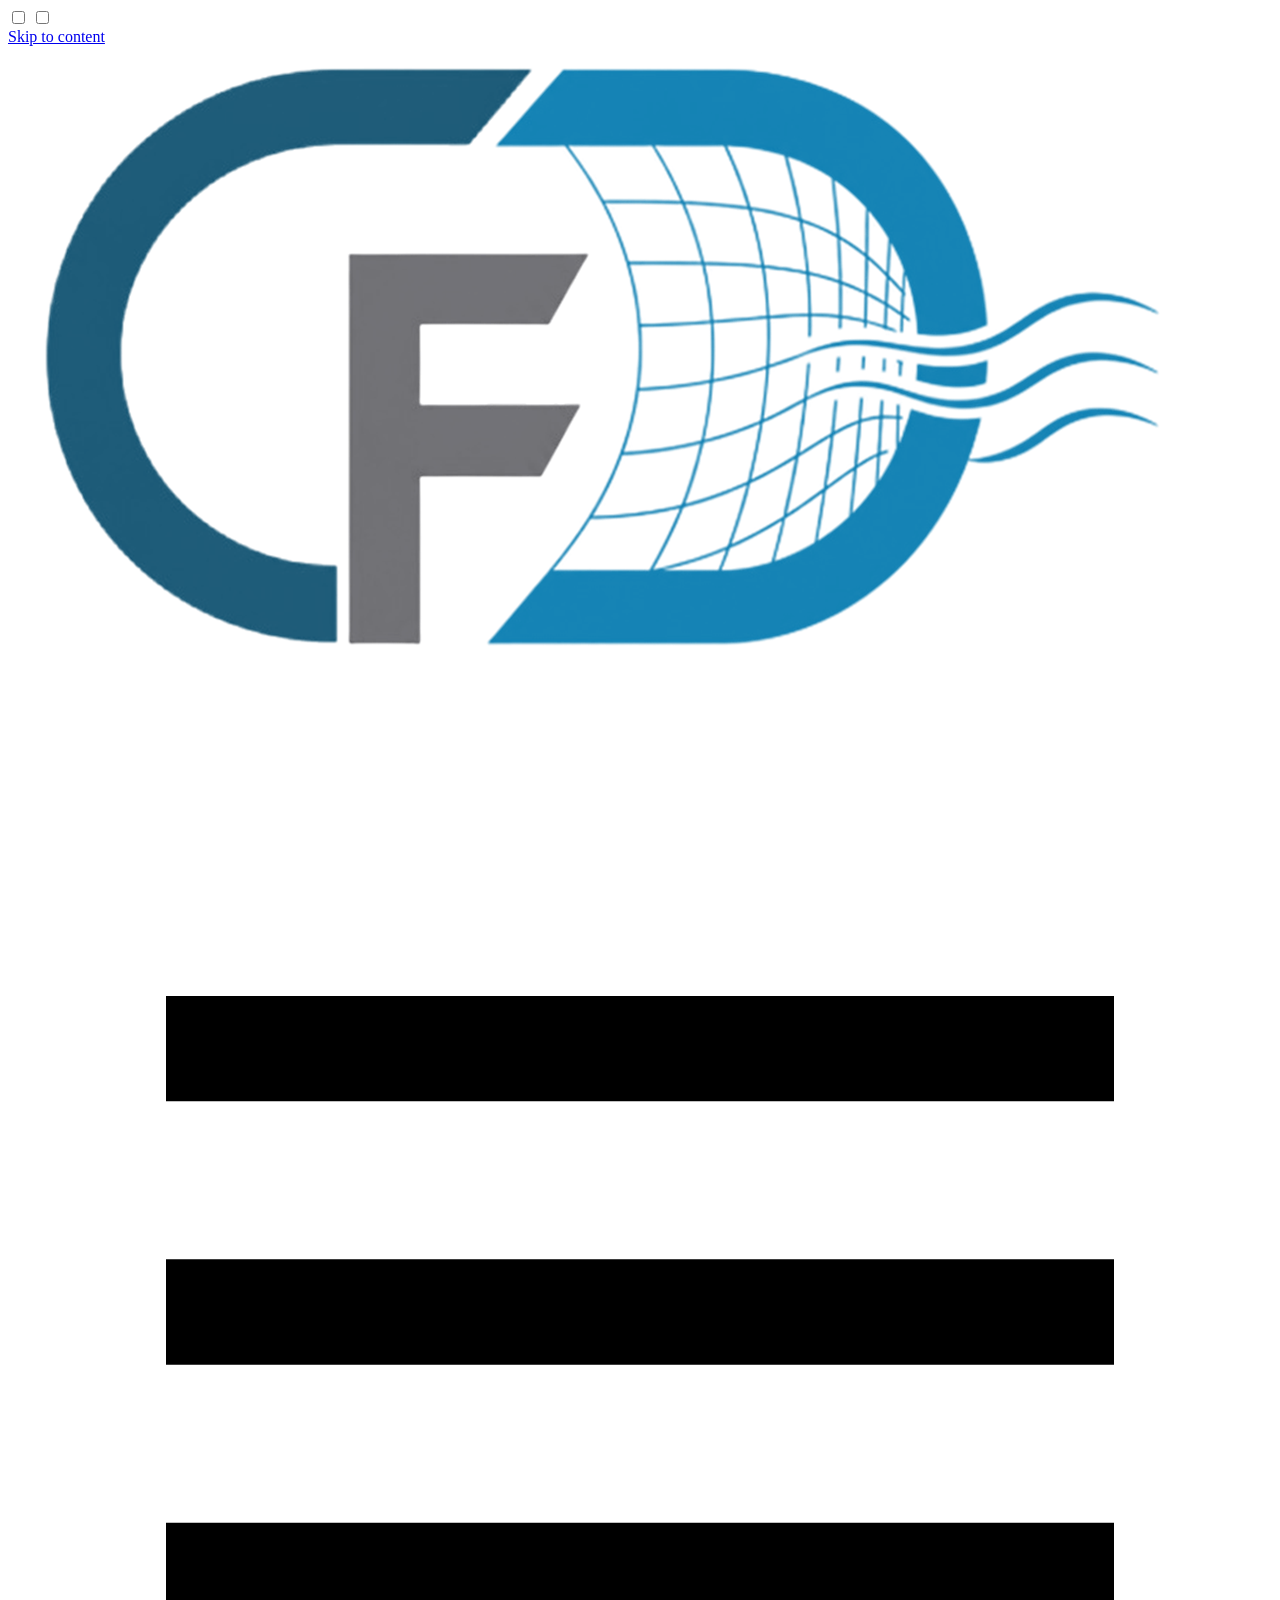
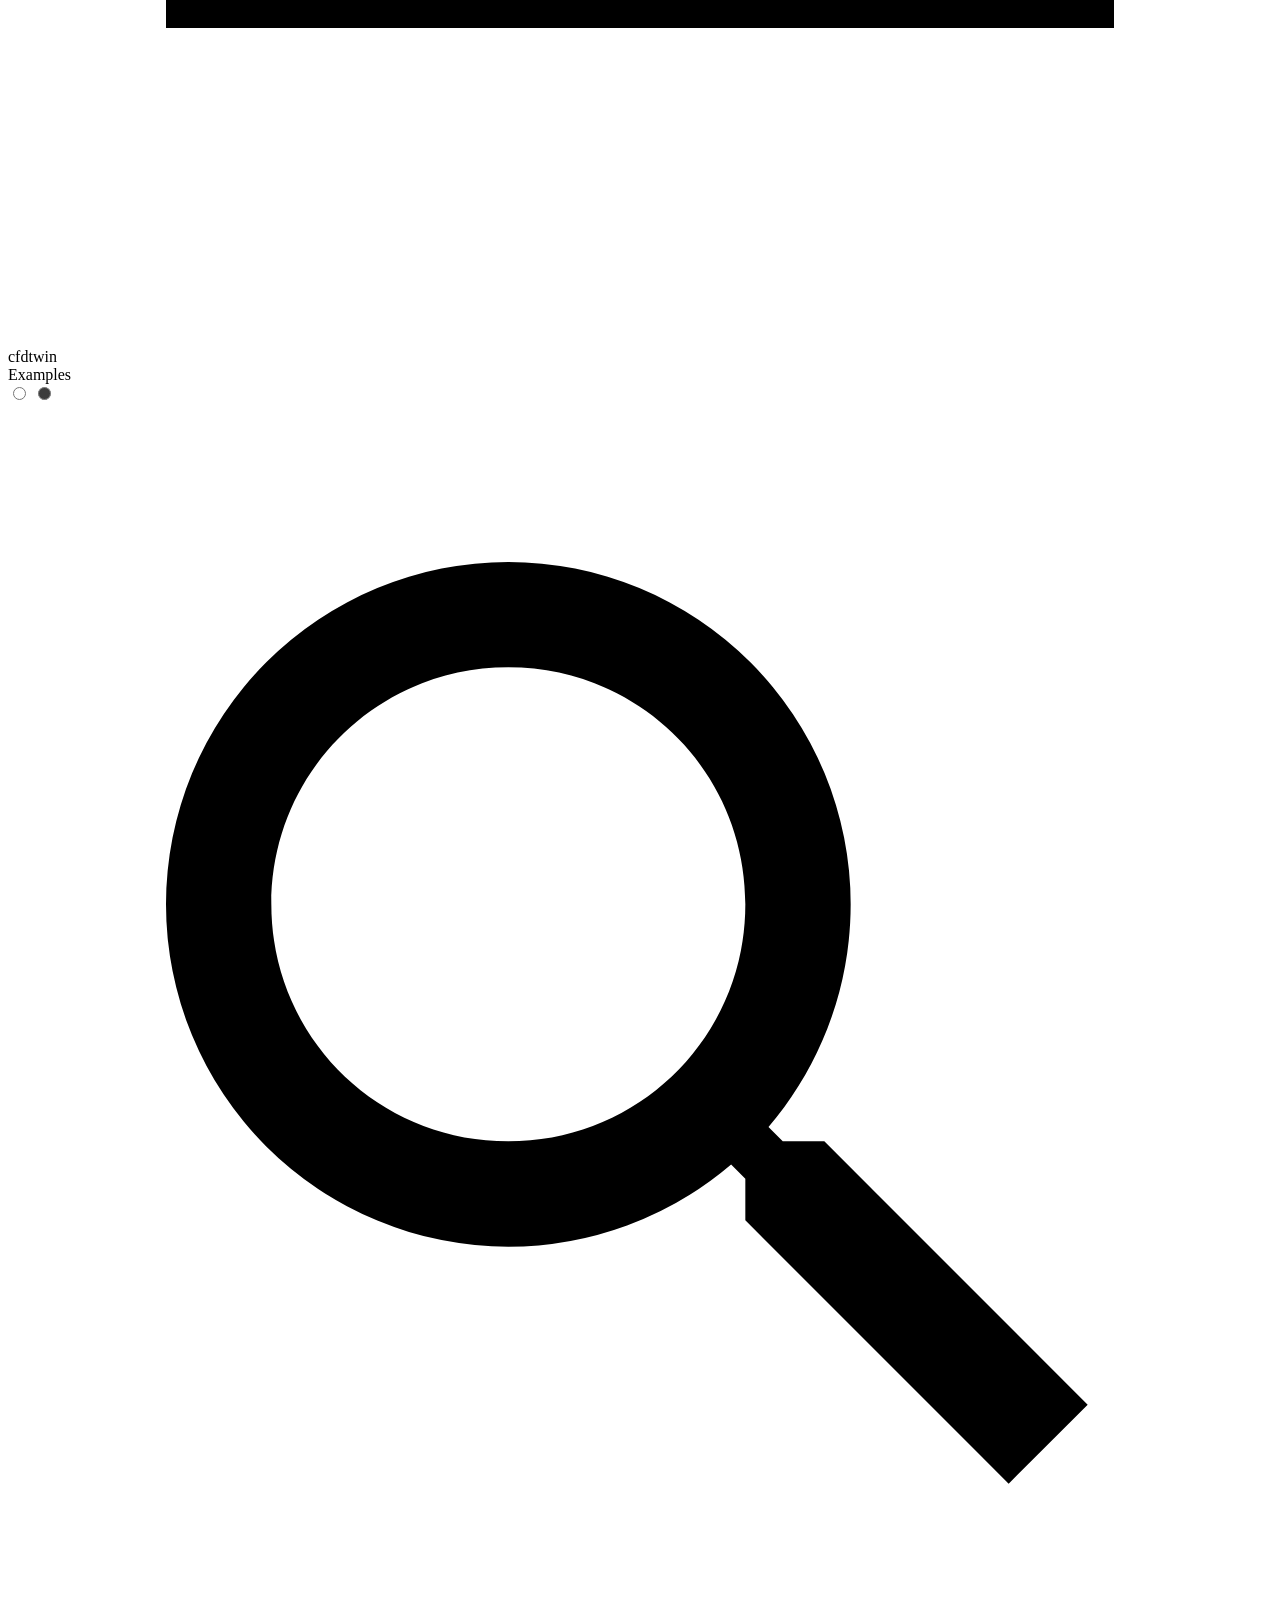
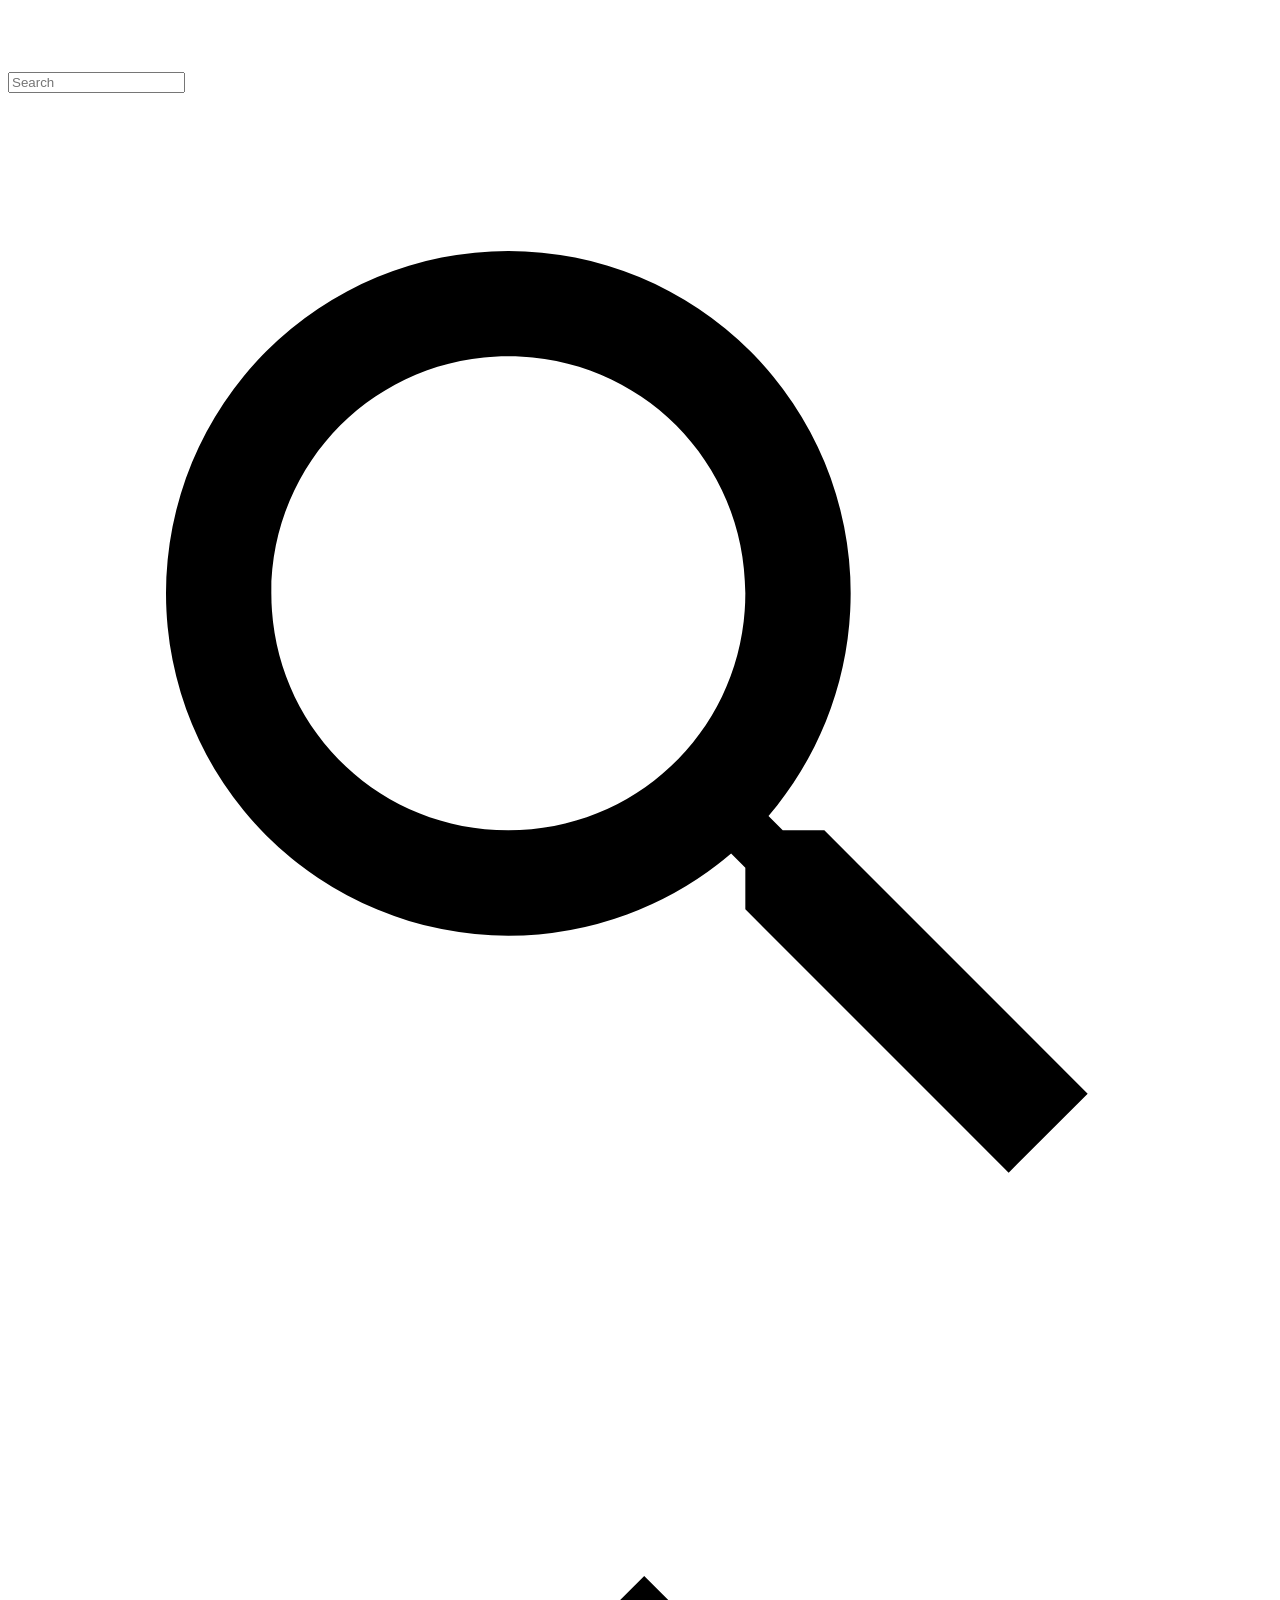
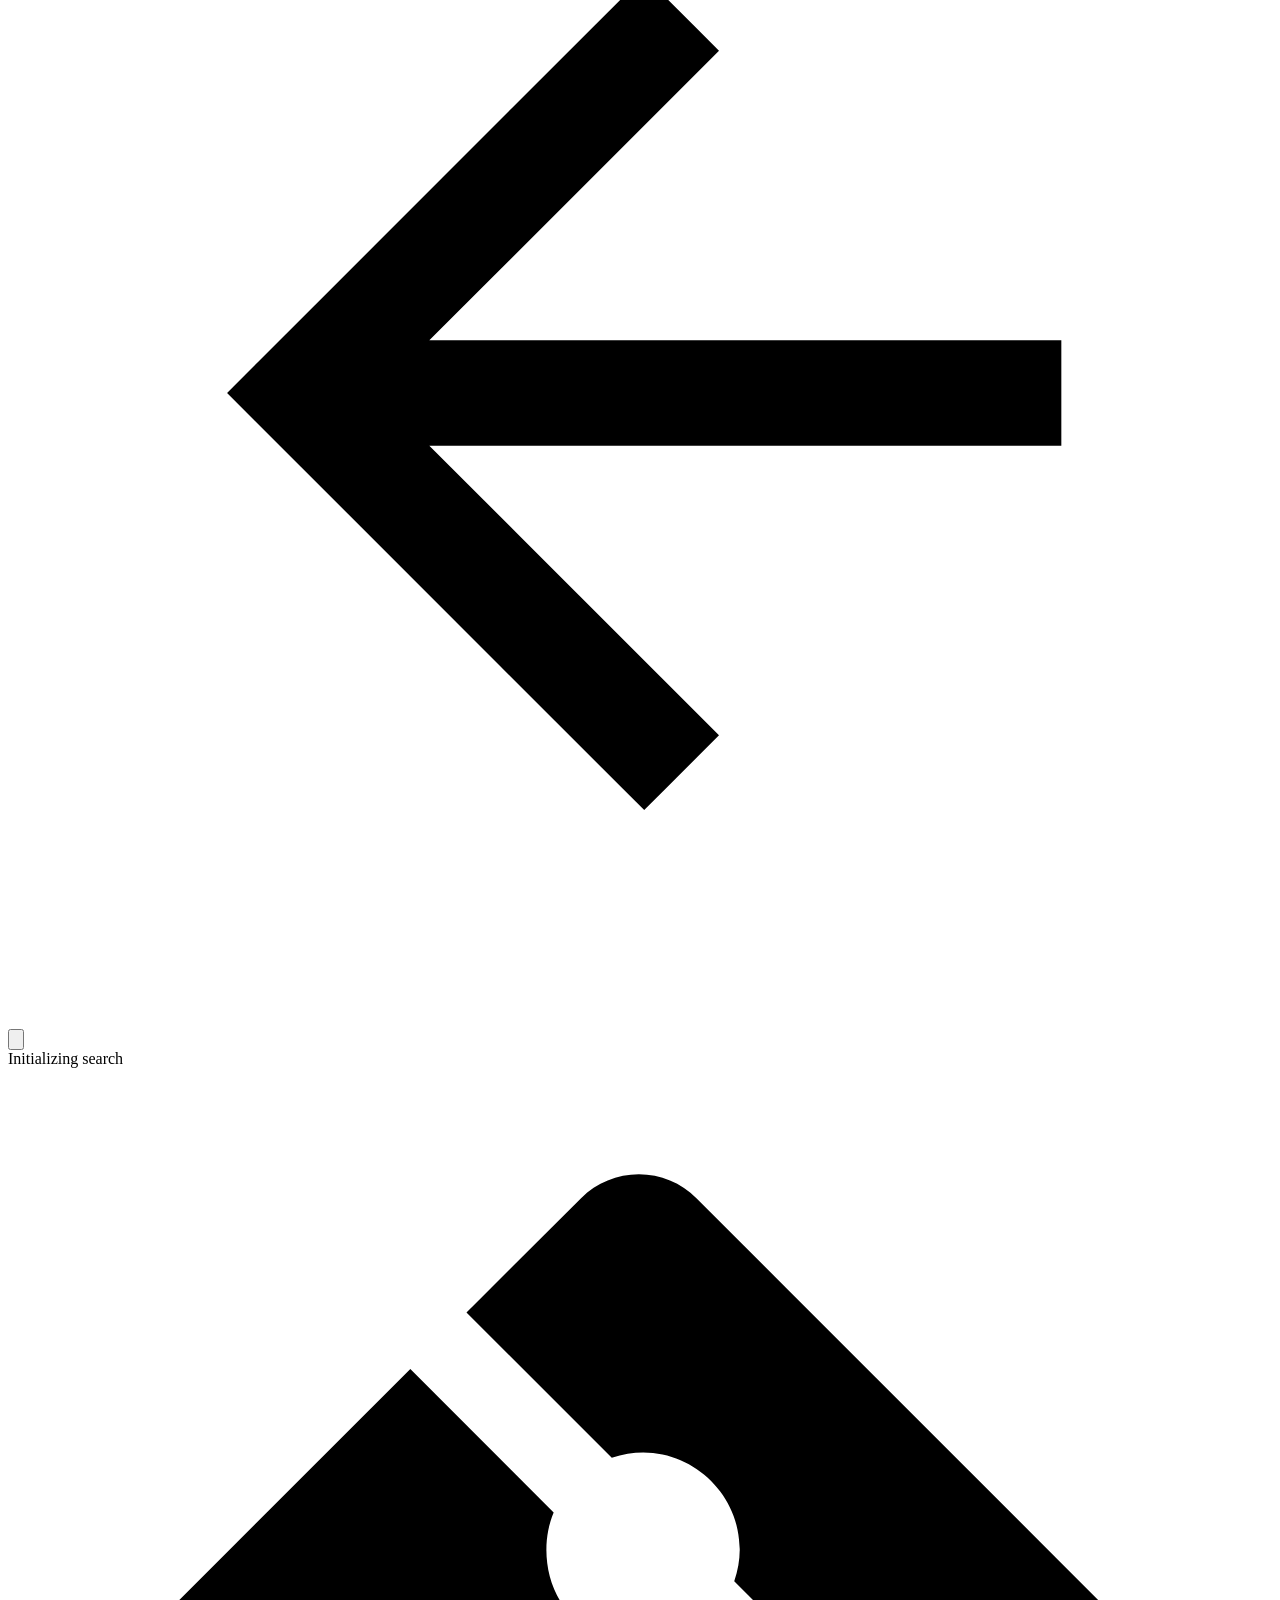
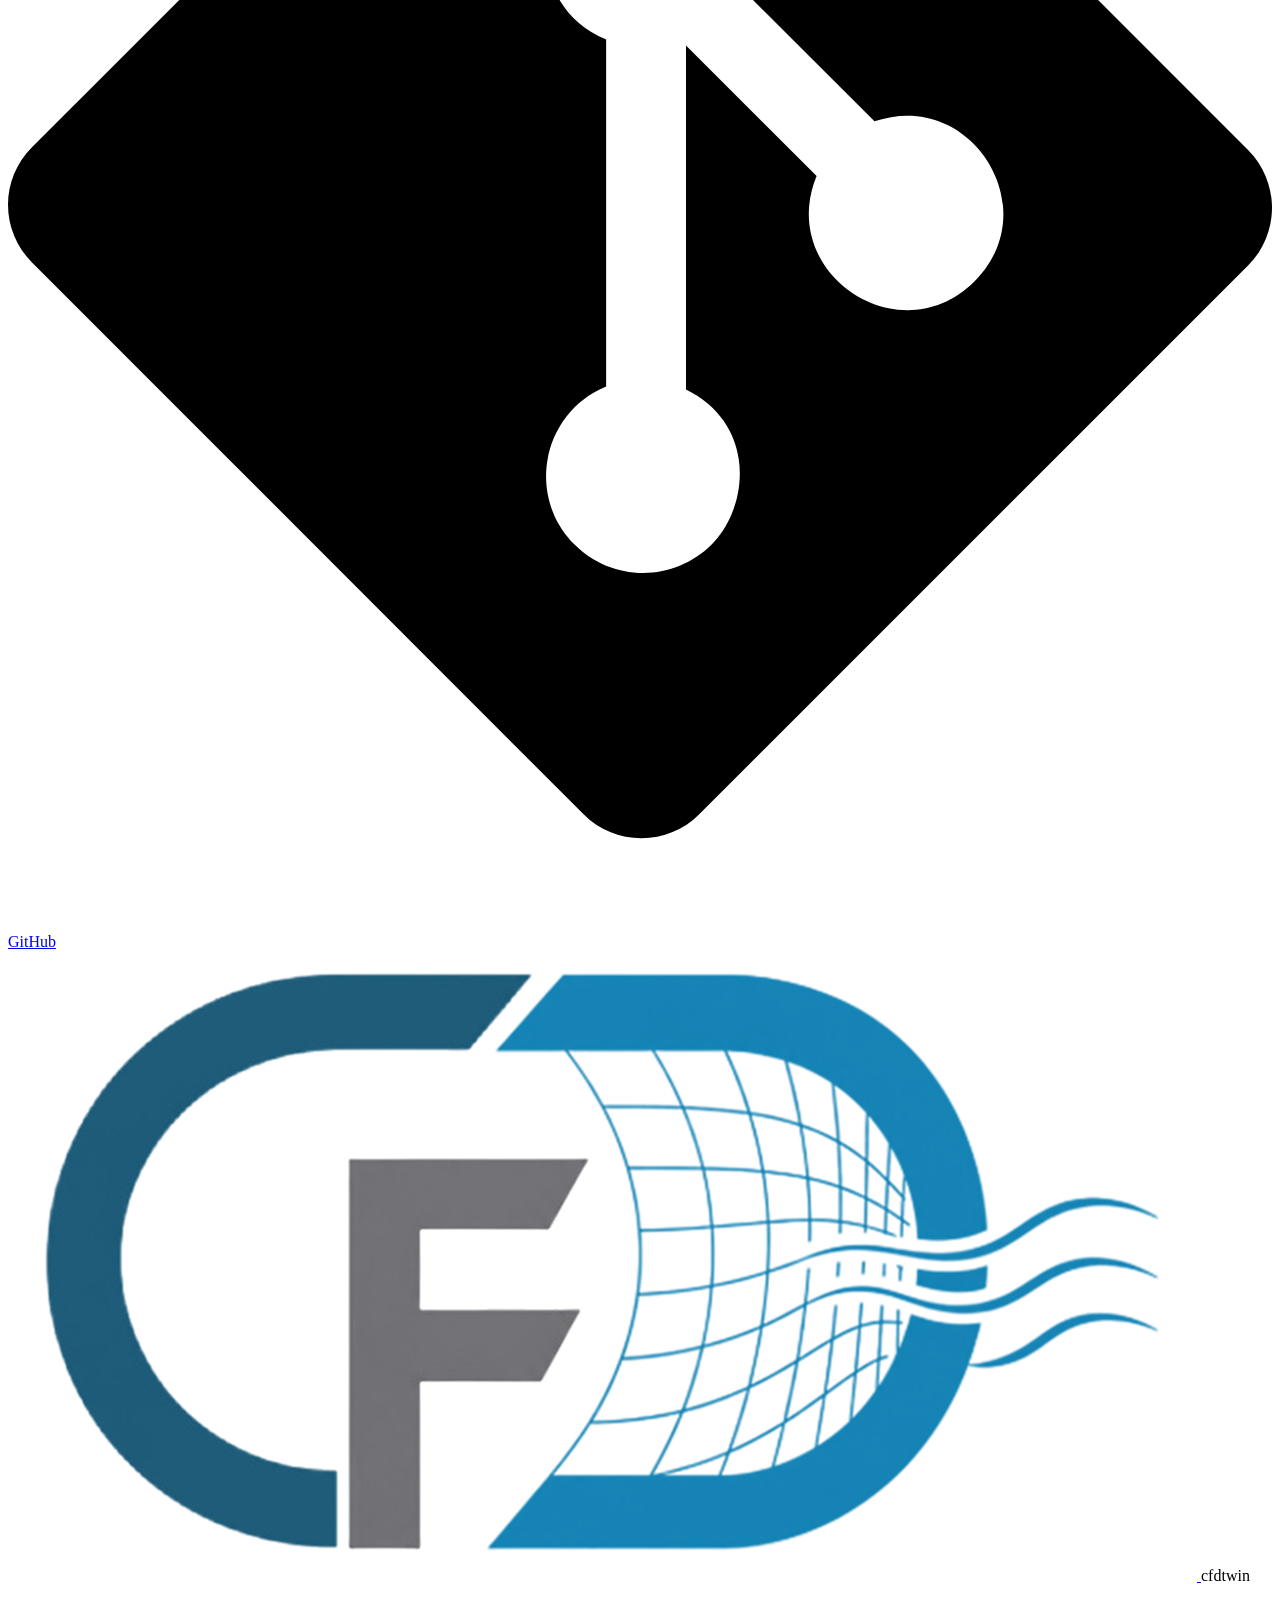
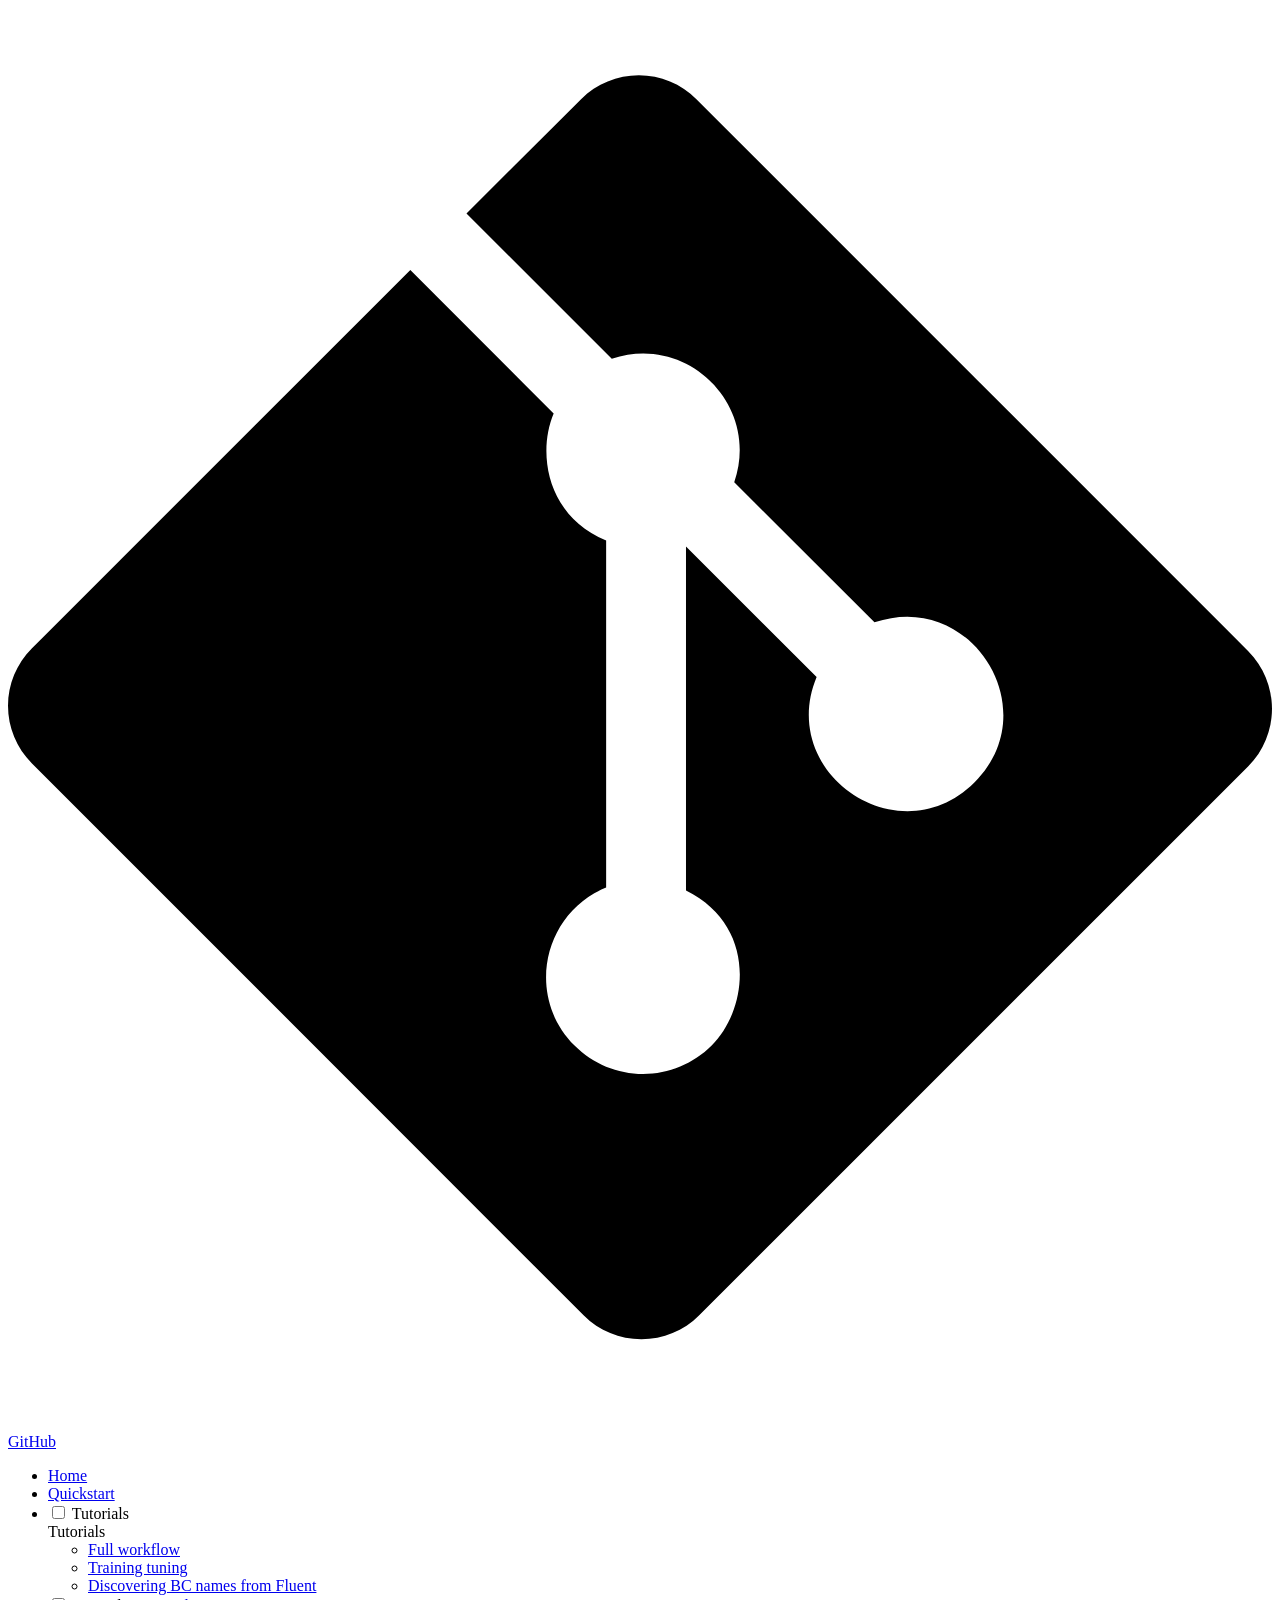
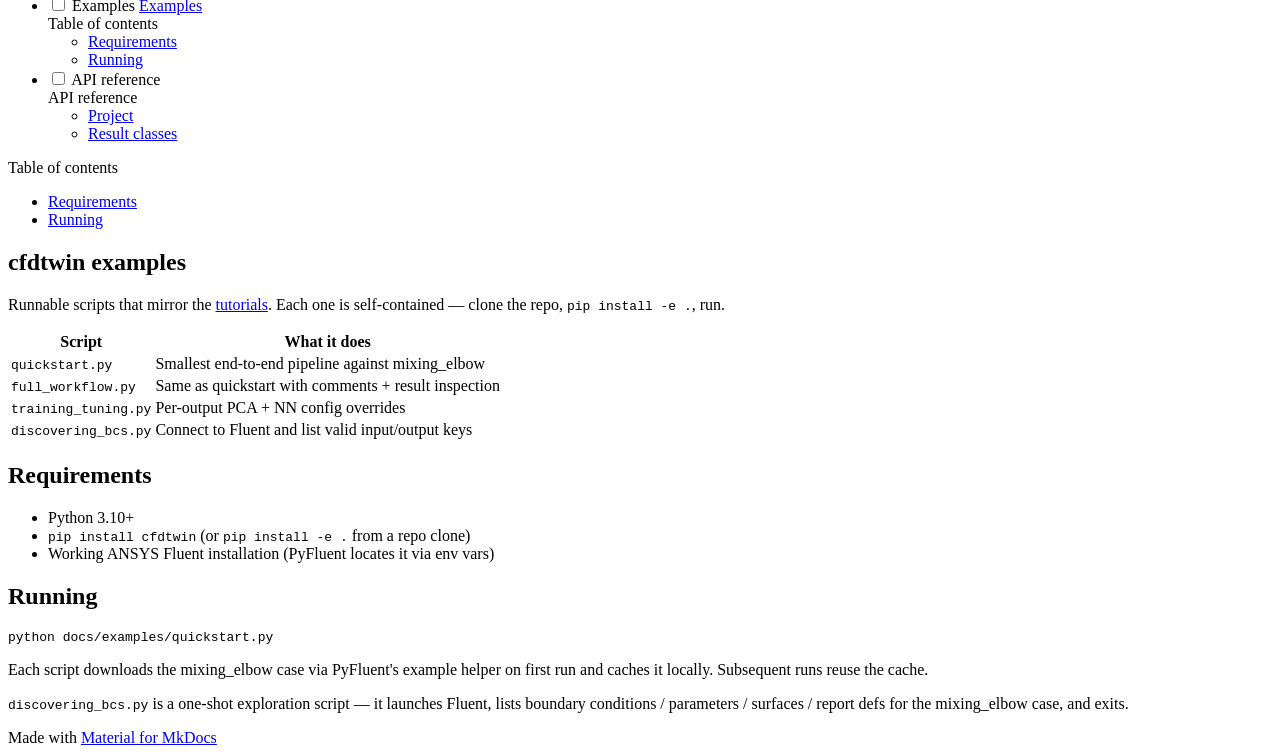
==== examples/index.html @ a72d63b4 "Deployed 85c7817 with MkDocs version: 1.6.1" ====
<!doctype html>
<html lang="en" class="no-js">
  <head>
    
      <meta charset="utf-8">
      <meta name="viewport" content="width=device-width,initial-scale=1">
      
        <meta name="description" content="Neural-network surrogate models for ANSYS Fluent simulations.">
      
      
      
      
        <link rel="prev" href="../tutorials/fluent_session/">
      
      
        <link rel="next" href="../api/project/">
      
      
        
      
      
      <link rel="icon" href="../assets/logo_icon.png">
      <meta name="generator" content="mkdocs-1.6.1, mkdocs-material-9.7.6">
    
    
      
        <title>Examples - cfdtwin</title>
      
    
    
      <link rel="stylesheet" href="../assets/stylesheets/main.484c7ddc.min.css">
      
        
        <link rel="stylesheet" href="../assets/stylesheets/palette.ab4e12ef.min.css">
      
      


    
    
      
    
    
      
        
        
        <link rel="preconnect" href="https://fonts.gstatic.com" crossorigin>
        <link rel="stylesheet" href="https://fonts.googleapis.com/css?family=Roboto:300,300i,400,400i,700,700i%7CRoboto+Mono:400,400i,700,700i&display=fallback">
        <style>:root{--md-text-font:"Roboto";--md-code-font:"Roboto Mono"}</style>
      
    
    
      <link rel="stylesheet" href="../assets/_mkdocstrings.css">
    
    <script>__md_scope=new URL("..",location),__md_hash=e=>[...e].reduce(((e,_)=>(e<<5)-e+_.charCodeAt(0)),0),__md_get=(e,_=localStorage,t=__md_scope)=>JSON.parse(_.getItem(t.pathname+"."+e)),__md_set=(e,_,t=localStorage,a=__md_scope)=>{try{t.setItem(a.pathname+"."+e,JSON.stringify(_))}catch(e){}}</script>
    
      

    
    
  </head>
  
  
    
    
      
    
    
    
    
    <body dir="ltr" data-md-color-scheme="default" data-md-color-primary="blue" data-md-color-accent="light-blue">
  
    
    <input class="md-toggle" data-md-toggle="drawer" type="checkbox" id="__drawer" autocomplete="off">
    <input class="md-toggle" data-md-toggle="search" type="checkbox" id="__search" autocomplete="off">
    <label class="md-overlay" for="__drawer"></label>
    <div data-md-component="skip">
      
        
        <a href="#cfdtwin-examples" class="md-skip">
          Skip to content
        </a>
      
    </div>
    <div data-md-component="announce">
      
    </div>
    
    
      

  

<header class="md-header md-header--shadow" data-md-component="header">
  <nav class="md-header__inner md-grid" aria-label="Header">
    <a href=".." title="cfdtwin" class="md-header__button md-logo" aria-label="cfdtwin" data-md-component="logo">
      
  <img src="../assets/logo_icon.png" alt="logo">

    </a>
    <label class="md-header__button md-icon" for="__drawer">
      
      <svg xmlns="http://www.w3.org/2000/svg" viewBox="0 0 24 24"><path d="M3 6h18v2H3zm0 5h18v2H3zm0 5h18v2H3z"/></svg>
    </label>
    <div class="md-header__title" data-md-component="header-title">
      <div class="md-header__ellipsis">
        <div class="md-header__topic">
          <span class="md-ellipsis">
            cfdtwin
          </span>
        </div>
        <div class="md-header__topic" data-md-component="header-topic">
          <span class="md-ellipsis">
            
              Examples
            
          </span>
        </div>
      </div>
    </div>
    
      
        <form class="md-header__option" data-md-component="palette">
  
    
    
    
    <input class="md-option" data-md-color-media="" data-md-color-scheme="default" data-md-color-primary="blue" data-md-color-accent="light-blue"  aria-hidden="true"  type="radio" name="__palette" id="__palette_0">
    
  
    
    
    
    <input class="md-option" data-md-color-media="" data-md-color-scheme="slate" data-md-color-primary="blue" data-md-color-accent="light-blue"  aria-hidden="true"  type="radio" name="__palette" id="__palette_1">
    
  
</form>
      
    
    
      <script>var palette=__md_get("__palette");if(palette&&palette.color){if("(prefers-color-scheme)"===palette.color.media){var media=matchMedia("(prefers-color-scheme: light)"),input=document.querySelector(media.matches?"[data-md-color-media='(prefers-color-scheme: light)']":"[data-md-color-media='(prefers-color-scheme: dark)']");palette.color.media=input.getAttribute("data-md-color-media"),palette.color.scheme=input.getAttribute("data-md-color-scheme"),palette.color.primary=input.getAttribute("data-md-color-primary"),palette.color.accent=input.getAttribute("data-md-color-accent")}for(var[key,value]of Object.entries(palette.color))document.body.setAttribute("data-md-color-"+key,value)}</script>
    
    
    
      
      
        <label class="md-header__button md-icon" for="__search">
          
          <svg xmlns="http://www.w3.org/2000/svg" viewBox="0 0 24 24"><path d="M9.5 3A6.5 6.5 0 0 1 16 9.5c0 1.61-.59 3.09-1.56 4.23l.27.27h.79l5 5-1.5 1.5-5-5v-.79l-.27-.27A6.52 6.52 0 0 1 9.5 16 6.5 6.5 0 0 1 3 9.5 6.5 6.5 0 0 1 9.5 3m0 2C7 5 5 7 5 9.5S7 14 9.5 14 14 12 14 9.5 12 5 9.5 5"/></svg>
        </label>
        <div class="md-search" data-md-component="search" role="dialog">
  <label class="md-search__overlay" for="__search"></label>
  <div class="md-search__inner" role="search">
    <form class="md-search__form" name="search">
      <input type="text" class="md-search__input" name="query" aria-label="Search" placeholder="Search" autocapitalize="off" autocorrect="off" autocomplete="off" spellcheck="false" data-md-component="search-query" required>
      <label class="md-search__icon md-icon" for="__search">
        
        <svg xmlns="http://www.w3.org/2000/svg" viewBox="0 0 24 24"><path d="M9.5 3A6.5 6.5 0 0 1 16 9.5c0 1.61-.59 3.09-1.56 4.23l.27.27h.79l5 5-1.5 1.5-5-5v-.79l-.27-.27A6.52 6.52 0 0 1 9.5 16 6.5 6.5 0 0 1 3 9.5 6.5 6.5 0 0 1 9.5 3m0 2C7 5 5 7 5 9.5S7 14 9.5 14 14 12 14 9.5 12 5 9.5 5"/></svg>
        
        <svg xmlns="http://www.w3.org/2000/svg" viewBox="0 0 24 24"><path d="M20 11v2H8l5.5 5.5-1.42 1.42L4.16 12l7.92-7.92L13.5 5.5 8 11z"/></svg>
      </label>
      <nav class="md-search__options" aria-label="Search">
        
        <button type="reset" class="md-search__icon md-icon" title="Clear" aria-label="Clear" tabindex="-1">
          
          <svg xmlns="http://www.w3.org/2000/svg" viewBox="0 0 24 24"><path d="M19 6.41 17.59 5 12 10.59 6.41 5 5 6.41 10.59 12 5 17.59 6.41 19 12 13.41 17.59 19 19 17.59 13.41 12z"/></svg>
        </button>
      </nav>
      
    </form>
    <div class="md-search__output">
      <div class="md-search__scrollwrap" tabindex="0" data-md-scrollfix>
        <div class="md-search-result" data-md-component="search-result">
          <div class="md-search-result__meta">
            Initializing search
          </div>
          <ol class="md-search-result__list" role="presentation"></ol>
        </div>
      </div>
    </div>
  </div>
</div>
      
    
    
      <div class="md-header__source">
        <a href="https://github.com/UARK-NED3/CFDTwin" title="Go to repository" class="md-source" data-md-component="source">
  <div class="md-source__icon md-icon">
    
    <svg xmlns="http://www.w3.org/2000/svg" viewBox="0 0 448 512"><!--! Font Awesome Free 7.1.0 by @fontawesome - https://fontawesome.com License - https://fontawesome.com/license/free (Icons: CC BY 4.0, Fonts: SIL OFL 1.1, Code: MIT License) Copyright 2025 Fonticons, Inc.--><path d="M439.6 236.1 244 40.5c-5.4-5.5-12.8-8.5-20.4-8.5s-15 3-20.4 8.4L162.5 81l51.5 51.5c27.1-9.1 52.7 16.8 43.4 43.7l49.7 49.7c34.2-11.8 61.2 31 35.5 56.7-26.5 26.5-70.2-2.9-56-37.3L240.3 199v121.9c25.3 12.5 22.3 41.8 9.1 55-6.4 6.4-15.2 10.1-24.3 10.1s-17.8-3.6-24.3-10.1c-17.6-17.6-11.1-46.9 11.2-56v-123c-20.8-8.5-24.6-30.7-18.6-45L142.6 101 8.5 235.1C3 240.6 0 247.9 0 255.5s3 15 8.5 20.4l195.6 195.7c5.4 5.4 12.7 8.4 20.4 8.4s15-3 20.4-8.4l194.7-194.7c5.4-5.4 8.4-12.8 8.4-20.4s-3-15-8.4-20.4"/></svg>
  </div>
  <div class="md-source__repository">
    GitHub
  </div>
</a>
      </div>
    
  </nav>
  
</header>
    
    <div class="md-container" data-md-component="container">
      
      
        
          
        
      
      <main class="md-main" data-md-component="main">
        <div class="md-main__inner md-grid">
          
            
              
              <div class="md-sidebar md-sidebar--primary" data-md-component="sidebar" data-md-type="navigation" >
                <div class="md-sidebar__scrollwrap">
                  <div class="md-sidebar__inner">
                    



<nav class="md-nav md-nav--primary" aria-label="Navigation" data-md-level="0">
  <label class="md-nav__title" for="__drawer">
    <a href=".." title="cfdtwin" class="md-nav__button md-logo" aria-label="cfdtwin" data-md-component="logo">
      
  <img src="../assets/logo_icon.png" alt="logo">

    </a>
    cfdtwin
  </label>
  
    <div class="md-nav__source">
      <a href="https://github.com/UARK-NED3/CFDTwin" title="Go to repository" class="md-source" data-md-component="source">
  <div class="md-source__icon md-icon">
    
    <svg xmlns="http://www.w3.org/2000/svg" viewBox="0 0 448 512"><!--! Font Awesome Free 7.1.0 by @fontawesome - https://fontawesome.com License - https://fontawesome.com/license/free (Icons: CC BY 4.0, Fonts: SIL OFL 1.1, Code: MIT License) Copyright 2025 Fonticons, Inc.--><path d="M439.6 236.1 244 40.5c-5.4-5.5-12.8-8.5-20.4-8.5s-15 3-20.4 8.4L162.5 81l51.5 51.5c27.1-9.1 52.7 16.8 43.4 43.7l49.7 49.7c34.2-11.8 61.2 31 35.5 56.7-26.5 26.5-70.2-2.9-56-37.3L240.3 199v121.9c25.3 12.5 22.3 41.8 9.1 55-6.4 6.4-15.2 10.1-24.3 10.1s-17.8-3.6-24.3-10.1c-17.6-17.6-11.1-46.9 11.2-56v-123c-20.8-8.5-24.6-30.7-18.6-45L142.6 101 8.5 235.1C3 240.6 0 247.9 0 255.5s3 15 8.5 20.4l195.6 195.7c5.4 5.4 12.7 8.4 20.4 8.4s15-3 20.4-8.4l194.7-194.7c5.4-5.4 8.4-12.8 8.4-20.4s-3-15-8.4-20.4"/></svg>
  </div>
  <div class="md-source__repository">
    GitHub
  </div>
</a>
    </div>
  
  <ul class="md-nav__list" data-md-scrollfix>
    
      
      
  
  
  
  
    <li class="md-nav__item">
      <a href=".." class="md-nav__link">
        
  
  
  <span class="md-ellipsis">
    
  
    Home
  

    
  </span>
  
  

      </a>
    </li>
  

    
      
      
  
  
  
  
    <li class="md-nav__item">
      <a href="../quickstart/" class="md-nav__link">
        
  
  
  <span class="md-ellipsis">
    
  
    Quickstart
  

    
  </span>
  
  

      </a>
    </li>
  

    
      
      
  
  
  
  
    
    
    
    
      
        
        
      
    
    
    <li class="md-nav__item md-nav__item--section md-nav__item--nested">
      
        
        
          
        
        <input class="md-nav__toggle md-toggle md-toggle--indeterminate" type="checkbox" id="__nav_3" >
        
          
          <label class="md-nav__link" for="__nav_3" id="__nav_3_label" tabindex="">
            
  
  
  <span class="md-ellipsis">
    
  
    Tutorials
  

    
  </span>
  
  

            <span class="md-nav__icon md-icon"></span>
          </label>
        
        <nav class="md-nav" data-md-level="1" aria-labelledby="__nav_3_label" aria-expanded="false">
          <label class="md-nav__title" for="__nav_3">
            <span class="md-nav__icon md-icon"></span>
            
  
    Tutorials
  

          </label>
          <ul class="md-nav__list" data-md-scrollfix>
            
              
                
  
  
  
  
    <li class="md-nav__item">
      <a href="../tutorials/full_workflow/" class="md-nav__link">
        
  
  
  <span class="md-ellipsis">
    
  
    Full workflow
  

    
  </span>
  
  

      </a>
    </li>
  

              
            
              
                
  
  
  
  
    <li class="md-nav__item">
      <a href="../tutorials/training_tuning/" class="md-nav__link">
        
  
  
  <span class="md-ellipsis">
    
  
    Training tuning
  

    
  </span>
  
  

      </a>
    </li>
  

              
            
              
                
  
  
  
  
    <li class="md-nav__item">
      <a href="../tutorials/fluent_session/" class="md-nav__link">
        
  
  
  <span class="md-ellipsis">
    
  
    Discovering BC names from Fluent
  

    
  </span>
  
  

      </a>
    </li>
  

              
            
          </ul>
        </nav>
      
    </li>
  

    
      
      
  
  
    
  
  
  
    <li class="md-nav__item md-nav__item--active">
      
      <input class="md-nav__toggle md-toggle" type="checkbox" id="__toc">
      
      
        
      
      
        <label class="md-nav__link md-nav__link--active" for="__toc">
          
  
  
  <span class="md-ellipsis">
    
  
    Examples
  

    
  </span>
  
  

          <span class="md-nav__icon md-icon"></span>
        </label>
      
      <a href="./" class="md-nav__link md-nav__link--active">
        
  
  
  <span class="md-ellipsis">
    
  
    Examples
  

    
  </span>
  
  

      </a>
      
        

<nav class="md-nav md-nav--secondary" aria-label="Table of contents">
  
  
  
    
  
  
    <label class="md-nav__title" for="__toc">
      <span class="md-nav__icon md-icon"></span>
      Table of contents
    </label>
    <ul class="md-nav__list" data-md-component="toc" data-md-scrollfix>
      
        <li class="md-nav__item">
  <a href="#requirements" class="md-nav__link">
    <span class="md-ellipsis">
      
        Requirements
      
    </span>
  </a>
  
</li>
      
        <li class="md-nav__item">
  <a href="#running" class="md-nav__link">
    <span class="md-ellipsis">
      
        Running
      
    </span>
  </a>
  
</li>
      
    </ul>
  
</nav>
      
    </li>
  

    
      
      
  
  
  
  
    
    
    
    
      
        
        
      
    
    
    <li class="md-nav__item md-nav__item--section md-nav__item--nested">
      
        
        
          
        
        <input class="md-nav__toggle md-toggle md-toggle--indeterminate" type="checkbox" id="__nav_5" >
        
          
          <label class="md-nav__link" for="__nav_5" id="__nav_5_label" tabindex="">
            
  
  
  <span class="md-ellipsis">
    
  
    API reference
  

    
  </span>
  
  

            <span class="md-nav__icon md-icon"></span>
          </label>
        
        <nav class="md-nav" data-md-level="1" aria-labelledby="__nav_5_label" aria-expanded="false">
          <label class="md-nav__title" for="__nav_5">
            <span class="md-nav__icon md-icon"></span>
            
  
    API reference
  

          </label>
          <ul class="md-nav__list" data-md-scrollfix>
            
              
                
  
  
  
  
    <li class="md-nav__item">
      <a href="../api/project/" class="md-nav__link">
        
  
  
  <span class="md-ellipsis">
    
  
    Project
  

    
  </span>
  
  

      </a>
    </li>
  

              
            
              
                
  
  
  
  
    <li class="md-nav__item">
      <a href="../api/results/" class="md-nav__link">
        
  
  
  <span class="md-ellipsis">
    
  
    Result classes
  

    
  </span>
  
  

      </a>
    </li>
  

              
            
          </ul>
        </nav>
      
    </li>
  

    
  </ul>
</nav>
                  </div>
                </div>
              </div>
            
            
              
              <div class="md-sidebar md-sidebar--secondary" data-md-component="sidebar" data-md-type="toc" >
                <div class="md-sidebar__scrollwrap">
                  <div class="md-sidebar__inner">
                    

<nav class="md-nav md-nav--secondary" aria-label="Table of contents">
  
  
  
    
  
  
    <label class="md-nav__title" for="__toc">
      <span class="md-nav__icon md-icon"></span>
      Table of contents
    </label>
    <ul class="md-nav__list" data-md-component="toc" data-md-scrollfix>
      
        <li class="md-nav__item">
  <a href="#requirements" class="md-nav__link">
    <span class="md-ellipsis">
      
        Requirements
      
    </span>
  </a>
  
</li>
      
        <li class="md-nav__item">
  <a href="#running" class="md-nav__link">
    <span class="md-ellipsis">
      
        Running
      
    </span>
  </a>
  
</li>
      
    </ul>
  
</nav>
                  </div>
                </div>
              </div>
            
          
          
            <div class="md-content" data-md-component="content">
              
              <article class="md-content__inner md-typeset">
                
                  


  
  


<h1 id="cfdtwin-examples">cfdtwin examples</h1>
<p>Runnable scripts that mirror the <a href="../tutorials/">tutorials</a>. Each one is
self-contained — clone the repo, <code>pip install -e .</code>, run.</p>
<table>
<thead>
<tr>
<th>Script</th>
<th>What it does</th>
</tr>
</thead>
<tbody>
<tr>
<td><code>quickstart.py</code></td>
<td>Smallest end-to-end pipeline against mixing_elbow</td>
</tr>
<tr>
<td><code>full_workflow.py</code></td>
<td>Same as quickstart with comments + result inspection</td>
</tr>
<tr>
<td><code>training_tuning.py</code></td>
<td>Per-output PCA + NN config overrides</td>
</tr>
<tr>
<td><code>discovering_bcs.py</code></td>
<td>Connect to Fluent and list valid input/output keys</td>
</tr>
</tbody>
</table>
<h2 id="requirements">Requirements</h2>
<ul>
<li>Python 3.10+</li>
<li><code>pip install cfdtwin</code> (or <code>pip install -e .</code> from a repo clone)</li>
<li>Working ANSYS Fluent installation (PyFluent locates it via env vars)</li>
</ul>
<h2 id="running">Running</h2>
<div class="highlight"><pre><span></span><code><a id="__codelineno-0-1" name="__codelineno-0-1" href="#__codelineno-0-1"></a>python<span class="w"> </span>docs/examples/quickstart.py
</code></pre></div>
<p>Each script downloads the mixing_elbow case via PyFluent's example helper
on first run and caches it locally. Subsequent runs reuse the cache.</p>
<p><code>discovering_bcs.py</code> is a one-shot exploration script — it launches Fluent,
lists boundary conditions / parameters / surfaces / report defs for the
mixing_elbow case, and exits.</p>












                
              </article>
            </div>
          
          
<script>var target=document.getElementById(location.hash.slice(1));target&&target.name&&(target.checked=target.name.startsWith("__tabbed_"))</script>
        </div>
        
      </main>
      
        <footer class="md-footer">
  
  <div class="md-footer-meta md-typeset">
    <div class="md-footer-meta__inner md-grid">
      <div class="md-copyright">
  
  
    Made with
    <a href="https://squidfunk.github.io/mkdocs-material/" target="_blank" rel="noopener">
      Material for MkDocs
    </a>
  
</div>
      
    </div>
  </div>
</footer>
      
    </div>
    <div class="md-dialog" data-md-component="dialog">
      <div class="md-dialog__inner md-typeset"></div>
    </div>
    
    
    
      
      
      <script id="__config" type="application/json">{"annotate": null, "base": "..", "features": ["navigation.sections", "navigation.expand", "content.code.copy"], "search": "../assets/javascripts/workers/search.2c215733.min.js", "tags": null, "translations": {"clipboard.copied": "Copied to clipboard", "clipboard.copy": "Copy to clipboard", "search.result.more.one": "1 more on this page", "search.result.more.other": "# more on this page", "search.result.none": "No matching documents", "search.result.one": "1 matching document", "search.result.other": "# matching documents", "search.result.placeholder": "Type to start searching", "search.result.term.missing": "Missing", "select.version": "Select version"}, "version": null}</script>
    
    
      <script src="../assets/javascripts/bundle.79ae519e.min.js"></script>
      
    
  </body>
</html>
---- assets/stylesheets/main.484c7ddc.min.css ----
@charset "UTF-8";html{-webkit-text-size-adjust:none;-moz-text-size-adjust:none;text-size-adjust:none;box-sizing:border-box}*,:after,:before{box-sizing:inherit}@media (prefers-reduced-motion){*,:after,:before{transition:none!important}}body{margin:0}a,button,input,label{-webkit-tap-highlight-color:transparent}a{color:inherit;text-decoration:none}hr{border:0;box-sizing:initial;display:block;height:.05rem;overflow:visible;padding:0}small{font-size:80%}sub,sup{line-height:1em}img{border-style:none}table{border-collapse:initial;border-spacing:0}td,th{font-weight:400;vertical-align:top}button{background:#0000;border:0;font-family:inherit;font-size:inherit;margin:0;padding:0}input{border:0;outline:none}:root{--md-primary-fg-color:#4051b5;--md-primary-fg-color--light:#5d6cc0;--md-primary-fg-color--dark:#303fa1;--md-primary-bg-color:#fff;--md-primary-bg-color--light:#ffffffb3;--md-accent-fg-color:#526cfe;--md-accent-fg-color--transparent:#526cfe1a;--md-accent-bg-color:#fff;--md-accent-bg-color--light:#ffffffb3}[data-md-color-scheme=default]{color-scheme:light}[data-md-color-scheme=default] img[src$="#gh-dark-mode-only"],[data-md-color-scheme=default] img[src$="#only-dark"]{display:none}:root,[data-md-color-scheme=default]{--md-hue:225deg;--md-default-fg-color:#000000de;--md-default-fg-color--light:#0000008a;--md-default-fg-color--lighter:#00000052;--md-default-fg-color--lightest:#00000012;--md-default-bg-color:#fff;--md-default-bg-color--light:#ffffffb3;--md-default-bg-color--lighter:#ffffff4d;--md-default-bg-color--lightest:#ffffff1f;--md-code-fg-color:#36464e;--md-code-bg-color:#f5f5f5;--md-code-bg-color--light:#f5f5f5b3;--md-code-bg-color--lighter:#f5f5f54d;--md-code-hl-color:#4287ff;--md-code-hl-color--light:#4287ff1a;--md-code-hl-number-color:#d52a2a;--md-code-hl-special-color:#db1457;--md-code-hl-function-color:#a846b9;--md-code-hl-constant-color:#6e59d9;--md-code-hl-keyword-color:#3f6ec6;--md-code-hl-string-color:#1c7d4d;--md-code-hl-name-color:var(--md-code-fg-color);--md-code-hl-operator-color:var(--md-default-fg-color--light);--md-code-hl-punctuation-color:var(--md-default-fg-color--light);--md-code-hl-comment-color:var(--md-default-fg-color--light);--md-code-hl-generic-color:var(--md-default-fg-color--light);--md-code-hl-variable-color:var(--md-default-fg-color--light);--md-typeset-color:var(--md-default-fg-color);--md-typeset-a-color:var(--md-primary-fg-color);--md-typeset-del-color:#f5503d26;--md-typeset-ins-color:#0bd57026;--md-typeset-kbd-color:#fafafa;--md-typeset-kbd-accent-color:#fff;--md-typeset-kbd-border-color:#b8b8b8;--md-typeset-mark-color:#ffff0080;--md-typeset-table-color:#0000001f;--md-typeset-table-color--light:rgba(0,0,0,.035);--md-admonition-fg-color:var(--md-default-fg-color);--md-admonition-bg-color:var(--md-default-bg-color);--md-warning-fg-color:#000000de;--md-warning-bg-color:#ff9;--md-footer-fg-color:#fff;--md-footer-fg-color--light:#ffffffb3;--md-footer-fg-color--lighter:#ffffff73;--md-footer-bg-color:#000000de;--md-footer-bg-color--dark:#00000052;--md-shadow-z1:0 0.2rem 0.5rem #0000000d,0 0 0.05rem #0000001a;--md-shadow-z2:0 0.2rem 0.5rem #0000001a,0 0 0.05rem #00000040;--md-shadow-z3:0 0.2rem 0.5rem #0003,0 0 0.05rem #00000059}.md-icon svg{fill:currentcolor;display:block;height:1.2rem;width:1.2rem}body{-webkit-font-smoothing:antialiased;-moz-osx-font-smoothing:grayscale;--md-text-font-family:var(--md-text-font,_),-apple-system,BlinkMacSystemFont,Helvetica,Arial,sans-serif;--md-code-font-family:var(--md-code-font,_),SFMono-Regular,Consolas,Menlo,monospace}aside,body,input{font-feature-settings:"kern","liga";color:var(--md-typeset-color);font-family:var(--md-text-font-family)}code,kbd,pre{font-feature-settings:"kern";font-family:var(--md-code-font-family)}:root{--md-typeset-table-sort-icon:url('data:image/svg+xml;charset=utf-8,<svg xmlns="http://www.w3.org/2000/svg" viewBox="0 0 24 24"><path d="m18 21-4-4h3V7h-3l4-4 4 4h-3v10h3M2 19v-2h10v2M2 13v-2h7v2M2 7V5h4v2z"/></svg>');--md-typeset-table-sort-icon--asc:url('data:image/svg+xml;charset=utf-8,<svg xmlns="http://www.w3.org/2000/svg" viewBox="0 0 24 24"><path d="M19 17h3l-4 4-4-4h3V3h2M2 17h10v2H2M6 5v2H2V5m0 6h7v2H2z"/></svg>');--md-typeset-table-sort-icon--desc:url('data:image/svg+xml;charset=utf-8,<svg xmlns="http://www.w3.org/2000/svg" viewBox="0 0 24 24"><path d="M19 7h3l-4-4-4 4h3v14h2M2 17h10v2H2M6 5v2H2V5m0 6h7v2H2z"/></svg>')}.md-typeset{-webkit-print-color-adjust:exact;color-adjust:exact;font-size:.8rem;line-height:1.6;overflow-wrap:break-word}@media print{.md-typeset{font-size:.68rem}}.md-typeset blockquote,.md-typeset dl,.md-typeset figure,.md-typeset ol,.md-typeset pre,.md-typeset ul{margin-bottom:1em;margin-top:1em}.md-typeset h1{color:var(--md-default-fg-color--light);font-size:2em;line-height:1.3;margin:0 0 1.25em}.md-typeset h1,.md-typeset h2{font-weight:300;letter-spacing:-.01em}.md-typeset h2{font-size:1.5625em;line-height:1.4;margin:1.6em 0 .64em}.md-typeset h3{font-size:1.25em;font-weight:400;letter-spacing:-.01em;line-height:1.5;margin:1.6em 0 .8em}.md-typeset h2+h3{margin-top:.8em}.md-typeset h4{font-weight:700;letter-spacing:-.01em;margin:1em 0}.md-typeset h5,.md-typeset h6{color:var(--md-default-fg-color--light);font-size:.8em;font-weight:700;letter-spacing:-.01em;margin:1.25em 0}.md-typeset h5{text-transform:uppercase}.md-typeset h5 code{text-transform:none}.md-typeset hr{border-bottom:.05rem solid var(--md-default-fg-color--lightest);display:flow-root;margin:1.5em 0}.md-typeset a{color:var(--md-typeset-a-color);word-break:break-word}.md-typeset a,.md-typeset a:before{transition:color 125ms}.md-typeset a:focus,.md-typeset a:hover{color:var(--md-accent-fg-color)}.md-typeset a:focus code,.md-typeset a:hover code{background-color:var(--md-accent-fg-color--transparent);color:var(--md-accent-fg-color)}.md-typeset a code{color:var(--md-typeset-a-color)}.md-typeset a.focus-visible{outline-color:var(--md-accent-fg-color);outline-offset:.2rem}.md-typeset code,.md-typeset kbd,.md-typeset pre{color:var(--md-code-fg-color);direction:ltr;font-variant-ligatures:none;transition:background-color 125ms}@media print{.md-typeset code,.md-typeset kbd,.md-typeset pre{white-space:pre-wrap}}.md-typeset code{background-color:var(--md-code-bg-color);border-radius:.1rem;-webkit-box-decoration-break:clone;box-decoration-break:clone;font-size:.85em;padding:0 .2941176471em;transition:color 125ms,background-color 125ms;word-break:break-word}.md-typeset code:not(.focus-visible){-webkit-tap-highlight-color:transparent;outline:none}.md-typeset pre{display:flow-root;line-height:1.4;position:relative}.md-typeset pre>code{-webkit-box-decoration-break:slice;box-decoration-break:slice;box-shadow:none;display:block;margin:0;outline-color:var(--md-accent-fg-color);overflow:auto;padding:.7720588235em 1.1764705882em;scrollbar-color:var(--md-default-fg-color--lighter) #0000;scrollbar-width:thin;touch-action:auto;word-break:normal}.md-typeset pre>code:hover{scrollbar-color:var(--md-accent-fg-color) #0000}.md-typeset pre>code::-webkit-scrollbar{height:.2rem;width:.2rem}.md-typeset pre>code::-webkit-scrollbar-thumb{background-color:var(--md-default-fg-color--lighter)}.md-typeset pre>code::-webkit-scrollbar-thumb:hover{background-color:var(--md-accent-fg-color)}.md-typeset kbd{background-color:var(--md-typeset-kbd-color);border-radius:.1rem;box-shadow:0 .1rem 0 .05rem var(--md-typeset-kbd-border-color),0 .1rem 0 var(--md-typeset-kbd-border-color),0 -.1rem .2rem var(--md-typeset-kbd-accent-color) inset;color:var(--md-default-fg-color);display:inline-block;font-size:.75em;padding:0 .6666666667em;vertical-align:text-top;word-break:break-word}.md-typeset mark{background-color:var(--md-typeset-mark-color);-webkit-box-decoration-break:clone;box-decoration-break:clone;color:inherit;word-break:break-word}.md-typeset abbr{cursor:help;text-decoration:none}.md-typeset [data-preview],.md-typeset abbr{border-bottom:.05rem dotted var(--md-default-fg-color--light)}.md-typeset small{opacity:.75}[dir=ltr] .md-typeset sub,[dir=ltr] .md-typeset sup{margin-left:.078125em}[dir=rtl] .md-typeset sub,[dir=rtl] .md-typeset sup{margin-right:.078125em}[dir=ltr] .md-typeset blockquote{padding-left:.6rem}[dir=rtl] .md-typeset blockquote{padding-right:.6rem}[dir=ltr] .md-typeset blockquote{border-left:.2rem solid var(--md-default-fg-color--lighter)}[dir=rtl] .md-typeset blockquote{border-right:.2rem solid var(--md-default-fg-color--lighter)}.md-typeset blockquote{color:var(--md-default-fg-color--light);margin-left:0;margin-right:0}.md-typeset ul{list-style-type:disc}.md-typeset ul[type]{list-style-type:revert-layer}[dir=ltr] .md-typeset ol,[dir=ltr] .md-typeset ul{margin-left:.625em}[dir=rtl] .md-typeset ol,[dir=rtl] .md-typeset ul{margin-right:.625em}.md-typeset ol,.md-typeset ul{padding:0}.md-typeset ol:not([hidden]),.md-typeset ul:not([hidden]){display:flow-root}.md-typeset ol ol,.md-typeset ul ol{list-style-type:lower-alpha}.md-typeset ol ol ol,.md-typeset ul ol ol{list-style-type:lower-roman}.md-typeset ol ol ol ol,.md-typeset ul ol ol ol{list-style-type:upper-alpha}.md-typeset ol ol ol ol ol,.md-typeset ul ol ol ol ol{list-style-type:upper-roman}.md-typeset ol[type],.md-typeset ul[type]{list-style-type:revert-layer}[dir=ltr] .md-typeset ol li,[dir=ltr] .md-typeset ul li{margin-left:1.25em}[dir=rtl] .md-typeset ol li,[dir=rtl] .md-typeset ul li{margin-right:1.25em}.md-typeset ol li,.md-typeset ul li{margin-bottom:.5em}.md-typeset ol li blockquote,.md-typeset ol li p,.md-typeset ul li blockquote,.md-typeset ul li p{margin:.5em 0}.md-typeset ol li:last-child,.md-typeset ul li:last-child{margin-bottom:0}[dir=ltr] .md-typeset ol li ol,[dir=ltr] .md-typeset ol li ul,[dir=ltr] .md-typeset ul li ol,[dir=ltr] .md-typeset ul li ul{margin-left:.625em}[dir=rtl] .md-typeset ol li ol,[dir=rtl] .md-typeset ol li ul,[dir=rtl] .md-typeset ul li ol,[dir=rtl] .md-typeset ul li ul{margin-right:.625em}.md-typeset ol li ol,.md-typeset ol li ul,.md-typeset ul li ol,.md-typeset ul li ul{margin-bottom:.5em;margin-top:.5em}[dir=ltr] .md-typeset dd{margin-left:1.875em}[dir=rtl] .md-typeset dd{margin-right:1.875em}.md-typeset dd{margin-bottom:1.5em;margin-top:1em}.md-typeset img,.md-typeset svg,.md-typeset video{height:auto;max-width:100%}.md-typeset img[align=left]{margin:1em 1em 1em 0}.md-typeset img[align=right]{margin:1em 0 1em 1em}.md-typeset img[align]:only-child{margin-top:0}.md-typeset figure{display:flow-root;margin:1em auto;max-width:100%;text-align:center;width:fit-content}.md-typeset figure img{display:block;margin:0 auto}.md-typeset figcaption{font-style:italic;margin:1em auto;max-width:24rem}.md-typeset iframe{max-width:100%}.md-typeset table:not([class]){background-color:var(--md-default-bg-color);border:.05rem solid var(--md-typeset-table-color);border-radius:.1rem;display:inline-block;font-size:.64rem;max-width:100%;overflow:auto;touch-action:auto}@media print{.md-typeset table:not([class]){display:table}}.md-typeset table:not([class])+*{margin-top:1.5em}.md-typeset table:not([class]) td>:first-child,.md-typeset table:not([class]) th>:first-child{margin-top:0}.md-typeset table:not([class]) td>:last-child,.md-typeset table:not([class]) th>:last-child{margin-bottom:0}.md-typeset table:not([class]) td:not([align]),.md-typeset table:not([class]) th:not([align]){text-align:left}[dir=rtl] .md-typeset table:not([class]) td:not([align]),[dir=rtl] .md-typeset table:not([class]) th:not([align]){text-align:right}.md-typeset table:not([class]) th{font-weight:700;min-width:5rem;padding:.9375em 1.25em;vertical-align:top}.md-typeset table:not([class]) td{border-top:.05rem solid var(--md-typeset-table-color);padding:.9375em 1.25em;vertical-align:top}.md-typeset table:not([class]) tbody tr{transition:background-color 125ms}.md-typeset table:not([class]) tbody tr:hover{background-color:var(--md-typeset-table-color--light);box-shadow:0 .05rem 0 var(--md-default-bg-color) inset}.md-typeset table:not([class]) a{word-break:normal}.md-typeset table th[role=columnheader]{cursor:pointer}[dir=ltr] .md-typeset table th[role=columnheader]:after{margin-left:.5em}[dir=rtl] .md-typeset table th[role=columnheader]:after{margin-right:.5em}.md-typeset table th[role=columnheader]:after{content:"";display:inline-block;height:1.2em;-webkit-mask-image:var(--md-typeset-table-sort-icon);mask-image:var(--md-typeset-table-sort-icon);-webkit-mask-repeat:no-repeat;mask-repeat:no-repeat;-webkit-mask-size:contain;mask-size:contain;transition:background-color 125ms;vertical-align:text-bottom;width:1.2em}.md-typeset table th[role=columnheader]:hover:after{background-color:var(--md-default-fg-color--lighter)}.md-typeset table th[role=columnheader][aria-sort=ascending]:after{background-color:var(--md-default-fg-color--light);-webkit-mask-image:var(--md-typeset-table-sort-icon--asc);mask-image:var(--md-typeset-table-sort-icon--asc)}.md-typeset table th[role=columnheader][aria-sort=descending]:after{background-color:var(--md-default-fg-color--light);-webkit-mask-image:var(--md-typeset-table-sort-icon--desc);mask-image:var(--md-typeset-table-sort-icon--desc)}.md-typeset__scrollwrap{margin:1em -.8rem;overflow-x:auto;touch-action:auto}.md-typeset__table{display:inline-block;margin-bottom:.5em;padding:0 .8rem}@media print{.md-typeset__table{display:block}}html .md-typeset__table table{display:table;margin:0;overflow:hidden;width:100%}@media screen and (max-width:44.984375em){.md-content__inner>pre{margin:1em -.8rem}.md-content__inner>pre code{border-radius:0}}.md-typeset .md-author{border-radius:100%;display:block;flex-shrink:0;height:1.6rem;overflow:hidden;position:relative;transition:color 125ms,transform 125ms;width:1.6rem}.md-typeset .md-author img{display:block}.md-typeset .md-author--more{background:var(--md-default-fg-color--lightest);color:var(--md-default-fg-color--lighter);font-size:.6rem;font-weight:700;line-height:1.6rem;text-align:center}.md-typeset .md-author--long{height:2.4rem;width:2.4rem}.md-typeset a.md-author{transform:scale(1)}.md-typeset a.md-author img{border-radius:100%;filter:grayscale(100%) opacity(75%);transition:filter 125ms}.md-typeset a.md-author:focus,.md-typeset a.md-author:hover{transform:scale(1.1);z-index:1}.md-typeset a.md-author:focus img,.md-typeset a.md-author:hover img{filter:grayscale(0)}.md-banner{background-color:var(--md-footer-bg-color);color:var(--md-footer-fg-color);overflow:auto}@media print{.md-banner{display:none}}.md-banner--warning{background-color:var(--md-warning-bg-color);color:var(--md-warning-fg-color)}.md-banner__inner{font-size:.7rem;margin:.6rem auto;padding:0 .8rem}[dir=ltr] .md-banner__button{float:right}[dir=rtl] .md-banner__button{float:left}.md-banner__button{color:inherit;cursor:pointer;transition:opacity .25s}.no-js .md-banner__button{display:none}.md-banner__button:hover{opacity:.7}html{font-size:125%;height:100%;overflow-x:hidden}@media screen and (min-width:100em){html{font-size:137.5%}}@media screen and (min-width:125em){html{font-size:150%}}body{background-color:var(--md-default-bg-color);display:flex;flex-direction:column;font-size:.5rem;min-height:100%;position:relative;width:100%}@media print{body{display:block}}@media screen and (max-width:59.984375em){body[data-md-scrolllock]{position:fixed}}.md-grid{margin-left:auto;margin-right:auto;max-width:61rem}.md-container{display:flex;flex-direction:column;flex-grow:1}@media print{.md-container{display:block}}.md-main{flex-grow:1}.md-main__inner{display:flex;height:100%;margin-top:1.5rem}.md-ellipsis{overflow:hidden;text-overflow:ellipsis}.md-toggle{display:none}.md-option{height:0;opacity:0;position:absolute;width:0}.md-option:checked+label:not([hidden]){display:block}.md-option.focus-visible+label{outline-color:var(--md-accent-fg-color);outline-style:auto}.md-skip{background-color:var(--md-default-fg-color);border-radius:.1rem;color:var(--md-default-bg-color);font-size:.64rem;margin:.5rem;opacity:0;outline-color:var(--md-accent-fg-color);padding:.3rem .5rem;position:fixed;transform:translateY(.4rem);z-index:-1}.md-skip:focus{opacity:1;transform:translateY(0);transition:transform .25s cubic-bezier(.4,0,.2,1),opacity 175ms 75ms;z-index:10}@page{margin:25mm}:root{--md-clipboard-icon:url('data:image/svg+xml;charset=utf-8,<svg xmlns="http://www.w3.org/2000/svg" viewBox="0 0 24 24"><path d="M19 21H8V7h11m0-2H8a2 2 0 0 0-2 2v14a2 2 0 0 0 2 2h11a2 2 0 0 0 2-2V7a2 2 0 0 0-2-2m-3-4H4a2 2 0 0 0-2 2v14h2V3h12z"/></svg>')}.md-clipboard{border-radius:.1rem;color:var(--md-default-fg-color--lightest);cursor:pointer;height:1.5em;outline-color:var(--md-accent-fg-color);outline-offset:.1rem;transition:color .25s;width:1.5em;z-index:1}@media print{.md-clipboard{display:none}}.md-clipboard:not(.focus-visible){-webkit-tap-highlight-color:transparent;outline:none}:hover>.md-clipboard{color:var(--md-default-fg-color--light)}.md-clipboard:focus,.md-clipboard:hover{color:var(--md-accent-fg-color)}.md-clipboard:after{background-color:currentcolor;content:"";display:block;height:1.125em;margin:0 auto;-webkit-mask-image:var(--md-clipboard-icon);mask-image:var(--md-clipboard-icon);-webkit-mask-position:center;mask-position:center;-webkit-mask-repeat:no-repeat;mask-repeat:no-repeat;-webkit-mask-size:contain;mask-size:contain;width:1.125em}.md-clipboard--inline{cursor:pointer}.md-clipboard--inline code{transition:color .25s,background-color .25s}.md-clipboard--inline:focus code,.md-clipboard--inline:hover code{background-color:var(--md-accent-fg-color--transparent);color:var(--md-accent-fg-color)}:root{--md-code-select-icon:url('data:image/svg+xml;charset=utf-8,<svg xmlns="http://www.w3.org/2000/svg" viewBox="0 0 24 24"><path d="M19 19h-4v2h4c1.1 0 2-.9 2-2v-4h-2m0-12h-4v2h4v4h2V5c0-1.1-.9-2-2-2M5 5h4V3H5c-1.1 0-2 .9-2 2v4h2m0 6H3v4c0 1.1.9 2 2 2h4v-2H5zm2-4h2v2H7zm4 0h2v2h-2zm4 0h2v2h-2zM7 7h2v2H7zm4 0h2v2h-2zm4 0h2v2h-2zm-8 8h2v2H7zm4 0h2v2h-2zm4 0h2v2h-2z"/></svg>');--md-code-copy-icon:url('data:image/svg+xml;charset=utf-8,<svg xmlns="http://www.w3.org/2000/svg" viewBox="0 0 24 24"><path d="M19 21H8V7h11m0-2H8a2 2 0 0 0-2 2v14a2 2 0 0 0 2 2h11a2 2 0 0 0 2-2V7a2 2 0 0 0-2-2m-3-4H4a2 2 0 0 0-2 2v14h2V3h12z"/></svg>')}.md-typeset .md-code__content{display:grid}.md-code__nav{background-color:var(--md-code-bg-color--lighter);border-radius:.1rem;display:flex;gap:.2rem;padding:.2rem;position:absolute;right:.25em;top:.25em;transition:background-color .25s;z-index:1}:hover>.md-code__nav{background-color:var(--md-code-bg-color--light)}.md-code__button{color:var(--md-default-fg-color--lightest);cursor:pointer;display:block;height:1.5em;outline-color:var(--md-accent-fg-color);outline-offset:.1rem;transition:color .25s;width:1.5em}:hover>*>.md-code__button{color:var(--md-default-fg-color--light)}.md-code__button.focus-visible,.md-code__button:hover{color:var(--md-accent-fg-color)}.md-code__button--active{color:var(--md-default-fg-color)!important}.md-code__button:after{background-color:currentcolor;content:"";display:block;height:1.125em;margin:0 auto;-webkit-mask-position:center;mask-position:center;-webkit-mask-repeat:no-repeat;mask-repeat:no-repeat;-webkit-mask-size:contain;mask-size:contain;width:1.125em}.md-code__button[data-md-type=select]:after{-webkit-mask-image:var(--md-code-select-icon);mask-image:var(--md-code-select-icon)}.md-code__button[data-md-type=copy]:after{-webkit-mask-image:var(--md-code-copy-icon);mask-image:var(--md-code-copy-icon)}@keyframes consent{0%{opacity:0;transform:translateY(100%)}to{opacity:1;transform:translateY(0)}}@keyframes overlay{0%{opacity:0}to{opacity:1}}.md-consent__overlay{animation:overlay .25s both;-webkit-backdrop-filter:blur(.1rem);backdrop-filter:blur(.1rem);background-color:#0000008a;height:100%;opacity:1;position:fixed;top:0;width:100%;z-index:5}.md-consent__inner{animation:consent .5s cubic-bezier(.1,.7,.1,1) both;background-color:var(--md-default-bg-color);border:0;border-radius:.1rem;bottom:0;box-shadow:0 0 .2rem #0000001a,0 .2rem .4rem #0003;max-height:100%;overflow:auto;padding:0;position:fixed;width:100%;z-index:5}.md-consent__form{padding:.8rem}.md-consent__settings{display:none;margin:1em 0}input:checked+.md-consent__settings{display:block}.md-consent__controls{margin-bottom:.8rem}.md-typeset .md-consent__controls .md-button{display:inline}@media screen and (max-width:44.984375em){.md-typeset .md-consent__controls .md-button{display:block;margin-top:.4rem;text-align:center;width:100%}}.md-consent label{cursor:pointer}.md-content{flex-grow:1;min-width:0}.md-content__inner{margin:0 .8rem 1.2rem;padding-top:.6rem}@media screen and (min-width:76.25em){[dir=ltr] .md-sidebar--primary:not([hidden])~.md-content>.md-content__inner{margin-left:1.2rem}[dir=ltr] .md-sidebar--secondary:not([hidden])~.md-content>.md-content__inner,[dir=rtl] .md-sidebar--primary:not([hidden])~.md-content>.md-content__inner{margin-right:1.2rem}[dir=rtl] .md-sidebar--secondary:not([hidden])~.md-content>.md-content__inner{margin-left:1.2rem}}.md-content__inner:before{content:"";display:block;height:.4rem}.md-content__inner>:last-child{margin-bottom:0}[dir=ltr] .md-content__button{float:right}[dir=rtl] .md-content__button{float:left}[dir=ltr] .md-content__button{margin-left:.4rem}[dir=rtl] .md-content__button{margin-right:.4rem}.md-content__button{margin:.4rem 0;padding:0}@media print{.md-content__button{display:none}}.md-typeset .md-content__button{color:var(--md-default-fg-color--lighter)}.md-content__button svg{display:inline;vertical-align:top}[dir=rtl] .md-content__button svg{transform:scaleX(-1)}[dir=ltr] .md-dialog{right:.8rem}[dir=rtl] .md-dialog{left:.8rem}.md-dialog{background-color:var(--md-default-fg-color);border-radius:.1rem;bottom:.8rem;box-shadow:var(--md-shadow-z3);min-width:11.1rem;opacity:0;padding:.4rem .6rem;pointer-events:none;position:fixed;transform:translateY(100%);transition:transform 0ms .4s,opacity .4s;z-index:4}@media print{.md-dialog{display:none}}.md-dialog--active{opacity:1;pointer-events:auto;transform:translateY(0);transition:transform .4s cubic-bezier(.075,.85,.175,1),opacity .4s}.md-dialog__inner{color:var(--md-default-bg-color);font-size:.7rem}.md-feedback{margin:2em 0 1em;text-align:center}.md-feedback fieldset{border:none;margin:0;padding:0}.md-feedback__title{font-weight:700;margin:1em auto}.md-feedback__inner{position:relative}.md-feedback__list{display:flex;flex-wrap:wrap;place-content:baseline center;position:relative}.md-feedback__list:hover .md-icon:not(:disabled){color:var(--md-default-fg-color--lighter)}:disabled .md-feedback__list{min-height:1.8rem}.md-feedback__icon{color:var(--md-default-fg-color--light);cursor:pointer;flex-shrink:0;margin:0 .1rem;transition:color 125ms}.md-feedback__icon:not(:disabled).md-icon:hover{color:var(--md-accent-fg-color)}.md-feedback__icon:disabled{color:var(--md-default-fg-color--lightest);pointer-events:none}.md-feedback__note{opacity:0;position:relative;transform:translateY(.4rem);transition:transform .4s cubic-bezier(.1,.7,.1,1),opacity .15s}.md-feedback__note>*{margin:0 auto;max-width:16rem}:disabled .md-feedback__note{opacity:1;transform:translateY(0)}@media print{.md-feedback{display:none}}.md-footer{background-color:var(--md-footer-bg-color);color:var(--md-footer-fg-color)}@media print{.md-footer{display:none}}.md-footer__inner{justify-content:space-between;overflow:auto;padding:.2rem}.md-footer__inner:not([hidden]){display:flex}.md-footer__link{align-items:end;display:flex;flex-grow:0.01;margin-bottom:.4rem;margin-top:1rem;max-width:100%;outline-color:var(--md-accent-fg-color);overflow:hidden;transition:opacity .25s}.md-footer__link:focus,.md-footer__link:hover{opacity:.7}[dir=rtl] .md-footer__link svg{transform:scaleX(-1)}@media screen and (max-width:44.984375em){.md-footer__link--prev{flex-shrink:0}.md-footer__link--prev .md-footer__title{display:none}}[dir=ltr] .md-footer__link--next{margin-left:auto}[dir=rtl] .md-footer__link--next{margin-right:auto}.md-footer__link--next{text-align:right}[dir=rtl] .md-footer__link--next{text-align:left}.md-footer__title{flex-grow:1;font-size:.9rem;margin-bottom:.7rem;max-width:calc(100% - 2.4rem);padding:0 1rem;white-space:nowrap}.md-footer__button{margin:.2rem;padding:.4rem}.md-footer__direction{font-size:.64rem;opacity:.7}.md-footer-meta{background-color:var(--md-footer-bg-color--dark)}.md-footer-meta__inner{display:flex;flex-wrap:wrap;justify-content:space-between;padding:.2rem}html .md-footer-meta.md-typeset a{color:var(--md-footer-fg-color--light)}html .md-footer-meta.md-typeset a:focus,html .md-footer-meta.md-typeset a:hover{color:var(--md-footer-fg-color)}.md-copyright{color:var(--md-footer-fg-color--lighter);font-size:.64rem;margin:auto .6rem;padding:.4rem 0;width:100%}@media screen and (min-width:45em){.md-copyright{width:auto}}.md-copyright__highlight{color:var(--md-footer-fg-color--light)}.md-social{display:inline-flex;gap:.2rem;margin:0 .4rem;padding:.2rem 0 .6rem}@media screen and (min-width:45em){.md-social{padding:.6rem 0}}.md-social__link{display:inline-block;height:1.6rem;text-align:center;width:1.6rem}.md-social__link:before{line-height:1.9}.md-social__link svg{fill:currentcolor;max-height:.8rem;vertical-align:-25%}.md-typeset .md-button{border:.1rem solid;border-radius:.1rem;color:var(--md-primary-fg-color);cursor:pointer;display:inline-block;font-weight:700;padding:.625em 2em;transition:color 125ms,background-color 125ms,border-color 125ms}.md-typeset .md-button--primary{background-color:var(--md-primary-fg-color);border-color:var(--md-primary-fg-color);color:var(--md-primary-bg-color)}.md-typeset .md-button:focus,.md-typeset .md-button:hover{background-color:var(--md-accent-fg-color);border-color:var(--md-accent-fg-color);color:var(--md-accent-bg-color)}[dir=ltr] .md-typeset .md-input{border-top-left-radius:.1rem}[dir=ltr] .md-typeset .md-input,[dir=rtl] .md-typeset .md-input{border-top-right-radius:.1rem}[dir=rtl] .md-typeset .md-input{border-top-left-radius:.1rem}.md-typeset .md-input{border-bottom:.1rem solid var(--md-default-fg-color--lighter);box-shadow:var(--md-shadow-z1);font-size:.8rem;height:1.8rem;padding:0 .6rem;transition:border .25s,box-shadow .25s}.md-typeset .md-input:focus,.md-typeset .md-input:hover{border-bottom-color:var(--md-accent-fg-color);box-shadow:var(--md-shadow-z2)}.md-typeset .md-input--stretch{width:100%}.md-header{background-color:var(--md-primary-fg-color);box-shadow:0 0 .2rem #0000,0 .2rem .4rem #0000;color:var(--md-primary-bg-color);display:block;left:0;position:sticky;right:0;top:0;z-index:4}@media print{.md-header{display:none}}.md-header[hidden]{transform:translateY(-100%);transition:transform .25s cubic-bezier(.8,0,.6,1),box-shadow .25s}.md-header--shadow{box-shadow:0 0 .2rem #0000001a,0 .2rem .4rem #0003;transition:transform .25s cubic-bezier(.1,.7,.1,1),box-shadow .25s}.md-header__inner{align-items:center;display:flex;padding:0 .2rem}.md-header__button{color:currentcolor;cursor:pointer;margin:.2rem;outline-color:var(--md-accent-fg-color);padding:.4rem;position:relative;transition:opacity .25s;vertical-align:middle;z-index:1}.md-header__button:hover{opacity:.7}.md-header__button:not([hidden]){display:inline-block}.md-header__button:not(.focus-visible){-webkit-tap-highlight-color:transparent;outline:none}.md-header__button.md-logo{margin:.2rem;padding:.4rem}@media screen and (max-width:76.234375em){.md-header__button.md-logo{display:none}}.md-header__button.md-logo img,.md-header__button.md-logo svg{fill:currentcolor;display:block;height:1.2rem;width:auto}@media screen and (min-width:60em){.md-header__button[for=__search]{display:none}}.no-js .md-header__button[for=__search]{display:none}[dir=rtl] .md-header__button[for=__search] svg{transform:scaleX(-1)}@media screen and (min-width:76.25em){.md-header__button[for=__drawer]{display:none}}.md-header__topic{display:flex;max-width:100%;position:absolute;transition:transform .4s cubic-bezier(.1,.7,.1,1),opacity .15s;white-space:nowrap}.md-header__topic+.md-header__topic{opacity:0;pointer-events:none;transform:translateX(1.25rem);transition:transform .4s cubic-bezier(1,.7,.1,.1),opacity .15s;z-index:-1}[dir=rtl] .md-header__topic+.md-header__topic{transform:translateX(-1.25rem)}.md-header__topic:first-child{font-weight:700}[dir=ltr] .md-header__title{margin-left:1rem;margin-right:.4rem}[dir=rtl] .md-header__title{margin-left:.4rem;margin-right:1rem}.md-header__title{flex-grow:1;font-size:.9rem;height:2.4rem;line-height:2.4rem}.md-header__title--active .md-header__topic{opacity:0;pointer-events:none;transform:translateX(-1.25rem);transition:transform .4s cubic-bezier(1,.7,.1,.1),opacity .15s;z-index:-1}[dir=rtl] .md-header__title--active .md-header__topic{transform:translateX(1.25rem)}.md-header__title--active .md-header__topic+.md-header__topic{opacity:1;pointer-events:auto;transform:translateX(0);transition:transform .4s cubic-bezier(.1,.7,.1,1),opacity .15s;z-index:0}.md-header__title>.md-header__ellipsis{height:100%;position:relative;width:100%}.md-header__option{display:flex;flex-shrink:0;max-width:100%;transition:max-width 0ms .25s,opacity .25s .25s;white-space:nowrap}[data-md-toggle=search]:checked~.md-header .md-header__option{max-width:0;opacity:0;transition:max-width 0ms,opacity 0ms}.md-header__option>input{bottom:0}.md-header__source{display:none}@media screen and (min-width:60em){[dir=ltr] .md-header__source{margin-left:1rem}[dir=rtl] .md-header__source{margin-right:1rem}.md-header__source{display:block;max-width:11.7rem;width:11.7rem}}@media screen and (min-width:76.25em){[dir=ltr] .md-header__source{margin-left:1.4rem}[dir=rtl] .md-header__source{margin-right:1.4rem}}.md-meta{color:var(--md-default-fg-color--light);font-size:.7rem;line-height:1.3}.md-meta__list{display:inline-flex;flex-wrap:wrap;list-style:none;margin:0;padding:0}.md-meta__item:not(:last-child):after{content:"·";margin-left:.2rem;margin-right:.2rem}.md-meta__link{color:var(--md-typeset-a-color)}.md-meta__link:focus,.md-meta__link:hover{color:var(--md-accent-fg-color)}.md-draft{background-color:#ff1744;border-radius:.125em;color:#fff;display:inline-block;font-weight:700;padding-left:.5714285714em;padding-right:.5714285714em}:root{--md-nav-icon--prev:url('data:image/svg+xml;charset=utf-8,<svg xmlns="http://www.w3.org/2000/svg" viewBox="0 0 24 24"><path d="M20 11v2H8l5.5 5.5-1.42 1.42L4.16 12l7.92-7.92L13.5 5.5 8 11z"/></svg>');--md-nav-icon--next:url('data:image/svg+xml;charset=utf-8,<svg xmlns="http://www.w3.org/2000/svg" viewBox="0 0 24 24"><path d="M8.59 16.58 13.17 12 8.59 7.41 10 6l6 6-6 6z"/></svg>');--md-toc-icon:url('data:image/svg+xml;charset=utf-8,<svg xmlns="http://www.w3.org/2000/svg" viewBox="0 0 24 24"><path d="M3 9h14V7H3zm0 4h14v-2H3zm0 4h14v-2H3zm16 0h2v-2h-2zm0-10v2h2V7zm0 6h2v-2h-2z"/></svg>')}.md-nav{font-size:.7rem;line-height:1.3}.md-nav__title{color:var(--md-default-fg-color--light);display:block;font-weight:700;overflow:hidden;padding:0 .6rem;text-overflow:ellipsis}.md-nav__title .md-nav__button{display:none}.md-nav__title .md-nav__button img{height:100%;width:auto}.md-nav__title .md-nav__button.md-logo img,.md-nav__title .md-nav__button.md-logo svg{fill:currentcolor;display:block;height:2.4rem;max-width:100%;object-fit:contain;width:auto}.md-nav__list{list-style:none;margin:0;padding:0}.md-nav__link{align-items:flex-start;display:flex;gap:.4rem;margin-top:.625em;scroll-snap-align:start;transition:color 125ms}.md-nav__link--passed,.md-nav__link--passed code{color:var(--md-default-fg-color--light)}.md-nav__item .md-nav__link--active,.md-nav__item .md-nav__link--active code{color:var(--md-typeset-a-color)}.md-nav__link .md-ellipsis{position:relative}.md-nav__link .md-ellipsis code{word-break:normal}[dir=ltr] .md-nav__link .md-icon:last-child{margin-left:auto}[dir=rtl] .md-nav__link .md-icon:last-child{margin-right:auto}.md-nav__link .md-typeset{font-size:.7rem;line-height:1.3}.md-nav__link svg{fill:currentcolor;flex-shrink:0;height:1.3em;position:relative}.md-nav__link[for]:focus,.md-nav__link[for]:hover,.md-nav__link[href]:focus,.md-nav__link[href]:hover{color:var(--md-accent-fg-color);cursor:pointer}.md-nav__link[for]:focus code,.md-nav__link[for]:hover code,.md-nav__link[href]:focus code,.md-nav__link[href]:hover code{background-color:var(--md-accent-fg-color--transparent);color:var(--md-accent-fg-color)}.md-nav__link.focus-visible{outline-color:var(--md-accent-fg-color);outline-offset:.2rem}.md-nav--primary .md-nav__link[for=__toc]{display:none}.md-nav--primary .md-nav__link[for=__toc] .md-icon:after{background-color:currentcolor;display:block;height:100%;-webkit-mask-image:var(--md-toc-icon);mask-image:var(--md-toc-icon);width:100%}.md-nav--primary .md-nav__link[for=__toc]~.md-nav{display:none}.md-nav__container>.md-nav__link{margin-top:0}.md-nav__container>.md-nav__link:first-child{flex-grow:1;min-width:0}.md-nav__icon{flex-shrink:0}.md-nav__source{display:none}@media screen and (max-width:76.234375em){.md-nav--primary,.md-nav--primary .md-nav{background-color:var(--md-default-bg-color);display:flex;flex-direction:column;height:100%;left:0;position:absolute;right:0;top:0;z-index:1}.md-nav--primary .md-nav__item,.md-nav--primary .md-nav__title{font-size:.8rem;line-height:1.5}.md-nav--primary .md-nav__title{background-color:var(--md-default-fg-color--lightest);color:var(--md-default-fg-color--light);cursor:pointer;height:5.6rem;line-height:2.4rem;padding:3rem .8rem .2rem;position:relative;white-space:nowrap}[dir=ltr] .md-nav--primary .md-nav__title .md-nav__icon{left:.4rem}[dir=rtl] .md-nav--primary .md-nav__title .md-nav__icon{right:.4rem}.md-nav--primary .md-nav__title .md-nav__icon{display:block;height:1.2rem;margin:.2rem;position:absolute;top:.4rem;width:1.2rem}.md-nav--primary .md-nav__title .md-nav__icon:after{background-color:currentcolor;content:"";display:block;height:100%;-webkit-mask-image:var(--md-nav-icon--prev);mask-image:var(--md-nav-icon--prev);-webkit-mask-position:center;mask-position:center;-webkit-mask-repeat:no-repeat;mask-repeat:no-repeat;-webkit-mask-size:contain;mask-size:contain;width:100%}.md-nav--primary .md-nav__title~.md-nav__list{background-color:var(--md-default-bg-color);box-shadow:0 .05rem 0 var(--md-default-fg-color--lightest) inset;overflow-y:auto;scroll-snap-type:y mandatory;touch-action:pan-y}.md-nav--primary .md-nav__title~.md-nav__list>:first-child{border-top:0}.md-nav--primary .md-nav__title[for=__drawer]{background-color:var(--md-primary-fg-color);color:var(--md-primary-bg-color);font-weight:700}.md-nav--primary .md-nav__title .md-logo{display:block;left:.2rem;margin:.2rem;padding:.4rem;position:absolute;right:.2rem;top:.2rem}.md-nav--primary .md-nav__list{flex:1}.md-nav--primary .md-nav__item{border-top:.05rem solid var(--md-default-fg-color--lightest)}.md-nav--primary .md-nav__item--active>.md-nav__link{color:var(--md-typeset-a-color)}.md-nav--primary .md-nav__item--active>.md-nav__link:focus,.md-nav--primary .md-nav__item--active>.md-nav__link:hover{color:var(--md-accent-fg-color)}.md-nav--primary .md-nav__link{margin-top:0;padding:.6rem .8rem}.md-nav--primary .md-nav__link svg{margin-top:.1em}.md-nav--primary .md-nav__link>.md-nav__link{padding:0}[dir=ltr] .md-nav--primary .md-nav__link .md-nav__icon{margin-right:-.2rem}[dir=rtl] .md-nav--primary .md-nav__link .md-nav__icon{margin-left:-.2rem}.md-nav--primary .md-nav__link .md-nav__icon{font-size:1.2rem;height:1.2rem;width:1.2rem}.md-nav--primary .md-nav__link .md-nav__icon:after{background-color:currentcolor;content:"";display:block;height:100%;-webkit-mask-image:var(--md-nav-icon--next);mask-image:var(--md-nav-icon--next);-webkit-mask-position:center;mask-position:center;-webkit-mask-repeat:no-repeat;mask-repeat:no-repeat;-webkit-mask-size:contain;mask-size:contain;width:100%}[dir=rtl] .md-nav--primary .md-nav__icon:after{transform:scale(-1)}.md-nav--primary .md-nav--secondary .md-nav{background-color:initial;position:static}[dir=ltr] .md-nav--primary .md-nav--secondary .md-nav .md-nav__link{padding-left:1.4rem}[dir=rtl] .md-nav--primary .md-nav--secondary .md-nav .md-nav__link{padding-right:1.4rem}[dir=ltr] .md-nav--primary .md-nav--secondary .md-nav .md-nav .md-nav__link{padding-left:2rem}[dir=rtl] .md-nav--primary .md-nav--secondary .md-nav .md-nav .md-nav__link{padding-right:2rem}[dir=ltr] .md-nav--primary .md-nav--secondary .md-nav .md-nav .md-nav .md-nav__link{padding-left:2.6rem}[dir=rtl] .md-nav--primary .md-nav--secondary .md-nav .md-nav .md-nav .md-nav__link{padding-right:2.6rem}[dir=ltr] .md-nav--primary .md-nav--secondary .md-nav .md-nav .md-nav .md-nav .md-nav__link{padding-left:3.2rem}[dir=rtl] .md-nav--primary .md-nav--secondary .md-nav .md-nav .md-nav .md-nav .md-nav__link{padding-right:3.2rem}.md-nav--secondary{background-color:initial}.md-nav__toggle~.md-nav{display:flex;opacity:0;transform:translateX(100%);transition:transform .25s cubic-bezier(.8,0,.6,1),opacity 125ms 50ms}[dir=rtl] .md-nav__toggle~.md-nav{transform:translateX(-100%)}.md-nav__toggle:checked~.md-nav{opacity:1;transform:translateX(0);transition:transform .25s cubic-bezier(.4,0,.2,1),opacity 125ms 125ms}.md-nav__toggle:checked~.md-nav>.md-nav__list{backface-visibility:hidden}}@media screen and (max-width:59.984375em){.md-nav--primary .md-nav__link[for=__toc]{display:flex}.md-nav--primary .md-nav__link[for=__toc] .md-icon:after{content:""}.md-nav--primary .md-nav__link[for=__toc]+.md-nav__link{display:none}.md-nav--primary .md-nav__link[for=__toc]~.md-nav{display:flex}.md-nav__source{background-color:var(--md-primary-fg-color--dark);color:var(--md-primary-bg-color);display:block;padding:0 .2rem}}@media screen and (min-width:60em) and (max-width:76.234375em){.md-nav--integrated .md-nav__link[for=__toc]{display:flex}.md-nav--integrated .md-nav__link[for=__toc] .md-icon:after{content:""}.md-nav--integrated .md-nav__link[for=__toc]+.md-nav__link{display:none}.md-nav--integrated .md-nav__link[for=__toc]~.md-nav{display:flex}}@media screen and (min-width:60em){.md-nav{margin-bottom:-.4rem}.md-nav--secondary .md-nav__title{background:var(--md-default-bg-color);box-shadow:0 0 .4rem .4rem var(--md-default-bg-color);position:sticky;top:0;z-index:1}.md-nav--secondary .md-nav__title[for=__toc]{scroll-snap-align:start}.md-nav--secondary .md-nav__title .md-nav__icon{display:none}[dir=ltr] .md-nav--secondary .md-nav__list{padding-left:.6rem}[dir=rtl] .md-nav--secondary .md-nav__list{padding-right:.6rem}.md-nav--secondary .md-nav__list{padding-bottom:.4rem}[dir=ltr] .md-nav--secondary .md-nav__item>.md-nav__link{margin-right:.4rem}[dir=rtl] .md-nav--secondary .md-nav__item>.md-nav__link{margin-left:.4rem}}@media screen and (min-width:76.25em){.md-nav{margin-bottom:-.4rem;transition:max-height .25s cubic-bezier(.86,0,.07,1)}.md-nav--primary .md-nav__title{background:var(--md-default-bg-color);box-shadow:0 0 .4rem .4rem var(--md-default-bg-color);position:sticky;top:0;z-index:1}.md-nav--primary .md-nav__title[for=__drawer]{scroll-snap-align:start}.md-nav--primary .md-nav__title .md-nav__icon{display:none}[dir=ltr] .md-nav--primary .md-nav__list{padding-left:.6rem}[dir=rtl] .md-nav--primary .md-nav__list{padding-right:.6rem}.md-nav--primary .md-nav__list{padding-bottom:.4rem}[dir=ltr] .md-nav--primary .md-nav__item>.md-nav__link{margin-right:.4rem}[dir=rtl] .md-nav--primary .md-nav__item>.md-nav__link{margin-left:.4rem}.md-nav__toggle~.md-nav{display:grid;grid-template-rows:minmax(.4rem,0fr);opacity:0;transition:grid-template-rows .25s cubic-bezier(.86,0,.07,1),opacity .25s,visibility 0ms .25s;visibility:collapse}.md-nav__toggle~.md-nav>.md-nav__list{overflow:hidden}.md-nav__toggle.md-toggle--indeterminate~.md-nav,.md-nav__toggle:checked~.md-nav{grid-template-rows:minmax(.4rem,1fr);opacity:1;transition:grid-template-rows .25s cubic-bezier(.86,0,.07,1),opacity .15s .1s,visibility 0ms;visibility:visible}.md-nav__toggle.md-toggle--indeterminate~.md-nav{transition:none}.md-nav__item--nested>.md-nav>.md-nav__title{display:none}.md-nav__item--section{display:block;margin:1.25em 0}.md-nav__item--section:last-child{margin-bottom:0}.md-nav__item--section>.md-nav__link{font-weight:700}.md-nav__item--section>.md-nav__link[for]{color:var(--md-default-fg-color--light)}.md-nav__item--section>.md-nav__link:not(.md-nav__container){pointer-events:none}.md-nav__item--section>.md-nav__link .md-icon,.md-nav__item--section>.md-nav__link>[for]{display:none}[dir=ltr] .md-nav__item--section>.md-nav{margin-left:-.6rem}[dir=rtl] .md-nav__item--section>.md-nav{margin-right:-.6rem}.md-nav__item--section>.md-nav{display:block;opacity:1;visibility:visible}.md-nav__item--section>.md-nav>.md-nav__list>.md-nav__item{padding:0}.md-nav__icon{border-radius:100%;height:.9rem;transition:background-color .25s;width:.9rem}.md-nav__icon:hover{background-color:var(--md-accent-fg-color--transparent)}.md-nav__icon:after{background-color:currentcolor;border-radius:100%;content:"";display:inline-block;height:100%;-webkit-mask-image:var(--md-nav-icon--next);mask-image:var(--md-nav-icon--next);-webkit-mask-position:center;mask-position:center;-webkit-mask-repeat:no-repeat;mask-repeat:no-repeat;-webkit-mask-size:contain;mask-size:contain;transition:transform .25s;vertical-align:-.1rem;width:100%}[dir=rtl] .md-nav__icon:after{transform:rotate(180deg)}.md-nav__item--nested .md-nav__toggle:checked~.md-nav__link .md-nav__icon:after,.md-nav__item--nested .md-toggle--indeterminate~.md-nav__link .md-nav__icon:after{transform:rotate(90deg)}.md-nav--lifted>.md-nav__list>.md-nav__item,.md-nav--lifted>.md-nav__title{display:none}.md-nav--lifted>.md-nav__list>.md-nav__item--active{display:block}.md-nav--lifted>.md-nav__list>.md-nav__item--active>.md-nav__link{background:var(--md-default-bg-color);box-shadow:0 0 .4rem .4rem var(--md-default-bg-color);margin-top:0;position:sticky;top:0;z-index:1}.md-nav--lifted>.md-nav__list>.md-nav__item--active>.md-nav__link:not(.md-nav__container){pointer-events:none}.md-nav--lifted>.md-nav__list>.md-nav__item--active.md-nav__item--section{margin:0}[dir=ltr] .md-nav--lifted>.md-nav__list>.md-nav__item>.md-nav:not(.md-nav--secondary){margin-left:-.6rem}[dir=rtl] .md-nav--lifted>.md-nav__list>.md-nav__item>.md-nav:not(.md-nav--secondary){margin-right:-.6rem}.md-nav--lifted>.md-nav__list>.md-nav__item>[for]{color:var(--md-default-fg-color--light)}.md-nav--lifted .md-nav[data-md-level="1"]{grid-template-rows:minmax(.4rem,1fr);opacity:1;visibility:visible}[dir=ltr] .md-nav--integrated>.md-nav__list>.md-nav__item--active .md-nav--secondary{border-left:.05rem solid var(--md-primary-fg-color)}[dir=rtl] .md-nav--integrated>.md-nav__list>.md-nav__item--active .md-nav--secondary{border-right:.05rem solid var(--md-primary-fg-color)}.md-nav--integrated>.md-nav__list>.md-nav__item--active .md-nav--secondary{display:block;margin-bottom:1.25em;opacity:1;visibility:visible}.md-nav--integrated>.md-nav__list>.md-nav__item--active .md-nav--secondary>.md-nav__list{overflow:visible;padding-bottom:0}.md-nav--integrated>.md-nav__list>.md-nav__item--active .md-nav--secondary>.md-nav__title{display:none}}.md-pagination{font-size:.8rem;font-weight:700;gap:.4rem}.md-pagination,.md-pagination>*{align-items:center;display:flex;justify-content:center}.md-pagination>*{border-radius:.2rem;height:1.8rem;min-width:1.8rem;text-align:center}.md-pagination__current{background-color:var(--md-default-fg-color--lightest);color:var(--md-default-fg-color--light)}.md-pagination__link{transition:color 125ms,background-color 125ms}.md-pagination__link:focus,.md-pagination__link:hover{background-color:var(--md-accent-fg-color--transparent);color:var(--md-accent-fg-color)}.md-pagination__link:focus svg,.md-pagination__link:hover svg{color:var(--md-accent-fg-color)}.md-pagination__link.focus-visible{outline-color:var(--md-accent-fg-color);outline-offset:.2rem}.md-pagination__link svg{fill:currentcolor;color:var(--md-default-fg-color--lighter);display:block;max-height:100%;width:1.2rem}:root{--md-path-icon:url('data:image/svg+xml;charset=utf-8,<svg xmlns="http://www.w3.org/2000/svg" viewBox="0 0 24 24"><path d="M8.59 16.58 13.17 12 8.59 7.41 10 6l6 6-6 6z"/></svg>')}.md-path{font-size:.7rem;margin:0 .8rem;overflow:auto;padding-top:1.2rem}.md-path:not([hidden]){display:block}@media screen and (min-width:76.25em){.md-path{margin:0 1.2rem}}.md-path__list{align-items:center;display:flex;gap:.2rem;list-style:none;margin:0;padding:0}.md-path__item:not(:first-child){display:inline-flex;gap:.2rem;white-space:nowrap}.md-path__item:not(:first-child):before{background-color:var(--md-default-fg-color--lighter);content:"";display:inline;height:.8rem;-webkit-mask-image:var(--md-path-icon);mask-image:var(--md-path-icon);width:.8rem}.md-path__link{align-items:center;color:var(--md-default-fg-color--light);display:flex}.md-path__link:focus,.md-path__link:hover{color:var(--md-accent-fg-color)}:root{--md-post-pin-icon:url('data:image/svg+xml;charset=utf-8,<svg xmlns="http://www.w3.org/2000/svg" viewBox="0 0 24 24"><path d="M16 12V4h1V2H7v2h1v8l-2 2v2h5.2v6h1.6v-6H18v-2z"/></svg>')}.md-post__back{border-bottom:.05rem solid var(--md-default-fg-color--lightest);margin-bottom:1.2rem;padding-bottom:1.2rem}@media screen and (max-width:76.234375em){.md-post__back{display:none}}[dir=rtl] .md-post__back svg{transform:scaleX(-1)}.md-post__authors{display:flex;flex-direction:column;gap:.6rem;margin:0 .6rem 1.2rem}.md-post .md-post__meta a{transition:color 125ms}.md-post .md-post__meta a:focus,.md-post .md-post__meta a:hover{color:var(--md-accent-fg-color)}.md-post__title{color:var(--md-default-fg-color--light);font-weight:700}.md-post--excerpt{margin-bottom:3.2rem}.md-post--excerpt .md-post__header{align-items:center;display:flex;gap:.6rem;min-height:1.6rem}.md-post--excerpt .md-post__authors{align-items:center;display:inline-flex;flex-direction:row;gap:.2rem;margin:0;min-height:2.4rem}[dir=ltr] .md-post--excerpt .md-post__meta .md-meta__list{margin-right:.4rem}[dir=rtl] .md-post--excerpt .md-post__meta .md-meta__list{margin-left:.4rem}.md-post--excerpt .md-post__content>:first-child{--md-scroll-margin:6rem;margin-top:0}.md-post>.md-nav--secondary{margin:1em 0}.md-pin{background:var(--md-default-fg-color--lightest);border-radius:1rem;margin-top:-.05rem;padding:.2rem}.md-pin:after{background-color:currentcolor;content:"";display:block;height:.6rem;margin:0 auto;-webkit-mask-image:var(--md-post-pin-icon);mask-image:var(--md-post-pin-icon);-webkit-mask-position:center;mask-position:center;-webkit-mask-repeat:no-repeat;mask-repeat:no-repeat;-webkit-mask-size:contain;mask-size:contain;width:.6rem}.md-profile{align-items:center;display:flex;font-size:.7rem;gap:.6rem;line-height:1.4;width:100%}.md-profile__description{flex-grow:1}.md-content--post{display:flex}@media screen and (max-width:76.234375em){.md-content--post{flex-flow:column-reverse}}.md-content--post>.md-content__inner{flex-grow:1;min-width:0}@media screen and (min-width:76.25em){[dir=ltr] .md-content--post>.md-content__inner{margin-left:1.2rem}[dir=rtl] .md-content--post>.md-content__inner{margin-right:1.2rem}}@media screen and (max-width:76.234375em){.md-sidebar.md-sidebar--post{padding:0;position:static;width:100%}.md-sidebar.md-sidebar--post .md-sidebar__scrollwrap{overflow:visible}.md-sidebar.md-sidebar--post .md-sidebar__inner{padding:0}.md-sidebar.md-sidebar--post .md-post__meta{margin-left:.6rem;margin-right:.6rem}.md-sidebar.md-sidebar--post .md-nav__item{border:none;display:inline}.md-sidebar.md-sidebar--post .md-nav__list{display:inline-flex;flex-wrap:wrap;gap:.6rem;padding-bottom:.6rem;padding-top:.6rem}.md-sidebar.md-sidebar--post .md-nav__link{padding:0}.md-sidebar.md-sidebar--post .md-nav{height:auto;margin-bottom:0;position:static}}:root{--md-progress-value:0;--md-progress-delay:400ms}.md-progress{background:var(--md-primary-bg-color);height:.075rem;opacity:min(clamp(0,var(--md-progress-value),1),clamp(0,100 - var(--md-progress-value),1));position:fixed;top:0;transform:scaleX(calc(var(--md-progress-value)*1%));transform-origin:left;transition:transform .5s cubic-bezier(.19,1,.22,1),opacity .25s var(--md-progress-delay);width:100%;z-index:4}:root{--md-search-result-icon:url('data:image/svg+xml;charset=utf-8,<svg xmlns="http://www.w3.org/2000/svg" viewBox="0 0 24 24"><path d="M14 2H6a2 2 0 0 0-2 2v16a2 2 0 0 0 2 2h7c-.41-.25-.8-.56-1.14-.9-.33-.33-.61-.7-.86-1.1H6V4h7v5h5v1.18c.71.16 1.39.43 2 .82V8zm6.31 16.9c1.33-2.11.69-4.9-1.4-6.22-2.11-1.33-4.91-.68-6.22 1.4-1.34 2.11-.69 4.89 1.4 6.22 1.46.93 3.32.93 4.79.02L22 23.39 23.39 22zm-3.81.1a2.5 2.5 0 0 1-2.5-2.5 2.5 2.5 0 0 1 2.5-2.5 2.5 2.5 0 0 1 2.5 2.5 2.5 2.5 0 0 1-2.5 2.5"/></svg>')}.md-search{position:relative}@media screen and (min-width:60em){.md-search{padding:.2rem 0}}.no-js .md-search{display:none}.md-search__overlay{opacity:0;z-index:1}@media screen and (max-width:59.984375em){[dir=ltr] .md-search__overlay{left:-2.2rem}[dir=rtl] .md-search__overlay{right:-2.2rem}.md-search__overlay{background-color:var(--md-default-bg-color);border-radius:1rem;height:2rem;overflow:hidden;pointer-events:none;position:absolute;top:-1rem;transform-origin:center;transition:transform .3s .1s,opacity .2s .2s;width:2rem}[data-md-toggle=search]:checked~.md-header .md-search__overlay{opacity:1;transition:transform .4s,opacity .1s}}@media screen and (min-width:60em){[dir=ltr] .md-search__overlay{left:0}[dir=rtl] .md-search__overlay{right:0}.md-search__overlay{background-color:#0000008a;cursor:pointer;height:0;position:fixed;top:0;transition:width 0ms .25s,height 0ms .25s,opacity .25s;width:0}[data-md-toggle=search]:checked~.md-header .md-search__overlay{height:200vh;opacity:1;transition:width 0ms,height 0ms,opacity .25s;width:100%}}@media screen and (max-width:29.984375em){[data-md-toggle=search]:checked~.md-header .md-search__overlay{transform:scale(45)}}@media screen and (min-width:30em) and (max-width:44.984375em){[data-md-toggle=search]:checked~.md-header .md-search__overlay{transform:scale(60)}}@media screen and (min-width:45em) and (max-width:59.984375em){[data-md-toggle=search]:checked~.md-header .md-search__overlay{transform:scale(75)}}.md-search__inner{backface-visibility:hidden}@media screen and (max-width:59.984375em){[dir=ltr] .md-search__inner{left:0}[dir=rtl] .md-search__inner{right:0}.md-search__inner{height:0;opacity:0;overflow:hidden;position:fixed;top:0;transform:translateX(5%);transition:width 0ms .3s,height 0ms .3s,transform .15s cubic-bezier(.4,0,.2,1) .15s,opacity .15s .15s;width:0;z-index:2}[dir=rtl] .md-search__inner{transform:translateX(-5%)}[data-md-toggle=search]:checked~.md-header .md-search__inner{height:100%;opacity:1;transform:translateX(0);transition:width 0ms 0ms,height 0ms 0ms,transform .15s cubic-bezier(.1,.7,.1,1) .15s,opacity .15s .15s;width:100%}}@media screen and (min-width:60em){[dir=ltr] .md-search__inner{float:right}[dir=rtl] .md-search__inner{float:left}.md-search__inner{padding:.1rem 0;position:relative;transition:width .25s cubic-bezier(.1,.7,.1,1);width:11.7rem}}@media screen and (min-width:60em) and (max-width:76.234375em){[data-md-toggle=search]:checked~.md-header .md-search__inner{width:23.4rem}}@media screen and (min-width:76.25em){[data-md-toggle=search]:checked~.md-header .md-search__inner{width:34.4rem}}.md-search__form{background-color:var(--md-default-bg-color);box-shadow:0 0 .6rem #0000;height:2.4rem;position:relative;transition:color .25s,background-color .25s;z-index:2}@media screen and (min-width:60em){.md-search__form{background-color:#00000042;border-radius:.1rem;height:1.8rem}.md-search__form:hover{background-color:#ffffff1f}}[data-md-toggle=search]:checked~.md-header .md-search__form{background-color:var(--md-default-bg-color);border-radius:.1rem .1rem 0 0;box-shadow:0 0 .6rem #00000012;color:var(--md-default-fg-color)}[dir=ltr] .md-search__input{padding-left:3.6rem;padding-right:2.2rem}[dir=rtl] .md-search__input{padding-left:2.2rem;padding-right:3.6rem}.md-search__input{background:#0000;font-size:.9rem;height:100%;position:relative;text-overflow:ellipsis;width:100%;z-index:2}.md-search__input::placeholder{transition:color .25s}.md-search__input::placeholder,.md-search__input~.md-search__icon{color:var(--md-default-fg-color--light)}.md-search__input::-ms-clear{display:none}@media screen and (max-width:59.984375em){.md-search__input{font-size:.9rem;height:2.4rem;width:100%}}@media screen and (min-width:60em){[dir=ltr] .md-search__input{padding-left:2.2rem}[dir=rtl] .md-search__input{padding-right:2.2rem}.md-search__input{color:inherit;font-size:.8rem}.md-search__input::placeholder{color:var(--md-primary-bg-color--light)}.md-search__input+.md-search__icon{color:var(--md-primary-bg-color)}[data-md-toggle=search]:checked~.md-header .md-search__input{text-overflow:clip}[data-md-toggle=search]:checked~.md-header .md-search__input+.md-search__icon{color:var(--md-default-fg-color--light)}[data-md-toggle=search]:checked~.md-header .md-search__input::placeholder{color:#0000}}.md-search__icon{cursor:pointer;display:inline-block;height:1.2rem;transition:color .25s,opacity .25s;width:1.2rem}.md-search__icon:hover{opacity:.7}[dir=ltr] .md-search__icon[for=__search]{left:.5rem}[dir=rtl] .md-search__icon[for=__search]{right:.5rem}.md-search__icon[for=__search]{position:absolute;top:.3rem;z-index:2}[dir=rtl] .md-search__icon[for=__search] svg{transform:scaleX(-1)}@media screen and (max-width:59.984375em){[dir=ltr] .md-search__icon[for=__search]{left:.8rem}[dir=rtl] .md-search__icon[for=__search]{right:.8rem}.md-search__icon[for=__search]{top:.6rem}.md-search__icon[for=__search] svg:first-child{display:none}}@media screen and (min-width:60em){.md-search__icon[for=__search]{pointer-events:none}.md-search__icon[for=__search] svg:last-child{display:none}}[dir=ltr] .md-search__options{right:.5rem}[dir=rtl] .md-search__options{left:.5rem}.md-search__options{pointer-events:none;position:absolute;top:.3rem;z-index:2}@media screen and (max-width:59.984375em){[dir=ltr] .md-search__options{right:.8rem}[dir=rtl] .md-search__options{left:.8rem}.md-search__options{top:.6rem}}[dir=ltr] .md-search__options>.md-icon{margin-left:.2rem}[dir=rtl] .md-search__options>.md-icon{margin-right:.2rem}.md-search__options>.md-icon{color:var(--md-default-fg-color--light);opacity:0;transform:scale(.75);transition:transform .15s cubic-bezier(.1,.7,.1,1),opacity .15s}.md-search__options>.md-icon:not(.focus-visible){-webkit-tap-highlight-color:transparent;outline:none}[data-md-toggle=search]:checked~.md-header .md-search__input:valid~.md-search__options>.md-icon{opacity:1;pointer-events:auto;transform:scale(1)}[data-md-toggle=search]:checked~.md-header .md-search__input:valid~.md-search__options>.md-icon:hover{opacity:.7}[dir=ltr] .md-search__suggest{padding-left:3.6rem;padding-right:2.2rem}[dir=rtl] .md-search__suggest{padding-left:2.2rem;padding-right:3.6rem}.md-search__suggest{align-items:center;color:var(--md-default-fg-color--lighter);display:flex;font-size:.9rem;height:100%;opacity:0;position:absolute;top:0;transition:opacity 50ms;white-space:nowrap;width:100%}@media screen and (min-width:60em){[dir=ltr] .md-search__suggest{padding-left:2.2rem}[dir=rtl] .md-search__suggest{padding-right:2.2rem}.md-search__suggest{font-size:.8rem}}[data-md-toggle=search]:checked~.md-header .md-search__suggest{opacity:1;transition:opacity .3s .1s}[dir=ltr] .md-search__output{border-bottom-left-radius:.1rem}[dir=ltr] .md-search__output,[dir=rtl] .md-search__output{border-bottom-right-radius:.1rem}[dir=rtl] .md-search__output{border-bottom-left-radius:.1rem}.md-search__output{overflow:hidden;position:absolute;width:100%;z-index:1}@media screen and (max-width:59.984375em){.md-search__output{bottom:0;top:2.4rem}}@media screen and (min-width:60em){.md-search__output{opacity:0;top:1.9rem;transition:opacity .4s}[data-md-toggle=search]:checked~.md-header .md-search__output{box-shadow:var(--md-shadow-z3);opacity:1}}.md-search__scrollwrap{backface-visibility:hidden;background-color:var(--md-default-bg-color);height:100%;overflow-y:auto;touch-action:pan-y}@media (-webkit-max-device-pixel-ratio:1),(max-resolution:1dppx){.md-search__scrollwrap{transform:translateZ(0)}}@media screen and (min-width:60em) and (max-width:76.234375em){.md-search__scrollwrap{width:23.4rem}}@media screen and (min-width:76.25em){.md-search__scrollwrap{width:34.4rem}}@media screen and (min-width:60em){.md-search__scrollwrap{max-height:0;scrollbar-color:var(--md-default-fg-color--lighter) #0000;scrollbar-width:thin}[data-md-toggle=search]:checked~.md-header .md-search__scrollwrap{max-height:75vh}.md-search__scrollwrap:hover{scrollbar-color:var(--md-accent-fg-color) #0000}.md-search__scrollwrap::-webkit-scrollbar{height:.2rem;width:.2rem}.md-search__scrollwrap::-webkit-scrollbar-thumb{background-color:var(--md-default-fg-color--lighter)}.md-search__scrollwrap::-webkit-scrollbar-thumb:hover{background-color:var(--md-accent-fg-color)}}.md-search-result{color:var(--md-default-fg-color);word-break:break-word}.md-search-result__meta{background-color:var(--md-default-fg-color--lightest);color:var(--md-default-fg-color--light);font-size:.64rem;line-height:1.8rem;padding:0 .8rem;scroll-snap-align:start}@media screen and (min-width:60em){[dir=ltr] .md-search-result__meta{padding-left:2.2rem}[dir=rtl] .md-search-result__meta{padding-right:2.2rem}}.md-search-result__list{list-style:none;margin:0;padding:0;-webkit-user-select:none;user-select:none}.md-search-result__item{box-shadow:0 -.05rem var(--md-default-fg-color--lightest)}.md-search-result__item:first-child{box-shadow:none}.md-search-result__link{display:block;outline:none;scroll-snap-align:start;transition:background-color .25s}.md-search-result__link:focus,.md-search-result__link:hover{background-color:var(--md-accent-fg-color--transparent)}.md-search-result__link:last-child p:last-child{margin-bottom:.6rem}.md-search-result__more>summary{cursor:pointer;display:block;outline:none;position:sticky;scroll-snap-align:start;top:0;z-index:1}.md-search-result__more>summary::marker{display:none}.md-search-result__more>summary::-webkit-details-marker{display:none}.md-search-result__more>summary>div{color:var(--md-typeset-a-color);font-size:.64rem;padding:.75em .8rem;transition:color .25s,background-color .25s}@media screen and (min-width:60em){[dir=ltr] .md-search-result__more>summary>div{padding-left:2.2rem}[dir=rtl] .md-search-result__more>summary>div{padding-right:2.2rem}}.md-search-result__more>summary:focus>div,.md-search-result__more>summary:hover>div{background-color:var(--md-accent-fg-color--transparent);color:var(--md-accent-fg-color)}.md-search-result__more[open]>summary{background-color:var(--md-default-bg-color)}.md-search-result__article{overflow:hidden;padding:0 .8rem;position:relative}@media screen and (min-width:60em){[dir=ltr] .md-search-result__article{padding-left:2.2rem}[dir=rtl] .md-search-result__article{padding-right:2.2rem}}[dir=ltr] .md-search-result__icon{left:0}[dir=rtl] .md-search-result__icon{right:0}.md-search-result__icon{color:var(--md-default-fg-color--light);height:1.2rem;margin:.5rem;position:absolute;width:1.2rem}@media screen and (max-width:59.984375em){.md-search-result__icon{display:none}}.md-search-result__icon:after{background-color:currentcolor;content:"";display:inline-block;height:100%;-webkit-mask-image:var(--md-search-result-icon);mask-image:var(--md-search-result-icon);-webkit-mask-position:center;mask-position:center;-webkit-mask-repeat:no-repeat;mask-repeat:no-repeat;-webkit-mask-size:contain;mask-size:contain;width:100%}[dir=rtl] .md-search-result__icon:after{transform:scaleX(-1)}.md-search-result .md-typeset{color:var(--md-default-fg-color--light);font-size:.64rem;line-height:1.6}.md-search-result .md-typeset h1{color:var(--md-default-fg-color);font-size:.8rem;font-weight:400;line-height:1.4;margin:.55rem 0}.md-search-result .md-typeset h1 mark{text-decoration:none}.md-search-result .md-typeset h2{color:var(--md-default-fg-color);font-size:.64rem;font-weight:700;line-height:1.6;margin:.5em 0}.md-search-result .md-typeset h2 mark{text-decoration:none}.md-search-result__terms{color:var(--md-default-fg-color);display:block;font-size:.64rem;font-style:italic;margin:.5em 0}.md-search-result mark{background-color:initial;color:var(--md-accent-fg-color);text-decoration:underline}.md-select{position:relative;z-index:1}.md-select__inner{background-color:var(--md-default-bg-color);border-radius:.1rem;box-shadow:var(--md-shadow-z2);color:var(--md-default-fg-color);left:50%;margin-top:.2rem;max-height:0;opacity:0;position:absolute;top:calc(100% - .2rem);transform:translate3d(-50%,.3rem,0);transition:transform .25s 375ms,opacity .25s .25s,max-height 0ms .5s}.md-select:focus-within .md-select__inner,.md-select:hover .md-select__inner{max-height:10rem;opacity:1;transform:translate3d(-50%,0,0);transition:transform .25s cubic-bezier(.1,.7,.1,1),opacity .25s,max-height 0ms}.md-select__inner:after{border-bottom:.2rem solid #0000;border-bottom-color:var(--md-default-bg-color);border-left:.2rem solid #0000;border-right:.2rem solid #0000;border-top:0;content:"";height:0;left:50%;margin-left:-.2rem;margin-top:-.2rem;position:absolute;top:0;width:0}.md-select__list{border-radius:.1rem;font-size:.8rem;list-style-type:none;margin:0;max-height:inherit;overflow:auto;padding:0}.md-select__item{line-height:1.8rem}[dir=ltr] .md-select__link{padding-left:.6rem;padding-right:1.2rem}[dir=rtl] .md-select__link{padding-left:1.2rem;padding-right:.6rem}.md-select__link{cursor:pointer;display:block;outline:none;scroll-snap-align:start;transition:background-color .25s,color .25s;width:100%}.md-select__link:focus,.md-select__link:hover{color:var(--md-accent-fg-color)}.md-select__link:focus{background-color:var(--md-default-fg-color--lightest)}.md-sidebar{align-self:flex-start;flex-shrink:0;padding:1.2rem 0;position:sticky;top:2.4rem;width:12.1rem}@media print{.md-sidebar{display:none}}@media screen and (max-width:76.234375em){[dir=ltr] .md-sidebar--primary{left:-12.1rem}[dir=rtl] .md-sidebar--primary{right:-12.1rem}.md-sidebar--primary{background-color:var(--md-default-bg-color);display:block;height:100%;position:fixed;top:0;transform:translateX(0);transition:transform .25s cubic-bezier(.4,0,.2,1),box-shadow .25s;width:12.1rem;z-index:5}[data-md-toggle=drawer]:checked~.md-container .md-sidebar--primary{box-shadow:var(--md-shadow-z3);transform:translateX(12.1rem)}[dir=rtl] [data-md-toggle=drawer]:checked~.md-container .md-sidebar--primary{transform:translateX(-12.1rem)}.md-sidebar--primary .md-sidebar__scrollwrap{bottom:0;left:0;margin:0;overflow:hidden;position:absolute;right:0;scroll-snap-type:none;top:0}}@media screen and (min-width:76.25em){.md-sidebar{height:0}.no-js .md-sidebar{height:auto}.md-header--lifted~.md-container .md-sidebar{top:4.8rem}}.md-sidebar--secondary{display:none;order:2}@media screen and (min-width:60em){.md-sidebar--secondary{height:0}.no-js .md-sidebar--secondary{height:auto}.md-sidebar--secondary:not([hidden]){display:block}.md-sidebar--secondary .md-sidebar__scrollwrap{touch-action:pan-y}}.md-sidebar__scrollwrap{backface-visibility:hidden;margin:0 .2rem;overflow-y:auto;scrollbar-color:var(--md-default-fg-color--lighter) #0000}@media screen and (min-width:60em){.md-sidebar__scrollwrap{scrollbar-gutter:stable;scrollbar-width:thin}}.md-sidebar__scrollwrap::-webkit-scrollbar{height:.2rem;width:.2rem}.md-sidebar__scrollwrap:focus-within,.md-sidebar__scrollwrap:hover{scrollbar-color:var(--md-accent-fg-color) #0000}.md-sidebar__scrollwrap:focus-within::-webkit-scrollbar-thumb,.md-sidebar__scrollwrap:hover::-webkit-scrollbar-thumb{background-color:var(--md-default-fg-color--lighter)}.md-sidebar__scrollwrap:focus-within::-webkit-scrollbar-thumb:hover,.md-sidebar__scrollwrap:hover::-webkit-scrollbar-thumb:hover{background-color:var(--md-accent-fg-color)}@supports selector(::-webkit-scrollbar){.md-sidebar__scrollwrap{scrollbar-gutter:auto}[dir=ltr] .md-sidebar__inner{padding-right:calc(100% - 11.5rem)}[dir=rtl] .md-sidebar__inner{padding-left:calc(100% - 11.5rem)}}@media screen and (max-width:76.234375em){.md-overlay{background-color:#0000008a;height:0;opacity:0;position:fixed;top:0;transition:width 0ms .25s,height 0ms .25s,opacity .25s;width:0;z-index:5}[data-md-toggle=drawer]:checked~.md-overlay{height:100%;opacity:1;transition:width 0ms,height 0ms,opacity .25s;width:100%}}@keyframes facts{0%{height:0}to{height:.65rem}}@keyframes fact{0%{opacity:0;transform:translateY(100%)}50%{opacity:0}to{opacity:1;transform:translateY(0)}}:root{--md-source-forks-icon:url('data:image/svg+xml;charset=utf-8,<svg xmlns="http://www.w3.org/2000/svg" viewBox="0 0 16 16"><path d="M5 5.372v.878c0 .414.336.75.75.75h4.5a.75.75 0 0 0 .75-.75v-.878a2.25 2.25 0 1 1 1.5 0v.878a2.25 2.25 0 0 1-2.25 2.25h-1.5v2.128a2.251 2.251 0 1 1-1.5 0V8.5h-1.5A2.25 2.25 0 0 1 3.5 6.25v-.878a2.25 2.25 0 1 1 1.5 0M5 3.25a.75.75 0 1 0-1.5 0 .75.75 0 0 0 1.5 0m6.75.75a.75.75 0 1 0 0-1.5.75.75 0 0 0 0 1.5m-3 8.75a.75.75 0 1 0-1.5 0 .75.75 0 0 0 1.5 0"/></svg>');--md-source-repositories-icon:url('data:image/svg+xml;charset=utf-8,<svg xmlns="http://www.w3.org/2000/svg" viewBox="0 0 16 16"><path d="M2 2.5A2.5 2.5 0 0 1 4.5 0h8.75a.75.75 0 0 1 .75.75v12.5a.75.75 0 0 1-.75.75h-2.5a.75.75 0 0 1 0-1.5h1.75v-2h-8a1 1 0 0 0-.714 1.7.75.75 0 1 1-1.072 1.05A2.5 2.5 0 0 1 2 11.5Zm10.5-1h-8a1 1 0 0 0-1 1v6.708A2.5 2.5 0 0 1 4.5 9h8ZM5 12.25a.25.25 0 0 1 .25-.25h3.5a.25.25 0 0 1 .25.25v3.25a.25.25 0 0 1-.4.2l-1.45-1.087a.25.25 0 0 0-.3 0L5.4 15.7a.25.25 0 0 1-.4-.2Z"/></svg>');--md-source-stars-icon:url('data:image/svg+xml;charset=utf-8,<svg xmlns="http://www.w3.org/2000/svg" viewBox="0 0 16 16"><path d="M8 .25a.75.75 0 0 1 .673.418l1.882 3.815 4.21.612a.75.75 0 0 1 .416 1.279l-3.046 2.97.719 4.192a.751.751 0 0 1-1.088.791L8 12.347l-3.766 1.98a.75.75 0 0 1-1.088-.79l.72-4.194L.818 6.374a.75.75 0 0 1 .416-1.28l4.21-.611L7.327.668A.75.75 0 0 1 8 .25m0 2.445L6.615 5.5a.75.75 0 0 1-.564.41l-3.097.45 2.24 2.184a.75.75 0 0 1 .216.664l-.528 3.084 2.769-1.456a.75.75 0 0 1 .698 0l2.77 1.456-.53-3.084a.75.75 0 0 1 .216-.664l2.24-2.183-3.096-.45a.75.75 0 0 1-.564-.41z"/></svg>');--md-source-version-icon:url('data:image/svg+xml;charset=utf-8,<svg xmlns="http://www.w3.org/2000/svg" viewBox="0 0 16 16"><path d="M1 7.775V2.75C1 1.784 1.784 1 2.75 1h5.025c.464 0 .91.184 1.238.513l6.25 6.25a1.75 1.75 0 0 1 0 2.474l-5.026 5.026a1.75 1.75 0 0 1-2.474 0l-6.25-6.25A1.75 1.75 0 0 1 1 7.775m1.5 0c0 .066.026.13.073.177l6.25 6.25a.25.25 0 0 0 .354 0l5.025-5.025a.25.25 0 0 0 0-.354l-6.25-6.25a.25.25 0 0 0-.177-.073H2.75a.25.25 0 0 0-.25.25ZM6 5a1 1 0 1 1 0 2 1 1 0 0 1 0-2"/></svg>')}.md-source{backface-visibility:hidden;display:block;font-size:.65rem;line-height:1.2;outline-color:var(--md-accent-fg-color);transition:opacity .25s;white-space:nowrap}.md-source:hover{opacity:.7}.md-source__icon{display:inline-block;height:2.4rem;vertical-align:middle;width:2rem}[dir=ltr] .md-source__icon svg{margin-left:.6rem}[dir=rtl] .md-source__icon svg{margin-right:.6rem}.md-source__icon svg{margin-top:.6rem}[dir=ltr] .md-source__icon+.md-source__repository{padding-left:2rem}[dir=rtl] .md-source__icon+.md-source__repository{padding-right:2rem}[dir=ltr] .md-source__icon+.md-source__repository{margin-left:-2rem}[dir=rtl] .md-source__icon+.md-source__repository{margin-right:-2rem}[dir=ltr] .md-source__repository{margin-left:.6rem}[dir=rtl] .md-source__repository{margin-right:.6rem}.md-source__repository{display:inline-block;max-width:calc(100% - 1.2rem);overflow:hidden;text-overflow:ellipsis;vertical-align:middle}.md-source__facts{display:flex;font-size:.55rem;gap:.4rem;list-style-type:none;margin:.1rem 0 0;opacity:.75;overflow:hidden;padding:0;width:100%}.md-source__repository--active .md-source__facts{animation:facts .25s ease-in}.md-source__fact{overflow:hidden;text-overflow:ellipsis}.md-source__repository--active .md-source__fact{animation:fact .4s ease-out}[dir=ltr] .md-source__fact:before{margin-right:.1rem}[dir=rtl] .md-source__fact:before{margin-left:.1rem}.md-source__fact:before{background-color:currentcolor;content:"";display:inline-block;height:.6rem;-webkit-mask-position:center;mask-position:center;-webkit-mask-repeat:no-repeat;mask-repeat:no-repeat;-webkit-mask-size:contain;mask-size:contain;vertical-align:text-top;width:.6rem}.md-source__fact:nth-child(1n+2){flex-shrink:0}.md-source__fact--version:before{-webkit-mask-image:var(--md-source-version-icon);mask-image:var(--md-source-version-icon)}.md-source__fact--stars:before{-webkit-mask-image:var(--md-source-stars-icon);mask-image:var(--md-source-stars-icon)}.md-source__fact--forks:before{-webkit-mask-image:var(--md-source-forks-icon);mask-image:var(--md-source-forks-icon)}.md-source__fact--repositories:before{-webkit-mask-image:var(--md-source-repositories-icon);mask-image:var(--md-source-repositories-icon)}.md-source-file{margin:1em 0}[dir=ltr] .md-source-file__fact{margin-right:.6rem}[dir=rtl] .md-source-file__fact{margin-left:.6rem}.md-source-file__fact{align-items:center;color:var(--md-default-fg-color--light);display:inline-flex;font-size:.68rem;gap:.3rem}.md-source-file__fact .md-icon{flex-shrink:0;margin-bottom:.05rem}[dir=ltr] .md-source-file__fact .md-author{float:left}[dir=rtl] .md-source-file__fact .md-author{float:right}.md-source-file__fact .md-author{margin-right:.2rem}.md-source-file__fact svg{width:.9rem}:root{--md-status:url('data:image/svg+xml;charset=utf-8,<svg xmlns="http://www.w3.org/2000/svg" viewBox="0 0 24 24"><path d="M11 9h2V7h-2m1 13c-4.41 0-8-3.59-8-8s3.59-8 8-8 8 3.59 8 8-3.59 8-8 8m0-18A10 10 0 0 0 2 12a10 10 0 0 0 10 10 10 10 0 0 0 10-10A10 10 0 0 0 12 2m-1 15h2v-6h-2z"/></svg>');--md-status--new:url('data:image/svg+xml;charset=utf-8,<svg xmlns="http://www.w3.org/2000/svg" viewBox="0 0 24 24"><path d="m23 12-2.44-2.78.34-3.68-3.61-.82-1.89-3.18L12 3 8.6 1.54 6.71 4.72l-3.61.81.34 3.68L1 12l2.44 2.78-.34 3.69 3.61.82 1.89 3.18L12 21l3.4 1.46 1.89-3.18 3.61-.82-.34-3.68zm-10 5h-2v-2h2zm0-4h-2V7h2z"/></svg>');--md-status--deprecated:url('data:image/svg+xml;charset=utf-8,<svg xmlns="http://www.w3.org/2000/svg" viewBox="0 0 24 24"><path d="M9 3v1H4v2h1v13a2 2 0 0 0 2 2h10a2 2 0 0 0 2-2V6h1V4h-5V3zm0 5h2v9H9zm4 0h2v9h-2z"/></svg>');--md-status--encrypted:url('data:image/svg+xml;charset=utf-8,<svg xmlns="http://www.w3.org/2000/svg" viewBox="0 0 24 24"><path d="M12 1 3 5v6c0 5.55 3.84 10.74 9 12 5.16-1.26 9-6.45 9-12V5zm0 6c1.4 0 2.8 1.1 2.8 2.5V11c.6 0 1.2.6 1.2 1.3v3.5c0 .6-.6 1.2-1.3 1.2H9.2c-.6 0-1.2-.6-1.2-1.3v-3.5c0-.6.6-1.2 1.2-1.2V9.5C9.2 8.1 10.6 7 12 7m0 1.2c-.8 0-1.5.5-1.5 1.3V11h3V9.5c0-.8-.7-1.3-1.5-1.3"/></svg>')}.md-status:after{background-color:var(--md-default-fg-color--light);content:"";display:inline-block;height:1.125em;-webkit-mask-image:var(--md-status);mask-image:var(--md-status);-webkit-mask-position:center;mask-position:center;-webkit-mask-repeat:no-repeat;mask-repeat:no-repeat;-webkit-mask-size:contain;mask-size:contain;vertical-align:text-bottom;width:1.125em}.md-status:hover:after{background-color:currentcolor}.md-status--new:after{-webkit-mask-image:var(--md-status--new);mask-image:var(--md-status--new)}.md-status--deprecated:after{-webkit-mask-image:var(--md-status--deprecated);mask-image:var(--md-status--deprecated)}.md-status--encrypted:after{-webkit-mask-image:var(--md-status--encrypted);mask-image:var(--md-status--encrypted)}.md-tabs{background-color:var(--md-primary-fg-color);color:var(--md-primary-bg-color);display:block;line-height:1.3;overflow:auto;width:100%;z-index:3}@media print{.md-tabs{display:none}}@media screen and (max-width:76.234375em){.md-tabs{display:none}}.md-tabs[hidden]{pointer-events:none}[dir=ltr] .md-tabs__list{margin-left:.2rem}[dir=rtl] .md-tabs__list{margin-right:.2rem}.md-tabs__list{contain:content;display:flex;list-style:none;margin:0;overflow:auto;padding:0;scrollbar-width:none;white-space:nowrap}.md-tabs__list::-webkit-scrollbar{display:none}.md-tabs__item{height:2.4rem;padding-left:.6rem;padding-right:.6rem}.md-tabs__item--active .md-tabs__link{color:inherit;opacity:1}.md-tabs__link{backface-visibility:hidden;display:flex;font-size:.7rem;margin-top:.8rem;opacity:.7;outline-color:var(--md-accent-fg-color);outline-offset:.2rem;transition:transform .4s cubic-bezier(.1,.7,.1,1),opacity .25s}.md-tabs__link:focus,.md-tabs__link:hover{color:inherit;opacity:1}[dir=ltr] .md-tabs__link svg{margin-right:.4rem}[dir=rtl] .md-tabs__link svg{margin-left:.4rem}.md-tabs__link svg{fill:currentcolor;height:1.3em}.md-tabs__item:nth-child(2) .md-tabs__link{transition-delay:20ms}.md-tabs__item:nth-child(3) .md-tabs__link{transition-delay:40ms}.md-tabs__item:nth-child(4) .md-tabs__link{transition-delay:60ms}.md-tabs__item:nth-child(5) .md-tabs__link{transition-delay:80ms}.md-tabs__item:nth-child(6) .md-tabs__link{transition-delay:.1s}.md-tabs__item:nth-child(7) .md-tabs__link{transition-delay:.12s}.md-tabs__item:nth-child(8) .md-tabs__link{transition-delay:.14s}.md-tabs__item:nth-child(9) .md-tabs__link{transition-delay:.16s}.md-tabs__item:nth-child(10) .md-tabs__link{transition-delay:.18s}.md-tabs__item:nth-child(11) .md-tabs__link{transition-delay:.2s}.md-tabs__item:nth-child(12) .md-tabs__link{transition-delay:.22s}.md-tabs__item:nth-child(13) .md-tabs__link{transition-delay:.24s}.md-tabs__item:nth-child(14) .md-tabs__link{transition-delay:.26s}.md-tabs__item:nth-child(15) .md-tabs__link{transition-delay:.28s}.md-tabs__item:nth-child(16) .md-tabs__link{transition-delay:.3s}.md-tabs[hidden] .md-tabs__link{opacity:0;transform:translateY(50%);transition:transform 0ms .1s,opacity .1s}:root{--md-tag-icon:url('data:image/svg+xml;charset=utf-8,<svg xmlns="http://www.w3.org/2000/svg" viewBox="0 0 24 24"><path d="m5.41 21 .71-4h-4l.35-2h4l1.06-6h-4l.35-2h4l.71-4h2l-.71 4h6l.71-4h2l-.71 4h4l-.35 2h-4l-1.06 6h4l-.35 2h-4l-.71 4h-2l.71-4h-6l-.71 4zM9.53 9l-1.06 6h6l1.06-6z"/></svg>')}.md-typeset .md-tags:not([hidden]){display:inline-flex;flex-wrap:wrap;gap:.5em;margin-bottom:.75em;margin-top:-.125em}.md-typeset .md-tag{align-items:center;background:var(--md-default-fg-color--lightest);border-radius:2.4rem;display:inline-flex;font-size:.64rem;font-size:min(.8em,.64rem);font-weight:700;gap:.5em;letter-spacing:normal;line-height:1.6;padding:.3125em .78125em}.md-typeset .md-tag[href]{-webkit-tap-highlight-color:transparent;color:inherit;outline:none;transition:color 125ms,background-color 125ms}.md-typeset .md-tag[href]:focus,.md-typeset .md-tag[href]:hover{background-color:var(--md-accent-fg-color);color:var(--md-accent-bg-color)}[id]>.md-typeset .md-tag{vertical-align:text-top}.md-typeset .md-tag-shadow{opacity:.5}.md-typeset .md-tag-icon:before{background-color:var(--md-default-fg-color--lighter);content:"";display:inline-block;height:1.2em;-webkit-mask-image:var(--md-tag-icon);mask-image:var(--md-tag-icon);-webkit-mask-position:center;mask-position:center;-webkit-mask-repeat:no-repeat;mask-repeat:no-repeat;-webkit-mask-size:contain;mask-size:contain;transition:background-color 125ms;vertical-align:text-bottom;width:1.2em}.md-typeset .md-tag-icon[href]:focus:before,.md-typeset .md-tag-icon[href]:hover:before{background-color:var(--md-accent-bg-color)}@keyframes pulse{0%{transform:scale(.95)}75%{transform:scale(1)}to{transform:scale(.95)}}:root{--md-annotation-bg-icon:url('data:image/svg+xml;charset=utf-8,<svg xmlns="http://www.w3.org/2000/svg" viewBox="0 0 24 24"><path d="M12 2A10 10 0 0 0 2 12a10 10 0 0 0 10 10 10 10 0 0 0 10-10A10 10 0 0 0 12 2"/></svg>');--md-annotation-icon:url('data:image/svg+xml;charset=utf-8,<svg xmlns="http://www.w3.org/2000/svg" viewBox="0 0 24 24"><path d="M17 13h-4v4h-2v-4H7v-2h4V7h2v4h4m-5-9A10 10 0 0 0 2 12a10 10 0 0 0 10 10 10 10 0 0 0 10-10A10 10 0 0 0 12 2"/></svg>')}.md-tooltip{backface-visibility:hidden;background-color:var(--md-default-bg-color);border-radius:.1rem;box-shadow:var(--md-shadow-z2);color:var(--md-default-fg-color);font-family:var(--md-text-font-family);left:clamp(var(--md-tooltip-0,0rem) + .8rem,var(--md-tooltip-x),100vw + var(--md-tooltip-0,0rem) + .8rem - var(--md-tooltip-width) - 2 * .8rem);max-width:calc(100vw - 1.6rem);opacity:0;position:absolute;top:var(--md-tooltip-y);transform:translateY(-.4rem);transition:transform 0ms .25s,opacity .25s,z-index .25s;width:var(--md-tooltip-width);z-index:0}.md-tooltip--active{opacity:1;transform:translateY(0);transition:transform .25s cubic-bezier(.1,.7,.1,1),opacity .25s,z-index 0ms;z-index:2}.md-tooltip--inline{font-weight:700;-webkit-user-select:none;user-select:none;width:auto}.md-tooltip--inline:not(.md-tooltip--active){transform:translateY(.2rem) scale(.9)}.md-tooltip--inline .md-tooltip__inner{font-size:.5rem;padding:.2rem .4rem}[hidden]+.md-tooltip--inline{display:none}.focus-visible>.md-tooltip,.md-tooltip:target{outline:var(--md-accent-fg-color) auto}.md-tooltip__inner{font-size:.64rem;padding:.8rem}.md-tooltip__inner.md-typeset>:first-child{margin-top:0}.md-tooltip__inner.md-typeset>:last-child{margin-bottom:0}.md-annotation{font-style:normal;font-weight:400;outline:none;text-align:initial;vertical-align:text-bottom;white-space:normal}[dir=rtl] .md-annotation{direction:rtl}code .md-annotation{font-family:var(--md-code-font-family);font-size:inherit}.md-annotation:not([hidden]){display:inline-block;line-height:1.25}.md-annotation__index{border-radius:.01px;cursor:pointer;display:inline-block;margin-left:.4ch;margin-right:.4ch;outline:none;overflow:hidden;position:relative;-webkit-user-select:none;user-select:none;vertical-align:text-top;z-index:0}.md-annotation .md-annotation__index{transition:z-index .25s}@media screen{.md-annotation__index{width:2.2ch}[data-md-visible]>.md-annotation__index{animation:pulse 2s infinite}.md-annotation__index:before{background:var(--md-default-bg-color);-webkit-mask-image:var(--md-annotation-bg-icon);mask-image:var(--md-annotation-bg-icon)}.md-annotation__index:after,.md-annotation__index:before{content:"";height:2.2ch;-webkit-mask-position:center;mask-position:center;-webkit-mask-repeat:no-repeat;mask-repeat:no-repeat;-webkit-mask-size:contain;mask-size:contain;position:absolute;top:-.1ch;width:2.2ch;z-index:-1}.md-annotation__index:after{background-color:var(--md-default-fg-color--lighter);-webkit-mask-image:var(--md-annotation-icon);mask-image:var(--md-annotation-icon);transform:scale(1.0001);transition:background-color .25s,transform .25s}.md-tooltip--active+.md-annotation__index:after{transform:rotate(45deg)}.md-tooltip--active+.md-annotation__index:after,:hover>.md-annotation__index:after{background-color:var(--md-accent-fg-color)}}.md-tooltip--active+.md-annotation__index{animation-play-state:paused;transition-duration:0ms;z-index:2}.md-annotation__index [data-md-annotation-id]{display:inline-block}@media print{.md-annotation__index [data-md-annotation-id]{background:var(--md-default-fg-color--lighter);border-radius:2ch;color:var(--md-default-bg-color);font-weight:700;padding:0 .6ch;white-space:nowrap}.md-annotation__index [data-md-annotation-id]:after{content:attr(data-md-annotation-id)}}.md-typeset .md-annotation-list{counter-reset:annotation;list-style:none!important}.md-typeset .md-annotation-list li{position:relative}[dir=ltr] .md-typeset .md-annotation-list li:before{left:-2.125em}[dir=rtl] .md-typeset .md-annotation-list li:before{right:-2.125em}.md-typeset .md-annotation-list li:before{background:var(--md-default-fg-color--lighter);border-radius:2ch;color:var(--md-default-bg-color);content:counter(annotation);counter-increment:annotation;font-size:.8875em;font-weight:700;height:2ch;line-height:1.25;min-width:2ch;padding:0 .6ch;position:absolute;text-align:center;top:.25em}:root{--md-tooltip-width:20rem;--md-tooltip-tail:0.3rem}.md-tooltip2{backface-visibility:hidden;color:var(--md-default-fg-color);font-family:var(--md-text-font-family);opacity:0;pointer-events:none;position:absolute;top:calc(var(--md-tooltip-host-y) + var(--md-tooltip-y));transform:translateY(-.4rem);transform-origin:calc(var(--md-tooltip-host-x) + var(--md-tooltip-x)) 0;transition:transform 0ms .25s,opacity .25s,z-index .25s;width:100%;z-index:0}.md-tooltip2:before{border-left:var(--md-tooltip-tail) solid #0000;border-right:var(--md-tooltip-tail) solid #0000;content:"";display:block;left:clamp(1.5 * .8rem,var(--md-tooltip-host-x) + var(--md-tooltip-x) - var(--md-tooltip-tail),100vw - 2 * var(--md-tooltip-tail) - 1.5 * .8rem);position:absolute;z-index:1}.md-tooltip2--top:before{border-top:var(--md-tooltip-tail) solid var(--md-default-bg-color);bottom:calc(var(--md-tooltip-tail)*-1 + .025rem);filter:drop-shadow(0 1px 0 hsla(0,0%,0%,.05))}.md-tooltip2--bottom:before{border-bottom:var(--md-tooltip-tail) solid var(--md-default-bg-color);filter:drop-shadow(0 -1px 0 hsla(0,0%,0%,.05));top:calc(var(--md-tooltip-tail)*-1 + .025rem)}.md-tooltip2--active{opacity:1;transform:translateY(0);transition:transform .4s cubic-bezier(0,1,.5,1),opacity .25s,z-index 0ms;z-index:2}.md-tooltip2__inner{scrollbar-gutter:stable;background-color:var(--md-default-bg-color);border-radius:.1rem;box-shadow:var(--md-shadow-z2);left:clamp(.8rem,var(--md-tooltip-host-x) - .8rem,100vw - var(--md-tooltip-width) - .8rem);max-height:40vh;max-width:calc(100vw - 1.6rem);position:relative;scrollbar-width:thin}.md-tooltip2__inner::-webkit-scrollbar{height:.2rem;width:.2rem}.md-tooltip2__inner::-webkit-scrollbar-thumb{background-color:var(--md-default-fg-color--lighter)}.md-tooltip2__inner::-webkit-scrollbar-thumb:hover{background-color:var(--md-accent-fg-color)}[role=dialog]>.md-tooltip2__inner{font-size:.64rem;overflow:auto;padding:0 .8rem;pointer-events:auto;width:var(--md-tooltip-width)}[role=dialog]>.md-tooltip2__inner:after,[role=dialog]>.md-tooltip2__inner:before{content:"";display:block;height:.8rem;position:sticky;width:100%;z-index:10}[role=dialog]>.md-tooltip2__inner:before{background:linear-gradient(var(--md-default-bg-color),#0000 75%);top:0}[role=dialog]>.md-tooltip2__inner:after{background:linear-gradient(#0000,var(--md-default-bg-color) 75%);bottom:0}[role=tooltip]>.md-tooltip2__inner{font-size:.5rem;font-weight:700;left:clamp(.8rem,var(--md-tooltip-host-x) + var(--md-tooltip-x) - var(--md-tooltip-width)/2,100vw - var(--md-tooltip-width) - .8rem);max-width:min(100vw - 2 * .8rem,400px);padding:.2rem .4rem;-webkit-user-select:none;user-select:none;width:fit-content}.md-tooltip2__inner.md-typeset>:first-child{margin-top:0}.md-tooltip2__inner.md-typeset>:last-child{margin-bottom:0}[dir=ltr] .md-top{margin-left:50%}[dir=rtl] .md-top{margin-right:50%}.md-top{background-color:var(--md-default-bg-color);border-radius:1.6rem;box-shadow:var(--md-shadow-z2);color:var(--md-default-fg-color--light);cursor:pointer;display:block;font-size:.7rem;outline:none;padding:.4rem .8rem;position:fixed;top:3.2rem;transform:translate(-50%);transition:color 125ms,background-color 125ms,transform 125ms cubic-bezier(.4,0,.2,1),opacity 125ms;z-index:2}@media print{.md-top{display:none}}[dir=rtl] .md-top{transform:translate(50%)}.md-top[hidden]{opacity:0;pointer-events:none;transform:translate(-50%,.2rem);transition-duration:0ms}[dir=rtl] .md-top[hidden]{transform:translate(50%,.2rem)}.md-top:focus,.md-top:hover{background-color:var(--md-accent-fg-color);color:var(--md-accent-bg-color)}.md-top svg{display:inline-block;vertical-align:-.5em}@keyframes hoverfix{0%{pointer-events:none}}:root{--md-version-icon:url('data:image/svg+xml;charset=utf-8,<svg xmlns="http://www.w3.org/2000/svg" viewBox="0 0 320 512"><!--! Font Awesome Free 7.1.0 by @fontawesome - https://fontawesome.com License - https://fontawesome.com/license/free (Icons: CC BY 4.0, Fonts: SIL OFL 1.1, Code: MIT License) Copyright 2025 Fonticons, Inc.--><path d="M140.3 376.8c12.6 10.2 31.1 9.5 42.8-2.2l128-128c9.2-9.2 11.9-22.9 6.9-34.9S301.4 192 288.5 192h-256c-12.9 0-24.6 7.8-29.6 19.8s-2.2 25.7 7 34.8l128 128z"/></svg>')}.md-version{flex-shrink:0;font-size:.8rem;height:2.4rem}[dir=ltr] .md-version__current{margin-left:1.4rem;margin-right:.4rem}[dir=rtl] .md-version__current{margin-left:.4rem;margin-right:1.4rem}.md-version__current{color:inherit;cursor:pointer;outline:none;position:relative;top:.05rem}[dir=ltr] .md-version__current:after{margin-left:.4rem}[dir=rtl] .md-version__current:after{margin-right:.4rem}.md-version__current:after{background-color:currentcolor;content:"";display:inline-block;height:.6rem;-webkit-mask-image:var(--md-version-icon);mask-image:var(--md-version-icon);-webkit-mask-position:center;mask-position:center;-webkit-mask-repeat:no-repeat;mask-repeat:no-repeat;-webkit-mask-size:contain;mask-size:contain;width:.4rem}.md-version__alias{margin-left:.3rem;opacity:.7}.md-version__list{background-color:var(--md-default-bg-color);border-radius:.1rem;box-shadow:var(--md-shadow-z2);color:var(--md-default-fg-color);list-style-type:none;margin:.2rem .8rem;max-height:0;opacity:0;overflow:auto;padding:0;position:absolute;scroll-snap-type:y mandatory;top:.15rem;transition:max-height 0ms .5s,opacity .25s .25s;z-index:3}.md-version:focus-within .md-version__list,.md-version:hover .md-version__list{max-height:10rem;opacity:1;transition:max-height 0ms,opacity .25s}@media (hover:none),(pointer:coarse){.md-version:hover .md-version__list{animation:hoverfix .25s forwards}.md-version:focus-within .md-version__list{animation:none}}.md-version__item{line-height:1.8rem}[dir=ltr] .md-version__link{padding-left:.6rem;padding-right:1.2rem}[dir=rtl] .md-version__link{padding-left:1.2rem;padding-right:.6rem}.md-version__link{cursor:pointer;display:block;outline:none;scroll-snap-align:start;transition:color .25s,background-color .25s;white-space:nowrap;width:100%}.md-version__link:focus,.md-version__link:hover{color:var(--md-accent-fg-color)}.md-version__link:focus{background-color:var(--md-default-fg-color--lightest)}:root{--md-admonition-icon--note:url('data:image/svg+xml;charset=utf-8,<svg xmlns="http://www.w3.org/2000/svg" viewBox="0 0 24 24"><path d="M12 2C6.47 2 2 6.47 2 12s4.47 10 10 10 10-4.47 10-10S17.53 2 12 2m3.1 5.07c.14 0 .28.05.4.16l1.27 1.27c.23.22.23.57 0 .78l-1 1-2.05-2.05 1-1c.1-.11.24-.16.38-.16m-1.97 1.74 2.06 2.06-6.06 6.06H7.07v-2.06z"/></svg>');--md-admonition-icon--abstract:url('data:image/svg+xml;charset=utf-8,<svg xmlns="http://www.w3.org/2000/svg" viewBox="0 0 24 24"><path d="M17 9H7V7h10m0 6H7v-2h10m-3 6H7v-2h7M12 3a1 1 0 0 1 1 1 1 1 0 0 1-1 1 1 1 0 0 1-1-1 1 1 0 0 1 1-1m7 0h-4.18C14.4 1.84 13.3 1 12 1s-2.4.84-2.82 2H5a2 2 0 0 0-2 2v14a2 2 0 0 0 2 2h14a2 2 0 0 0 2-2V5a2 2 0 0 0-2-2"/></svg>');--md-admonition-icon--info:url('data:image/svg+xml;charset=utf-8,<svg xmlns="http://www.w3.org/2000/svg" viewBox="0 0 24 24"><path d="M13 9h-2V7h2m0 10h-2v-6h2m-1-9A10 10 0 0 0 2 12a10 10 0 0 0 10 10 10 10 0 0 0 10-10A10 10 0 0 0 12 2"/></svg>');--md-admonition-icon--tip:url('data:image/svg+xml;charset=utf-8,<svg xmlns="http://www.w3.org/2000/svg" viewBox="0 0 24 24"><path d="M17.66 11.2c-.23-.3-.51-.56-.77-.82-.67-.6-1.43-1.03-2.07-1.66C13.33 7.26 13 4.85 13.95 3c-.95.23-1.78.75-2.49 1.32-2.59 2.08-3.61 5.75-2.39 8.9.04.1.08.2.08.33 0 .22-.15.42-.35.5-.23.1-.47.04-.66-.12a.6.6 0 0 1-.14-.17c-1.13-1.43-1.31-3.48-.55-5.12C5.78 10 4.87 12.3 5 14.47c.06.5.12 1 .29 1.5.14.6.41 1.2.71 1.73 1.08 1.73 2.95 2.97 4.96 3.22 2.14.27 4.43-.12 6.07-1.6 1.83-1.66 2.47-4.32 1.53-6.6l-.13-.26c-.21-.46-.77-1.26-.77-1.26m-3.16 6.3c-.28.24-.74.5-1.1.6-1.12.4-2.24-.16-2.9-.82 1.19-.28 1.9-1.16 2.11-2.05.17-.8-.15-1.46-.28-2.23-.12-.74-.1-1.37.17-2.06.19.38.39.76.63 1.06.77 1 1.98 1.44 2.24 2.8.04.14.06.28.06.43.03.82-.33 1.72-.93 2.27"/></svg>');--md-admonition-icon--success:url('data:image/svg+xml;charset=utf-8,<svg xmlns="http://www.w3.org/2000/svg" viewBox="0 0 24 24"><path d="M21 7 9 19l-5.5-5.5 1.41-1.41L9 16.17 19.59 5.59z"/></svg>');--md-admonition-icon--question:url('data:image/svg+xml;charset=utf-8,<svg xmlns="http://www.w3.org/2000/svg" viewBox="0 0 24 24"><path d="m15.07 11.25-.9.92C13.45 12.89 13 13.5 13 15h-2v-.5c0-1.11.45-2.11 1.17-2.83l1.24-1.26c.37-.36.59-.86.59-1.41a2 2 0 0 0-2-2 2 2 0 0 0-2 2H8a4 4 0 0 1 4-4 4 4 0 0 1 4 4 3.2 3.2 0 0 1-.93 2.25M13 19h-2v-2h2M12 2A10 10 0 0 0 2 12a10 10 0 0 0 10 10 10 10 0 0 0 10-10c0-5.53-4.5-10-10-10"/></svg>');--md-admonition-icon--warning:url('data:image/svg+xml;charset=utf-8,<svg xmlns="http://www.w3.org/2000/svg" viewBox="0 0 24 24"><path d="M13 14h-2V9h2m0 9h-2v-2h2M1 21h22L12 2z"/></svg>');--md-admonition-icon--failure:url('data:image/svg+xml;charset=utf-8,<svg xmlns="http://www.w3.org/2000/svg" viewBox="0 0 24 24"><path d="M19 6.41 17.59 5 12 10.59 6.41 5 5 6.41 10.59 12 5 17.59 6.41 19 12 13.41 17.59 19 19 17.59 13.41 12z"/></svg>');--md-admonition-icon--danger:url('data:image/svg+xml;charset=utf-8,<svg xmlns="http://www.w3.org/2000/svg" viewBox="0 0 24 24"><path d="m11.5 20 4.86-9.73H13V4l-5 9.73h3.5zM12 2c2.75 0 5.1 1 7.05 2.95S22 9.25 22 12s-1 5.1-2.95 7.05S14.75 22 12 22s-5.1-1-7.05-2.95S2 14.75 2 12s1-5.1 2.95-7.05S9.25 2 12 2"/></svg>');--md-admonition-icon--bug:url('data:image/svg+xml;charset=utf-8,<svg xmlns="http://www.w3.org/2000/svg" viewBox="0 0 24 24"><path d="M11 13h2v1h-2zm10-8v6c0 5.5-3.8 10.7-9 12-5.2-1.3-9-6.5-9-12V5l9-4zm-4 5h-2.2c-.2-.6-.6-1.1-1.1-1.5l1.2-1.2-.7-.7L12.8 8H12c-.2 0-.5 0-.7.1L9.9 6.6l-.8.8 1.2 1.2c-.5.3-.9.8-1.1 1.4H7v1h2v1H7v1h2v1H7v1h2.2c.4 1.2 1.5 2 2.8 2s2.4-.8 2.8-2H17v-1h-2v-1h2v-1h-2v-1h2zm-6 2h2v-1h-2z"/></svg>');--md-admonition-icon--example:url('data:image/svg+xml;charset=utf-8,<svg xmlns="http://www.w3.org/2000/svg" viewBox="0 0 24 24"><path d="M7 2v2h1v14a4 4 0 0 0 4 4 4 4 0 0 0 4-4V4h1V2zm4 14c-.6 0-1-.4-1-1s.4-1 1-1 1 .4 1 1-.4 1-1 1m2-4c-.6 0-1-.4-1-1s.4-1 1-1 1 .4 1 1-.4 1-1 1m1-5h-4V4h4z"/></svg>');--md-admonition-icon--quote:url('data:image/svg+xml;charset=utf-8,<svg xmlns="http://www.w3.org/2000/svg" viewBox="0 0 24 24"><path d="M14 17h3l2-4V7h-6v6h3M6 17h3l2-4V7H5v6h3z"/></svg>')}.md-typeset .admonition,.md-typeset details{background-color:var(--md-admonition-bg-color);border:.075rem solid #448aff;border-radius:.2rem;box-shadow:var(--md-shadow-z1);color:var(--md-admonition-fg-color);display:flow-root;font-size:.64rem;margin:1.5625em 0;padding:0 .6rem;page-break-inside:avoid;transition:box-shadow 125ms}@media print{.md-typeset .admonition,.md-typeset details{box-shadow:none}}.md-typeset .admonition:focus-within,.md-typeset details:focus-within{box-shadow:0 0 0 .2rem #448aff1a}.md-typeset .admonition>*,.md-typeset details>*{box-sizing:border-box}.md-typeset .admonition .admonition,.md-typeset .admonition details,.md-typeset details .admonition,.md-typeset details details{margin-bottom:1em;margin-top:1em}.md-typeset .admonition .md-typeset__scrollwrap,.md-typeset details .md-typeset__scrollwrap{margin:1em -.6rem}.md-typeset .admonition .md-typeset__table,.md-typeset details .md-typeset__table{padding:0 .6rem}.md-typeset .admonition>.tabbed-set:only-child,.md-typeset details>.tabbed-set:only-child{margin-top:0}html .md-typeset .admonition>:last-child,html .md-typeset details>:last-child{margin-bottom:.6rem}[dir=ltr] .md-typeset .admonition-title,[dir=ltr] .md-typeset summary{padding-left:2rem;padding-right:.6rem}[dir=rtl] .md-typeset .admonition-title,[dir=rtl] .md-typeset summary{padding-left:.6rem;padding-right:2rem}[dir=ltr] .md-typeset .admonition-title,[dir=ltr] .md-typeset summary{border-left-width:.2rem}[dir=rtl] .md-typeset .admonition-title,[dir=rtl] .md-typeset summary{border-right-width:.2rem}[dir=ltr] .md-typeset .admonition-title,[dir=ltr] .md-typeset summary{border-top-left-radius:.1rem}[dir=ltr] .md-typeset .admonition-title,[dir=ltr] .md-typeset summary,[dir=rtl] .md-typeset .admonition-title,[dir=rtl] .md-typeset summary{border-top-right-radius:.1rem}[dir=rtl] .md-typeset .admonition-title,[dir=rtl] .md-typeset summary{border-top-left-radius:.1rem}.md-typeset .admonition-title,.md-typeset summary{background-color:#448aff1a;border:none;font-weight:700;margin:0 -.6rem;padding-bottom:.4rem;padding-top:.4rem;position:relative}html .md-typeset .admonition-title:last-child,html .md-typeset summary:last-child{margin-bottom:0}[dir=ltr] .md-typeset .admonition-title:before,[dir=ltr] .md-typeset summary:before{left:.6rem}[dir=rtl] .md-typeset .admonition-title:before,[dir=rtl] .md-typeset summary:before{right:.6rem}.md-typeset .admonition-title:before,.md-typeset summary:before{background-color:#448aff;content:"";height:1rem;-webkit-mask-image:var(--md-admonition-icon--note);mask-image:var(--md-admonition-icon--note);-webkit-mask-position:center;mask-position:center;-webkit-mask-repeat:no-repeat;mask-repeat:no-repeat;-webkit-mask-size:contain;mask-size:contain;position:absolute;top:.625em;width:1rem}.md-typeset .admonition-title code,.md-typeset summary code{box-shadow:0 0 0 .05rem var(--md-default-fg-color--lightest)}.md-typeset .admonition.note,.md-typeset details.note{border-color:#448aff}.md-typeset .admonition.note:focus-within,.md-typeset details.note:focus-within{box-shadow:0 0 0 .2rem #448aff1a}.md-typeset .note>.admonition-title,.md-typeset .note>summary{background-color:#448aff1a}.md-typeset .note>.admonition-title:before,.md-typeset .note>summary:before{background-color:#448aff;-webkit-mask-image:var(--md-admonition-icon--note);mask-image:var(--md-admonition-icon--note)}.md-typeset .note>.admonition-title:after,.md-typeset .note>summary:after{color:#448aff}.md-typeset .admonition.abstract,.md-typeset details.abstract{border-color:#00b0ff}.md-typeset .admonition.abstract:focus-within,.md-typeset details.abstract:focus-within{box-shadow:0 0 0 .2rem #00b0ff1a}.md-typeset .abstract>.admonition-title,.md-typeset .abstract>summary{background-color:#00b0ff1a}.md-typeset .abstract>.admonition-title:before,.md-typeset .abstract>summary:before{background-color:#00b0ff;-webkit-mask-image:var(--md-admonition-icon--abstract);mask-image:var(--md-admonition-icon--abstract)}.md-typeset .abstract>.admonition-title:after,.md-typeset .abstract>summary:after{color:#00b0ff}.md-typeset .admonition.info,.md-typeset details.info{border-color:#00b8d4}.md-typeset .admonition.info:focus-within,.md-typeset details.info:focus-within{box-shadow:0 0 0 .2rem #00b8d41a}.md-typeset .info>.admonition-title,.md-typeset .info>summary{background-color:#00b8d41a}.md-typeset .info>.admonition-title:before,.md-typeset .info>summary:before{background-color:#00b8d4;-webkit-mask-image:var(--md-admonition-icon--info);mask-image:var(--md-admonition-icon--info)}.md-typeset .info>.admonition-title:after,.md-typeset .info>summary:after{color:#00b8d4}.md-typeset .admonition.tip,.md-typeset details.tip{border-color:#00bfa5}.md-typeset .admonition.tip:focus-within,.md-typeset details.tip:focus-within{box-shadow:0 0 0 .2rem #00bfa51a}.md-typeset .tip>.admonition-title,.md-typeset .tip>summary{background-color:#00bfa51a}.md-typeset .tip>.admonition-title:before,.md-typeset .tip>summary:before{background-color:#00bfa5;-webkit-mask-image:var(--md-admonition-icon--tip);mask-image:var(--md-admonition-icon--tip)}.md-typeset .tip>.admonition-title:after,.md-typeset .tip>summary:after{color:#00bfa5}.md-typeset .admonition.success,.md-typeset details.success{border-color:#00c853}.md-typeset .admonition.success:focus-within,.md-typeset details.success:focus-within{box-shadow:0 0 0 .2rem #00c8531a}.md-typeset .success>.admonition-title,.md-typeset .success>summary{background-color:#00c8531a}.md-typeset .success>.admonition-title:before,.md-typeset .success>summary:before{background-color:#00c853;-webkit-mask-image:var(--md-admonition-icon--success);mask-image:var(--md-admonition-icon--success)}.md-typeset .success>.admonition-title:after,.md-typeset .success>summary:after{color:#00c853}.md-typeset .admonition.question,.md-typeset details.question{border-color:#64dd17}.md-typeset .admonition.question:focus-within,.md-typeset details.question:focus-within{box-shadow:0 0 0 .2rem #64dd171a}.md-typeset .question>.admonition-title,.md-typeset .question>summary{background-color:#64dd171a}.md-typeset .question>.admonition-title:before,.md-typeset .question>summary:before{background-color:#64dd17;-webkit-mask-image:var(--md-admonition-icon--question);mask-image:var(--md-admonition-icon--question)}.md-typeset .question>.admonition-title:after,.md-typeset .question>summary:after{color:#64dd17}.md-typeset .admonition.warning,.md-typeset details.warning{border-color:#ff9100}.md-typeset .admonition.warning:focus-within,.md-typeset details.warning:focus-within{box-shadow:0 0 0 .2rem #ff91001a}.md-typeset .warning>.admonition-title,.md-typeset .warning>summary{background-color:#ff91001a}.md-typeset .warning>.admonition-title:before,.md-typeset .warning>summary:before{background-color:#ff9100;-webkit-mask-image:var(--md-admonition-icon--warning);mask-image:var(--md-admonition-icon--warning)}.md-typeset .warning>.admonition-title:after,.md-typeset .warning>summary:after{color:#ff9100}.md-typeset .admonition.failure,.md-typeset details.failure{border-color:#ff5252}.md-typeset .admonition.failure:focus-within,.md-typeset details.failure:focus-within{box-shadow:0 0 0 .2rem #ff52521a}.md-typeset .failure>.admonition-title,.md-typeset .failure>summary{background-color:#ff52521a}.md-typeset .failure>.admonition-title:before,.md-typeset .failure>summary:before{background-color:#ff5252;-webkit-mask-image:var(--md-admonition-icon--failure);mask-image:var(--md-admonition-icon--failure)}.md-typeset .failure>.admonition-title:after,.md-typeset .failure>summary:after{color:#ff5252}.md-typeset .admonition.danger,.md-typeset details.danger{border-color:#ff1744}.md-typeset .admonition.danger:focus-within,.md-typeset details.danger:focus-within{box-shadow:0 0 0 .2rem #ff17441a}.md-typeset .danger>.admonition-title,.md-typeset .danger>summary{background-color:#ff17441a}.md-typeset .danger>.admonition-title:before,.md-typeset .danger>summary:before{background-color:#ff1744;-webkit-mask-image:var(--md-admonition-icon--danger);mask-image:var(--md-admonition-icon--danger)}.md-typeset .danger>.admonition-title:after,.md-typeset .danger>summary:after{color:#ff1744}.md-typeset .admonition.bug,.md-typeset details.bug{border-color:#f50057}.md-typeset .admonition.bug:focus-within,.md-typeset details.bug:focus-within{box-shadow:0 0 0 .2rem #f500571a}.md-typeset .bug>.admonition-title,.md-typeset .bug>summary{background-color:#f500571a}.md-typeset .bug>.admonition-title:before,.md-typeset .bug>summary:before{background-color:#f50057;-webkit-mask-image:var(--md-admonition-icon--bug);mask-image:var(--md-admonition-icon--bug)}.md-typeset .bug>.admonition-title:after,.md-typeset .bug>summary:after{color:#f50057}.md-typeset .admonition.example,.md-typeset details.example{border-color:#7c4dff}.md-typeset .admonition.example:focus-within,.md-typeset details.example:focus-within{box-shadow:0 0 0 .2rem #7c4dff1a}.md-typeset .example>.admonition-title,.md-typeset .example>summary{background-color:#7c4dff1a}.md-typeset .example>.admonition-title:before,.md-typeset .example>summary:before{background-color:#7c4dff;-webkit-mask-image:var(--md-admonition-icon--example);mask-image:var(--md-admonition-icon--example)}.md-typeset .example>.admonition-title:after,.md-typeset .example>summary:after{color:#7c4dff}.md-typeset .admonition.quote,.md-typeset details.quote{border-color:#9e9e9e}.md-typeset .admonition.quote:focus-within,.md-typeset details.quote:focus-within{box-shadow:0 0 0 .2rem #9e9e9e1a}.md-typeset .quote>.admonition-title,.md-typeset .quote>summary{background-color:#9e9e9e1a}.md-typeset .quote>.admonition-title:before,.md-typeset .quote>summary:before{background-color:#9e9e9e;-webkit-mask-image:var(--md-admonition-icon--quote);mask-image:var(--md-admonition-icon--quote)}.md-typeset .quote>.admonition-title:after,.md-typeset .quote>summary:after{color:#9e9e9e}:root{--md-footnotes-icon:url('data:image/svg+xml;charset=utf-8,<svg xmlns="http://www.w3.org/2000/svg" viewBox="0 0 24 24"><path d="M19 7v4H5.83l3.58-3.59L8 6l-6 6 6 6 1.41-1.42L5.83 13H21V7z"/></svg>')}.md-typeset .footnote{color:var(--md-default-fg-color--light);font-size:.64rem}[dir=ltr] .md-typeset .footnote>ol{margin-left:0}[dir=rtl] .md-typeset .footnote>ol{margin-right:0}.md-typeset .footnote>ol>li{transition:color 125ms}.md-typeset .footnote>ol>li:target{color:var(--md-default-fg-color)}.md-typeset .footnote>ol>li:focus-within .footnote-backref{opacity:1;transform:translateX(0);transition:none}.md-typeset .footnote>ol>li:hover .footnote-backref,.md-typeset .footnote>ol>li:target .footnote-backref{opacity:1;transform:translateX(0)}.md-typeset .footnote>ol>li>:first-child{margin-top:0}.md-typeset .footnote-ref{font-size:.75em;font-weight:700}html .md-typeset .footnote-ref{outline-offset:.1rem}.md-typeset [id^="fnref:"]:target>.footnote-ref{outline:auto}.md-typeset .footnote-backref{color:var(--md-typeset-a-color);display:inline-block;font-size:0;opacity:0;transform:translateX(.25rem);transition:color .25s,transform .25s .25s,opacity 125ms .25s;vertical-align:text-bottom}@media print{.md-typeset .footnote-backref{color:var(--md-typeset-a-color);opacity:1;transform:translateX(0)}}[dir=rtl] .md-typeset .footnote-backref{transform:translateX(-.25rem)}.md-typeset .footnote-backref:hover{color:var(--md-accent-fg-color)}.md-typeset .footnote-backref:before{background-color:currentcolor;content:"";display:inline-block;height:.8rem;-webkit-mask-image:var(--md-footnotes-icon);mask-image:var(--md-footnotes-icon);-webkit-mask-position:center;mask-position:center;-webkit-mask-repeat:no-repeat;mask-repeat:no-repeat;-webkit-mask-size:contain;mask-size:contain;width:.8rem}[dir=rtl] .md-typeset .footnote-backref:before{transform:scaleX(-1)}[dir=ltr] .md-typeset .headerlink{margin-left:.5rem}[dir=rtl] .md-typeset .headerlink{margin-right:.5rem}.md-typeset .headerlink{color:var(--md-default-fg-color--lighter);display:inline-block;opacity:0;transition:color .25s,opacity 125ms}@media print{.md-typeset .headerlink{display:none}}.md-typeset .headerlink:focus,.md-typeset :hover>.headerlink,.md-typeset :target>.headerlink{opacity:1;transition:color .25s,opacity 125ms}.md-typeset .headerlink:focus,.md-typeset .headerlink:hover,.md-typeset :target>.headerlink{color:var(--md-accent-fg-color)}.md-typeset :target{--md-scroll-margin:3.6rem;--md-scroll-offset:0rem;scroll-margin-top:calc(var(--md-scroll-margin) - var(--md-scroll-offset))}@media screen and (min-width:76.25em){.md-header--lifted~.md-container .md-typeset :target{--md-scroll-margin:6rem}}.md-typeset h1:target,.md-typeset h2:target,.md-typeset h3:target{--md-scroll-offset:0.2rem}.md-typeset h4:target{--md-scroll-offset:0.15rem}.md-typeset div.arithmatex{overflow:auto}@media screen and (max-width:44.984375em){.md-typeset div.arithmatex{margin:0 -.8rem}.md-typeset div.arithmatex>*{width:min-content}}.md-typeset div.arithmatex>*{margin-left:auto!important;margin-right:auto!important;padding:0 .8rem;touch-action:auto}.md-typeset div.arithmatex>* mjx-container{margin:0!important}.md-typeset div.arithmatex mjx-assistive-mml{height:0}.md-typeset .katex-html svg{max-width:revert}.md-typeset del.critic{background-color:var(--md-typeset-del-color)}.md-typeset del.critic,.md-typeset ins.critic{-webkit-box-decoration-break:clone;box-decoration-break:clone}.md-typeset ins.critic{background-color:var(--md-typeset-ins-color)}.md-typeset .critic.comment{-webkit-box-decoration-break:clone;box-decoration-break:clone;color:var(--md-code-hl-comment-color)}.md-typeset .critic.comment:before{content:"/* "}.md-typeset .critic.comment:after{content:" */"}.md-typeset .critic.block{box-shadow:none;display:block;margin:1em 0;overflow:auto;padding-left:.8rem;padding-right:.8rem}.md-typeset .critic.block>:first-child{margin-top:.5em}.md-typeset .critic.block>:last-child{margin-bottom:.5em}:root{--md-details-icon:url('data:image/svg+xml;charset=utf-8,<svg xmlns="http://www.w3.org/2000/svg" viewBox="0 0 24 24"><path d="M8.59 16.58 13.17 12 8.59 7.41 10 6l6 6-6 6z"/></svg>')}.md-typeset details{display:flow-root;overflow:visible;padding-top:0}.md-typeset details[open]>summary:after{transform:rotate(90deg)}.md-typeset details:not([open]){box-shadow:none;padding-bottom:0}.md-typeset details:not([open])>summary{border-radius:.1rem}[dir=ltr] .md-typeset summary{padding-right:1.8rem}[dir=rtl] .md-typeset summary{padding-left:1.8rem}[dir=ltr] .md-typeset summary{border-top-left-radius:.1rem}[dir=ltr] .md-typeset summary,[dir=rtl] .md-typeset summary{border-top-right-radius:.1rem}[dir=rtl] .md-typeset summary{border-top-left-radius:.1rem}.md-typeset summary{cursor:pointer;display:block;min-height:1rem;overflow:hidden}.md-typeset summary.focus-visible{outline-color:var(--md-accent-fg-color);outline-offset:.2rem}.md-typeset summary:not(.focus-visible){-webkit-tap-highlight-color:transparent;outline:none}[dir=ltr] .md-typeset summary:after{right:.4rem}[dir=rtl] .md-typeset summary:after{left:.4rem}.md-typeset summary:after{background-color:currentcolor;content:"";height:1rem;-webkit-mask-image:var(--md-details-icon);mask-image:var(--md-details-icon);-webkit-mask-position:center;mask-position:center;-webkit-mask-repeat:no-repeat;mask-repeat:no-repeat;-webkit-mask-size:contain;mask-size:contain;position:absolute;top:.625em;transform:rotate(0deg);transition:transform .25s;width:1rem}[dir=rtl] .md-typeset summary:after{transform:rotate(180deg)}.md-typeset summary::marker{display:none}.md-typeset summary::-webkit-details-marker{display:none}.md-typeset .emojione,.md-typeset .gemoji,.md-typeset .twemoji{--md-icon-size:1.125em;display:inline-flex;height:var(--md-icon-size);vertical-align:text-top}.md-typeset .emojione svg,.md-typeset .gemoji svg,.md-typeset .twemoji svg{fill:currentcolor;max-height:100%;width:var(--md-icon-size)}.md-typeset .lg,.md-typeset .xl,.md-typeset .xxl,.md-typeset .xxxl{vertical-align:text-bottom}.md-typeset .middle{vertical-align:middle}.md-typeset .lg{--md-icon-size:1.5em}.md-typeset .xl{--md-icon-size:2.25em}.md-typeset .xxl{--md-icon-size:3em}.md-typeset .xxxl{--md-icon-size:4em}.highlight .o,.highlight .ow{color:var(--md-code-hl-operator-color)}.highlight .p{color:var(--md-code-hl-punctuation-color)}.highlight .cpf,.highlight .l,.highlight .s,.highlight .s1,.highlight .s2,.highlight .sb,.highlight .sc,.highlight .si,.highlight .ss{color:var(--md-code-hl-string-color)}.highlight .cp,.highlight .se,.highlight .sh,.highlight .sr,.highlight .sx{color:var(--md-code-hl-special-color)}.highlight .il,.highlight .m,.highlight .mb,.highlight .mf,.highlight .mh,.highlight .mi,.highlight .mo{color:var(--md-code-hl-number-color)}.highlight .k,.highlight .kd,.highlight .kn,.highlight .kp,.highlight .kr,.highlight .kt{color:var(--md-code-hl-keyword-color)}.highlight .kc,.highlight .n{color:var(--md-code-hl-name-color)}.highlight .bp,.highlight .nb,.highlight .no{color:var(--md-code-hl-constant-color)}.highlight .nc,.highlight .ne,.highlight .nf,.highlight .nn{color:var(--md-code-hl-function-color)}.highlight .nd,.highlight .ni,.highlight .nl,.highlight .nt{color:var(--md-code-hl-keyword-color)}.highlight .c,.highlight .c1,.highlight .ch,.highlight .cm,.highlight .cs,.highlight .sd{color:var(--md-code-hl-comment-color)}.highlight .na,.highlight .nv,.highlight .vc,.highlight .vg,.highlight .vi{color:var(--md-code-hl-variable-color)}.highlight .ge,.highlight .gh,.highlight .go,.highlight .gp,.highlight .gr,.highlight .gs,.highlight .gt,.highlight .gu{color:var(--md-code-hl-generic-color)}.highlight .gd,.highlight .gi{border-radius:.1rem;margin:0 -.125em;padding:0 .125em}.highlight .gd{background-color:var(--md-typeset-del-color)}.highlight .gi{background-color:var(--md-typeset-ins-color)}.highlight .hll{background-color:var(--md-code-hl-color--light);box-shadow:2px 0 0 0 var(--md-code-hl-color) inset;display:block;margin:0 -1.1764705882em;padding:0 1.1764705882em}.highlight span.filename{background-color:var(--md-code-bg-color);border-bottom:.05rem solid var(--md-default-fg-color--lightest);border-top-left-radius:.1rem;border-top-right-radius:.1rem;display:flow-root;font-size:.85em;font-weight:700;margin-top:1em;padding:.6617647059em 1.1764705882em;position:relative}.highlight span.filename+pre{margin-top:0}.highlight span.filename+pre>code{border-top-left-radius:0;border-top-right-radius:0}.highlight [data-linenos]:before{background-color:var(--md-code-bg-color);box-shadow:-.05rem 0 var(--md-default-fg-color--lightest) inset;color:var(--md-default-fg-color--light);content:attr(data-linenos);float:left;left:-1.1764705882em;margin-left:-1.1764705882em;margin-right:1.1764705882em;padding-left:1.1764705882em;position:sticky;-webkit-user-select:none;user-select:none;z-index:3}.highlight code a[id]{position:absolute;visibility:hidden}.highlight code[data-md-copying]{display:initial}.highlight code[data-md-copying] .hll{display:contents}.highlight code[data-md-copying] .md-annotation{display:none}.highlighttable{display:flow-root}.highlighttable tbody,.highlighttable td{display:block;padding:0}.highlighttable tr{display:flex}.highlighttable pre{margin:0}.highlighttable th.filename{flex-grow:1;padding:0;text-align:left}.highlighttable th.filename span.filename{margin-top:0}.highlighttable .linenos{background-color:var(--md-code-bg-color);border-bottom-left-radius:.1rem;border-top-left-radius:.1rem;font-size:.85em;padding:.7720588235em 0 .7720588235em 1.1764705882em;-webkit-user-select:none;user-select:none}.highlighttable .linenodiv{box-shadow:-.05rem 0 var(--md-default-fg-color--lightest) inset}.highlighttable .linenodiv pre{color:var(--md-default-fg-color--light);text-align:right}.highlighttable .linenodiv span[class]{padding-right:.5882352941em}.highlighttable .code{flex:1;min-width:0}.linenodiv a{color:inherit}.md-typeset .highlighttable{direction:ltr;margin:1em 0}.md-typeset .highlighttable>tbody>tr>.code>div>pre>code{border-bottom-left-radius:0;border-top-left-radius:0}.md-typeset .highlight+.result{border:.05rem solid var(--md-code-bg-color);border-bottom-left-radius:.1rem;border-bottom-right-radius:.1rem;border-top-width:.1rem;margin-top:-1.125em;overflow:visible;padding:0 1em}.md-typeset .highlight+.result:after{clear:both;content:"";display:block}@media screen and (max-width:44.984375em){.md-content__inner>.highlight{margin:1em -.8rem}.md-content__inner>.highlight>.filename,.md-content__inner>.highlight>.highlighttable>tbody>tr>.code>div>pre>code,.md-content__inner>.highlight>.highlighttable>tbody>tr>.filename span.filename,.md-content__inner>.highlight>.highlighttable>tbody>tr>.linenos,.md-content__inner>.highlight>pre>code{border-radius:0}.md-content__inner>.highlight+.result{border-left-width:0;border-radius:0;border-right-width:0;margin-left:-.8rem;margin-right:-.8rem}}.md-typeset .keys kbd:after,.md-typeset .keys kbd:before{-moz-osx-font-smoothing:initial;-webkit-font-smoothing:initial;color:inherit;margin:0;position:relative}.md-typeset .keys span{color:var(--md-default-fg-color--light);padding:0 .2em}.md-typeset .keys .key-alt:before,.md-typeset .keys .key-left-alt:before,.md-typeset .keys .key-right-alt:before{content:"⎇";padding-right:.4em}.md-typeset .keys .key-command:before,.md-typeset .keys .key-left-command:before,.md-typeset .keys .key-right-command:before{content:"⌘";padding-right:.4em}.md-typeset .keys .key-control:before,.md-typeset .keys .key-left-control:before,.md-typeset .keys .key-right-control:before{content:"⌃";padding-right:.4em}.md-typeset .keys .key-left-meta:before,.md-typeset .keys .key-meta:before,.md-typeset .keys .key-right-meta:before{content:"◆";padding-right:.4em}.md-typeset .keys .key-left-option:before,.md-typeset .keys .key-option:before,.md-typeset .keys .key-right-option:before{content:"⌥";padding-right:.4em}.md-typeset .keys .key-left-shift:before,.md-typeset .keys .key-right-shift:before,.md-typeset .keys .key-shift:before{content:"⇧";padding-right:.4em}.md-typeset .keys .key-left-super:before,.md-typeset .keys .key-right-super:before,.md-typeset .keys .key-super:before{content:"❖";padding-right:.4em}.md-typeset .keys .key-left-windows:before,.md-typeset .keys .key-right-windows:before,.md-typeset .keys .key-windows:before{content:"⊞";padding-right:.4em}.md-typeset .keys .key-arrow-down:before{content:"↓";padding-right:.4em}.md-typeset .keys .key-arrow-left:before{content:"←";padding-right:.4em}.md-typeset .keys .key-arrow-right:before{content:"→";padding-right:.4em}.md-typeset .keys .key-arrow-up:before{content:"↑";padding-right:.4em}.md-typeset .keys .key-backspace:before{content:"⌫";padding-right:.4em}.md-typeset .keys .key-backtab:before{content:"⇤";padding-right:.4em}.md-typeset .keys .key-caps-lock:before{content:"⇪";padding-right:.4em}.md-typeset .keys .key-clear:before{content:"⌧";padding-right:.4em}.md-typeset .keys .key-context-menu:before{content:"☰";padding-right:.4em}.md-typeset .keys .key-delete:before{content:"⌦";padding-right:.4em}.md-typeset .keys .key-eject:before{content:"⏏";padding-right:.4em}.md-typeset .keys .key-end:before{content:"⤓";padding-right:.4em}.md-typeset .keys .key-escape:before{content:"⎋";padding-right:.4em}.md-typeset .keys .key-home:before{content:"⤒";padding-right:.4em}.md-typeset .keys .key-insert:before{content:"⎀";padding-right:.4em}.md-typeset .keys .key-page-down:before{content:"⇟";padding-right:.4em}.md-typeset .keys .key-page-up:before{content:"⇞";padding-right:.4em}.md-typeset .keys .key-print-screen:before{content:"⎙";padding-right:.4em}.md-typeset .keys .key-tab:after{content:"⇥";padding-left:.4em}.md-typeset .keys .key-num-enter:after{content:"⌤";padding-left:.4em}.md-typeset .keys .key-enter:after{content:"⏎";padding-left:.4em}:root{--md-tabbed-icon--prev:url('data:image/svg+xml;charset=utf-8,<svg xmlns="http://www.w3.org/2000/svg" viewBox="0 0 24 24"><path d="M15.41 16.58 10.83 12l4.58-4.59L14 6l-6 6 6 6z"/></svg>');--md-tabbed-icon--next:url('data:image/svg+xml;charset=utf-8,<svg xmlns="http://www.w3.org/2000/svg" viewBox="0 0 24 24"><path d="M8.59 16.58 13.17 12 8.59 7.41 10 6l6 6-6 6z"/></svg>')}.md-typeset .tabbed-set{border-radius:.1rem;display:flex;flex-flow:column wrap;margin:1em 0;position:relative}.md-typeset .tabbed-set>input{height:0;opacity:0;position:absolute;width:0}.md-typeset .tabbed-set>input:target{--md-scroll-offset:0.625em}.md-typeset .tabbed-set>input.focus-visible~.tabbed-labels:before{background-color:var(--md-accent-fg-color)}.md-typeset .tabbed-labels{-ms-overflow-style:none;box-shadow:0 -.05rem var(--md-default-fg-color--lightest) inset;display:flex;max-width:100%;overflow:auto;scrollbar-width:none}@media print{.md-typeset .tabbed-labels{display:contents}}@media screen{.js .md-typeset .tabbed-labels{position:relative}.js .md-typeset .tabbed-labels:before{background:var(--md-default-fg-color);bottom:0;content:"";display:block;height:2px;left:0;position:absolute;transform:translateX(var(--md-indicator-x));transition:width 225ms,background-color .25s,transform .25s;transition-timing-function:cubic-bezier(.4,0,.2,1);width:var(--md-indicator-width)}}.md-typeset .tabbed-labels::-webkit-scrollbar{display:none}.md-typeset .tabbed-labels>label{border-bottom:.1rem solid #0000;border-radius:.1rem .1rem 0 0;color:var(--md-default-fg-color--light);cursor:pointer;flex-shrink:0;font-size:.64rem;font-weight:700;padding:.78125em 1.25em .625em;scroll-margin-inline-start:1rem;transition:background-color .25s,color .25s;white-space:nowrap;width:auto}@media print{.md-typeset .tabbed-labels>label:first-child{order:1}.md-typeset .tabbed-labels>label:nth-child(2){order:2}.md-typeset .tabbed-labels>label:nth-child(3){order:3}.md-typeset .tabbed-labels>label:nth-child(4){order:4}.md-typeset .tabbed-labels>label:nth-child(5){order:5}.md-typeset .tabbed-labels>label:nth-child(6){order:6}.md-typeset .tabbed-labels>label:nth-child(7){order:7}.md-typeset .tabbed-labels>label:nth-child(8){order:8}.md-typeset .tabbed-labels>label:nth-child(9){order:9}.md-typeset .tabbed-labels>label:nth-child(10){order:10}.md-typeset .tabbed-labels>label:nth-child(11){order:11}.md-typeset .tabbed-labels>label:nth-child(12){order:12}.md-typeset .tabbed-labels>label:nth-child(13){order:13}.md-typeset .tabbed-labels>label:nth-child(14){order:14}.md-typeset .tabbed-labels>label:nth-child(15){order:15}.md-typeset .tabbed-labels>label:nth-child(16){order:16}.md-typeset .tabbed-labels>label:nth-child(17){order:17}.md-typeset .tabbed-labels>label:nth-child(18){order:18}.md-typeset .tabbed-labels>label:nth-child(19){order:19}.md-typeset .tabbed-labels>label:nth-child(20){order:20}}.md-typeset .tabbed-labels>label:hover{color:var(--md-default-fg-color)}.md-typeset .tabbed-labels>label>[href]:first-child{color:inherit}.md-typeset .tabbed-labels--linked>label{padding:0}.md-typeset .tabbed-labels--linked>label>a{display:block;padding:.78125em 1.25em .625em}.md-typeset .tabbed-content{width:100%}@media print{.md-typeset .tabbed-content{display:contents}}.md-typeset .tabbed-block{display:none}@media print{.md-typeset .tabbed-block{display:block}.md-typeset .tabbed-block:first-child{order:1}.md-typeset .tabbed-block:nth-child(2){order:2}.md-typeset .tabbed-block:nth-child(3){order:3}.md-typeset .tabbed-block:nth-child(4){order:4}.md-typeset .tabbed-block:nth-child(5){order:5}.md-typeset .tabbed-block:nth-child(6){order:6}.md-typeset .tabbed-block:nth-child(7){order:7}.md-typeset .tabbed-block:nth-child(8){order:8}.md-typeset .tabbed-block:nth-child(9){order:9}.md-typeset .tabbed-block:nth-child(10){order:10}.md-typeset .tabbed-block:nth-child(11){order:11}.md-typeset .tabbed-block:nth-child(12){order:12}.md-typeset .tabbed-block:nth-child(13){order:13}.md-typeset .tabbed-block:nth-child(14){order:14}.md-typeset .tabbed-block:nth-child(15){order:15}.md-typeset .tabbed-block:nth-child(16){order:16}.md-typeset .tabbed-block:nth-child(17){order:17}.md-typeset .tabbed-block:nth-child(18){order:18}.md-typeset .tabbed-block:nth-child(19){order:19}.md-typeset .tabbed-block:nth-child(20){order:20}}.md-typeset .tabbed-block>.highlight:first-child>pre,.md-typeset .tabbed-block>pre:first-child{margin:0}.md-typeset .tabbed-block>.highlight:first-child>pre>code,.md-typeset .tabbed-block>pre:first-child>code{border-top-left-radius:0;border-top-right-radius:0}.md-typeset .tabbed-block>.highlight:first-child>.filename{border-top-left-radius:0;border-top-right-radius:0;margin:0}.md-typeset .tabbed-block>.highlight:first-child>.highlighttable{margin:0}.md-typeset .tabbed-block>.highlight:first-child>.highlighttable>tbody>tr>.filename span.filename,.md-typeset .tabbed-block>.highlight:first-child>.highlighttable>tbody>tr>.linenos{border-top-left-radius:0;border-top-right-radius:0;margin:0}.md-typeset .tabbed-block>.highlight:first-child>.highlighttable>tbody>tr>.code>div>pre>code{border-top-left-radius:0;border-top-right-radius:0}.md-typeset .tabbed-block>.highlight:first-child+.result{margin-top:-.125em}.md-typeset .tabbed-block>.tabbed-set{margin:0}.md-typeset .tabbed-button{align-self:center;border-radius:100%;color:var(--md-default-fg-color--light);cursor:pointer;display:block;height:.9rem;margin-top:.1rem;pointer-events:auto;transition:background-color .25s;width:.9rem}.md-typeset .tabbed-button:hover{background-color:var(--md-accent-fg-color--transparent);color:var(--md-accent-fg-color)}.md-typeset .tabbed-button:after{background-color:currentcolor;content:"";display:block;height:100%;-webkit-mask-image:var(--md-tabbed-icon--prev);mask-image:var(--md-tabbed-icon--prev);-webkit-mask-position:center;mask-position:center;-webkit-mask-repeat:no-repeat;mask-repeat:no-repeat;-webkit-mask-size:contain;mask-size:contain;transition:background-color .25s,transform .25s;width:100%}.md-typeset .tabbed-control{background:linear-gradient(to right,var(--md-default-bg-color) 60%,#0000);display:flex;height:1.9rem;justify-content:start;pointer-events:none;position:absolute;transition:opacity 125ms;width:1.2rem}[dir=rtl] .md-typeset .tabbed-control{transform:rotate(180deg)}.md-typeset .tabbed-control[hidden]{opacity:0}.md-typeset .tabbed-control--next{background:linear-gradient(to left,var(--md-default-bg-color) 60%,#0000);justify-content:end;right:0}.md-typeset .tabbed-control--next .tabbed-button:after{-webkit-mask-image:var(--md-tabbed-icon--next);mask-image:var(--md-tabbed-icon--next)}@media screen and (max-width:44.984375em){[dir=ltr] .md-content__inner>.tabbed-set .tabbed-labels{padding-left:.8rem}[dir=rtl] .md-content__inner>.tabbed-set .tabbed-labels{padding-right:.8rem}.md-content__inner>.tabbed-set .tabbed-labels{margin:0 -.8rem;max-width:100vw;scroll-padding-inline-start:.8rem}[dir=ltr] .md-content__inner>.tabbed-set .tabbed-labels:after{padding-right:.8rem}[dir=rtl] .md-content__inner>.tabbed-set .tabbed-labels:after{padding-left:.8rem}.md-content__inner>.tabbed-set .tabbed-labels:after{content:""}[dir=ltr] .md-content__inner>.tabbed-set .tabbed-labels~.tabbed-control--prev{padding-left:.8rem}[dir=rtl] .md-content__inner>.tabbed-set .tabbed-labels~.tabbed-control--prev{padding-right:.8rem}[dir=ltr] .md-content__inner>.tabbed-set .tabbed-labels~.tabbed-control--prev{margin-left:-.8rem}[dir=rtl] .md-content__inner>.tabbed-set .tabbed-labels~.tabbed-control--prev{margin-right:-.8rem}.md-content__inner>.tabbed-set .tabbed-labels~.tabbed-control--prev{width:2rem}[dir=ltr] .md-content__inner>.tabbed-set .tabbed-labels~.tabbed-control--next{padding-right:.8rem}[dir=rtl] .md-content__inner>.tabbed-set .tabbed-labels~.tabbed-control--next{padding-left:.8rem}[dir=ltr] .md-content__inner>.tabbed-set .tabbed-labels~.tabbed-control--next{margin-right:-.8rem}[dir=rtl] .md-content__inner>.tabbed-set .tabbed-labels~.tabbed-control--next{margin-left:-.8rem}.md-content__inner>.tabbed-set .tabbed-labels~.tabbed-control--next{width:2rem}}@media screen{.md-typeset .tabbed-set>input:first-child:checked~.tabbed-labels>:first-child,.md-typeset .tabbed-set>input:nth-child(10):checked~.tabbed-labels>:nth-child(10),.md-typeset .tabbed-set>input:nth-child(11):checked~.tabbed-labels>:nth-child(11),.md-typeset .tabbed-set>input:nth-child(12):checked~.tabbed-labels>:nth-child(12),.md-typeset .tabbed-set>input:nth-child(13):checked~.tabbed-labels>:nth-child(13),.md-typeset .tabbed-set>input:nth-child(14):checked~.tabbed-labels>:nth-child(14),.md-typeset .tabbed-set>input:nth-child(15):checked~.tabbed-labels>:nth-child(15),.md-typeset .tabbed-set>input:nth-child(16):checked~.tabbed-labels>:nth-child(16),.md-typeset .tabbed-set>input:nth-child(17):checked~.tabbed-labels>:nth-child(17),.md-typeset .tabbed-set>input:nth-child(18):checked~.tabbed-labels>:nth-child(18),.md-typeset .tabbed-set>input:nth-child(19):checked~.tabbed-labels>:nth-child(19),.md-typeset .tabbed-set>input:nth-child(2):checked~.tabbed-labels>:nth-child(2),.md-typeset .tabbed-set>input:nth-child(20):checked~.tabbed-labels>:nth-child(20),.md-typeset .tabbed-set>input:nth-child(3):checked~.tabbed-labels>:nth-child(3),.md-typeset .tabbed-set>input:nth-child(4):checked~.tabbed-labels>:nth-child(4),.md-typeset .tabbed-set>input:nth-child(5):checked~.tabbed-labels>:nth-child(5),.md-typeset .tabbed-set>input:nth-child(6):checked~.tabbed-labels>:nth-child(6),.md-typeset .tabbed-set>input:nth-child(7):checked~.tabbed-labels>:nth-child(7),.md-typeset .tabbed-set>input:nth-child(8):checked~.tabbed-labels>:nth-child(8),.md-typeset .tabbed-set>input:nth-child(9):checked~.tabbed-labels>:nth-child(9){color:var(--md-default-fg-color)}.md-typeset .no-js .tabbed-set>input:first-child:checked~.tabbed-labels>:first-child,.md-typeset .no-js .tabbed-set>input:nth-child(10):checked~.tabbed-labels>:nth-child(10),.md-typeset .no-js .tabbed-set>input:nth-child(11):checked~.tabbed-labels>:nth-child(11),.md-typeset .no-js .tabbed-set>input:nth-child(12):checked~.tabbed-labels>:nth-child(12),.md-typeset .no-js .tabbed-set>input:nth-child(13):checked~.tabbed-labels>:nth-child(13),.md-typeset .no-js .tabbed-set>input:nth-child(14):checked~.tabbed-labels>:nth-child(14),.md-typeset .no-js .tabbed-set>input:nth-child(15):checked~.tabbed-labels>:nth-child(15),.md-typeset .no-js .tabbed-set>input:nth-child(16):checked~.tabbed-labels>:nth-child(16),.md-typeset .no-js .tabbed-set>input:nth-child(17):checked~.tabbed-labels>:nth-child(17),.md-typeset .no-js .tabbed-set>input:nth-child(18):checked~.tabbed-labels>:nth-child(18),.md-typeset .no-js .tabbed-set>input:nth-child(19):checked~.tabbed-labels>:nth-child(19),.md-typeset .no-js .tabbed-set>input:nth-child(2):checked~.tabbed-labels>:nth-child(2),.md-typeset .no-js .tabbed-set>input:nth-child(20):checked~.tabbed-labels>:nth-child(20),.md-typeset .no-js .tabbed-set>input:nth-child(3):checked~.tabbed-labels>:nth-child(3),.md-typeset .no-js .tabbed-set>input:nth-child(4):checked~.tabbed-labels>:nth-child(4),.md-typeset .no-js .tabbed-set>input:nth-child(5):checked~.tabbed-labels>:nth-child(5),.md-typeset .no-js .tabbed-set>input:nth-child(6):checked~.tabbed-labels>:nth-child(6),.md-typeset .no-js .tabbed-set>input:nth-child(7):checked~.tabbed-labels>:nth-child(7),.md-typeset .no-js .tabbed-set>input:nth-child(8):checked~.tabbed-labels>:nth-child(8),.md-typeset .no-js .tabbed-set>input:nth-child(9):checked~.tabbed-labels>:nth-child(9),.md-typeset [role=dialog] .tabbed-set>input:first-child:checked~.tabbed-labels>:first-child,.md-typeset [role=dialog] .tabbed-set>input:nth-child(10):checked~.tabbed-labels>:nth-child(10),.md-typeset [role=dialog] .tabbed-set>input:nth-child(11):checked~.tabbed-labels>:nth-child(11),.md-typeset [role=dialog] .tabbed-set>input:nth-child(12):checked~.tabbed-labels>:nth-child(12),.md-typeset [role=dialog] .tabbed-set>input:nth-child(13):checked~.tabbed-labels>:nth-child(13),.md-typeset [role=dialog] .tabbed-set>input:nth-child(14):checked~.tabbed-labels>:nth-child(14),.md-typeset [role=dialog] .tabbed-set>input:nth-child(15):checked~.tabbed-labels>:nth-child(15),.md-typeset [role=dialog] .tabbed-set>input:nth-child(16):checked~.tabbed-labels>:nth-child(16),.md-typeset [role=dialog] .tabbed-set>input:nth-child(17):checked~.tabbed-labels>:nth-child(17),.md-typeset [role=dialog] .tabbed-set>input:nth-child(18):checked~.tabbed-labels>:nth-child(18),.md-typeset [role=dialog] .tabbed-set>input:nth-child(19):checked~.tabbed-labels>:nth-child(19),.md-typeset [role=dialog] .tabbed-set>input:nth-child(2):checked~.tabbed-labels>:nth-child(2),.md-typeset [role=dialog] .tabbed-set>input:nth-child(20):checked~.tabbed-labels>:nth-child(20),.md-typeset [role=dialog] .tabbed-set>input:nth-child(3):checked~.tabbed-labels>:nth-child(3),.md-typeset [role=dialog] .tabbed-set>input:nth-child(4):checked~.tabbed-labels>:nth-child(4),.md-typeset [role=dialog] .tabbed-set>input:nth-child(5):checked~.tabbed-labels>:nth-child(5),.md-typeset [role=dialog] .tabbed-set>input:nth-child(6):checked~.tabbed-labels>:nth-child(6),.md-typeset [role=dialog] .tabbed-set>input:nth-child(7):checked~.tabbed-labels>:nth-child(7),.md-typeset [role=dialog] .tabbed-set>input:nth-child(8):checked~.tabbed-labels>:nth-child(8),.md-typeset [role=dialog] .tabbed-set>input:nth-child(9):checked~.tabbed-labels>:nth-child(9),.no-js .md-typeset .tabbed-set>input:first-child:checked~.tabbed-labels>:first-child,.no-js .md-typeset .tabbed-set>input:nth-child(10):checked~.tabbed-labels>:nth-child(10),.no-js .md-typeset .tabbed-set>input:nth-child(11):checked~.tabbed-labels>:nth-child(11),.no-js .md-typeset .tabbed-set>input:nth-child(12):checked~.tabbed-labels>:nth-child(12),.no-js .md-typeset .tabbed-set>input:nth-child(13):checked~.tabbed-labels>:nth-child(13),.no-js .md-typeset .tabbed-set>input:nth-child(14):checked~.tabbed-labels>:nth-child(14),.no-js .md-typeset .tabbed-set>input:nth-child(15):checked~.tabbed-labels>:nth-child(15),.no-js .md-typeset .tabbed-set>input:nth-child(16):checked~.tabbed-labels>:nth-child(16),.no-js .md-typeset .tabbed-set>input:nth-child(17):checked~.tabbed-labels>:nth-child(17),.no-js .md-typeset .tabbed-set>input:nth-child(18):checked~.tabbed-labels>:nth-child(18),.no-js .md-typeset .tabbed-set>input:nth-child(19):checked~.tabbed-labels>:nth-child(19),.no-js .md-typeset .tabbed-set>input:nth-child(2):checked~.tabbed-labels>:nth-child(2),.no-js .md-typeset .tabbed-set>input:nth-child(20):checked~.tabbed-labels>:nth-child(20),.no-js .md-typeset .tabbed-set>input:nth-child(3):checked~.tabbed-labels>:nth-child(3),.no-js .md-typeset .tabbed-set>input:nth-child(4):checked~.tabbed-labels>:nth-child(4),.no-js .md-typeset .tabbed-set>input:nth-child(5):checked~.tabbed-labels>:nth-child(5),.no-js .md-typeset .tabbed-set>input:nth-child(6):checked~.tabbed-labels>:nth-child(6),.no-js .md-typeset .tabbed-set>input:nth-child(7):checked~.tabbed-labels>:nth-child(7),.no-js .md-typeset .tabbed-set>input:nth-child(8):checked~.tabbed-labels>:nth-child(8),.no-js .md-typeset .tabbed-set>input:nth-child(9):checked~.tabbed-labels>:nth-child(9),[role=dialog] .md-typeset .tabbed-set>input:first-child:checked~.tabbed-labels>:first-child,[role=dialog] .md-typeset .tabbed-set>input:nth-child(10):checked~.tabbed-labels>:nth-child(10),[role=dialog] .md-typeset .tabbed-set>input:nth-child(11):checked~.tabbed-labels>:nth-child(11),[role=dialog] .md-typeset .tabbed-set>input:nth-child(12):checked~.tabbed-labels>:nth-child(12),[role=dialog] .md-typeset .tabbed-set>input:nth-child(13):checked~.tabbed-labels>:nth-child(13),[role=dialog] .md-typeset .tabbed-set>input:nth-child(14):checked~.tabbed-labels>:nth-child(14),[role=dialog] .md-typeset .tabbed-set>input:nth-child(15):checked~.tabbed-labels>:nth-child(15),[role=dialog] .md-typeset .tabbed-set>input:nth-child(16):checked~.tabbed-labels>:nth-child(16),[role=dialog] .md-typeset .tabbed-set>input:nth-child(17):checked~.tabbed-labels>:nth-child(17),[role=dialog] .md-typeset .tabbed-set>input:nth-child(18):checked~.tabbed-labels>:nth-child(18),[role=dialog] .md-typeset .tabbed-set>input:nth-child(19):checked~.tabbed-labels>:nth-child(19),[role=dialog] .md-typeset .tabbed-set>input:nth-child(2):checked~.tabbed-labels>:nth-child(2),[role=dialog] .md-typeset .tabbed-set>input:nth-child(20):checked~.tabbed-labels>:nth-child(20),[role=dialog] .md-typeset .tabbed-set>input:nth-child(3):checked~.tabbed-labels>:nth-child(3),[role=dialog] .md-typeset .tabbed-set>input:nth-child(4):checked~.tabbed-labels>:nth-child(4),[role=dialog] .md-typeset .tabbed-set>input:nth-child(5):checked~.tabbed-labels>:nth-child(5),[role=dialog] .md-typeset .tabbed-set>input:nth-child(6):checked~.tabbed-labels>:nth-child(6),[role=dialog] .md-typeset .tabbed-set>input:nth-child(7):checked~.tabbed-labels>:nth-child(7),[role=dialog] .md-typeset .tabbed-set>input:nth-child(8):checked~.tabbed-labels>:nth-child(8),[role=dialog] .md-typeset .tabbed-set>input:nth-child(9):checked~.tabbed-labels>:nth-child(9){border-color:var(--md-default-fg-color)}}.md-typeset .tabbed-set>input:first-child.focus-visible~.tabbed-labels>:first-child,.md-typeset .tabbed-set>input:nth-child(10).focus-visible~.tabbed-labels>:nth-child(10),.md-typeset .tabbed-set>input:nth-child(11).focus-visible~.tabbed-labels>:nth-child(11),.md-typeset .tabbed-set>input:nth-child(12).focus-visible~.tabbed-labels>:nth-child(12),.md-typeset .tabbed-set>input:nth-child(13).focus-visible~.tabbed-labels>:nth-child(13),.md-typeset .tabbed-set>input:nth-child(14).focus-visible~.tabbed-labels>:nth-child(14),.md-typeset .tabbed-set>input:nth-child(15).focus-visible~.tabbed-labels>:nth-child(15),.md-typeset .tabbed-set>input:nth-child(16).focus-visible~.tabbed-labels>:nth-child(16),.md-typeset .tabbed-set>input:nth-child(17).focus-visible~.tabbed-labels>:nth-child(17),.md-typeset .tabbed-set>input:nth-child(18).focus-visible~.tabbed-labels>:nth-child(18),.md-typeset .tabbed-set>input:nth-child(19).focus-visible~.tabbed-labels>:nth-child(19),.md-typeset .tabbed-set>input:nth-child(2).focus-visible~.tabbed-labels>:nth-child(2),.md-typeset .tabbed-set>input:nth-child(20).focus-visible~.tabbed-labels>:nth-child(20),.md-typeset .tabbed-set>input:nth-child(3).focus-visible~.tabbed-labels>:nth-child(3),.md-typeset .tabbed-set>input:nth-child(4).focus-visible~.tabbed-labels>:nth-child(4),.md-typeset .tabbed-set>input:nth-child(5).focus-visible~.tabbed-labels>:nth-child(5),.md-typeset .tabbed-set>input:nth-child(6).focus-visible~.tabbed-labels>:nth-child(6),.md-typeset .tabbed-set>input:nth-child(7).focus-visible~.tabbed-labels>:nth-child(7),.md-typeset .tabbed-set>input:nth-child(8).focus-visible~.tabbed-labels>:nth-child(8),.md-typeset .tabbed-set>input:nth-child(9).focus-visible~.tabbed-labels>:nth-child(9){color:var(--md-accent-fg-color)}.md-typeset .tabbed-set>input:first-child:checked~.tabbed-content>:first-child,.md-typeset .tabbed-set>input:nth-child(10):checked~.tabbed-content>:nth-child(10),.md-typeset .tabbed-set>input:nth-child(11):checked~.tabbed-content>:nth-child(11),.md-typeset .tabbed-set>input:nth-child(12):checked~.tabbed-content>:nth-child(12),.md-typeset .tabbed-set>input:nth-child(13):checked~.tabbed-content>:nth-child(13),.md-typeset .tabbed-set>input:nth-child(14):checked~.tabbed-content>:nth-child(14),.md-typeset .tabbed-set>input:nth-child(15):checked~.tabbed-content>:nth-child(15),.md-typeset .tabbed-set>input:nth-child(16):checked~.tabbed-content>:nth-child(16),.md-typeset .tabbed-set>input:nth-child(17):checked~.tabbed-content>:nth-child(17),.md-typeset .tabbed-set>input:nth-child(18):checked~.tabbed-content>:nth-child(18),.md-typeset .tabbed-set>input:nth-child(19):checked~.tabbed-content>:nth-child(19),.md-typeset .tabbed-set>input:nth-child(2):checked~.tabbed-content>:nth-child(2),.md-typeset .tabbed-set>input:nth-child(20):checked~.tabbed-content>:nth-child(20),.md-typeset .tabbed-set>input:nth-child(3):checked~.tabbed-content>:nth-child(3),.md-typeset .tabbed-set>input:nth-child(4):checked~.tabbed-content>:nth-child(4),.md-typeset .tabbed-set>input:nth-child(5):checked~.tabbed-content>:nth-child(5),.md-typeset .tabbed-set>input:nth-child(6):checked~.tabbed-content>:nth-child(6),.md-typeset .tabbed-set>input:nth-child(7):checked~.tabbed-content>:nth-child(7),.md-typeset .tabbed-set>input:nth-child(8):checked~.tabbed-content>:nth-child(8),.md-typeset .tabbed-set>input:nth-child(9):checked~.tabbed-content>:nth-child(9){display:block}:root{--md-tasklist-icon:url('data:image/svg+xml;charset=utf-8,<svg xmlns="http://www.w3.org/2000/svg" viewBox="0 0 24 24"><path d="M1 12C1 5.925 5.925 1 12 1s11 4.925 11 11-4.925 11-11 11S1 18.075 1 12m16.28-2.72a.75.75 0 0 0-.018-1.042.75.75 0 0 0-1.042-.018l-5.97 5.97-2.47-2.47a.75.75 0 0 0-1.042.018.75.75 0 0 0-.018 1.042l3 3a.75.75 0 0 0 1.06 0Z"/></svg>');--md-tasklist-icon--checked:url('data:image/svg+xml;charset=utf-8,<svg xmlns="http://www.w3.org/2000/svg" viewBox="0 0 24 24"><path d="M1 12C1 5.925 5.925 1 12 1s11 4.925 11 11-4.925 11-11 11S1 18.075 1 12m16.28-2.72a.75.75 0 0 0-.018-1.042.75.75 0 0 0-1.042-.018l-5.97 5.97-2.47-2.47a.75.75 0 0 0-1.042.018.75.75 0 0 0-.018 1.042l3 3a.75.75 0 0 0 1.06 0Z"/></svg>')}.md-typeset .task-list-item{list-style-type:none;position:relative}[dir=ltr] .md-typeset .task-list-item [type=checkbox]{left:-2em}[dir=rtl] .md-typeset .task-list-item [type=checkbox]{right:-2em}.md-typeset .task-list-item [type=checkbox]{position:absolute;top:.45em}.md-typeset .task-list-control [type=checkbox]{opacity:0;z-index:-1}[dir=ltr] .md-typeset .task-list-indicator:before{left:-1.5em}[dir=rtl] .md-typeset .task-list-indicator:before{right:-1.5em}.md-typeset .task-list-indicator:before{background-color:var(--md-default-fg-color--lightest);content:"";height:1.25em;-webkit-mask-image:var(--md-tasklist-icon);mask-image:var(--md-tasklist-icon);-webkit-mask-position:center;mask-position:center;-webkit-mask-repeat:no-repeat;mask-repeat:no-repeat;-webkit-mask-size:contain;mask-size:contain;position:absolute;top:.15em;width:1.25em}.md-typeset [type=checkbox]:checked+.task-list-indicator:before{background-color:#00e676;-webkit-mask-image:var(--md-tasklist-icon--checked);mask-image:var(--md-tasklist-icon--checked)}@media print{.giscus,[id=__comments]{display:none}}:root>*{--md-mermaid-font-family:var(--md-text-font-family),sans-serif;--md-mermaid-edge-color:var(--md-code-fg-color);--md-mermaid-node-bg-color:var(--md-accent-fg-color--transparent);--md-mermaid-node-fg-color:var(--md-accent-fg-color);--md-mermaid-label-bg-color:var(--md-default-bg-color);--md-mermaid-label-fg-color:var(--md-code-fg-color);--md-mermaid-sequence-actor-bg-color:var(--md-mermaid-label-bg-color);--md-mermaid-sequence-actor-fg-color:var(--md-mermaid-label-fg-color);--md-mermaid-sequence-actor-border-color:var(--md-mermaid-node-fg-color);--md-mermaid-sequence-actor-line-color:var(--md-default-fg-color--lighter);--md-mermaid-sequence-actorman-bg-color:var(--md-mermaid-label-bg-color);--md-mermaid-sequence-actorman-line-color:var(--md-mermaid-node-fg-color);--md-mermaid-sequence-box-bg-color:var(--md-mermaid-node-bg-color);--md-mermaid-sequence-box-fg-color:var(--md-mermaid-edge-color);--md-mermaid-sequence-label-bg-color:var(--md-mermaid-node-bg-color);--md-mermaid-sequence-label-fg-color:var(--md-mermaid-node-fg-color);--md-mermaid-sequence-loop-bg-color:var(--md-mermaid-node-bg-color);--md-mermaid-sequence-loop-fg-color:var(--md-mermaid-edge-color);--md-mermaid-sequence-loop-border-color:var(--md-mermaid-node-fg-color);--md-mermaid-sequence-message-fg-color:var(--md-mermaid-edge-color);--md-mermaid-sequence-message-line-color:var(--md-mermaid-edge-color);--md-mermaid-sequence-note-bg-color:var(--md-mermaid-label-bg-color);--md-mermaid-sequence-note-fg-color:var(--md-mermaid-edge-color);--md-mermaid-sequence-note-border-color:var(--md-mermaid-label-fg-color);--md-mermaid-sequence-number-bg-color:var(--md-mermaid-node-fg-color);--md-mermaid-sequence-number-fg-color:var(--md-accent-bg-color)}.mermaid{line-height:normal;margin:1em 0}.md-typeset .grid{grid-gap:.4rem;display:grid;grid-template-columns:repeat(auto-fit,minmax(min(100%,16rem),1fr));margin:1em 0}.md-typeset .grid.cards>ol,.md-typeset .grid.cards>ul{display:contents}.md-typeset .grid.cards>ol>li,.md-typeset .grid.cards>ul>li,.md-typeset .grid>.card{border:.05rem solid var(--md-default-fg-color--lightest);border-radius:.1rem;display:block;margin:0;padding:.8rem;transition:border .25s,box-shadow .25s}.md-typeset .grid.cards>ol>li:focus-within,.md-typeset .grid.cards>ol>li:hover,.md-typeset .grid.cards>ul>li:focus-within,.md-typeset .grid.cards>ul>li:hover,.md-typeset .grid>.card:focus-within,.md-typeset .grid>.card:hover{border-color:#0000;box-shadow:var(--md-shadow-z2)}.md-typeset .grid.cards>ol>li>hr,.md-typeset .grid.cards>ul>li>hr,.md-typeset .grid>.card>hr{margin-bottom:1em;margin-top:1em}.md-typeset .grid.cards>ol>li>:first-child,.md-typeset .grid.cards>ul>li>:first-child,.md-typeset .grid>.card>:first-child{margin-top:0}.md-typeset .grid.cards>ol>li>:last-child,.md-typeset .grid.cards>ul>li>:last-child,.md-typeset .grid>.card>:last-child{margin-bottom:0}.md-typeset .grid>*,.md-typeset .grid>.admonition,.md-typeset .grid>.highlight>*,.md-typeset .grid>.highlighttable,.md-typeset .grid>.md-typeset details,.md-typeset .grid>details,.md-typeset .grid>pre{margin-bottom:0;margin-top:0}.md-typeset .grid>.highlight>pre:only-child,.md-typeset .grid>.highlight>pre>code,.md-typeset .grid>.highlighttable,.md-typeset .grid>.highlighttable>tbody,.md-typeset .grid>.highlighttable>tbody>tr,.md-typeset .grid>.highlighttable>tbody>tr>.code,.md-typeset .grid>.highlighttable>tbody>tr>.code>.highlight,.md-typeset .grid>.highlighttable>tbody>tr>.code>.highlight>pre,.md-typeset .grid>.highlighttable>tbody>tr>.code>.highlight>pre>code{height:100%}.md-typeset .grid>.tabbed-set{margin-bottom:0;margin-top:0}@media screen and (min-width:45em){[dir=ltr] .md-typeset .inline{float:left}[dir=rtl] .md-typeset .inline{float:right}[dir=ltr] .md-typeset .inline{margin-right:.8rem}[dir=rtl] .md-typeset .inline{margin-left:.8rem}.md-typeset .inline{margin-bottom:.8rem;margin-top:0;width:11.7rem}[dir=ltr] .md-typeset .inline.end{float:right}[dir=rtl] .md-typeset .inline.end{float:left}[dir=ltr] .md-typeset .inline.end{margin-left:.8rem;margin-right:0}[dir=rtl] .md-typeset .inline.end{margin-left:0;margin-right:.8rem}}
---- assets/stylesheets/palette.ab4e12ef.min.css ----
@media screen{[data-md-color-scheme=slate]{--md-default-fg-color:hsla(var(--md-hue),15%,90%,0.82);--md-default-fg-color--light:hsla(var(--md-hue),15%,90%,0.56);--md-default-fg-color--lighter:hsla(var(--md-hue),15%,90%,0.32);--md-default-fg-color--lightest:hsla(var(--md-hue),15%,90%,0.12);--md-default-bg-color:hsla(var(--md-hue),15%,14%,1);--md-default-bg-color--light:hsla(var(--md-hue),15%,14%,0.54);--md-default-bg-color--lighter:hsla(var(--md-hue),15%,14%,0.26);--md-default-bg-color--lightest:hsla(var(--md-hue),15%,14%,0.07);--md-code-fg-color:hsla(var(--md-hue),18%,86%,0.82);--md-code-bg-color:hsla(var(--md-hue),15%,18%,1);--md-code-bg-color--light:hsla(var(--md-hue),15%,18%,0.9);--md-code-bg-color--lighter:hsla(var(--md-hue),15%,18%,0.54);--md-code-hl-color:#2977ff;--md-code-hl-color--light:#2977ff1a;--md-code-hl-number-color:#e6695b;--md-code-hl-special-color:#f06090;--md-code-hl-function-color:#c973d9;--md-code-hl-constant-color:#9383e2;--md-code-hl-keyword-color:#6791e0;--md-code-hl-string-color:#2fb170;--md-code-hl-name-color:var(--md-code-fg-color);--md-code-hl-operator-color:var(--md-default-fg-color--light);--md-code-hl-punctuation-color:var(--md-default-fg-color--light);--md-code-hl-comment-color:var(--md-default-fg-color--light);--md-code-hl-generic-color:var(--md-default-fg-color--light);--md-code-hl-variable-color:var(--md-default-fg-color--light);--md-typeset-color:var(--md-default-fg-color);--md-typeset-a-color:var(--md-primary-fg-color);--md-typeset-kbd-color:hsla(var(--md-hue),15%,90%,0.12);--md-typeset-kbd-accent-color:hsla(var(--md-hue),15%,90%,0.2);--md-typeset-kbd-border-color:hsla(var(--md-hue),15%,14%,1);--md-typeset-mark-color:#4287ff4d;--md-typeset-table-color:hsla(var(--md-hue),15%,95%,0.12);--md-typeset-table-color--light:hsla(var(--md-hue),15%,95%,0.035);--md-admonition-fg-color:var(--md-default-fg-color);--md-admonition-bg-color:var(--md-default-bg-color);--md-footer-bg-color:hsla(var(--md-hue),15%,10%,0.87);--md-footer-bg-color--dark:hsla(var(--md-hue),15%,8%,1);--md-shadow-z1:0 0.2rem 0.5rem #0000000d,0 0 0.05rem #0000001a;--md-shadow-z2:0 0.2rem 0.5rem #00000040,0 0 0.05rem #00000040;--md-shadow-z3:0 0.2rem 0.5rem #0006,0 0 0.05rem #00000059;color-scheme:dark}[data-md-color-scheme=slate] img[src$="#gh-light-mode-only"],[data-md-color-scheme=slate] img[src$="#only-light"]{display:none}[data-md-color-scheme=slate][data-md-color-primary=pink]{--md-typeset-a-color:#ed5487}[data-md-color-scheme=slate][data-md-color-primary=purple]{--md-typeset-a-color:#c46fd3}[data-md-color-scheme=slate][data-md-color-primary=deep-purple]{--md-typeset-a-color:#a47bea}[data-md-color-scheme=slate][data-md-color-primary=indigo]{--md-typeset-a-color:#5488e8}[data-md-color-scheme=slate][data-md-color-primary=teal]{--md-typeset-a-color:#00ccb8}[data-md-color-scheme=slate][data-md-color-primary=green]{--md-typeset-a-color:#71c174}[data-md-color-scheme=slate][data-md-color-primary=deep-orange]{--md-typeset-a-color:#ff764d}[data-md-color-scheme=slate][data-md-color-primary=brown]{--md-typeset-a-color:#c1775c}[data-md-color-scheme=slate][data-md-color-primary=black],[data-md-color-scheme=slate][data-md-color-primary=blue-grey],[data-md-color-scheme=slate][data-md-color-primary=grey],[data-md-color-scheme=slate][data-md-color-primary=white]{--md-typeset-a-color:#5e8bde}[data-md-color-switching] *,[data-md-color-switching] :after,[data-md-color-switching] :before{transition-duration:0ms!important}}[data-md-color-accent=red]{--md-accent-fg-color:#ff1947;--md-accent-fg-color--transparent:#ff19471a;--md-accent-bg-color:#fff;--md-accent-bg-color--light:#ffffffb3}[data-md-color-accent=pink]{--md-accent-fg-color:#f50056;--md-accent-fg-color--transparent:#f500561a;--md-accent-bg-color:#fff;--md-accent-bg-color--light:#ffffffb3}[data-md-color-accent=purple]{--md-accent-fg-color:#df41fb;--md-accent-fg-color--transparent:#df41fb1a;--md-accent-bg-color:#fff;--md-accent-bg-color--light:#ffffffb3}[data-md-color-accent=deep-purple]{--md-accent-fg-color:#7c4dff;--md-accent-fg-color--transparent:#7c4dff1a;--md-accent-bg-color:#fff;--md-accent-bg-color--light:#ffffffb3}[data-md-color-accent=indigo]{--md-accent-fg-color:#526cfe;--md-accent-fg-color--transparent:#526cfe1a;--md-accent-bg-color:#fff;--md-accent-bg-color--light:#ffffffb3}[data-md-color-accent=blue]{--md-accent-fg-color:#4287ff;--md-accent-fg-color--transparent:#4287ff1a;--md-accent-bg-color:#fff;--md-accent-bg-color--light:#ffffffb3}[data-md-color-accent=light-blue]{--md-accent-fg-color:#0091eb;--md-accent-fg-color--transparent:#0091eb1a;--md-accent-bg-color:#fff;--md-accent-bg-color--light:#ffffffb3}[data-md-color-accent=cyan]{--md-accent-fg-color:#00bad6;--md-accent-fg-color--transparent:#00bad61a;--md-accent-bg-color:#fff;--md-accent-bg-color--light:#ffffffb3}[data-md-color-accent=teal]{--md-accent-fg-color:#00bda4;--md-accent-fg-color--transparent:#00bda41a;--md-accent-bg-color:#fff;--md-accent-bg-color--light:#ffffffb3}[data-md-color-accent=green]{--md-accent-fg-color:#00c753;--md-accent-fg-color--transparent:#00c7531a;--md-accent-bg-color:#fff;--md-accent-bg-color--light:#ffffffb3}[data-md-color-accent=light-green]{--md-accent-fg-color:#63de17;--md-accent-fg-color--transparent:#63de171a;--md-accent-bg-color:#fff;--md-accent-bg-color--light:#ffffffb3}[data-md-color-accent=lime]{--md-accent-fg-color:#b0eb00;--md-accent-fg-color--transparent:#b0eb001a;--md-accent-bg-color:#000000de;--md-accent-bg-color--light:#0000008a}[data-md-color-accent=yellow]{--md-accent-fg-color:#ffd500;--md-accent-fg-color--transparent:#ffd5001a;--md-accent-bg-color:#000000de;--md-accent-bg-color--light:#0000008a}[data-md-color-accent=amber]{--md-accent-fg-color:#fa0;--md-accent-fg-color--transparent:#ffaa001a;--md-accent-bg-color:#000000de;--md-accent-bg-color--light:#0000008a}[data-md-color-accent=orange]{--md-accent-fg-color:#ff9100;--md-accent-fg-color--transparent:#ff91001a;--md-accent-bg-color:#000000de;--md-accent-bg-color--light:#0000008a}[data-md-color-accent=deep-orange]{--md-accent-fg-color:#ff6e42;--md-accent-fg-color--transparent:#ff6e421a;--md-accent-bg-color:#fff;--md-accent-bg-color--light:#ffffffb3}[data-md-color-primary=red]{--md-primary-fg-color:#ef5552;--md-primary-fg-color--light:#e57171;--md-primary-fg-color--dark:#e53734;--md-primary-bg-color:#fff;--md-primary-bg-color--light:#ffffffb3}[data-md-color-primary=pink]{--md-primary-fg-color:#e92063;--md-primary-fg-color--light:#ec417a;--md-primary-fg-color--dark:#c3185d;--md-primary-bg-color:#fff;--md-primary-bg-color--light:#ffffffb3}[data-md-color-primary=purple]{--md-primary-fg-color:#ab47bd;--md-primary-fg-color--light:#bb69c9;--md-primary-fg-color--dark:#8c24a8;--md-primary-bg-color:#fff;--md-primary-bg-color--light:#ffffffb3}[data-md-color-primary=deep-purple]{--md-primary-fg-color:#7e56c2;--md-primary-fg-color--light:#9574cd;--md-primary-fg-color--dark:#673ab6;--md-primary-bg-color:#fff;--md-primary-bg-color--light:#ffffffb3}[data-md-color-primary=indigo]{--md-primary-fg-color:#4051b5;--md-primary-fg-color--light:#5d6cc0;--md-primary-fg-color--dark:#303fa1;--md-primary-bg-color:#fff;--md-primary-bg-color--light:#ffffffb3}[data-md-color-primary=blue]{--md-primary-fg-color:#2094f3;--md-primary-fg-color--light:#42a5f5;--md-primary-fg-color--dark:#1975d2;--md-primary-bg-color:#fff;--md-primary-bg-color--light:#ffffffb3}[data-md-color-primary=light-blue]{--md-primary-fg-color:#02a6f2;--md-primary-fg-color--light:#28b5f6;--md-primary-fg-color--dark:#0287cf;--md-primary-bg-color:#fff;--md-primary-bg-color--light:#ffffffb3}[data-md-color-primary=cyan]{--md-primary-fg-color:#00bdd6;--md-primary-fg-color--light:#25c5da;--md-primary-fg-color--dark:#0097a8;--md-primary-bg-color:#fff;--md-primary-bg-color--light:#ffffffb3}[data-md-color-primary=teal]{--md-primary-fg-color:#009485;--md-primary-fg-color--light:#26a699;--md-primary-fg-color--dark:#007a6c;--md-primary-bg-color:#fff;--md-primary-bg-color--light:#ffffffb3}[data-md-color-primary=green]{--md-primary-fg-color:#4cae4f;--md-primary-fg-color--light:#68bb6c;--md-primary-fg-color--dark:#398e3d;--md-primary-bg-color:#fff;--md-primary-bg-color--light:#ffffffb3}[data-md-color-primary=light-green]{--md-primary-fg-color:#8bc34b;--md-primary-fg-color--light:#9ccc66;--md-primary-fg-color--dark:#689f38;--md-primary-bg-color:#fff;--md-primary-bg-color--light:#ffffffb3}[data-md-color-primary=lime]{--md-primary-fg-color:#cbdc38;--md-primary-fg-color--light:#d3e156;--md-primary-fg-color--dark:#b0b52c;--md-primary-bg-color:#000000de;--md-primary-bg-color--light:#0000008a}[data-md-color-primary=yellow]{--md-primary-fg-color:#ffec3d;--md-primary-fg-color--light:#ffee57;--md-primary-fg-color--dark:#fbc02d;--md-primary-bg-color:#000000de;--md-primary-bg-color--light:#0000008a}[data-md-color-primary=amber]{--md-primary-fg-color:#ffc105;--md-primary-fg-color--light:#ffc929;--md-primary-fg-color--dark:#ffa200;--md-primary-bg-color:#000000de;--md-primary-bg-color--light:#0000008a}[data-md-color-primary=orange]{--md-primary-fg-color:#ffa724;--md-primary-fg-color--light:#ffa724;--md-primary-fg-color--dark:#fa8900;--md-primary-bg-color:#000000de;--md-primary-bg-color--light:#0000008a}[data-md-color-primary=deep-orange]{--md-primary-fg-color:#ff6e42;--md-primary-fg-color--light:#ff8a66;--md-primary-fg-color--dark:#f4511f;--md-primary-bg-color:#fff;--md-primary-bg-color--light:#ffffffb3}[data-md-color-primary=brown]{--md-primary-fg-color:#795649;--md-primary-fg-color--light:#8d6e62;--md-primary-fg-color--dark:#5d4037;--md-primary-bg-color:#fff;--md-primary-bg-color--light:#ffffffb3}[data-md-color-primary=grey]{--md-primary-fg-color:#757575;--md-primary-fg-color--light:#9e9e9e;--md-primary-fg-color--dark:#616161;--md-primary-bg-color:#fff;--md-primary-bg-color--light:#ffffffb3;--md-typeset-a-color:#4051b5}[data-md-color-primary=blue-grey]{--md-primary-fg-color:#546d78;--md-primary-fg-color--light:#607c8a;--md-primary-fg-color--dark:#455a63;--md-primary-bg-color:#fff;--md-primary-bg-color--light:#ffffffb3;--md-typeset-a-color:#4051b5}[data-md-color-primary=light-green]:not([data-md-color-scheme=slate]){--md-typeset-a-color:#72ad2e}[data-md-color-primary=lime]:not([data-md-color-scheme=slate]){--md-typeset-a-color:#8b990a}[data-md-color-primary=yellow]:not([data-md-color-scheme=slate]){--md-typeset-a-color:#b8a500}[data-md-color-primary=amber]:not([data-md-color-scheme=slate]){--md-typeset-a-color:#d19d00}[data-md-color-primary=orange]:not([data-md-color-scheme=slate]){--md-typeset-a-color:#e68a00}[data-md-color-primary=white]{--md-primary-fg-color:hsla(var(--md-hue),0%,100%,1);--md-primary-fg-color--light:hsla(var(--md-hue),0%,100%,0.7);--md-primary-fg-color--dark:hsla(var(--md-hue),0%,0%,0.07);--md-primary-bg-color:hsla(var(--md-hue),0%,0%,0.87);--md-primary-bg-color--light:hsla(var(--md-hue),0%,0%,0.54);--md-typeset-a-color:#4051b5}[data-md-color-primary=white] .md-button{color:var(--md-typeset-a-color)}[data-md-color-primary=white] .md-button--primary{background-color:var(--md-typeset-a-color);border-color:var(--md-typeset-a-color);color:hsla(var(--md-hue),0%,100%,1)}@media screen and (min-width:60em){[data-md-color-primary=white] .md-search__form{background-color:hsla(var(--md-hue),0%,0%,.07)}[data-md-color-primary=white] .md-search__form:hover{background-color:hsla(var(--md-hue),0%,0%,.32)}[data-md-color-primary=white] .md-search__input+.md-search__icon{color:hsla(var(--md-hue),0%,0%,.87)}}@media screen and (min-width:76.25em){[data-md-color-primary=white] .md-tabs{border-bottom:.05rem solid #00000012}}[data-md-color-primary=black]{--md-primary-fg-color:hsla(var(--md-hue),15%,9%,1);--md-primary-fg-color--light:hsla(var(--md-hue),15%,9%,0.54);--md-primary-fg-color--dark:hsla(var(--md-hue),15%,9%,1);--md-primary-bg-color:hsla(var(--md-hue),15%,100%,1);--md-primary-bg-color--light:hsla(var(--md-hue),15%,100%,0.7);--md-typeset-a-color:#4051b5}[data-md-color-primary=black] .md-button{color:var(--md-typeset-a-color)}[data-md-color-primary=black] .md-button--primary{background-color:var(--md-typeset-a-color);border-color:var(--md-typeset-a-color);color:hsla(var(--md-hue),0%,100%,1)}[data-md-color-primary=black] .md-header{background-color:hsla(var(--md-hue),15%,9%,1)}@media screen and (max-width:59.984375em){[data-md-color-primary=black] .md-nav__source{background-color:hsla(var(--md-hue),15%,11%,.87)}}@media screen and (max-width:76.234375em){html [data-md-color-primary=black] .md-nav--primary .md-nav__title[for=__drawer]{background-color:hsla(var(--md-hue),15%,9%,1)}}@media screen and (min-width:76.25em){[data-md-color-primary=black] .md-tabs{background-color:hsla(var(--md-hue),15%,9%,1)}}
---- assets/_mkdocstrings.css ----
/* Avoid breaking parameter names, etc. in table cells. */
.doc-contents td code {
  word-break: normal !important;
}

/* No line break before first paragraph of descriptions. */
.doc-md-description,
.doc-md-description>p:first-child {
  display: inline;
}

/* No text transformation from Material for MkDocs for H5 headings. */
.md-typeset h5 .doc-object-name {
  text-transform: none;
}

/* Max width for docstring sections tables. */
.doc .md-typeset__table,
.doc .md-typeset__table table {
  display: table !important;
  width: 100%;
}

.doc .md-typeset__table tr {
  display: table-row;
}

/* Defaults in Spacy table style. */
.doc-param-default,
.doc-type_param-default {
  float: right;
}

/* Parameter headings must be inline, not blocks. */
.doc-heading-parameter,
.doc-heading-type_parameter {
  display: inline;
}

/* Default font size for parameter headings. */
.md-typeset .doc-heading-parameter {
  font-size: inherit;
}

/* Prefer space on the right, not the left of parameter permalinks. */
.doc-heading-parameter .headerlink,
.doc-heading-type_parameter .headerlink {
  margin-left: 0 !important;
  margin-right: 0.2rem;
}

/* Backward-compatibility: docstring section titles in bold. */
.doc-section-title {
  font-weight: bold;
}

/* Backlinks crumb separator. */
.doc-backlink-crumb {
  display: inline-flex;
  gap: .2rem;
  white-space: nowrap;
  align-items: center;
  vertical-align: middle;
}
.doc-backlink-crumb:not(:first-child)::before {
  background-color: var(--md-default-fg-color--lighter);
  content: "";
  display: inline;
  height: 1rem;
  --md-path-icon: url('data:image/svg+xml;charset=utf-8,<svg xmlns="http://www.w3.org/2000/svg" viewBox="0 0 24 24"><path d="M8.59 16.58 13.17 12 8.59 7.41 10 6l6 6-6 6z"/></svg>');
  -webkit-mask-image: var(--md-path-icon);
  mask-image: var(--md-path-icon);
  width: 1rem;
}
.doc-backlink-crumb.last {
  font-weight: bold;
}

/* Symbols in Navigation and ToC. */
:root, :host,
[data-md-color-scheme="default"] {
  --doc-symbol-parameter-fg-color: #df50af;
  --doc-symbol-type_parameter-fg-color: #df50af;
  --doc-symbol-attribute-fg-color: #953800;
  --doc-symbol-function-fg-color: #8250df;
  --doc-symbol-method-fg-color: #8250df;
  --doc-symbol-class-fg-color: #0550ae;
  --doc-symbol-type_alias-fg-color: #0550ae;
  --doc-symbol-module-fg-color: #5cad0f;

  --doc-symbol-parameter-bg-color: #df50af1a;
  --doc-symbol-type_parameter-bg-color: #df50af1a;
  --doc-symbol-attribute-bg-color: #9538001a;
  --doc-symbol-function-bg-color: #8250df1a;
  --doc-symbol-method-bg-color: #8250df1a;
  --doc-symbol-class-bg-color: #0550ae1a;
  --doc-symbol-type_alias-bg-color: #0550ae1a;
  --doc-symbol-module-bg-color: #5cad0f1a;
}

[data-md-color-scheme="slate"] {
  --doc-symbol-parameter-fg-color: #ffa8cc;
  --doc-symbol-type_parameter-fg-color: #ffa8cc;
  --doc-symbol-attribute-fg-color: #ffa657;
  --doc-symbol-function-fg-color: #d2a8ff;
  --doc-symbol-method-fg-color: #d2a8ff;
  --doc-symbol-class-fg-color: #79c0ff;
  --doc-symbol-type_alias-fg-color: #79c0ff;
  --doc-symbol-module-fg-color: #baff79;

  --doc-symbol-parameter-bg-color: #ffa8cc1a;
  --doc-symbol-type_parameter-bg-color: #ffa8cc1a;
  --doc-symbol-attribute-bg-color: #ffa6571a;
  --doc-symbol-function-bg-color: #d2a8ff1a;
  --doc-symbol-method-bg-color: #d2a8ff1a;
  --doc-symbol-class-bg-color: #79c0ff1a;
  --doc-symbol-type_alias-bg-color: #79c0ff1a;
  --doc-symbol-module-bg-color: #baff791a;
}

code.doc-symbol {
  border-radius: .1rem;
  font-size: .85em;
  padding: 0 .3em;
  font-weight: bold;
}

code.doc-symbol-parameter,
a code.doc-symbol-parameter {
  color: var(--doc-symbol-parameter-fg-color);
  background-color: var(--doc-symbol-parameter-bg-color);
}

code.doc-symbol-parameter::after {
  content: "param";
}

code.doc-symbol-type_parameter,
a code.doc-symbol-type_parameter {
  color: var(--doc-symbol-type_parameter-fg-color);
  background-color: var(--doc-symbol-type_parameter-bg-color);
}

code.doc-symbol-type_parameter::after {
  content: "type-param";
}

code.doc-symbol-attribute,
a code.doc-symbol-attribute {
  color: var(--doc-symbol-attribute-fg-color);
  background-color: var(--doc-symbol-attribute-bg-color);
}

code.doc-symbol-attribute::after {
  content: "attr";
}

code.doc-symbol-function,
a code.doc-symbol-function {
  color: var(--doc-symbol-function-fg-color);
  background-color: var(--doc-symbol-function-bg-color);
}

code.doc-symbol-function::after {
  content: "func";
}

code.doc-symbol-method,
a code.doc-symbol-method {
  color: var(--doc-symbol-method-fg-color);
  background-color: var(--doc-symbol-method-bg-color);
}

code.doc-symbol-method::after {
  content: "meth";
}

code.doc-symbol-class,
a code.doc-symbol-class {
  color: var(--doc-symbol-class-fg-color);
  background-color: var(--doc-symbol-class-bg-color);
}

code.doc-symbol-class::after {
  content: "class";
}


code.doc-symbol-type_alias,
a code.doc-symbol-type_alias {
  color: var(--doc-symbol-type_alias-fg-color);
  background-color: var(--doc-symbol-type_alias-bg-color);
}

code.doc-symbol-type_alias::after {
  content: "type";
}

code.doc-symbol-module,
a code.doc-symbol-module {
  color: var(--doc-symbol-module-fg-color);
  background-color: var(--doc-symbol-module-bg-color);
}

code.doc-symbol-module::after {
  content: "mod";
}

.doc-signature .autorefs {
  color: inherit;
  border-bottom: 1px dotted currentcolor;
}

/* Source code blocks (admonitions). */
:root {
  --md-admonition-icon--mkdocstrings-source: url('data:image/svg+xml;charset=utf-8,<svg xmlns="http://www.w3.org/2000/svg" viewBox="0 0 24 24"><path d="M15.22 4.97a.75.75 0 0 1 1.06 0l6.5 6.5a.75.75 0 0 1 0 1.06l-6.5 6.5a.749.749 0 0 1-1.275-.326.75.75 0 0 1 .215-.734L21.19 12l-5.97-5.97a.75.75 0 0 1 0-1.06m-6.44 0a.75.75 0 0 1 0 1.06L2.81 12l5.97 5.97a.749.749 0 0 1-.326 1.275.75.75 0 0 1-.734-.215l-6.5-6.5a.75.75 0 0 1 0-1.06l6.5-6.5a.75.75 0 0 1 1.06 0"/></svg>')
}
.md-typeset .admonition.mkdocstrings-source,
.md-typeset details.mkdocstrings-source {
  border: none;
  padding: 0;
}
.md-typeset .admonition.mkdocstrings-source:focus-within,
.md-typeset details.mkdocstrings-source:focus-within {
  box-shadow: none;
}
.md-typeset .mkdocstrings-source > .admonition-title,
.md-typeset .mkdocstrings-source > summary {
  background-color: inherit;
}
.md-typeset .mkdocstrings-source > .admonition-title::before,
.md-typeset .mkdocstrings-source > summary::before {
  background-color: var(--md-default-fg-color);
  -webkit-mask-image: var(--md-admonition-icon--mkdocstrings-source);
          mask-image: var(--md-admonition-icon--mkdocstrings-source);
}
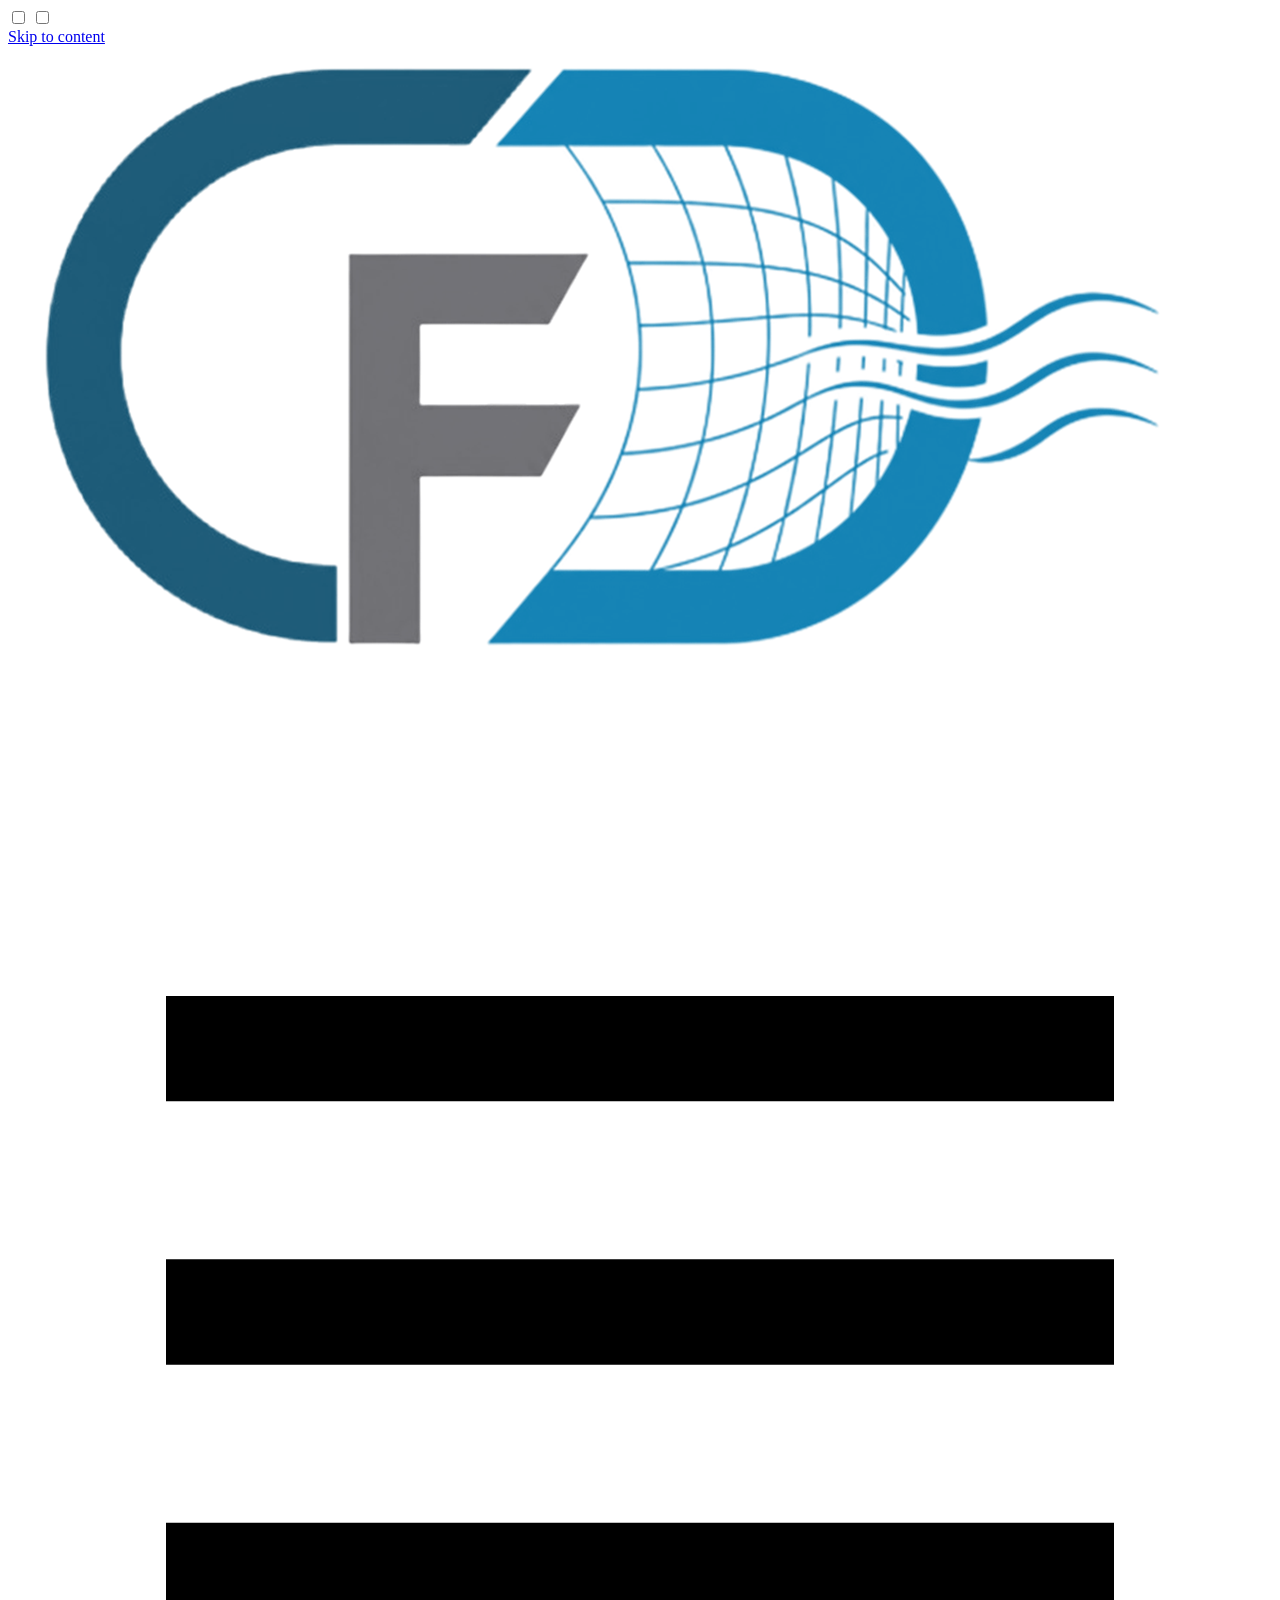
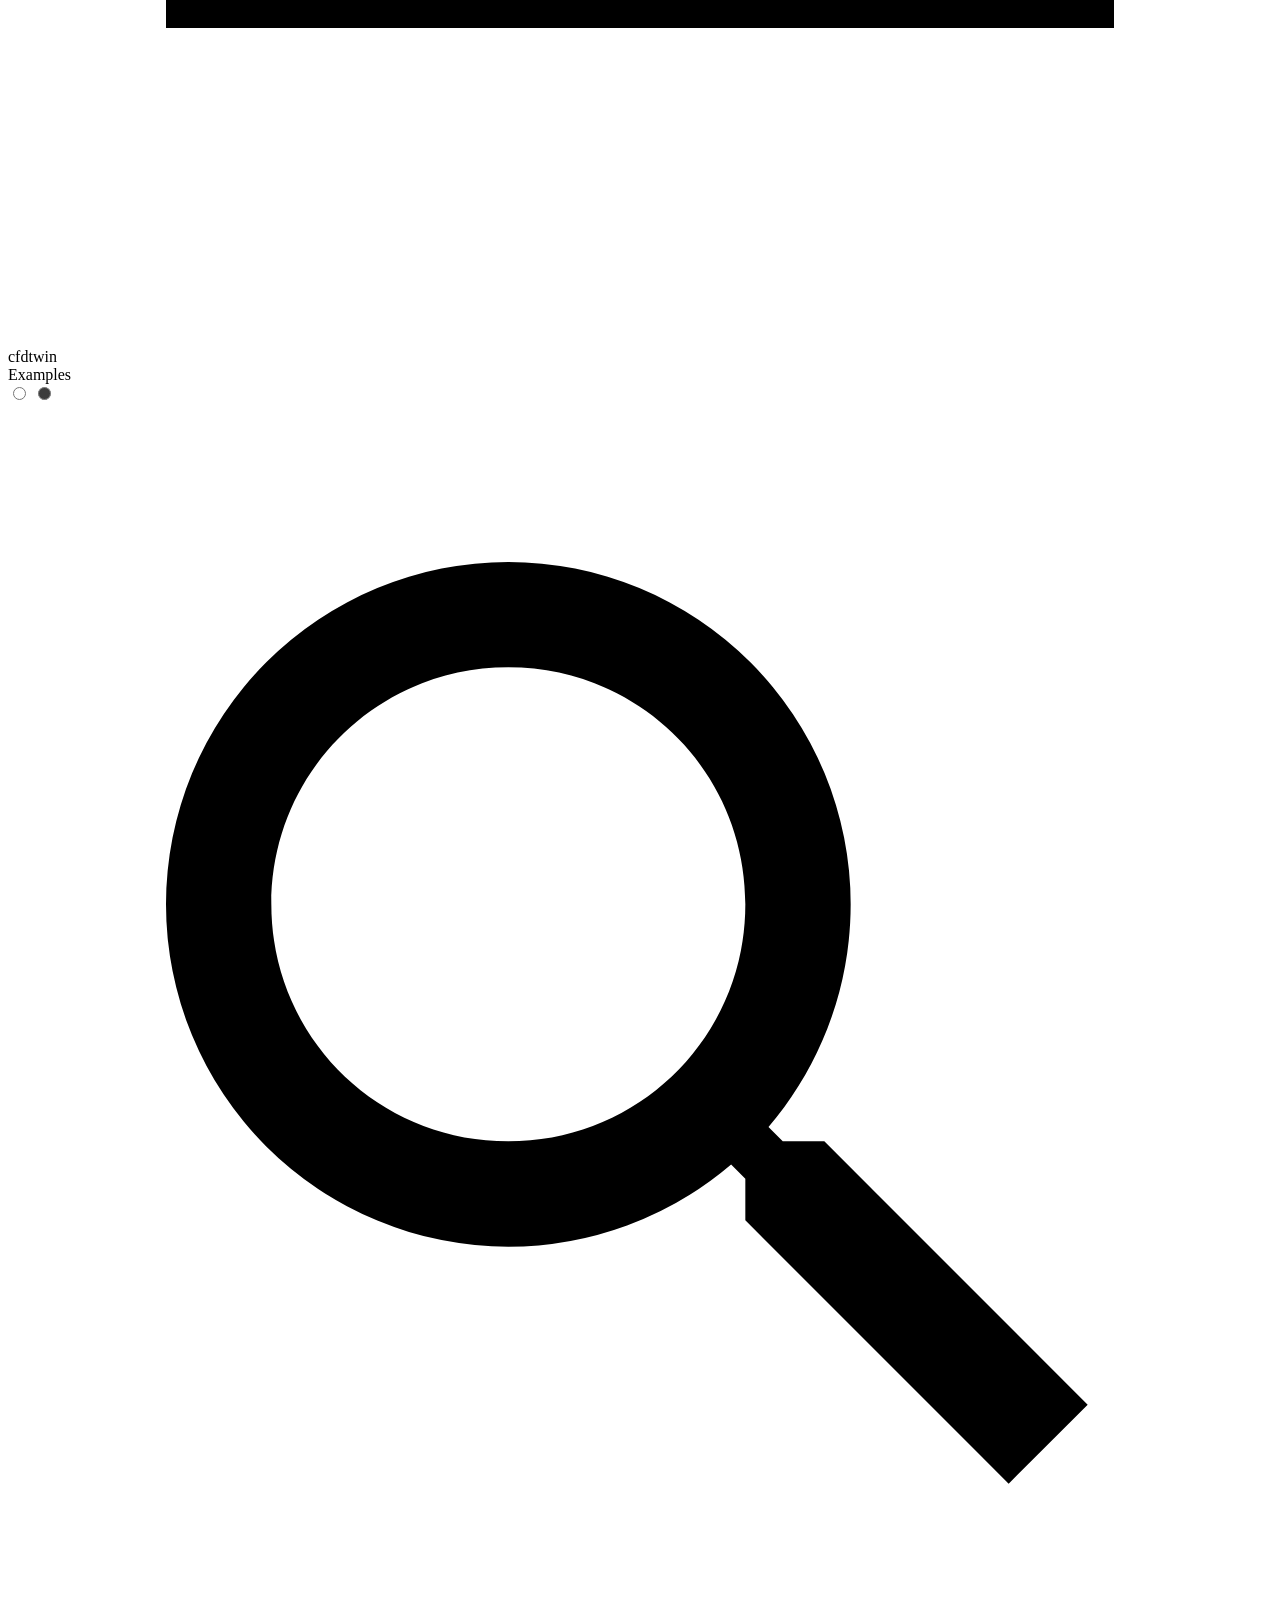
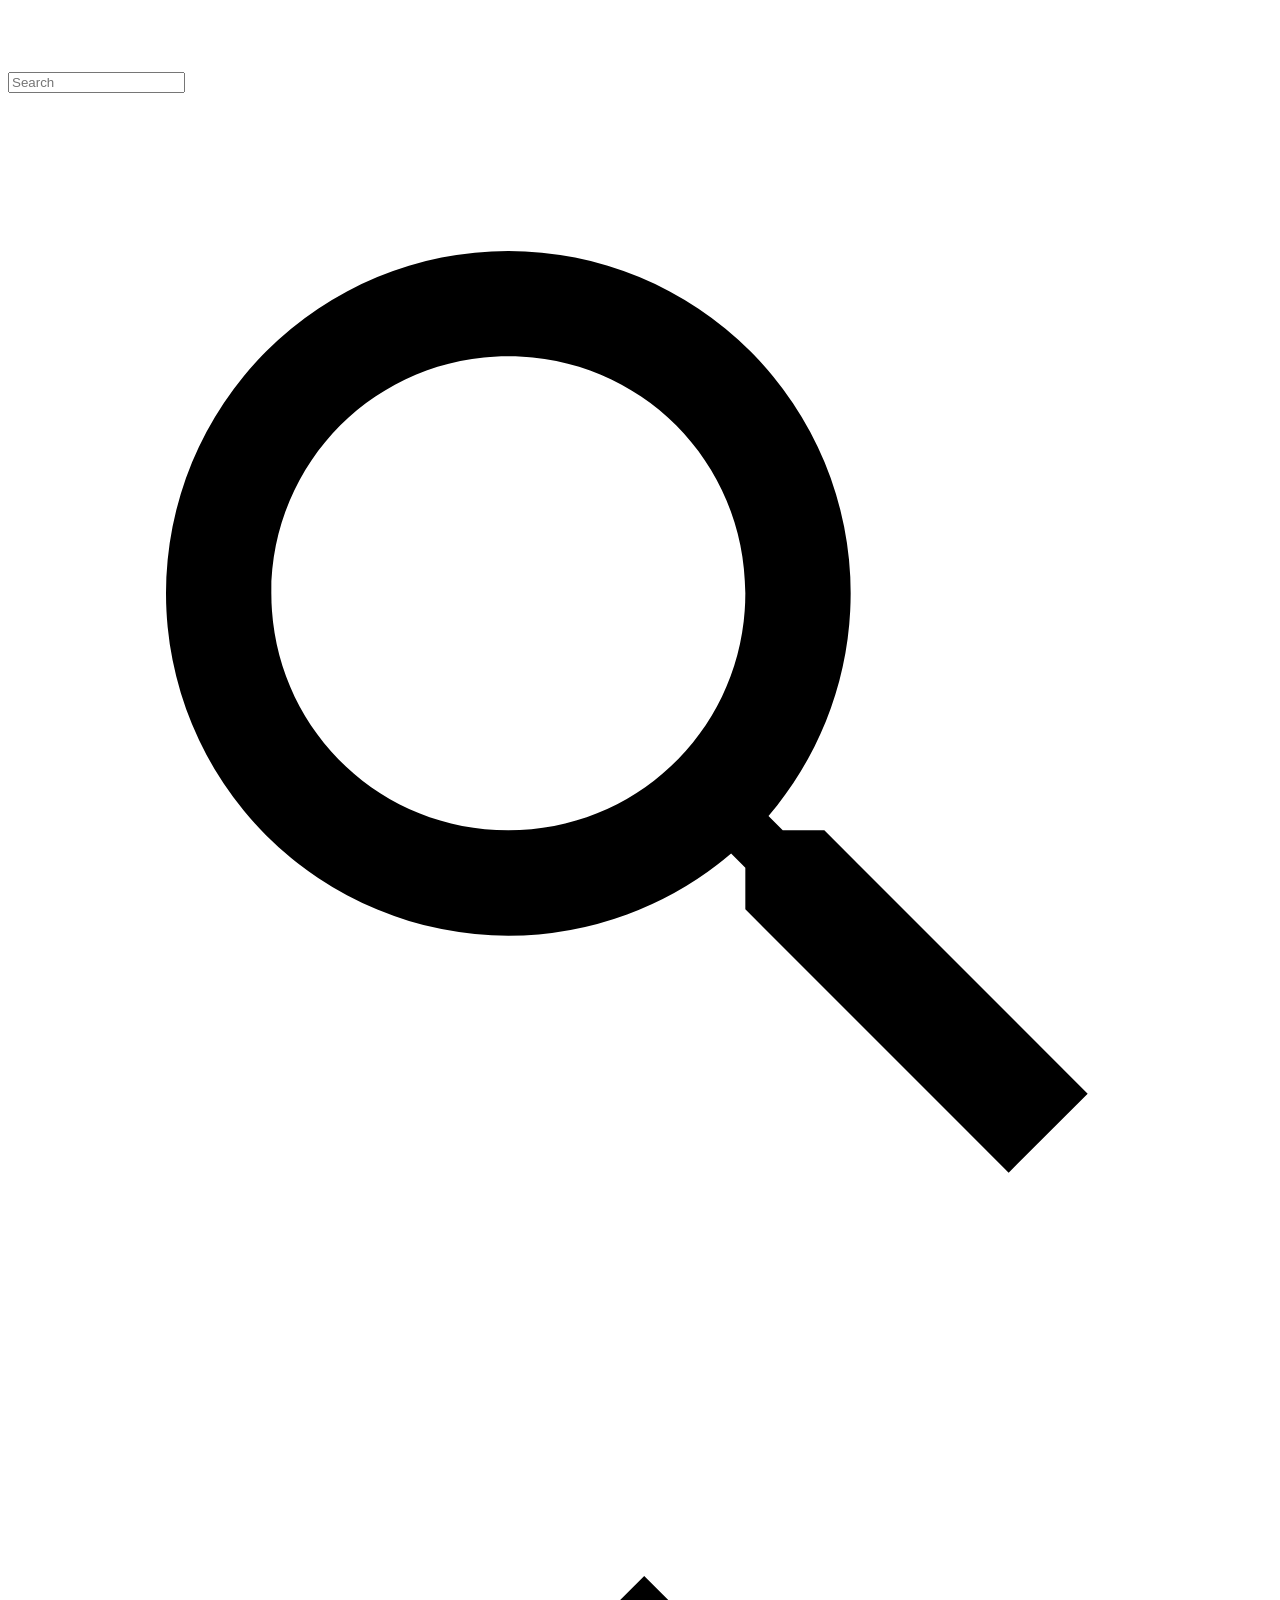
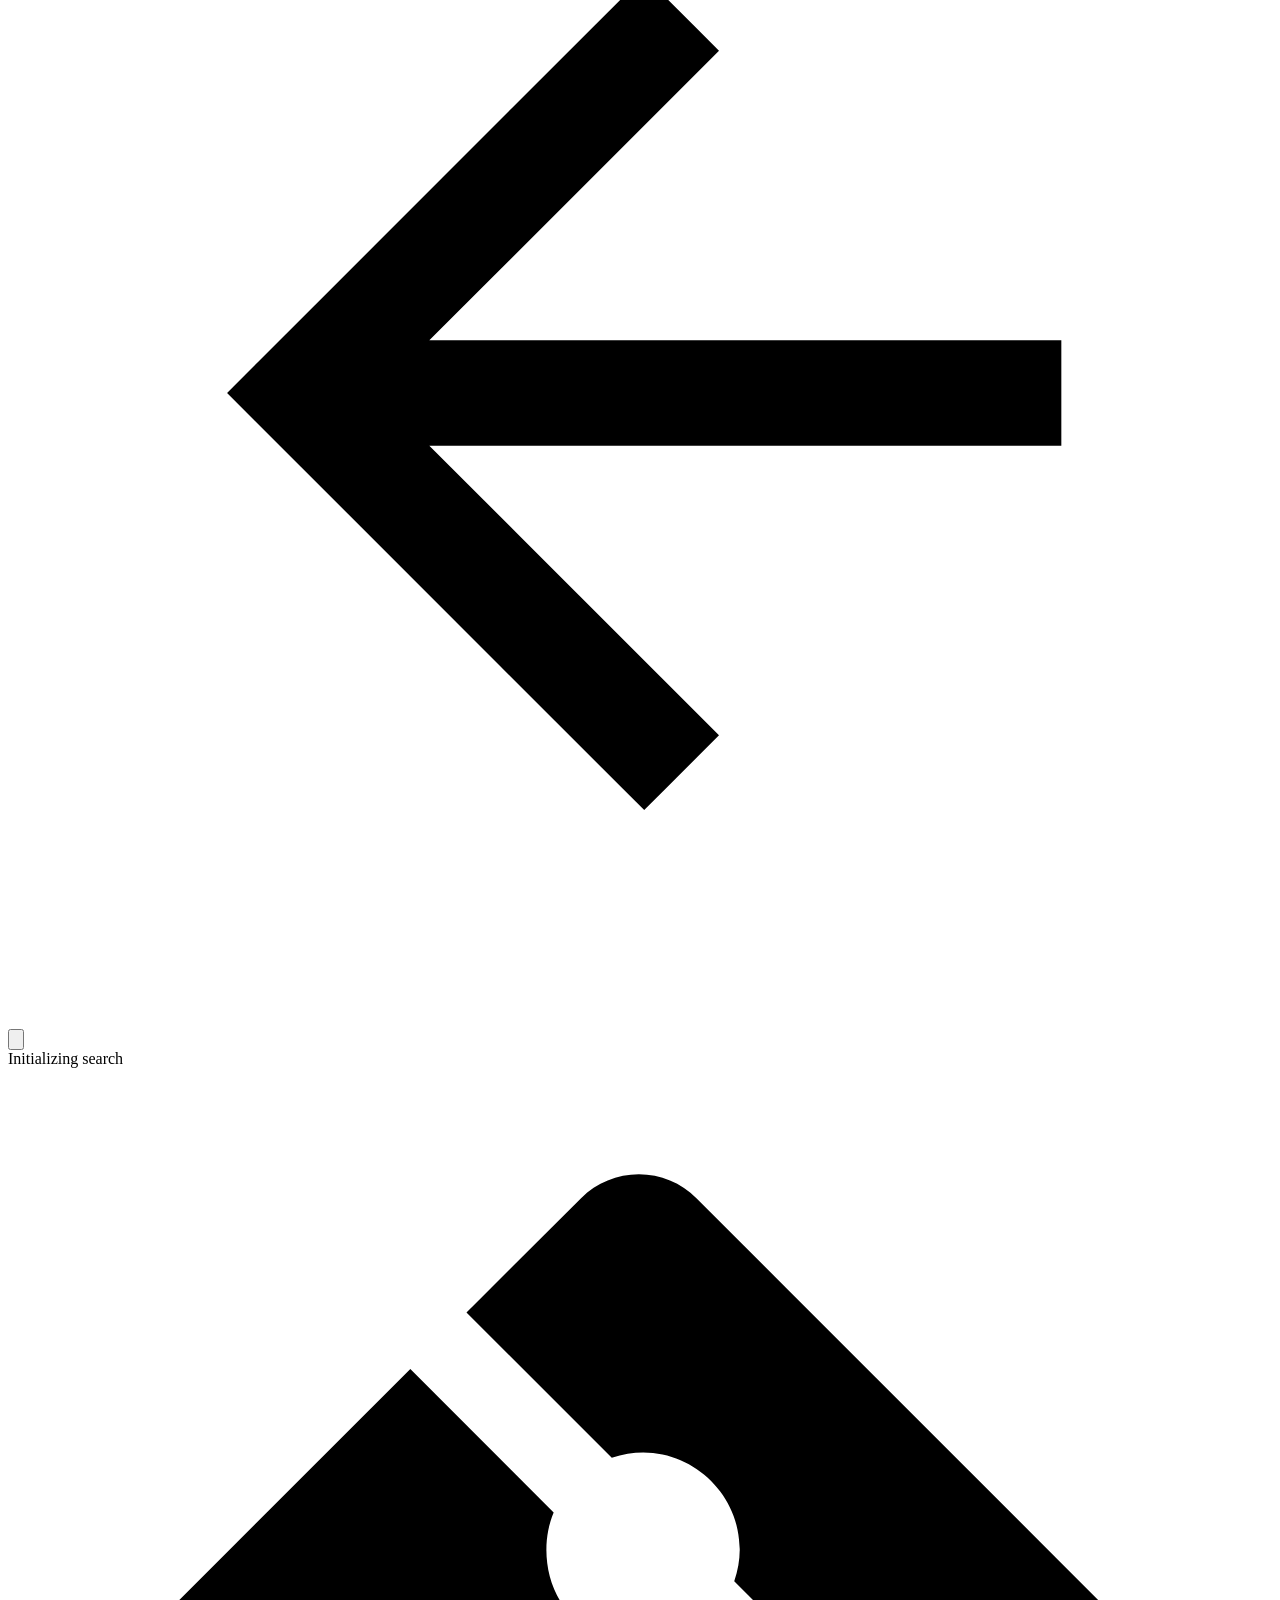
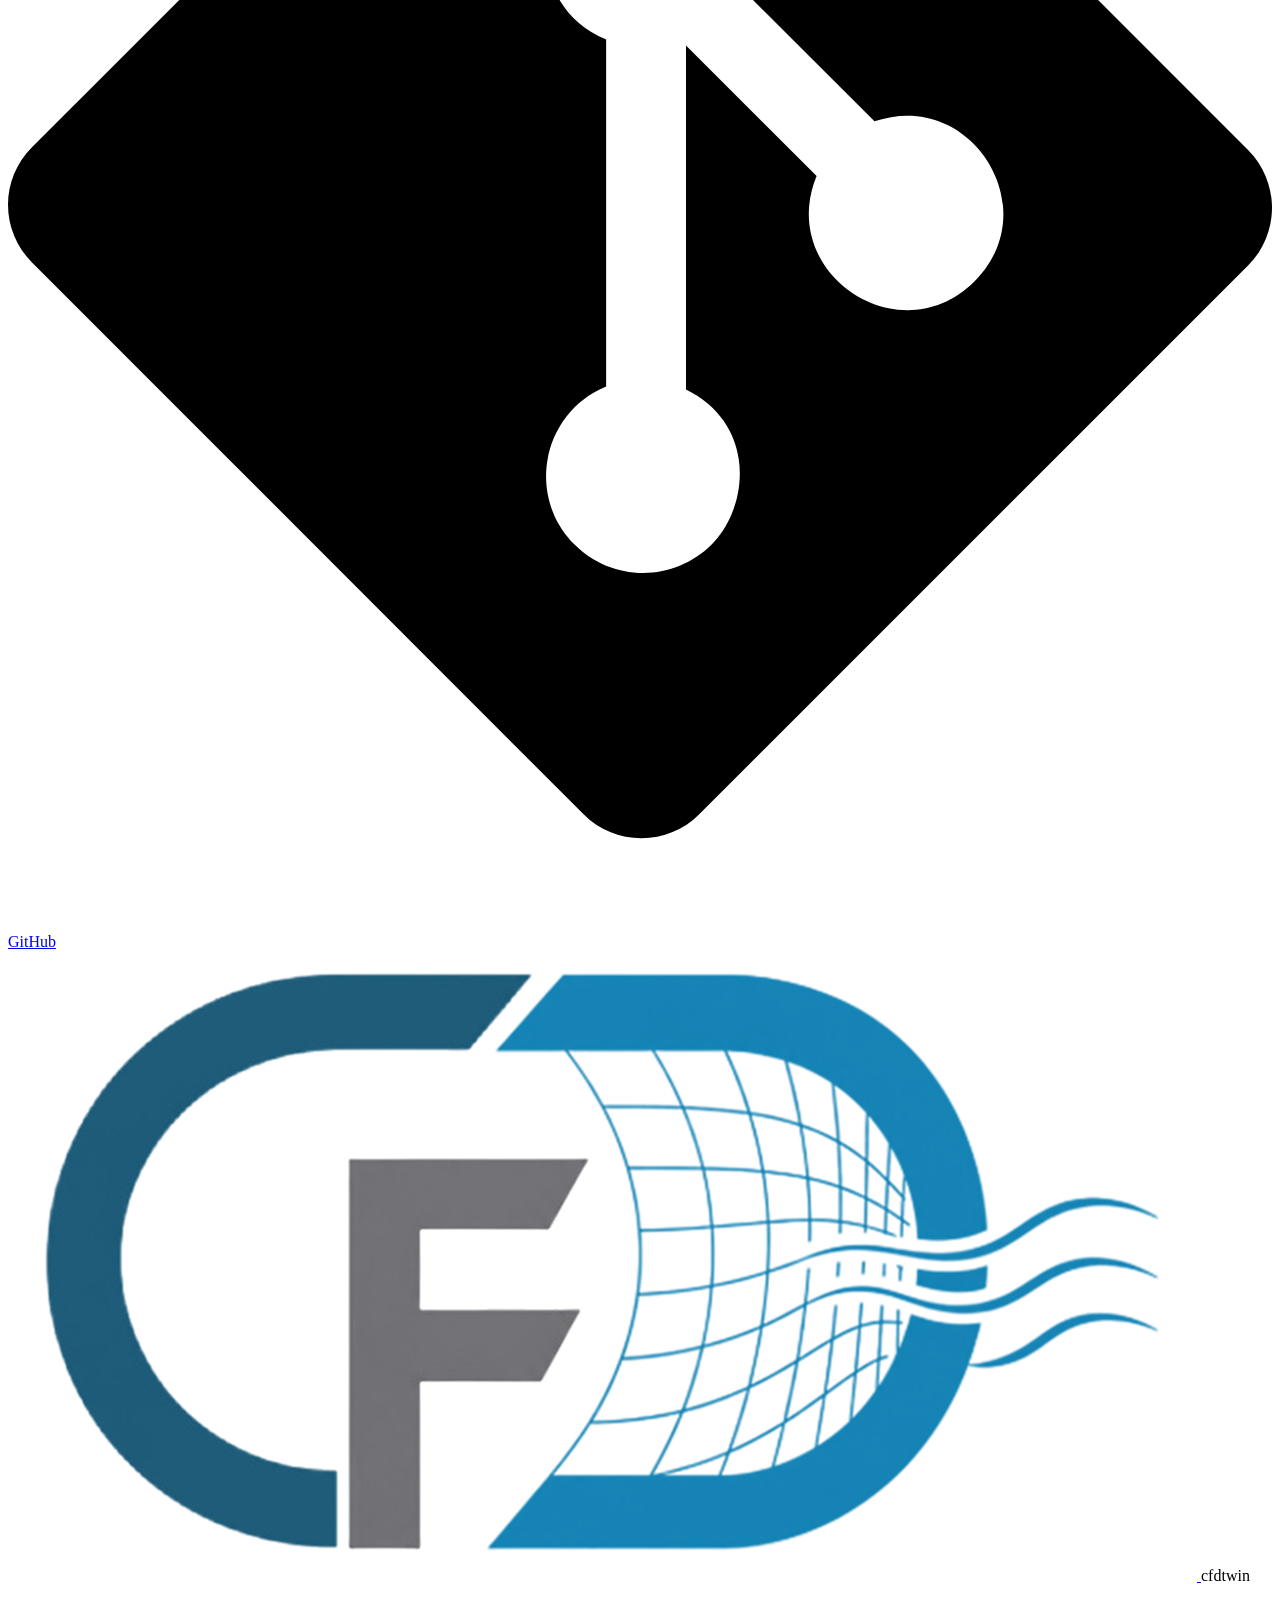
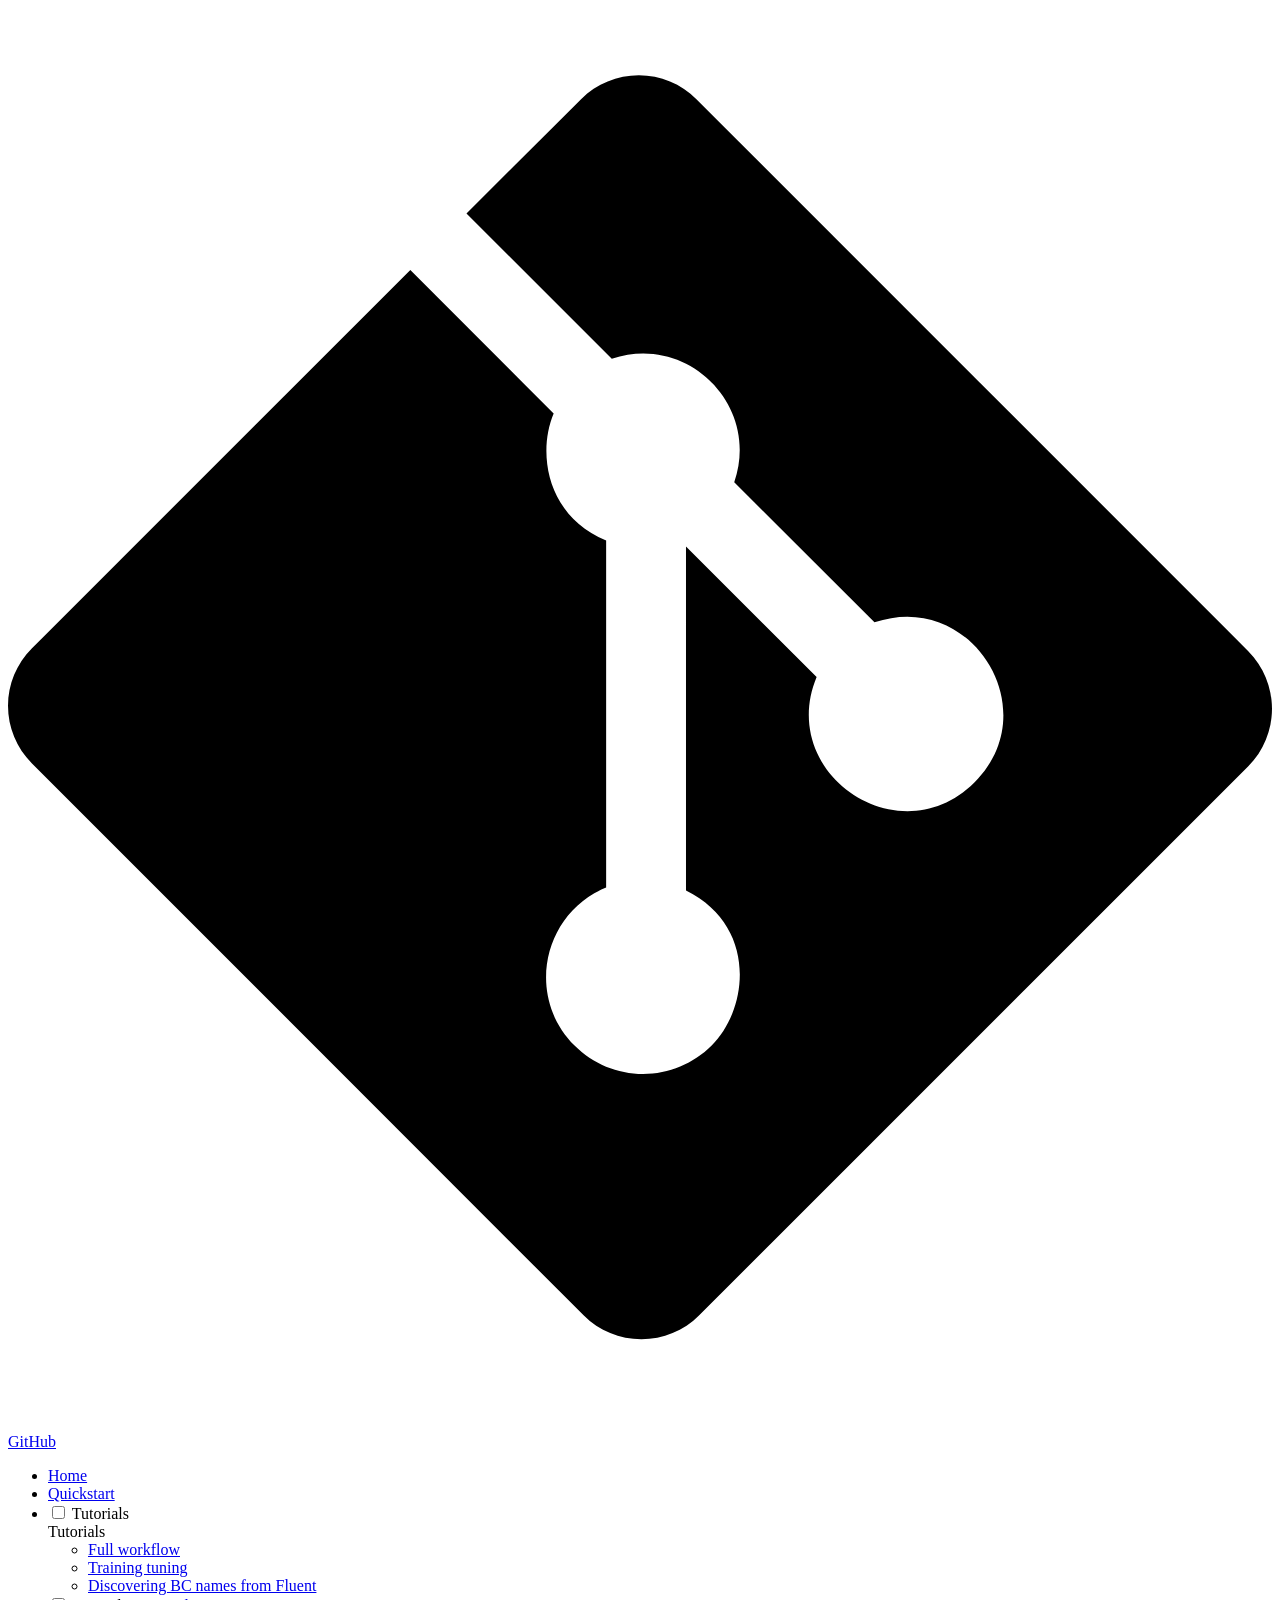
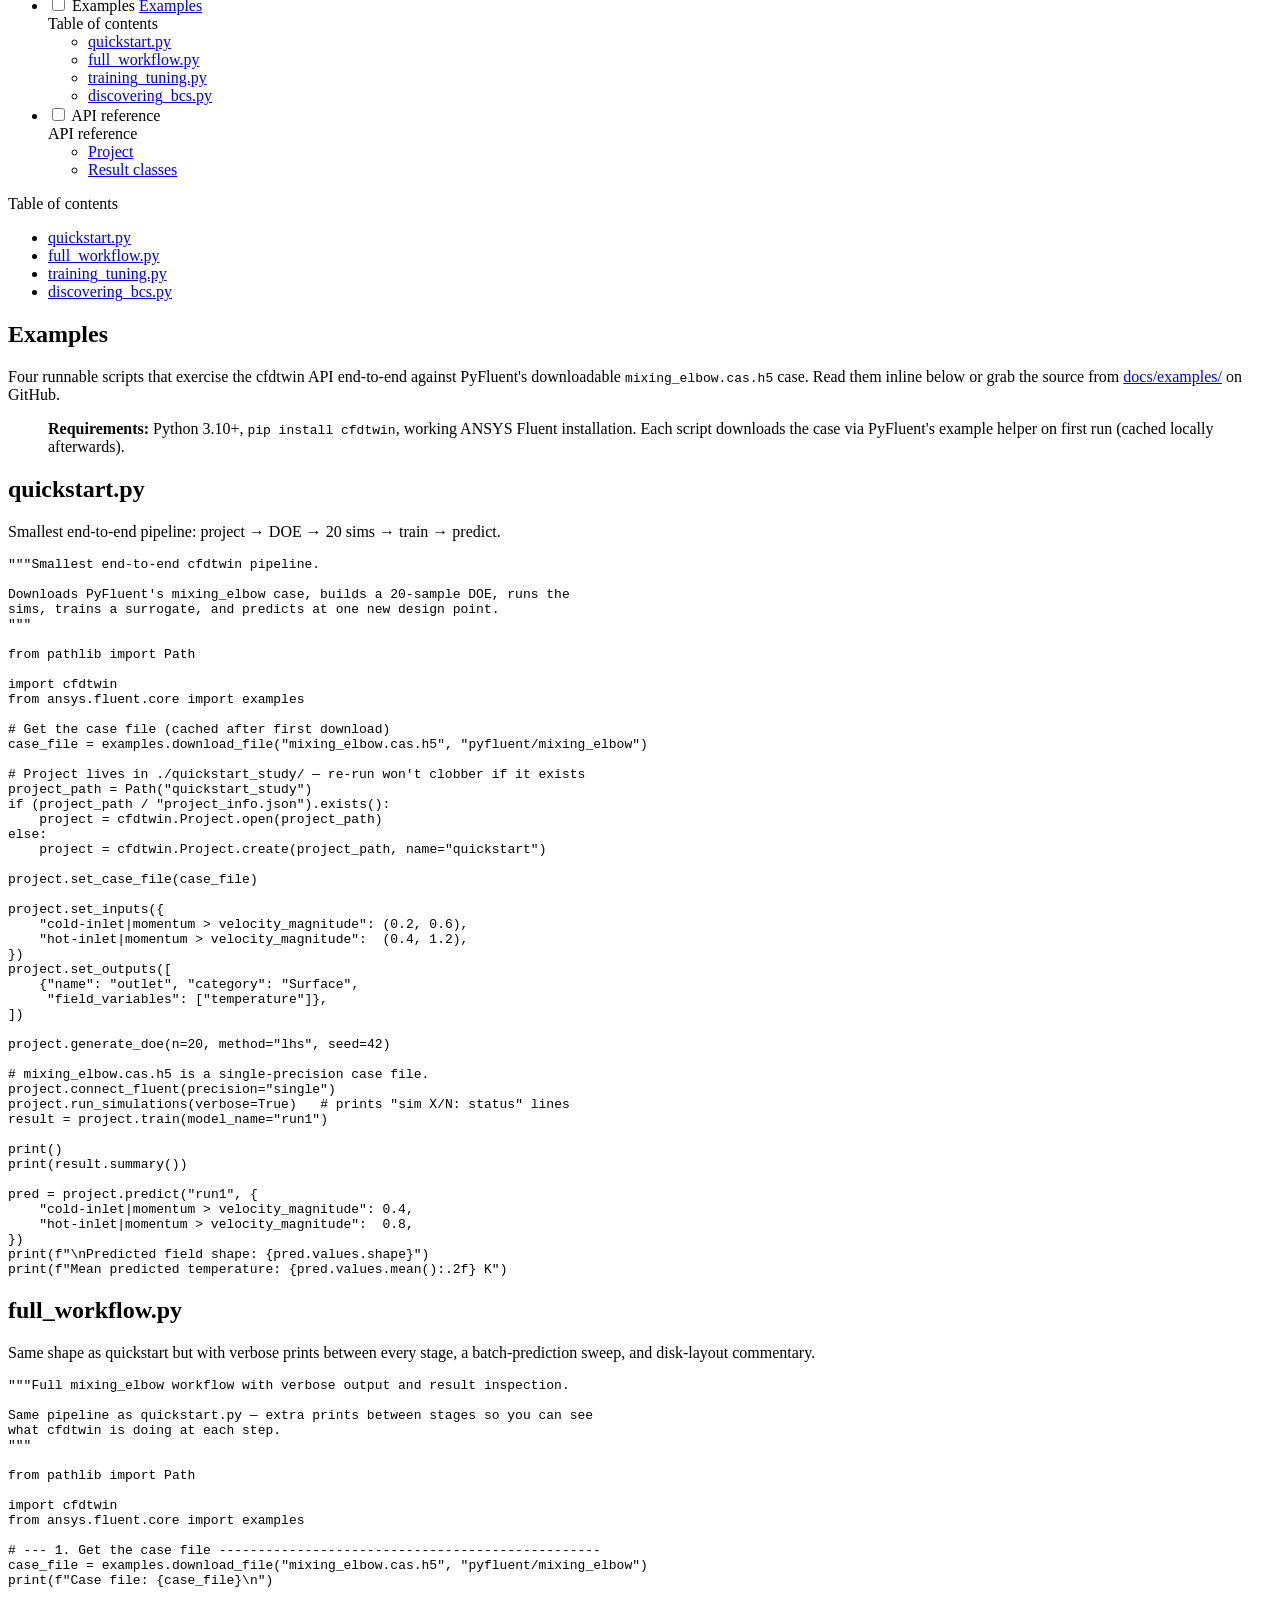
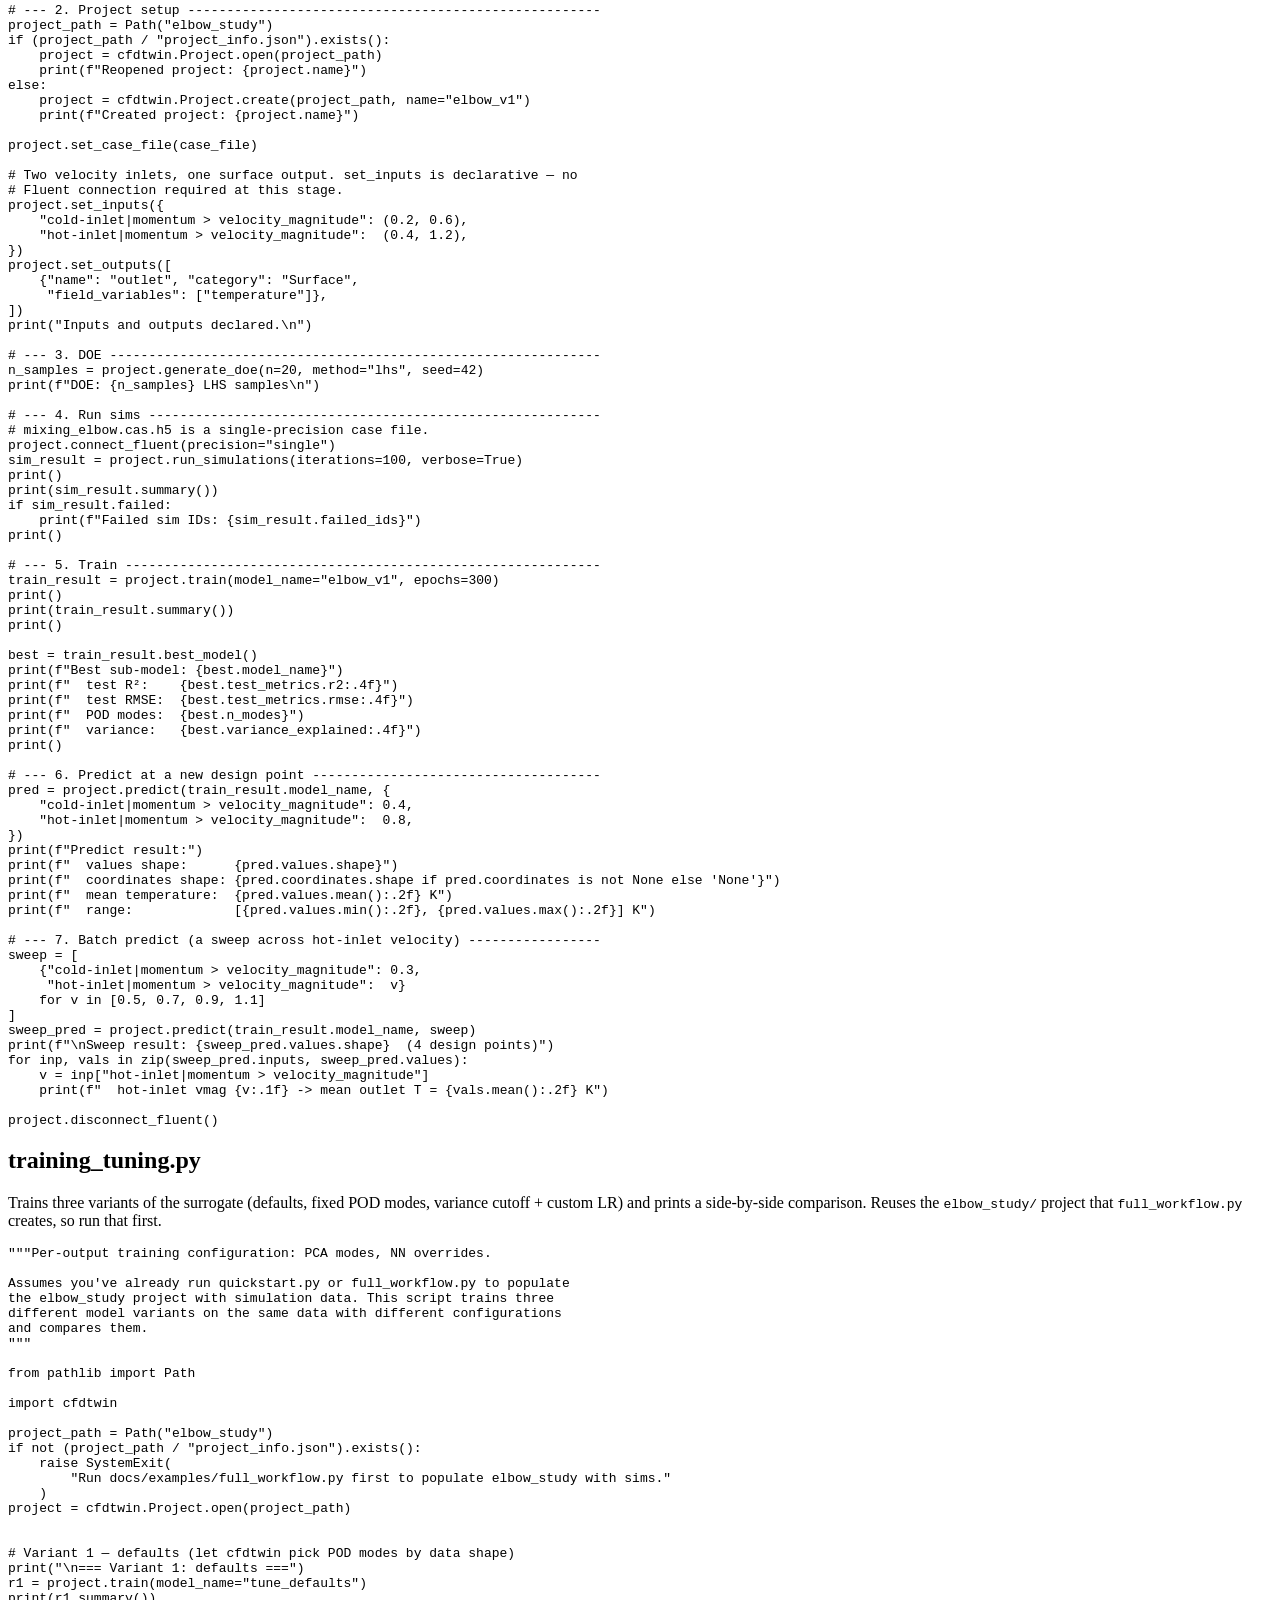
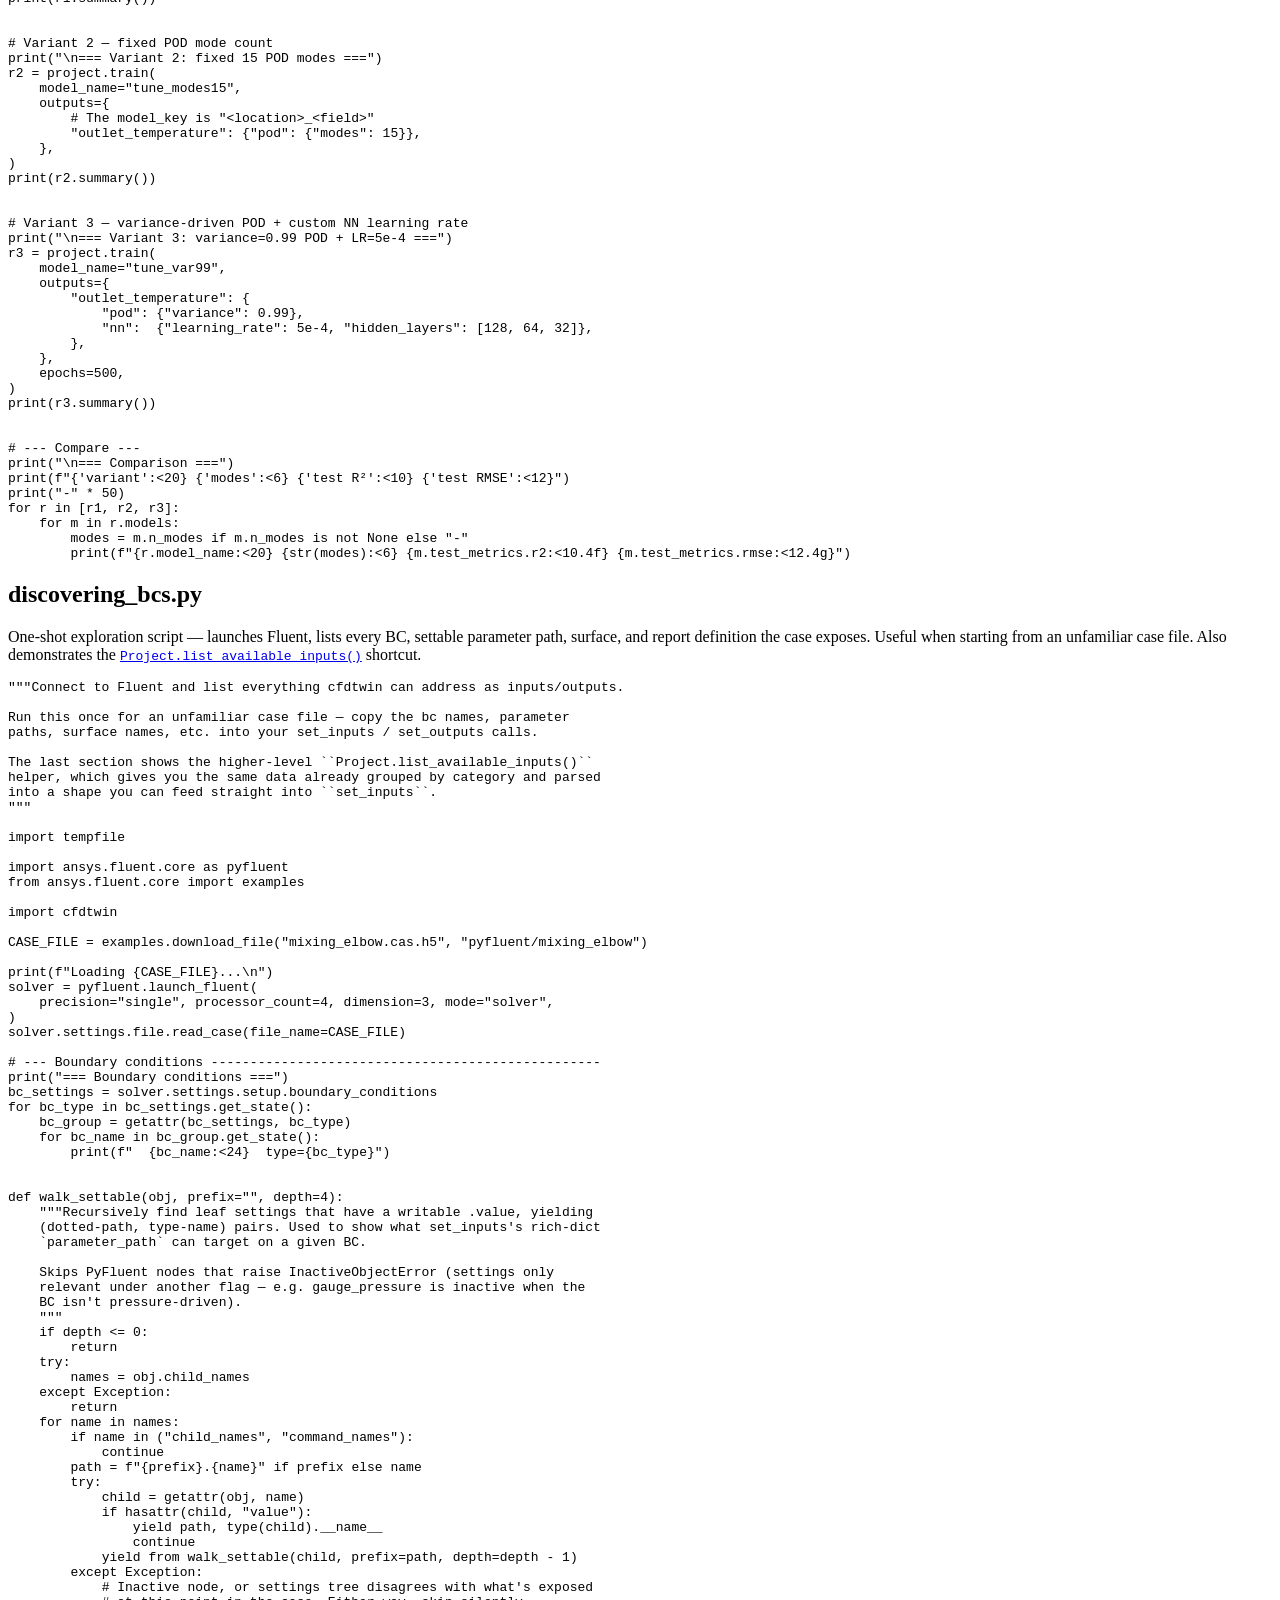
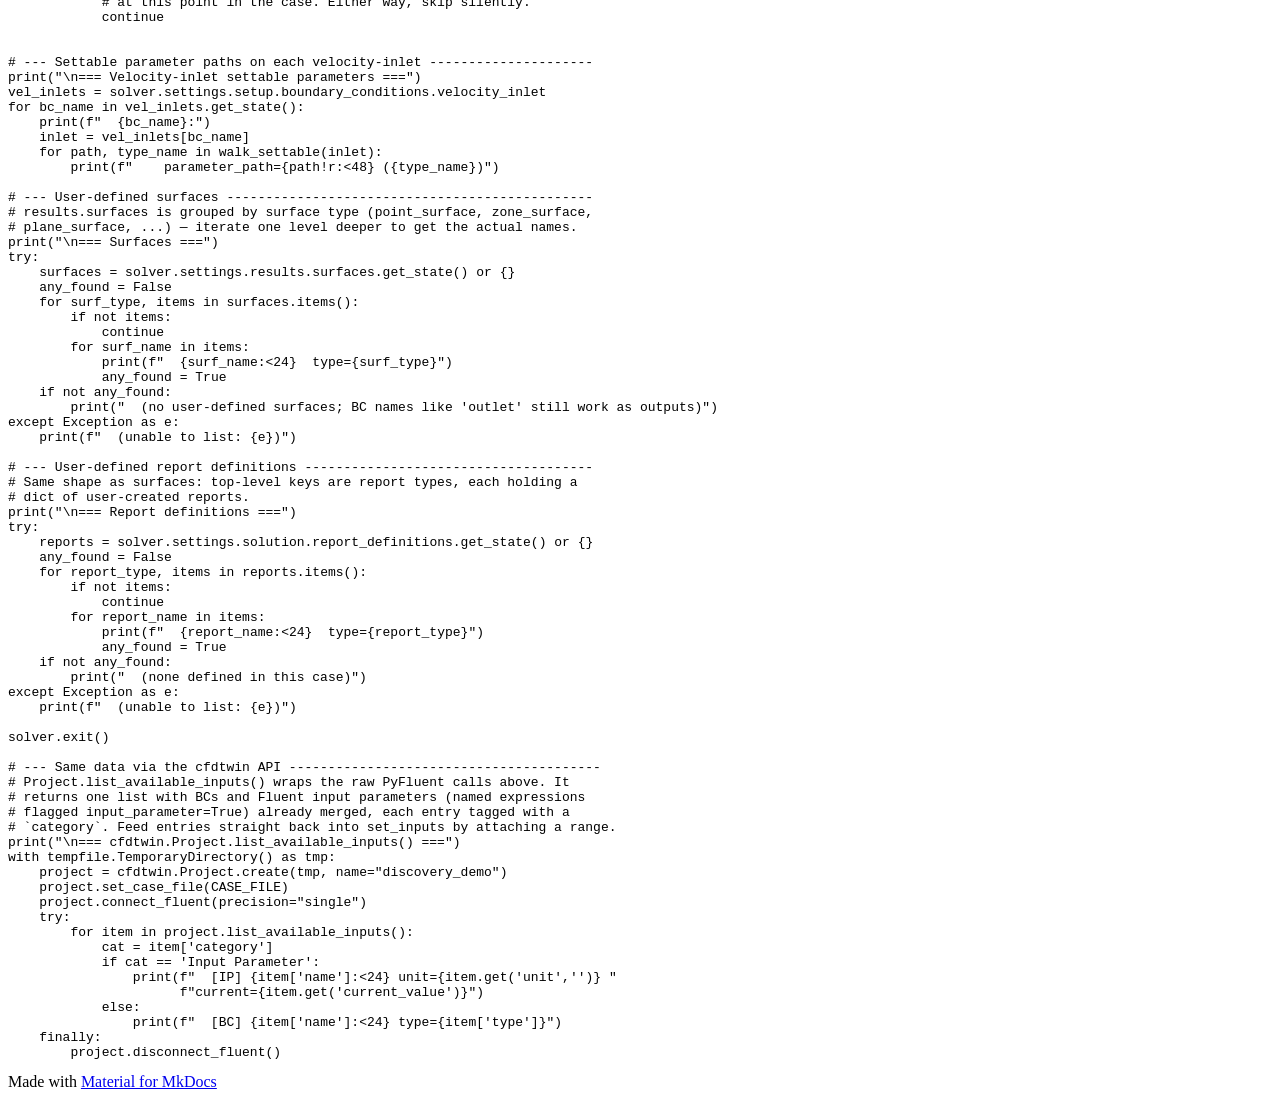
==== commit b05518f0: "Deployed 1f21532 with MkDocs version: 1.6.1" ====
--- a/examples/index.html
+++ b/examples/index.html
@@ -52,6 +52,8 @@
     
     
       <link rel="stylesheet" href="../assets/_mkdocstrings.css">
+    
+      <link rel="stylesheet" href="../stylesheets/extra.css">
     
     <script>__md_scope=new URL("..",location),__md_hash=e=>[...e].reduce(((e,_)=>(e<<5)-e+_.charCodeAt(0)),0),__md_get=(e,_=localStorage,t=__md_scope)=>JSON.parse(_.getItem(t.pathname+"."+e)),__md_set=(e,_,t=localStorage,a=__md_scope)=>{try{t.setItem(a.pathname+"."+e,JSON.stringify(_))}catch(e){}}</script>
     
@@ -78,7 +80,7 @@
     <div data-md-component="skip">
       
         
-        <a href="#cfdtwin-examples" class="md-skip">
+        <a href="#examples" class="md-skip">
           Skip to content
         </a>
       
@@ -126,13 +128,21 @@
     
     
     
-    <input class="md-option" data-md-color-media="" data-md-color-scheme="default" data-md-color-primary="blue" data-md-color-accent="light-blue"  aria-hidden="true"  type="radio" name="__palette" id="__palette_0">
-    
-  
-    
-    
-    
-    <input class="md-option" data-md-color-media="" data-md-color-scheme="slate" data-md-color-primary="blue" data-md-color-accent="light-blue"  aria-hidden="true"  type="radio" name="__palette" id="__palette_1">
+    <input class="md-option" data-md-color-media="" data-md-color-scheme="default" data-md-color-primary="blue" data-md-color-accent="light-blue"  aria-label="Switch to dark mode"  type="radio" name="__palette" id="__palette_0">
+    
+      <label class="md-header__button md-icon" title="Switch to dark mode" for="__palette_1" hidden>
+        <svg xmlns="http://www.w3.org/2000/svg" viewBox="0 0 24 24"><path d="M12 8a4 4 0 0 0-4 4 4 4 0 0 0 4 4 4 4 0 0 0 4-4 4 4 0 0 0-4-4m0 10a6 6 0 0 1-6-6 6 6 0 0 1 6-6 6 6 0 0 1 6 6 6 6 0 0 1-6 6m8-9.31V4h-4.69L12 .69 8.69 4H4v4.69L.69 12 4 15.31V20h4.69L12 23.31 15.31 20H20v-4.69L23.31 12z"/></svg>
+      </label>
+    
+  
+    
+    
+    
+    <input class="md-option" data-md-color-media="" data-md-color-scheme="slate" data-md-color-primary="blue" data-md-color-accent="light-blue"  aria-label="Switch to light mode"  type="radio" name="__palette" id="__palette_1">
+    
+      <label class="md-header__button md-icon" title="Switch to light mode" for="__palette_0" hidden>
+        <svg xmlns="http://www.w3.org/2000/svg" viewBox="0 0 24 24"><path d="M12 18c-.89 0-1.74-.2-2.5-.55C11.56 16.5 13 14.42 13 12s-1.44-4.5-3.5-5.45C10.26 6.2 11.11 6 12 6a6 6 0 0 1 6 6 6 6 0 0 1-6 6m8-9.31V4h-4.69L12 .69 8.69 4H4v4.69L.69 12 4 15.31V20h4.69L12 23.31 15.31 20H20v-4.69L23.31 12z"/></svg>
+      </label>
     
   
 </form>
@@ -509,10 +519,10 @@
     <ul class="md-nav__list" data-md-component="toc" data-md-scrollfix>
       
         <li class="md-nav__item">
-  <a href="#requirements" class="md-nav__link">
+  <a href="#quickstartpy" class="md-nav__link">
     <span class="md-ellipsis">
       
-        Requirements
+        quickstart.py
       
     </span>
   </a>
@@ -520,10 +530,32 @@
 </li>
       
         <li class="md-nav__item">
-  <a href="#running" class="md-nav__link">
+  <a href="#full_workflowpy" class="md-nav__link">
     <span class="md-ellipsis">
       
-        Running
+        full_workflow.py
+      
+    </span>
+  </a>
+  
+</li>
+      
+        <li class="md-nav__item">
+  <a href="#training_tuningpy" class="md-nav__link">
+    <span class="md-ellipsis">
+      
+        training_tuning.py
+      
+    </span>
+  </a>
+  
+</li>
+      
+        <li class="md-nav__item">
+  <a href="#discovering_bcspy" class="md-nav__link">
+    <span class="md-ellipsis">
+      
+        discovering_bcs.py
       
     </span>
   </a>
@@ -682,10 +714,10 @@
     <ul class="md-nav__list" data-md-component="toc" data-md-scrollfix>
       
         <li class="md-nav__item">
-  <a href="#requirements" class="md-nav__link">
+  <a href="#quickstartpy" class="md-nav__link">
     <span class="md-ellipsis">
       
-        Requirements
+        quickstart.py
       
     </span>
   </a>
@@ -693,10 +725,32 @@
 </li>
       
         <li class="md-nav__item">
-  <a href="#running" class="md-nav__link">
+  <a href="#full_workflowpy" class="md-nav__link">
     <span class="md-ellipsis">
       
-        Running
+        full_workflow.py
+      
+    </span>
+  </a>
+  
+</li>
+      
+        <li class="md-nav__item">
+  <a href="#training_tuningpy" class="md-nav__link">
+    <span class="md-ellipsis">
+      
+        training_tuning.py
+      
+    </span>
+  </a>
+  
+</li>
+      
+        <li class="md-nav__item">
+  <a href="#discovering_bcspy" class="md-nav__link">
+    <span class="md-ellipsis">
+      
+        discovering_bcs.py
       
     </span>
   </a>
@@ -723,49 +777,367 @@
   
 
 
-<h1 id="cfdtwin-examples">cfdtwin examples</h1>
-<p>Runnable scripts that mirror the <a href="../tutorials/">tutorials</a>. Each one is
-self-contained — clone the repo, <code>pip install -e .</code>, run.</p>
-<table>
-<thead>
-<tr>
-<th>Script</th>
-<th>What it does</th>
-</tr>
-</thead>
-<tbody>
-<tr>
-<td><code>quickstart.py</code></td>
-<td>Smallest end-to-end pipeline against mixing_elbow</td>
-</tr>
-<tr>
-<td><code>full_workflow.py</code></td>
-<td>Same as quickstart with comments + result inspection</td>
-</tr>
-<tr>
-<td><code>training_tuning.py</code></td>
-<td>Per-output PCA + NN config overrides</td>
-</tr>
-<tr>
-<td><code>discovering_bcs.py</code></td>
-<td>Connect to Fluent and list valid input/output keys</td>
-</tr>
-</tbody>
-</table>
-<h2 id="requirements">Requirements</h2>
-<ul>
-<li>Python 3.10+</li>
-<li><code>pip install cfdtwin</code> (or <code>pip install -e .</code> from a repo clone)</li>
-<li>Working ANSYS Fluent installation (PyFluent locates it via env vars)</li>
-</ul>
-<h2 id="running">Running</h2>
-<div class="highlight"><pre><span></span><code><a id="__codelineno-0-1" name="__codelineno-0-1" href="#__codelineno-0-1"></a>python<span class="w"> </span>docs/examples/quickstart.py
+<h1 id="examples">Examples</h1>
+<p>Four runnable scripts that exercise the cfdtwin API end-to-end against
+PyFluent's downloadable <code>mixing_elbow.cas.h5</code> case. Read them inline below or
+grab the source from
+<a href="https://github.com/UARK-NED3/CFDTwin/tree/master/docs/examples">docs/examples/</a>
+on GitHub.</p>
+<blockquote>
+<p><strong>Requirements:</strong> Python 3.10+, <code>pip install cfdtwin</code>, working ANSYS Fluent
+installation. Each script downloads the case via PyFluent's example helper
+on first run (cached locally afterwards).</p>
+</blockquote>
+<h2 id="quickstartpy">quickstart.py</h2>
+<p>Smallest end-to-end pipeline: project → DOE → 20 sims → train → predict.</p>
+<div class="highlight"><pre><span></span><code><a id="__codelineno-0-1" name="__codelineno-0-1" href="#__codelineno-0-1"></a><span class="sd">&quot;&quot;&quot;Smallest end-to-end cfdtwin pipeline.</span>
+<a id="__codelineno-0-2" name="__codelineno-0-2" href="#__codelineno-0-2"></a>
+<a id="__codelineno-0-3" name="__codelineno-0-3" href="#__codelineno-0-3"></a><span class="sd">Downloads PyFluent&#39;s mixing_elbow case, builds a 20-sample DOE, runs the</span>
+<a id="__codelineno-0-4" name="__codelineno-0-4" href="#__codelineno-0-4"></a><span class="sd">sims, trains a surrogate, and predicts at one new design point.</span>
+<a id="__codelineno-0-5" name="__codelineno-0-5" href="#__codelineno-0-5"></a><span class="sd">&quot;&quot;&quot;</span>
+<a id="__codelineno-0-6" name="__codelineno-0-6" href="#__codelineno-0-6"></a>
+<a id="__codelineno-0-7" name="__codelineno-0-7" href="#__codelineno-0-7"></a><span class="kn">from</span><span class="w"> </span><span class="nn">pathlib</span><span class="w"> </span><span class="kn">import</span> <span class="n">Path</span>
+<a id="__codelineno-0-8" name="__codelineno-0-8" href="#__codelineno-0-8"></a>
+<a id="__codelineno-0-9" name="__codelineno-0-9" href="#__codelineno-0-9"></a><span class="kn">import</span><span class="w"> </span><span class="nn">cfdtwin</span>
+<a id="__codelineno-0-10" name="__codelineno-0-10" href="#__codelineno-0-10"></a><span class="kn">from</span><span class="w"> </span><span class="nn">ansys.fluent.core</span><span class="w"> </span><span class="kn">import</span> <span class="n">examples</span>
+<a id="__codelineno-0-11" name="__codelineno-0-11" href="#__codelineno-0-11"></a>
+<a id="__codelineno-0-12" name="__codelineno-0-12" href="#__codelineno-0-12"></a><span class="c1"># Get the case file (cached after first download)</span>
+<a id="__codelineno-0-13" name="__codelineno-0-13" href="#__codelineno-0-13"></a><span class="n">case_file</span> <span class="o">=</span> <span class="n">examples</span><span class="o">.</span><span class="n">download_file</span><span class="p">(</span><span class="s2">&quot;mixing_elbow.cas.h5&quot;</span><span class="p">,</span> <span class="s2">&quot;pyfluent/mixing_elbow&quot;</span><span class="p">)</span>
+<a id="__codelineno-0-14" name="__codelineno-0-14" href="#__codelineno-0-14"></a>
+<a id="__codelineno-0-15" name="__codelineno-0-15" href="#__codelineno-0-15"></a><span class="c1"># Project lives in ./quickstart_study/ — re-run won&#39;t clobber if it exists</span>
+<a id="__codelineno-0-16" name="__codelineno-0-16" href="#__codelineno-0-16"></a><span class="n">project_path</span> <span class="o">=</span> <span class="n">Path</span><span class="p">(</span><span class="s2">&quot;quickstart_study&quot;</span><span class="p">)</span>
+<a id="__codelineno-0-17" name="__codelineno-0-17" href="#__codelineno-0-17"></a><span class="k">if</span> <span class="p">(</span><span class="n">project_path</span> <span class="o">/</span> <span class="s2">&quot;project_info.json&quot;</span><span class="p">)</span><span class="o">.</span><span class="n">exists</span><span class="p">():</span>
+<a id="__codelineno-0-18" name="__codelineno-0-18" href="#__codelineno-0-18"></a>    <span class="n">project</span> <span class="o">=</span> <span class="n">cfdtwin</span><span class="o">.</span><span class="n">Project</span><span class="o">.</span><span class="n">open</span><span class="p">(</span><span class="n">project_path</span><span class="p">)</span>
+<a id="__codelineno-0-19" name="__codelineno-0-19" href="#__codelineno-0-19"></a><span class="k">else</span><span class="p">:</span>
+<a id="__codelineno-0-20" name="__codelineno-0-20" href="#__codelineno-0-20"></a>    <span class="n">project</span> <span class="o">=</span> <span class="n">cfdtwin</span><span class="o">.</span><span class="n">Project</span><span class="o">.</span><span class="n">create</span><span class="p">(</span><span class="n">project_path</span><span class="p">,</span> <span class="n">name</span><span class="o">=</span><span class="s2">&quot;quickstart&quot;</span><span class="p">)</span>
+<a id="__codelineno-0-21" name="__codelineno-0-21" href="#__codelineno-0-21"></a>
+<a id="__codelineno-0-22" name="__codelineno-0-22" href="#__codelineno-0-22"></a><span class="n">project</span><span class="o">.</span><span class="n">set_case_file</span><span class="p">(</span><span class="n">case_file</span><span class="p">)</span>
+<a id="__codelineno-0-23" name="__codelineno-0-23" href="#__codelineno-0-23"></a>
+<a id="__codelineno-0-24" name="__codelineno-0-24" href="#__codelineno-0-24"></a><span class="n">project</span><span class="o">.</span><span class="n">set_inputs</span><span class="p">({</span>
+<a id="__codelineno-0-25" name="__codelineno-0-25" href="#__codelineno-0-25"></a>    <span class="s2">&quot;cold-inlet|momentum &gt; velocity_magnitude&quot;</span><span class="p">:</span> <span class="p">(</span><span class="mf">0.2</span><span class="p">,</span> <span class="mf">0.6</span><span class="p">),</span>
+<a id="__codelineno-0-26" name="__codelineno-0-26" href="#__codelineno-0-26"></a>    <span class="s2">&quot;hot-inlet|momentum &gt; velocity_magnitude&quot;</span><span class="p">:</span>  <span class="p">(</span><span class="mf">0.4</span><span class="p">,</span> <span class="mf">1.2</span><span class="p">),</span>
+<a id="__codelineno-0-27" name="__codelineno-0-27" href="#__codelineno-0-27"></a><span class="p">})</span>
+<a id="__codelineno-0-28" name="__codelineno-0-28" href="#__codelineno-0-28"></a><span class="n">project</span><span class="o">.</span><span class="n">set_outputs</span><span class="p">([</span>
+<a id="__codelineno-0-29" name="__codelineno-0-29" href="#__codelineno-0-29"></a>    <span class="p">{</span><span class="s2">&quot;name&quot;</span><span class="p">:</span> <span class="s2">&quot;outlet&quot;</span><span class="p">,</span> <span class="s2">&quot;category&quot;</span><span class="p">:</span> <span class="s2">&quot;Surface&quot;</span><span class="p">,</span>
+<a id="__codelineno-0-30" name="__codelineno-0-30" href="#__codelineno-0-30"></a>     <span class="s2">&quot;field_variables&quot;</span><span class="p">:</span> <span class="p">[</span><span class="s2">&quot;temperature&quot;</span><span class="p">]},</span>
+<a id="__codelineno-0-31" name="__codelineno-0-31" href="#__codelineno-0-31"></a><span class="p">])</span>
+<a id="__codelineno-0-32" name="__codelineno-0-32" href="#__codelineno-0-32"></a>
+<a id="__codelineno-0-33" name="__codelineno-0-33" href="#__codelineno-0-33"></a><span class="n">project</span><span class="o">.</span><span class="n">generate_doe</span><span class="p">(</span><span class="n">n</span><span class="o">=</span><span class="mi">20</span><span class="p">,</span> <span class="n">method</span><span class="o">=</span><span class="s2">&quot;lhs&quot;</span><span class="p">,</span> <span class="n">seed</span><span class="o">=</span><span class="mi">42</span><span class="p">)</span>
+<a id="__codelineno-0-34" name="__codelineno-0-34" href="#__codelineno-0-34"></a>
+<a id="__codelineno-0-35" name="__codelineno-0-35" href="#__codelineno-0-35"></a><span class="c1"># mixing_elbow.cas.h5 is a single-precision case file.</span>
+<a id="__codelineno-0-36" name="__codelineno-0-36" href="#__codelineno-0-36"></a><span class="n">project</span><span class="o">.</span><span class="n">connect_fluent</span><span class="p">(</span><span class="n">precision</span><span class="o">=</span><span class="s2">&quot;single&quot;</span><span class="p">)</span>
+<a id="__codelineno-0-37" name="__codelineno-0-37" href="#__codelineno-0-37"></a><span class="n">project</span><span class="o">.</span><span class="n">run_simulations</span><span class="p">(</span><span class="n">verbose</span><span class="o">=</span><span class="kc">True</span><span class="p">)</span>   <span class="c1"># prints &quot;sim X/N: status&quot; lines</span>
+<a id="__codelineno-0-38" name="__codelineno-0-38" href="#__codelineno-0-38"></a><span class="n">result</span> <span class="o">=</span> <span class="n">project</span><span class="o">.</span><span class="n">train</span><span class="p">(</span><span class="n">model_name</span><span class="o">=</span><span class="s2">&quot;run1&quot;</span><span class="p">)</span>
+<a id="__codelineno-0-39" name="__codelineno-0-39" href="#__codelineno-0-39"></a>
+<a id="__codelineno-0-40" name="__codelineno-0-40" href="#__codelineno-0-40"></a><span class="nb">print</span><span class="p">()</span>
+<a id="__codelineno-0-41" name="__codelineno-0-41" href="#__codelineno-0-41"></a><span class="nb">print</span><span class="p">(</span><span class="n">result</span><span class="o">.</span><span class="n">summary</span><span class="p">())</span>
+<a id="__codelineno-0-42" name="__codelineno-0-42" href="#__codelineno-0-42"></a>
+<a id="__codelineno-0-43" name="__codelineno-0-43" href="#__codelineno-0-43"></a><span class="n">pred</span> <span class="o">=</span> <span class="n">project</span><span class="o">.</span><span class="n">predict</span><span class="p">(</span><span class="s2">&quot;run1&quot;</span><span class="p">,</span> <span class="p">{</span>
+<a id="__codelineno-0-44" name="__codelineno-0-44" href="#__codelineno-0-44"></a>    <span class="s2">&quot;cold-inlet|momentum &gt; velocity_magnitude&quot;</span><span class="p">:</span> <span class="mf">0.4</span><span class="p">,</span>
+<a id="__codelineno-0-45" name="__codelineno-0-45" href="#__codelineno-0-45"></a>    <span class="s2">&quot;hot-inlet|momentum &gt; velocity_magnitude&quot;</span><span class="p">:</span>  <span class="mf">0.8</span><span class="p">,</span>
+<a id="__codelineno-0-46" name="__codelineno-0-46" href="#__codelineno-0-46"></a><span class="p">})</span>
+<a id="__codelineno-0-47" name="__codelineno-0-47" href="#__codelineno-0-47"></a><span class="nb">print</span><span class="p">(</span><span class="sa">f</span><span class="s2">&quot;</span><span class="se">\n</span><span class="s2">Predicted field shape: </span><span class="si">{</span><span class="n">pred</span><span class="o">.</span><span class="n">values</span><span class="o">.</span><span class="n">shape</span><span class="si">}</span><span class="s2">&quot;</span><span class="p">)</span>
+<a id="__codelineno-0-48" name="__codelineno-0-48" href="#__codelineno-0-48"></a><span class="nb">print</span><span class="p">(</span><span class="sa">f</span><span class="s2">&quot;Mean predicted temperature: </span><span class="si">{</span><span class="n">pred</span><span class="o">.</span><span class="n">values</span><span class="o">.</span><span class="n">mean</span><span class="p">()</span><span class="si">:</span><span class="s2">.2f</span><span class="si">}</span><span class="s2"> K&quot;</span><span class="p">)</span>
 </code></pre></div>
-<p>Each script downloads the mixing_elbow case via PyFluent's example helper
-on first run and caches it locally. Subsequent runs reuse the cache.</p>
-<p><code>discovering_bcs.py</code> is a one-shot exploration script — it launches Fluent,
-lists boundary conditions / parameters / surfaces / report defs for the
-mixing_elbow case, and exits.</p>
+<h2 id="full_workflowpy">full_workflow.py</h2>
+<p>Same shape as quickstart but with verbose prints between every stage, a
+batch-prediction sweep, and disk-layout commentary.</p>
+<div class="highlight"><pre><span></span><code><a id="__codelineno-1-1" name="__codelineno-1-1" href="#__codelineno-1-1"></a><span class="sd">&quot;&quot;&quot;Full mixing_elbow workflow with verbose output and result inspection.</span>
+<a id="__codelineno-1-2" name="__codelineno-1-2" href="#__codelineno-1-2"></a>
+<a id="__codelineno-1-3" name="__codelineno-1-3" href="#__codelineno-1-3"></a><span class="sd">Same pipeline as quickstart.py — extra prints between stages so you can see</span>
+<a id="__codelineno-1-4" name="__codelineno-1-4" href="#__codelineno-1-4"></a><span class="sd">what cfdtwin is doing at each step.</span>
+<a id="__codelineno-1-5" name="__codelineno-1-5" href="#__codelineno-1-5"></a><span class="sd">&quot;&quot;&quot;</span>
+<a id="__codelineno-1-6" name="__codelineno-1-6" href="#__codelineno-1-6"></a>
+<a id="__codelineno-1-7" name="__codelineno-1-7" href="#__codelineno-1-7"></a><span class="kn">from</span><span class="w"> </span><span class="nn">pathlib</span><span class="w"> </span><span class="kn">import</span> <span class="n">Path</span>
+<a id="__codelineno-1-8" name="__codelineno-1-8" href="#__codelineno-1-8"></a>
+<a id="__codelineno-1-9" name="__codelineno-1-9" href="#__codelineno-1-9"></a><span class="kn">import</span><span class="w"> </span><span class="nn">cfdtwin</span>
+<a id="__codelineno-1-10" name="__codelineno-1-10" href="#__codelineno-1-10"></a><span class="kn">from</span><span class="w"> </span><span class="nn">ansys.fluent.core</span><span class="w"> </span><span class="kn">import</span> <span class="n">examples</span>
+<a id="__codelineno-1-11" name="__codelineno-1-11" href="#__codelineno-1-11"></a>
+<a id="__codelineno-1-12" name="__codelineno-1-12" href="#__codelineno-1-12"></a><span class="c1"># --- 1. Get the case file -------------------------------------------------</span>
+<a id="__codelineno-1-13" name="__codelineno-1-13" href="#__codelineno-1-13"></a><span class="n">case_file</span> <span class="o">=</span> <span class="n">examples</span><span class="o">.</span><span class="n">download_file</span><span class="p">(</span><span class="s2">&quot;mixing_elbow.cas.h5&quot;</span><span class="p">,</span> <span class="s2">&quot;pyfluent/mixing_elbow&quot;</span><span class="p">)</span>
+<a id="__codelineno-1-14" name="__codelineno-1-14" href="#__codelineno-1-14"></a><span class="nb">print</span><span class="p">(</span><span class="sa">f</span><span class="s2">&quot;Case file: </span><span class="si">{</span><span class="n">case_file</span><span class="si">}</span><span class="se">\n</span><span class="s2">&quot;</span><span class="p">)</span>
+<a id="__codelineno-1-15" name="__codelineno-1-15" href="#__codelineno-1-15"></a>
+<a id="__codelineno-1-16" name="__codelineno-1-16" href="#__codelineno-1-16"></a><span class="c1"># --- 2. Project setup -----------------------------------------------------</span>
+<a id="__codelineno-1-17" name="__codelineno-1-17" href="#__codelineno-1-17"></a><span class="n">project_path</span> <span class="o">=</span> <span class="n">Path</span><span class="p">(</span><span class="s2">&quot;elbow_study&quot;</span><span class="p">)</span>
+<a id="__codelineno-1-18" name="__codelineno-1-18" href="#__codelineno-1-18"></a><span class="k">if</span> <span class="p">(</span><span class="n">project_path</span> <span class="o">/</span> <span class="s2">&quot;project_info.json&quot;</span><span class="p">)</span><span class="o">.</span><span class="n">exists</span><span class="p">():</span>
+<a id="__codelineno-1-19" name="__codelineno-1-19" href="#__codelineno-1-19"></a>    <span class="n">project</span> <span class="o">=</span> <span class="n">cfdtwin</span><span class="o">.</span><span class="n">Project</span><span class="o">.</span><span class="n">open</span><span class="p">(</span><span class="n">project_path</span><span class="p">)</span>
+<a id="__codelineno-1-20" name="__codelineno-1-20" href="#__codelineno-1-20"></a>    <span class="nb">print</span><span class="p">(</span><span class="sa">f</span><span class="s2">&quot;Reopened project: </span><span class="si">{</span><span class="n">project</span><span class="o">.</span><span class="n">name</span><span class="si">}</span><span class="s2">&quot;</span><span class="p">)</span>
+<a id="__codelineno-1-21" name="__codelineno-1-21" href="#__codelineno-1-21"></a><span class="k">else</span><span class="p">:</span>
+<a id="__codelineno-1-22" name="__codelineno-1-22" href="#__codelineno-1-22"></a>    <span class="n">project</span> <span class="o">=</span> <span class="n">cfdtwin</span><span class="o">.</span><span class="n">Project</span><span class="o">.</span><span class="n">create</span><span class="p">(</span><span class="n">project_path</span><span class="p">,</span> <span class="n">name</span><span class="o">=</span><span class="s2">&quot;elbow_v1&quot;</span><span class="p">)</span>
+<a id="__codelineno-1-23" name="__codelineno-1-23" href="#__codelineno-1-23"></a>    <span class="nb">print</span><span class="p">(</span><span class="sa">f</span><span class="s2">&quot;Created project: </span><span class="si">{</span><span class="n">project</span><span class="o">.</span><span class="n">name</span><span class="si">}</span><span class="s2">&quot;</span><span class="p">)</span>
+<a id="__codelineno-1-24" name="__codelineno-1-24" href="#__codelineno-1-24"></a>
+<a id="__codelineno-1-25" name="__codelineno-1-25" href="#__codelineno-1-25"></a><span class="n">project</span><span class="o">.</span><span class="n">set_case_file</span><span class="p">(</span><span class="n">case_file</span><span class="p">)</span>
+<a id="__codelineno-1-26" name="__codelineno-1-26" href="#__codelineno-1-26"></a>
+<a id="__codelineno-1-27" name="__codelineno-1-27" href="#__codelineno-1-27"></a><span class="c1"># Two velocity inlets, one surface output. set_inputs is declarative — no</span>
+<a id="__codelineno-1-28" name="__codelineno-1-28" href="#__codelineno-1-28"></a><span class="c1"># Fluent connection required at this stage.</span>
+<a id="__codelineno-1-29" name="__codelineno-1-29" href="#__codelineno-1-29"></a><span class="n">project</span><span class="o">.</span><span class="n">set_inputs</span><span class="p">({</span>
+<a id="__codelineno-1-30" name="__codelineno-1-30" href="#__codelineno-1-30"></a>    <span class="s2">&quot;cold-inlet|momentum &gt; velocity_magnitude&quot;</span><span class="p">:</span> <span class="p">(</span><span class="mf">0.2</span><span class="p">,</span> <span class="mf">0.6</span><span class="p">),</span>
+<a id="__codelineno-1-31" name="__codelineno-1-31" href="#__codelineno-1-31"></a>    <span class="s2">&quot;hot-inlet|momentum &gt; velocity_magnitude&quot;</span><span class="p">:</span>  <span class="p">(</span><span class="mf">0.4</span><span class="p">,</span> <span class="mf">1.2</span><span class="p">),</span>
+<a id="__codelineno-1-32" name="__codelineno-1-32" href="#__codelineno-1-32"></a><span class="p">})</span>
+<a id="__codelineno-1-33" name="__codelineno-1-33" href="#__codelineno-1-33"></a><span class="n">project</span><span class="o">.</span><span class="n">set_outputs</span><span class="p">([</span>
+<a id="__codelineno-1-34" name="__codelineno-1-34" href="#__codelineno-1-34"></a>    <span class="p">{</span><span class="s2">&quot;name&quot;</span><span class="p">:</span> <span class="s2">&quot;outlet&quot;</span><span class="p">,</span> <span class="s2">&quot;category&quot;</span><span class="p">:</span> <span class="s2">&quot;Surface&quot;</span><span class="p">,</span>
+<a id="__codelineno-1-35" name="__codelineno-1-35" href="#__codelineno-1-35"></a>     <span class="s2">&quot;field_variables&quot;</span><span class="p">:</span> <span class="p">[</span><span class="s2">&quot;temperature&quot;</span><span class="p">]},</span>
+<a id="__codelineno-1-36" name="__codelineno-1-36" href="#__codelineno-1-36"></a><span class="p">])</span>
+<a id="__codelineno-1-37" name="__codelineno-1-37" href="#__codelineno-1-37"></a><span class="nb">print</span><span class="p">(</span><span class="s2">&quot;Inputs and outputs declared.</span><span class="se">\n</span><span class="s2">&quot;</span><span class="p">)</span>
+<a id="__codelineno-1-38" name="__codelineno-1-38" href="#__codelineno-1-38"></a>
+<a id="__codelineno-1-39" name="__codelineno-1-39" href="#__codelineno-1-39"></a><span class="c1"># --- 3. DOE ---------------------------------------------------------------</span>
+<a id="__codelineno-1-40" name="__codelineno-1-40" href="#__codelineno-1-40"></a><span class="n">n_samples</span> <span class="o">=</span> <span class="n">project</span><span class="o">.</span><span class="n">generate_doe</span><span class="p">(</span><span class="n">n</span><span class="o">=</span><span class="mi">20</span><span class="p">,</span> <span class="n">method</span><span class="o">=</span><span class="s2">&quot;lhs&quot;</span><span class="p">,</span> <span class="n">seed</span><span class="o">=</span><span class="mi">42</span><span class="p">)</span>
+<a id="__codelineno-1-41" name="__codelineno-1-41" href="#__codelineno-1-41"></a><span class="nb">print</span><span class="p">(</span><span class="sa">f</span><span class="s2">&quot;DOE: </span><span class="si">{</span><span class="n">n_samples</span><span class="si">}</span><span class="s2"> LHS samples</span><span class="se">\n</span><span class="s2">&quot;</span><span class="p">)</span>
+<a id="__codelineno-1-42" name="__codelineno-1-42" href="#__codelineno-1-42"></a>
+<a id="__codelineno-1-43" name="__codelineno-1-43" href="#__codelineno-1-43"></a><span class="c1"># --- 4. Run sims ----------------------------------------------------------</span>
+<a id="__codelineno-1-44" name="__codelineno-1-44" href="#__codelineno-1-44"></a><span class="c1"># mixing_elbow.cas.h5 is a single-precision case file.</span>
+<a id="__codelineno-1-45" name="__codelineno-1-45" href="#__codelineno-1-45"></a><span class="n">project</span><span class="o">.</span><span class="n">connect_fluent</span><span class="p">(</span><span class="n">precision</span><span class="o">=</span><span class="s2">&quot;single&quot;</span><span class="p">)</span>
+<a id="__codelineno-1-46" name="__codelineno-1-46" href="#__codelineno-1-46"></a><span class="n">sim_result</span> <span class="o">=</span> <span class="n">project</span><span class="o">.</span><span class="n">run_simulations</span><span class="p">(</span><span class="n">iterations</span><span class="o">=</span><span class="mi">100</span><span class="p">,</span> <span class="n">verbose</span><span class="o">=</span><span class="kc">True</span><span class="p">)</span>
+<a id="__codelineno-1-47" name="__codelineno-1-47" href="#__codelineno-1-47"></a><span class="nb">print</span><span class="p">()</span>
+<a id="__codelineno-1-48" name="__codelineno-1-48" href="#__codelineno-1-48"></a><span class="nb">print</span><span class="p">(</span><span class="n">sim_result</span><span class="o">.</span><span class="n">summary</span><span class="p">())</span>
+<a id="__codelineno-1-49" name="__codelineno-1-49" href="#__codelineno-1-49"></a><span class="k">if</span> <span class="n">sim_result</span><span class="o">.</span><span class="n">failed</span><span class="p">:</span>
+<a id="__codelineno-1-50" name="__codelineno-1-50" href="#__codelineno-1-50"></a>    <span class="nb">print</span><span class="p">(</span><span class="sa">f</span><span class="s2">&quot;Failed sim IDs: </span><span class="si">{</span><span class="n">sim_result</span><span class="o">.</span><span class="n">failed_ids</span><span class="si">}</span><span class="s2">&quot;</span><span class="p">)</span>
+<a id="__codelineno-1-51" name="__codelineno-1-51" href="#__codelineno-1-51"></a><span class="nb">print</span><span class="p">()</span>
+<a id="__codelineno-1-52" name="__codelineno-1-52" href="#__codelineno-1-52"></a>
+<a id="__codelineno-1-53" name="__codelineno-1-53" href="#__codelineno-1-53"></a><span class="c1"># --- 5. Train -------------------------------------------------------------</span>
+<a id="__codelineno-1-54" name="__codelineno-1-54" href="#__codelineno-1-54"></a><span class="n">train_result</span> <span class="o">=</span> <span class="n">project</span><span class="o">.</span><span class="n">train</span><span class="p">(</span><span class="n">model_name</span><span class="o">=</span><span class="s2">&quot;elbow_v1&quot;</span><span class="p">,</span> <span class="n">epochs</span><span class="o">=</span><span class="mi">300</span><span class="p">)</span>
+<a id="__codelineno-1-55" name="__codelineno-1-55" href="#__codelineno-1-55"></a><span class="nb">print</span><span class="p">()</span>
+<a id="__codelineno-1-56" name="__codelineno-1-56" href="#__codelineno-1-56"></a><span class="nb">print</span><span class="p">(</span><span class="n">train_result</span><span class="o">.</span><span class="n">summary</span><span class="p">())</span>
+<a id="__codelineno-1-57" name="__codelineno-1-57" href="#__codelineno-1-57"></a><span class="nb">print</span><span class="p">()</span>
+<a id="__codelineno-1-58" name="__codelineno-1-58" href="#__codelineno-1-58"></a>
+<a id="__codelineno-1-59" name="__codelineno-1-59" href="#__codelineno-1-59"></a><span class="n">best</span> <span class="o">=</span> <span class="n">train_result</span><span class="o">.</span><span class="n">best_model</span><span class="p">()</span>
+<a id="__codelineno-1-60" name="__codelineno-1-60" href="#__codelineno-1-60"></a><span class="nb">print</span><span class="p">(</span><span class="sa">f</span><span class="s2">&quot;Best sub-model: </span><span class="si">{</span><span class="n">best</span><span class="o">.</span><span class="n">model_name</span><span class="si">}</span><span class="s2">&quot;</span><span class="p">)</span>
+<a id="__codelineno-1-61" name="__codelineno-1-61" href="#__codelineno-1-61"></a><span class="nb">print</span><span class="p">(</span><span class="sa">f</span><span class="s2">&quot;  test R²:    </span><span class="si">{</span><span class="n">best</span><span class="o">.</span><span class="n">test_metrics</span><span class="o">.</span><span class="n">r2</span><span class="si">:</span><span class="s2">.4f</span><span class="si">}</span><span class="s2">&quot;</span><span class="p">)</span>
+<a id="__codelineno-1-62" name="__codelineno-1-62" href="#__codelineno-1-62"></a><span class="nb">print</span><span class="p">(</span><span class="sa">f</span><span class="s2">&quot;  test RMSE:  </span><span class="si">{</span><span class="n">best</span><span class="o">.</span><span class="n">test_metrics</span><span class="o">.</span><span class="n">rmse</span><span class="si">:</span><span class="s2">.4f</span><span class="si">}</span><span class="s2">&quot;</span><span class="p">)</span>
+<a id="__codelineno-1-63" name="__codelineno-1-63" href="#__codelineno-1-63"></a><span class="nb">print</span><span class="p">(</span><span class="sa">f</span><span class="s2">&quot;  POD modes:  </span><span class="si">{</span><span class="n">best</span><span class="o">.</span><span class="n">n_modes</span><span class="si">}</span><span class="s2">&quot;</span><span class="p">)</span>
+<a id="__codelineno-1-64" name="__codelineno-1-64" href="#__codelineno-1-64"></a><span class="nb">print</span><span class="p">(</span><span class="sa">f</span><span class="s2">&quot;  variance:   </span><span class="si">{</span><span class="n">best</span><span class="o">.</span><span class="n">variance_explained</span><span class="si">:</span><span class="s2">.4f</span><span class="si">}</span><span class="s2">&quot;</span><span class="p">)</span>
+<a id="__codelineno-1-65" name="__codelineno-1-65" href="#__codelineno-1-65"></a><span class="nb">print</span><span class="p">()</span>
+<a id="__codelineno-1-66" name="__codelineno-1-66" href="#__codelineno-1-66"></a>
+<a id="__codelineno-1-67" name="__codelineno-1-67" href="#__codelineno-1-67"></a><span class="c1"># --- 6. Predict at a new design point -------------------------------------</span>
+<a id="__codelineno-1-68" name="__codelineno-1-68" href="#__codelineno-1-68"></a><span class="n">pred</span> <span class="o">=</span> <span class="n">project</span><span class="o">.</span><span class="n">predict</span><span class="p">(</span><span class="n">train_result</span><span class="o">.</span><span class="n">model_name</span><span class="p">,</span> <span class="p">{</span>
+<a id="__codelineno-1-69" name="__codelineno-1-69" href="#__codelineno-1-69"></a>    <span class="s2">&quot;cold-inlet|momentum &gt; velocity_magnitude&quot;</span><span class="p">:</span> <span class="mf">0.4</span><span class="p">,</span>
+<a id="__codelineno-1-70" name="__codelineno-1-70" href="#__codelineno-1-70"></a>    <span class="s2">&quot;hot-inlet|momentum &gt; velocity_magnitude&quot;</span><span class="p">:</span>  <span class="mf">0.8</span><span class="p">,</span>
+<a id="__codelineno-1-71" name="__codelineno-1-71" href="#__codelineno-1-71"></a><span class="p">})</span>
+<a id="__codelineno-1-72" name="__codelineno-1-72" href="#__codelineno-1-72"></a><span class="nb">print</span><span class="p">(</span><span class="sa">f</span><span class="s2">&quot;Predict result:&quot;</span><span class="p">)</span>
+<a id="__codelineno-1-73" name="__codelineno-1-73" href="#__codelineno-1-73"></a><span class="nb">print</span><span class="p">(</span><span class="sa">f</span><span class="s2">&quot;  values shape:      </span><span class="si">{</span><span class="n">pred</span><span class="o">.</span><span class="n">values</span><span class="o">.</span><span class="n">shape</span><span class="si">}</span><span class="s2">&quot;</span><span class="p">)</span>
+<a id="__codelineno-1-74" name="__codelineno-1-74" href="#__codelineno-1-74"></a><span class="nb">print</span><span class="p">(</span><span class="sa">f</span><span class="s2">&quot;  coordinates shape: </span><span class="si">{</span><span class="n">pred</span><span class="o">.</span><span class="n">coordinates</span><span class="o">.</span><span class="n">shape</span><span class="w"> </span><span class="k">if</span><span class="w"> </span><span class="n">pred</span><span class="o">.</span><span class="n">coordinates</span><span class="w"> </span><span class="ow">is</span><span class="w"> </span><span class="ow">not</span><span class="w"> </span><span class="kc">None</span><span class="w"> </span><span class="k">else</span><span class="w"> </span><span class="s1">&#39;None&#39;</span><span class="si">}</span><span class="s2">&quot;</span><span class="p">)</span>
+<a id="__codelineno-1-75" name="__codelineno-1-75" href="#__codelineno-1-75"></a><span class="nb">print</span><span class="p">(</span><span class="sa">f</span><span class="s2">&quot;  mean temperature:  </span><span class="si">{</span><span class="n">pred</span><span class="o">.</span><span class="n">values</span><span class="o">.</span><span class="n">mean</span><span class="p">()</span><span class="si">:</span><span class="s2">.2f</span><span class="si">}</span><span class="s2"> K&quot;</span><span class="p">)</span>
+<a id="__codelineno-1-76" name="__codelineno-1-76" href="#__codelineno-1-76"></a><span class="nb">print</span><span class="p">(</span><span class="sa">f</span><span class="s2">&quot;  range:             [</span><span class="si">{</span><span class="n">pred</span><span class="o">.</span><span class="n">values</span><span class="o">.</span><span class="n">min</span><span class="p">()</span><span class="si">:</span><span class="s2">.2f</span><span class="si">}</span><span class="s2">, </span><span class="si">{</span><span class="n">pred</span><span class="o">.</span><span class="n">values</span><span class="o">.</span><span class="n">max</span><span class="p">()</span><span class="si">:</span><span class="s2">.2f</span><span class="si">}</span><span class="s2">] K&quot;</span><span class="p">)</span>
+<a id="__codelineno-1-77" name="__codelineno-1-77" href="#__codelineno-1-77"></a>
+<a id="__codelineno-1-78" name="__codelineno-1-78" href="#__codelineno-1-78"></a><span class="c1"># --- 7. Batch predict (a sweep across hot-inlet velocity) -----------------</span>
+<a id="__codelineno-1-79" name="__codelineno-1-79" href="#__codelineno-1-79"></a><span class="n">sweep</span> <span class="o">=</span> <span class="p">[</span>
+<a id="__codelineno-1-80" name="__codelineno-1-80" href="#__codelineno-1-80"></a>    <span class="p">{</span><span class="s2">&quot;cold-inlet|momentum &gt; velocity_magnitude&quot;</span><span class="p">:</span> <span class="mf">0.3</span><span class="p">,</span>
+<a id="__codelineno-1-81" name="__codelineno-1-81" href="#__codelineno-1-81"></a>     <span class="s2">&quot;hot-inlet|momentum &gt; velocity_magnitude&quot;</span><span class="p">:</span>  <span class="n">v</span><span class="p">}</span>
+<a id="__codelineno-1-82" name="__codelineno-1-82" href="#__codelineno-1-82"></a>    <span class="k">for</span> <span class="n">v</span> <span class="ow">in</span> <span class="p">[</span><span class="mf">0.5</span><span class="p">,</span> <span class="mf">0.7</span><span class="p">,</span> <span class="mf">0.9</span><span class="p">,</span> <span class="mf">1.1</span><span class="p">]</span>
+<a id="__codelineno-1-83" name="__codelineno-1-83" href="#__codelineno-1-83"></a><span class="p">]</span>
+<a id="__codelineno-1-84" name="__codelineno-1-84" href="#__codelineno-1-84"></a><span class="n">sweep_pred</span> <span class="o">=</span> <span class="n">project</span><span class="o">.</span><span class="n">predict</span><span class="p">(</span><span class="n">train_result</span><span class="o">.</span><span class="n">model_name</span><span class="p">,</span> <span class="n">sweep</span><span class="p">)</span>
+<a id="__codelineno-1-85" name="__codelineno-1-85" href="#__codelineno-1-85"></a><span class="nb">print</span><span class="p">(</span><span class="sa">f</span><span class="s2">&quot;</span><span class="se">\n</span><span class="s2">Sweep result: </span><span class="si">{</span><span class="n">sweep_pred</span><span class="o">.</span><span class="n">values</span><span class="o">.</span><span class="n">shape</span><span class="si">}</span><span class="s2">  (4 design points)&quot;</span><span class="p">)</span>
+<a id="__codelineno-1-86" name="__codelineno-1-86" href="#__codelineno-1-86"></a><span class="k">for</span> <span class="n">inp</span><span class="p">,</span> <span class="n">vals</span> <span class="ow">in</span> <span class="nb">zip</span><span class="p">(</span><span class="n">sweep_pred</span><span class="o">.</span><span class="n">inputs</span><span class="p">,</span> <span class="n">sweep_pred</span><span class="o">.</span><span class="n">values</span><span class="p">):</span>
+<a id="__codelineno-1-87" name="__codelineno-1-87" href="#__codelineno-1-87"></a>    <span class="n">v</span> <span class="o">=</span> <span class="n">inp</span><span class="p">[</span><span class="s2">&quot;hot-inlet|momentum &gt; velocity_magnitude&quot;</span><span class="p">]</span>
+<a id="__codelineno-1-88" name="__codelineno-1-88" href="#__codelineno-1-88"></a>    <span class="nb">print</span><span class="p">(</span><span class="sa">f</span><span class="s2">&quot;  hot-inlet vmag </span><span class="si">{</span><span class="n">v</span><span class="si">:</span><span class="s2">.1f</span><span class="si">}</span><span class="s2"> -&gt; mean outlet T = </span><span class="si">{</span><span class="n">vals</span><span class="o">.</span><span class="n">mean</span><span class="p">()</span><span class="si">:</span><span class="s2">.2f</span><span class="si">}</span><span class="s2"> K&quot;</span><span class="p">)</span>
+<a id="__codelineno-1-89" name="__codelineno-1-89" href="#__codelineno-1-89"></a>
+<a id="__codelineno-1-90" name="__codelineno-1-90" href="#__codelineno-1-90"></a><span class="n">project</span><span class="o">.</span><span class="n">disconnect_fluent</span><span class="p">()</span>
+</code></pre></div>
+<h2 id="training_tuningpy">training_tuning.py</h2>
+<p>Trains three variants of the surrogate (defaults, fixed POD modes, variance
+cutoff + custom LR) and prints a side-by-side comparison. Reuses the
+<code>elbow_study/</code> project that <code>full_workflow.py</code> creates, so run that first.</p>
+<div class="highlight"><pre><span></span><code><a id="__codelineno-2-1" name="__codelineno-2-1" href="#__codelineno-2-1"></a><span class="sd">&quot;&quot;&quot;Per-output training configuration: PCA modes, NN overrides.</span>
+<a id="__codelineno-2-2" name="__codelineno-2-2" href="#__codelineno-2-2"></a>
+<a id="__codelineno-2-3" name="__codelineno-2-3" href="#__codelineno-2-3"></a><span class="sd">Assumes you&#39;ve already run quickstart.py or full_workflow.py to populate</span>
+<a id="__codelineno-2-4" name="__codelineno-2-4" href="#__codelineno-2-4"></a><span class="sd">the elbow_study project with simulation data. This script trains three</span>
+<a id="__codelineno-2-5" name="__codelineno-2-5" href="#__codelineno-2-5"></a><span class="sd">different model variants on the same data with different configurations</span>
+<a id="__codelineno-2-6" name="__codelineno-2-6" href="#__codelineno-2-6"></a><span class="sd">and compares them.</span>
+<a id="__codelineno-2-7" name="__codelineno-2-7" href="#__codelineno-2-7"></a><span class="sd">&quot;&quot;&quot;</span>
+<a id="__codelineno-2-8" name="__codelineno-2-8" href="#__codelineno-2-8"></a>
+<a id="__codelineno-2-9" name="__codelineno-2-9" href="#__codelineno-2-9"></a><span class="kn">from</span><span class="w"> </span><span class="nn">pathlib</span><span class="w"> </span><span class="kn">import</span> <span class="n">Path</span>
+<a id="__codelineno-2-10" name="__codelineno-2-10" href="#__codelineno-2-10"></a>
+<a id="__codelineno-2-11" name="__codelineno-2-11" href="#__codelineno-2-11"></a><span class="kn">import</span><span class="w"> </span><span class="nn">cfdtwin</span>
+<a id="__codelineno-2-12" name="__codelineno-2-12" href="#__codelineno-2-12"></a>
+<a id="__codelineno-2-13" name="__codelineno-2-13" href="#__codelineno-2-13"></a><span class="n">project_path</span> <span class="o">=</span> <span class="n">Path</span><span class="p">(</span><span class="s2">&quot;elbow_study&quot;</span><span class="p">)</span>
+<a id="__codelineno-2-14" name="__codelineno-2-14" href="#__codelineno-2-14"></a><span class="k">if</span> <span class="ow">not</span> <span class="p">(</span><span class="n">project_path</span> <span class="o">/</span> <span class="s2">&quot;project_info.json&quot;</span><span class="p">)</span><span class="o">.</span><span class="n">exists</span><span class="p">():</span>
+<a id="__codelineno-2-15" name="__codelineno-2-15" href="#__codelineno-2-15"></a>    <span class="k">raise</span> <span class="ne">SystemExit</span><span class="p">(</span>
+<a id="__codelineno-2-16" name="__codelineno-2-16" href="#__codelineno-2-16"></a>        <span class="s2">&quot;Run docs/examples/full_workflow.py first to populate elbow_study with sims.&quot;</span>
+<a id="__codelineno-2-17" name="__codelineno-2-17" href="#__codelineno-2-17"></a>    <span class="p">)</span>
+<a id="__codelineno-2-18" name="__codelineno-2-18" href="#__codelineno-2-18"></a><span class="n">project</span> <span class="o">=</span> <span class="n">cfdtwin</span><span class="o">.</span><span class="n">Project</span><span class="o">.</span><span class="n">open</span><span class="p">(</span><span class="n">project_path</span><span class="p">)</span>
+<a id="__codelineno-2-19" name="__codelineno-2-19" href="#__codelineno-2-19"></a>
+<a id="__codelineno-2-20" name="__codelineno-2-20" href="#__codelineno-2-20"></a>
+<a id="__codelineno-2-21" name="__codelineno-2-21" href="#__codelineno-2-21"></a><span class="c1"># Variant 1 — defaults (let cfdtwin pick POD modes by data shape)</span>
+<a id="__codelineno-2-22" name="__codelineno-2-22" href="#__codelineno-2-22"></a><span class="nb">print</span><span class="p">(</span><span class="s2">&quot;</span><span class="se">\n</span><span class="s2">=== Variant 1: defaults ===&quot;</span><span class="p">)</span>
+<a id="__codelineno-2-23" name="__codelineno-2-23" href="#__codelineno-2-23"></a><span class="n">r1</span> <span class="o">=</span> <span class="n">project</span><span class="o">.</span><span class="n">train</span><span class="p">(</span><span class="n">model_name</span><span class="o">=</span><span class="s2">&quot;tune_defaults&quot;</span><span class="p">)</span>
+<a id="__codelineno-2-24" name="__codelineno-2-24" href="#__codelineno-2-24"></a><span class="nb">print</span><span class="p">(</span><span class="n">r1</span><span class="o">.</span><span class="n">summary</span><span class="p">())</span>
+<a id="__codelineno-2-25" name="__codelineno-2-25" href="#__codelineno-2-25"></a>
+<a id="__codelineno-2-26" name="__codelineno-2-26" href="#__codelineno-2-26"></a>
+<a id="__codelineno-2-27" name="__codelineno-2-27" href="#__codelineno-2-27"></a><span class="c1"># Variant 2 — fixed POD mode count</span>
+<a id="__codelineno-2-28" name="__codelineno-2-28" href="#__codelineno-2-28"></a><span class="nb">print</span><span class="p">(</span><span class="s2">&quot;</span><span class="se">\n</span><span class="s2">=== Variant 2: fixed 15 POD modes ===&quot;</span><span class="p">)</span>
+<a id="__codelineno-2-29" name="__codelineno-2-29" href="#__codelineno-2-29"></a><span class="n">r2</span> <span class="o">=</span> <span class="n">project</span><span class="o">.</span><span class="n">train</span><span class="p">(</span>
+<a id="__codelineno-2-30" name="__codelineno-2-30" href="#__codelineno-2-30"></a>    <span class="n">model_name</span><span class="o">=</span><span class="s2">&quot;tune_modes15&quot;</span><span class="p">,</span>
+<a id="__codelineno-2-31" name="__codelineno-2-31" href="#__codelineno-2-31"></a>    <span class="n">outputs</span><span class="o">=</span><span class="p">{</span>
+<a id="__codelineno-2-32" name="__codelineno-2-32" href="#__codelineno-2-32"></a>        <span class="c1"># The model_key is &quot;&lt;location&gt;_&lt;field&gt;&quot;</span>
+<a id="__codelineno-2-33" name="__codelineno-2-33" href="#__codelineno-2-33"></a>        <span class="s2">&quot;outlet_temperature&quot;</span><span class="p">:</span> <span class="p">{</span><span class="s2">&quot;pod&quot;</span><span class="p">:</span> <span class="p">{</span><span class="s2">&quot;modes&quot;</span><span class="p">:</span> <span class="mi">15</span><span class="p">}},</span>
+<a id="__codelineno-2-34" name="__codelineno-2-34" href="#__codelineno-2-34"></a>    <span class="p">},</span>
+<a id="__codelineno-2-35" name="__codelineno-2-35" href="#__codelineno-2-35"></a><span class="p">)</span>
+<a id="__codelineno-2-36" name="__codelineno-2-36" href="#__codelineno-2-36"></a><span class="nb">print</span><span class="p">(</span><span class="n">r2</span><span class="o">.</span><span class="n">summary</span><span class="p">())</span>
+<a id="__codelineno-2-37" name="__codelineno-2-37" href="#__codelineno-2-37"></a>
+<a id="__codelineno-2-38" name="__codelineno-2-38" href="#__codelineno-2-38"></a>
+<a id="__codelineno-2-39" name="__codelineno-2-39" href="#__codelineno-2-39"></a><span class="c1"># Variant 3 — variance-driven POD + custom NN learning rate</span>
+<a id="__codelineno-2-40" name="__codelineno-2-40" href="#__codelineno-2-40"></a><span class="nb">print</span><span class="p">(</span><span class="s2">&quot;</span><span class="se">\n</span><span class="s2">=== Variant 3: variance=0.99 POD + LR=5e-4 ===&quot;</span><span class="p">)</span>
+<a id="__codelineno-2-41" name="__codelineno-2-41" href="#__codelineno-2-41"></a><span class="n">r3</span> <span class="o">=</span> <span class="n">project</span><span class="o">.</span><span class="n">train</span><span class="p">(</span>
+<a id="__codelineno-2-42" name="__codelineno-2-42" href="#__codelineno-2-42"></a>    <span class="n">model_name</span><span class="o">=</span><span class="s2">&quot;tune_var99&quot;</span><span class="p">,</span>
+<a id="__codelineno-2-43" name="__codelineno-2-43" href="#__codelineno-2-43"></a>    <span class="n">outputs</span><span class="o">=</span><span class="p">{</span>
+<a id="__codelineno-2-44" name="__codelineno-2-44" href="#__codelineno-2-44"></a>        <span class="s2">&quot;outlet_temperature&quot;</span><span class="p">:</span> <span class="p">{</span>
+<a id="__codelineno-2-45" name="__codelineno-2-45" href="#__codelineno-2-45"></a>            <span class="s2">&quot;pod&quot;</span><span class="p">:</span> <span class="p">{</span><span class="s2">&quot;variance&quot;</span><span class="p">:</span> <span class="mf">0.99</span><span class="p">},</span>
+<a id="__codelineno-2-46" name="__codelineno-2-46" href="#__codelineno-2-46"></a>            <span class="s2">&quot;nn&quot;</span><span class="p">:</span>  <span class="p">{</span><span class="s2">&quot;learning_rate&quot;</span><span class="p">:</span> <span class="mf">5e-4</span><span class="p">,</span> <span class="s2">&quot;hidden_layers&quot;</span><span class="p">:</span> <span class="p">[</span><span class="mi">128</span><span class="p">,</span> <span class="mi">64</span><span class="p">,</span> <span class="mi">32</span><span class="p">]},</span>
+<a id="__codelineno-2-47" name="__codelineno-2-47" href="#__codelineno-2-47"></a>        <span class="p">},</span>
+<a id="__codelineno-2-48" name="__codelineno-2-48" href="#__codelineno-2-48"></a>    <span class="p">},</span>
+<a id="__codelineno-2-49" name="__codelineno-2-49" href="#__codelineno-2-49"></a>    <span class="n">epochs</span><span class="o">=</span><span class="mi">500</span><span class="p">,</span>
+<a id="__codelineno-2-50" name="__codelineno-2-50" href="#__codelineno-2-50"></a><span class="p">)</span>
+<a id="__codelineno-2-51" name="__codelineno-2-51" href="#__codelineno-2-51"></a><span class="nb">print</span><span class="p">(</span><span class="n">r3</span><span class="o">.</span><span class="n">summary</span><span class="p">())</span>
+<a id="__codelineno-2-52" name="__codelineno-2-52" href="#__codelineno-2-52"></a>
+<a id="__codelineno-2-53" name="__codelineno-2-53" href="#__codelineno-2-53"></a>
+<a id="__codelineno-2-54" name="__codelineno-2-54" href="#__codelineno-2-54"></a><span class="c1"># --- Compare ---</span>
+<a id="__codelineno-2-55" name="__codelineno-2-55" href="#__codelineno-2-55"></a><span class="nb">print</span><span class="p">(</span><span class="s2">&quot;</span><span class="se">\n</span><span class="s2">=== Comparison ===&quot;</span><span class="p">)</span>
+<a id="__codelineno-2-56" name="__codelineno-2-56" href="#__codelineno-2-56"></a><span class="nb">print</span><span class="p">(</span><span class="sa">f</span><span class="s2">&quot;</span><span class="si">{</span><span class="s1">&#39;variant&#39;</span><span class="si">:</span><span class="s2">&lt;20</span><span class="si">}</span><span class="s2"> </span><span class="si">{</span><span class="s1">&#39;modes&#39;</span><span class="si">:</span><span class="s2">&lt;6</span><span class="si">}</span><span class="s2"> </span><span class="si">{</span><span class="s1">&#39;test R²&#39;</span><span class="si">:</span><span class="s2">&lt;10</span><span class="si">}</span><span class="s2"> </span><span class="si">{</span><span class="s1">&#39;test RMSE&#39;</span><span class="si">:</span><span class="s2">&lt;12</span><span class="si">}</span><span class="s2">&quot;</span><span class="p">)</span>
+<a id="__codelineno-2-57" name="__codelineno-2-57" href="#__codelineno-2-57"></a><span class="nb">print</span><span class="p">(</span><span class="s2">&quot;-&quot;</span> <span class="o">*</span> <span class="mi">50</span><span class="p">)</span>
+<a id="__codelineno-2-58" name="__codelineno-2-58" href="#__codelineno-2-58"></a><span class="k">for</span> <span class="n">r</span> <span class="ow">in</span> <span class="p">[</span><span class="n">r1</span><span class="p">,</span> <span class="n">r2</span><span class="p">,</span> <span class="n">r3</span><span class="p">]:</span>
+<a id="__codelineno-2-59" name="__codelineno-2-59" href="#__codelineno-2-59"></a>    <span class="k">for</span> <span class="n">m</span> <span class="ow">in</span> <span class="n">r</span><span class="o">.</span><span class="n">models</span><span class="p">:</span>
+<a id="__codelineno-2-60" name="__codelineno-2-60" href="#__codelineno-2-60"></a>        <span class="n">modes</span> <span class="o">=</span> <span class="n">m</span><span class="o">.</span><span class="n">n_modes</span> <span class="k">if</span> <span class="n">m</span><span class="o">.</span><span class="n">n_modes</span> <span class="ow">is</span> <span class="ow">not</span> <span class="kc">None</span> <span class="k">else</span> <span class="s2">&quot;-&quot;</span>
+<a id="__codelineno-2-61" name="__codelineno-2-61" href="#__codelineno-2-61"></a>        <span class="nb">print</span><span class="p">(</span><span class="sa">f</span><span class="s2">&quot;</span><span class="si">{</span><span class="n">r</span><span class="o">.</span><span class="n">model_name</span><span class="si">:</span><span class="s2">&lt;20</span><span class="si">}</span><span class="s2"> </span><span class="si">{</span><span class="nb">str</span><span class="p">(</span><span class="n">modes</span><span class="p">)</span><span class="si">:</span><span class="s2">&lt;6</span><span class="si">}</span><span class="s2"> </span><span class="si">{</span><span class="n">m</span><span class="o">.</span><span class="n">test_metrics</span><span class="o">.</span><span class="n">r2</span><span class="si">:</span><span class="s2">&lt;10.4f</span><span class="si">}</span><span class="s2"> </span><span class="si">{</span><span class="n">m</span><span class="o">.</span><span class="n">test_metrics</span><span class="o">.</span><span class="n">rmse</span><span class="si">:</span><span class="s2">&lt;12.4g</span><span class="si">}</span><span class="s2">&quot;</span><span class="p">)</span>
+</code></pre></div>
+<h2 id="discovering_bcspy">discovering_bcs.py</h2>
+<p>One-shot exploration script — launches Fluent, lists every BC, settable
+parameter path, surface, and report definition the case exposes. Useful when
+starting from an unfamiliar case file. Also demonstrates the
+<a href="../api/project/#cfdtwin.Project.list_available_inputs"><code>Project.list_available_inputs()</code></a>
+shortcut.</p>
+<div class="highlight"><pre><span></span><code><a id="__codelineno-3-1" name="__codelineno-3-1" href="#__codelineno-3-1"></a><span class="sd">&quot;&quot;&quot;Connect to Fluent and list everything cfdtwin can address as inputs/outputs.</span>
+<a id="__codelineno-3-2" name="__codelineno-3-2" href="#__codelineno-3-2"></a>
+<a id="__codelineno-3-3" name="__codelineno-3-3" href="#__codelineno-3-3"></a><span class="sd">Run this once for an unfamiliar case file — copy the bc names, parameter</span>
+<a id="__codelineno-3-4" name="__codelineno-3-4" href="#__codelineno-3-4"></a><span class="sd">paths, surface names, etc. into your set_inputs / set_outputs calls.</span>
+<a id="__codelineno-3-5" name="__codelineno-3-5" href="#__codelineno-3-5"></a>
+<a id="__codelineno-3-6" name="__codelineno-3-6" href="#__codelineno-3-6"></a><span class="sd">The last section shows the higher-level ``Project.list_available_inputs()``</span>
+<a id="__codelineno-3-7" name="__codelineno-3-7" href="#__codelineno-3-7"></a><span class="sd">helper, which gives you the same data already grouped by category and parsed</span>
+<a id="__codelineno-3-8" name="__codelineno-3-8" href="#__codelineno-3-8"></a><span class="sd">into a shape you can feed straight into ``set_inputs``.</span>
+<a id="__codelineno-3-9" name="__codelineno-3-9" href="#__codelineno-3-9"></a><span class="sd">&quot;&quot;&quot;</span>
+<a id="__codelineno-3-10" name="__codelineno-3-10" href="#__codelineno-3-10"></a>
+<a id="__codelineno-3-11" name="__codelineno-3-11" href="#__codelineno-3-11"></a><span class="kn">import</span><span class="w"> </span><span class="nn">tempfile</span>
+<a id="__codelineno-3-12" name="__codelineno-3-12" href="#__codelineno-3-12"></a>
+<a id="__codelineno-3-13" name="__codelineno-3-13" href="#__codelineno-3-13"></a><span class="kn">import</span><span class="w"> </span><span class="nn">ansys.fluent.core</span><span class="w"> </span><span class="k">as</span><span class="w"> </span><span class="nn">pyfluent</span>
+<a id="__codelineno-3-14" name="__codelineno-3-14" href="#__codelineno-3-14"></a><span class="kn">from</span><span class="w"> </span><span class="nn">ansys.fluent.core</span><span class="w"> </span><span class="kn">import</span> <span class="n">examples</span>
+<a id="__codelineno-3-15" name="__codelineno-3-15" href="#__codelineno-3-15"></a>
+<a id="__codelineno-3-16" name="__codelineno-3-16" href="#__codelineno-3-16"></a><span class="kn">import</span><span class="w"> </span><span class="nn">cfdtwin</span>
+<a id="__codelineno-3-17" name="__codelineno-3-17" href="#__codelineno-3-17"></a>
+<a id="__codelineno-3-18" name="__codelineno-3-18" href="#__codelineno-3-18"></a><span class="n">CASE_FILE</span> <span class="o">=</span> <span class="n">examples</span><span class="o">.</span><span class="n">download_file</span><span class="p">(</span><span class="s2">&quot;mixing_elbow.cas.h5&quot;</span><span class="p">,</span> <span class="s2">&quot;pyfluent/mixing_elbow&quot;</span><span class="p">)</span>
+<a id="__codelineno-3-19" name="__codelineno-3-19" href="#__codelineno-3-19"></a>
+<a id="__codelineno-3-20" name="__codelineno-3-20" href="#__codelineno-3-20"></a><span class="nb">print</span><span class="p">(</span><span class="sa">f</span><span class="s2">&quot;Loading </span><span class="si">{</span><span class="n">CASE_FILE</span><span class="si">}</span><span class="s2">...</span><span class="se">\n</span><span class="s2">&quot;</span><span class="p">)</span>
+<a id="__codelineno-3-21" name="__codelineno-3-21" href="#__codelineno-3-21"></a><span class="n">solver</span> <span class="o">=</span> <span class="n">pyfluent</span><span class="o">.</span><span class="n">launch_fluent</span><span class="p">(</span>
+<a id="__codelineno-3-22" name="__codelineno-3-22" href="#__codelineno-3-22"></a>    <span class="n">precision</span><span class="o">=</span><span class="s2">&quot;single&quot;</span><span class="p">,</span> <span class="n">processor_count</span><span class="o">=</span><span class="mi">4</span><span class="p">,</span> <span class="n">dimension</span><span class="o">=</span><span class="mi">3</span><span class="p">,</span> <span class="n">mode</span><span class="o">=</span><span class="s2">&quot;solver&quot;</span><span class="p">,</span>
+<a id="__codelineno-3-23" name="__codelineno-3-23" href="#__codelineno-3-23"></a><span class="p">)</span>
+<a id="__codelineno-3-24" name="__codelineno-3-24" href="#__codelineno-3-24"></a><span class="n">solver</span><span class="o">.</span><span class="n">settings</span><span class="o">.</span><span class="n">file</span><span class="o">.</span><span class="n">read_case</span><span class="p">(</span><span class="n">file_name</span><span class="o">=</span><span class="n">CASE_FILE</span><span class="p">)</span>
+<a id="__codelineno-3-25" name="__codelineno-3-25" href="#__codelineno-3-25"></a>
+<a id="__codelineno-3-26" name="__codelineno-3-26" href="#__codelineno-3-26"></a><span class="c1"># --- Boundary conditions --------------------------------------------------</span>
+<a id="__codelineno-3-27" name="__codelineno-3-27" href="#__codelineno-3-27"></a><span class="nb">print</span><span class="p">(</span><span class="s2">&quot;=== Boundary conditions ===&quot;</span><span class="p">)</span>
+<a id="__codelineno-3-28" name="__codelineno-3-28" href="#__codelineno-3-28"></a><span class="n">bc_settings</span> <span class="o">=</span> <span class="n">solver</span><span class="o">.</span><span class="n">settings</span><span class="o">.</span><span class="n">setup</span><span class="o">.</span><span class="n">boundary_conditions</span>
+<a id="__codelineno-3-29" name="__codelineno-3-29" href="#__codelineno-3-29"></a><span class="k">for</span> <span class="n">bc_type</span> <span class="ow">in</span> <span class="n">bc_settings</span><span class="o">.</span><span class="n">get_state</span><span class="p">():</span>
+<a id="__codelineno-3-30" name="__codelineno-3-30" href="#__codelineno-3-30"></a>    <span class="n">bc_group</span> <span class="o">=</span> <span class="nb">getattr</span><span class="p">(</span><span class="n">bc_settings</span><span class="p">,</span> <span class="n">bc_type</span><span class="p">)</span>
+<a id="__codelineno-3-31" name="__codelineno-3-31" href="#__codelineno-3-31"></a>    <span class="k">for</span> <span class="n">bc_name</span> <span class="ow">in</span> <span class="n">bc_group</span><span class="o">.</span><span class="n">get_state</span><span class="p">():</span>
+<a id="__codelineno-3-32" name="__codelineno-3-32" href="#__codelineno-3-32"></a>        <span class="nb">print</span><span class="p">(</span><span class="sa">f</span><span class="s2">&quot;  </span><span class="si">{</span><span class="n">bc_name</span><span class="si">:</span><span class="s2">&lt;24</span><span class="si">}</span><span class="s2">  type=</span><span class="si">{</span><span class="n">bc_type</span><span class="si">}</span><span class="s2">&quot;</span><span class="p">)</span>
+<a id="__codelineno-3-33" name="__codelineno-3-33" href="#__codelineno-3-33"></a>
+<a id="__codelineno-3-34" name="__codelineno-3-34" href="#__codelineno-3-34"></a>
+<a id="__codelineno-3-35" name="__codelineno-3-35" href="#__codelineno-3-35"></a><span class="k">def</span><span class="w"> </span><span class="nf">walk_settable</span><span class="p">(</span><span class="n">obj</span><span class="p">,</span> <span class="n">prefix</span><span class="o">=</span><span class="s2">&quot;&quot;</span><span class="p">,</span> <span class="n">depth</span><span class="o">=</span><span class="mi">4</span><span class="p">):</span>
+<a id="__codelineno-3-36" name="__codelineno-3-36" href="#__codelineno-3-36"></a><span class="w">    </span><span class="sd">&quot;&quot;&quot;Recursively find leaf settings that have a writable .value, yielding</span>
+<a id="__codelineno-3-37" name="__codelineno-3-37" href="#__codelineno-3-37"></a><span class="sd">    (dotted-path, type-name) pairs. Used to show what set_inputs&#39;s rich-dict</span>
+<a id="__codelineno-3-38" name="__codelineno-3-38" href="#__codelineno-3-38"></a><span class="sd">    `parameter_path` can target on a given BC.</span>
+<a id="__codelineno-3-39" name="__codelineno-3-39" href="#__codelineno-3-39"></a>
+<a id="__codelineno-3-40" name="__codelineno-3-40" href="#__codelineno-3-40"></a><span class="sd">    Skips PyFluent nodes that raise InactiveObjectError (settings only</span>
+<a id="__codelineno-3-41" name="__codelineno-3-41" href="#__codelineno-3-41"></a><span class="sd">    relevant under another flag — e.g. gauge_pressure is inactive when the</span>
+<a id="__codelineno-3-42" name="__codelineno-3-42" href="#__codelineno-3-42"></a><span class="sd">    BC isn&#39;t pressure-driven).</span>
+<a id="__codelineno-3-43" name="__codelineno-3-43" href="#__codelineno-3-43"></a><span class="sd">    &quot;&quot;&quot;</span>
+<a id="__codelineno-3-44" name="__codelineno-3-44" href="#__codelineno-3-44"></a>    <span class="k">if</span> <span class="n">depth</span> <span class="o">&lt;=</span> <span class="mi">0</span><span class="p">:</span>
+<a id="__codelineno-3-45" name="__codelineno-3-45" href="#__codelineno-3-45"></a>        <span class="k">return</span>
+<a id="__codelineno-3-46" name="__codelineno-3-46" href="#__codelineno-3-46"></a>    <span class="k">try</span><span class="p">:</span>
+<a id="__codelineno-3-47" name="__codelineno-3-47" href="#__codelineno-3-47"></a>        <span class="n">names</span> <span class="o">=</span> <span class="n">obj</span><span class="o">.</span><span class="n">child_names</span>
+<a id="__codelineno-3-48" name="__codelineno-3-48" href="#__codelineno-3-48"></a>    <span class="k">except</span> <span class="ne">Exception</span><span class="p">:</span>
+<a id="__codelineno-3-49" name="__codelineno-3-49" href="#__codelineno-3-49"></a>        <span class="k">return</span>
+<a id="__codelineno-3-50" name="__codelineno-3-50" href="#__codelineno-3-50"></a>    <span class="k">for</span> <span class="n">name</span> <span class="ow">in</span> <span class="n">names</span><span class="p">:</span>
+<a id="__codelineno-3-51" name="__codelineno-3-51" href="#__codelineno-3-51"></a>        <span class="k">if</span> <span class="n">name</span> <span class="ow">in</span> <span class="p">(</span><span class="s2">&quot;child_names&quot;</span><span class="p">,</span> <span class="s2">&quot;command_names&quot;</span><span class="p">):</span>
+<a id="__codelineno-3-52" name="__codelineno-3-52" href="#__codelineno-3-52"></a>            <span class="k">continue</span>
+<a id="__codelineno-3-53" name="__codelineno-3-53" href="#__codelineno-3-53"></a>        <span class="n">path</span> <span class="o">=</span> <span class="sa">f</span><span class="s2">&quot;</span><span class="si">{</span><span class="n">prefix</span><span class="si">}</span><span class="s2">.</span><span class="si">{</span><span class="n">name</span><span class="si">}</span><span class="s2">&quot;</span> <span class="k">if</span> <span class="n">prefix</span> <span class="k">else</span> <span class="n">name</span>
+<a id="__codelineno-3-54" name="__codelineno-3-54" href="#__codelineno-3-54"></a>        <span class="k">try</span><span class="p">:</span>
+<a id="__codelineno-3-55" name="__codelineno-3-55" href="#__codelineno-3-55"></a>            <span class="n">child</span> <span class="o">=</span> <span class="nb">getattr</span><span class="p">(</span><span class="n">obj</span><span class="p">,</span> <span class="n">name</span><span class="p">)</span>
+<a id="__codelineno-3-56" name="__codelineno-3-56" href="#__codelineno-3-56"></a>            <span class="k">if</span> <span class="nb">hasattr</span><span class="p">(</span><span class="n">child</span><span class="p">,</span> <span class="s2">&quot;value&quot;</span><span class="p">):</span>
+<a id="__codelineno-3-57" name="__codelineno-3-57" href="#__codelineno-3-57"></a>                <span class="k">yield</span> <span class="n">path</span><span class="p">,</span> <span class="nb">type</span><span class="p">(</span><span class="n">child</span><span class="p">)</span><span class="o">.</span><span class="vm">__name__</span>
+<a id="__codelineno-3-58" name="__codelineno-3-58" href="#__codelineno-3-58"></a>                <span class="k">continue</span>
+<a id="__codelineno-3-59" name="__codelineno-3-59" href="#__codelineno-3-59"></a>            <span class="k">yield from</span> <span class="n">walk_settable</span><span class="p">(</span><span class="n">child</span><span class="p">,</span> <span class="n">prefix</span><span class="o">=</span><span class="n">path</span><span class="p">,</span> <span class="n">depth</span><span class="o">=</span><span class="n">depth</span> <span class="o">-</span> <span class="mi">1</span><span class="p">)</span>
+<a id="__codelineno-3-60" name="__codelineno-3-60" href="#__codelineno-3-60"></a>        <span class="k">except</span> <span class="ne">Exception</span><span class="p">:</span>
+<a id="__codelineno-3-61" name="__codelineno-3-61" href="#__codelineno-3-61"></a>            <span class="c1"># Inactive node, or settings tree disagrees with what&#39;s exposed</span>
+<a id="__codelineno-3-62" name="__codelineno-3-62" href="#__codelineno-3-62"></a>            <span class="c1"># at this point in the case. Either way, skip silently.</span>
+<a id="__codelineno-3-63" name="__codelineno-3-63" href="#__codelineno-3-63"></a>            <span class="k">continue</span>
+<a id="__codelineno-3-64" name="__codelineno-3-64" href="#__codelineno-3-64"></a>
+<a id="__codelineno-3-65" name="__codelineno-3-65" href="#__codelineno-3-65"></a>
+<a id="__codelineno-3-66" name="__codelineno-3-66" href="#__codelineno-3-66"></a><span class="c1"># --- Settable parameter paths on each velocity-inlet ---------------------</span>
+<a id="__codelineno-3-67" name="__codelineno-3-67" href="#__codelineno-3-67"></a><span class="nb">print</span><span class="p">(</span><span class="s2">&quot;</span><span class="se">\n</span><span class="s2">=== Velocity-inlet settable parameters ===&quot;</span><span class="p">)</span>
+<a id="__codelineno-3-68" name="__codelineno-3-68" href="#__codelineno-3-68"></a><span class="n">vel_inlets</span> <span class="o">=</span> <span class="n">solver</span><span class="o">.</span><span class="n">settings</span><span class="o">.</span><span class="n">setup</span><span class="o">.</span><span class="n">boundary_conditions</span><span class="o">.</span><span class="n">velocity_inlet</span>
+<a id="__codelineno-3-69" name="__codelineno-3-69" href="#__codelineno-3-69"></a><span class="k">for</span> <span class="n">bc_name</span> <span class="ow">in</span> <span class="n">vel_inlets</span><span class="o">.</span><span class="n">get_state</span><span class="p">():</span>
+<a id="__codelineno-3-70" name="__codelineno-3-70" href="#__codelineno-3-70"></a>    <span class="nb">print</span><span class="p">(</span><span class="sa">f</span><span class="s2">&quot;  </span><span class="si">{</span><span class="n">bc_name</span><span class="si">}</span><span class="s2">:&quot;</span><span class="p">)</span>
+<a id="__codelineno-3-71" name="__codelineno-3-71" href="#__codelineno-3-71"></a>    <span class="n">inlet</span> <span class="o">=</span> <span class="n">vel_inlets</span><span class="p">[</span><span class="n">bc_name</span><span class="p">]</span>
+<a id="__codelineno-3-72" name="__codelineno-3-72" href="#__codelineno-3-72"></a>    <span class="k">for</span> <span class="n">path</span><span class="p">,</span> <span class="n">type_name</span> <span class="ow">in</span> <span class="n">walk_settable</span><span class="p">(</span><span class="n">inlet</span><span class="p">):</span>
+<a id="__codelineno-3-73" name="__codelineno-3-73" href="#__codelineno-3-73"></a>        <span class="nb">print</span><span class="p">(</span><span class="sa">f</span><span class="s2">&quot;    parameter_path=</span><span class="si">{</span><span class="n">path</span><span class="si">!r:</span><span class="s2">&lt;48</span><span class="si">}</span><span class="s2"> (</span><span class="si">{</span><span class="n">type_name</span><span class="si">}</span><span class="s2">)&quot;</span><span class="p">)</span>
+<a id="__codelineno-3-74" name="__codelineno-3-74" href="#__codelineno-3-74"></a>
+<a id="__codelineno-3-75" name="__codelineno-3-75" href="#__codelineno-3-75"></a><span class="c1"># --- User-defined surfaces -----------------------------------------------</span>
+<a id="__codelineno-3-76" name="__codelineno-3-76" href="#__codelineno-3-76"></a><span class="c1"># results.surfaces is grouped by surface type (point_surface, zone_surface,</span>
+<a id="__codelineno-3-77" name="__codelineno-3-77" href="#__codelineno-3-77"></a><span class="c1"># plane_surface, ...) — iterate one level deeper to get the actual names.</span>
+<a id="__codelineno-3-78" name="__codelineno-3-78" href="#__codelineno-3-78"></a><span class="nb">print</span><span class="p">(</span><span class="s2">&quot;</span><span class="se">\n</span><span class="s2">=== Surfaces ===&quot;</span><span class="p">)</span>
+<a id="__codelineno-3-79" name="__codelineno-3-79" href="#__codelineno-3-79"></a><span class="k">try</span><span class="p">:</span>
+<a id="__codelineno-3-80" name="__codelineno-3-80" href="#__codelineno-3-80"></a>    <span class="n">surfaces</span> <span class="o">=</span> <span class="n">solver</span><span class="o">.</span><span class="n">settings</span><span class="o">.</span><span class="n">results</span><span class="o">.</span><span class="n">surfaces</span><span class="o">.</span><span class="n">get_state</span><span class="p">()</span> <span class="ow">or</span> <span class="p">{}</span>
+<a id="__codelineno-3-81" name="__codelineno-3-81" href="#__codelineno-3-81"></a>    <span class="n">any_found</span> <span class="o">=</span> <span class="kc">False</span>
+<a id="__codelineno-3-82" name="__codelineno-3-82" href="#__codelineno-3-82"></a>    <span class="k">for</span> <span class="n">surf_type</span><span class="p">,</span> <span class="n">items</span> <span class="ow">in</span> <span class="n">surfaces</span><span class="o">.</span><span class="n">items</span><span class="p">():</span>
+<a id="__codelineno-3-83" name="__codelineno-3-83" href="#__codelineno-3-83"></a>        <span class="k">if</span> <span class="ow">not</span> <span class="n">items</span><span class="p">:</span>
+<a id="__codelineno-3-84" name="__codelineno-3-84" href="#__codelineno-3-84"></a>            <span class="k">continue</span>
+<a id="__codelineno-3-85" name="__codelineno-3-85" href="#__codelineno-3-85"></a>        <span class="k">for</span> <span class="n">surf_name</span> <span class="ow">in</span> <span class="n">items</span><span class="p">:</span>
+<a id="__codelineno-3-86" name="__codelineno-3-86" href="#__codelineno-3-86"></a>            <span class="nb">print</span><span class="p">(</span><span class="sa">f</span><span class="s2">&quot;  </span><span class="si">{</span><span class="n">surf_name</span><span class="si">:</span><span class="s2">&lt;24</span><span class="si">}</span><span class="s2">  type=</span><span class="si">{</span><span class="n">surf_type</span><span class="si">}</span><span class="s2">&quot;</span><span class="p">)</span>
+<a id="__codelineno-3-87" name="__codelineno-3-87" href="#__codelineno-3-87"></a>            <span class="n">any_found</span> <span class="o">=</span> <span class="kc">True</span>
+<a id="__codelineno-3-88" name="__codelineno-3-88" href="#__codelineno-3-88"></a>    <span class="k">if</span> <span class="ow">not</span> <span class="n">any_found</span><span class="p">:</span>
+<a id="__codelineno-3-89" name="__codelineno-3-89" href="#__codelineno-3-89"></a>        <span class="nb">print</span><span class="p">(</span><span class="s2">&quot;  (no user-defined surfaces; BC names like &#39;outlet&#39; still work as outputs)&quot;</span><span class="p">)</span>
+<a id="__codelineno-3-90" name="__codelineno-3-90" href="#__codelineno-3-90"></a><span class="k">except</span> <span class="ne">Exception</span> <span class="k">as</span> <span class="n">e</span><span class="p">:</span>
+<a id="__codelineno-3-91" name="__codelineno-3-91" href="#__codelineno-3-91"></a>    <span class="nb">print</span><span class="p">(</span><span class="sa">f</span><span class="s2">&quot;  (unable to list: </span><span class="si">{</span><span class="n">e</span><span class="si">}</span><span class="s2">)&quot;</span><span class="p">)</span>
+<a id="__codelineno-3-92" name="__codelineno-3-92" href="#__codelineno-3-92"></a>
+<a id="__codelineno-3-93" name="__codelineno-3-93" href="#__codelineno-3-93"></a><span class="c1"># --- User-defined report definitions -------------------------------------</span>
+<a id="__codelineno-3-94" name="__codelineno-3-94" href="#__codelineno-3-94"></a><span class="c1"># Same shape as surfaces: top-level keys are report types, each holding a</span>
+<a id="__codelineno-3-95" name="__codelineno-3-95" href="#__codelineno-3-95"></a><span class="c1"># dict of user-created reports.</span>
+<a id="__codelineno-3-96" name="__codelineno-3-96" href="#__codelineno-3-96"></a><span class="nb">print</span><span class="p">(</span><span class="s2">&quot;</span><span class="se">\n</span><span class="s2">=== Report definitions ===&quot;</span><span class="p">)</span>
+<a id="__codelineno-3-97" name="__codelineno-3-97" href="#__codelineno-3-97"></a><span class="k">try</span><span class="p">:</span>
+<a id="__codelineno-3-98" name="__codelineno-3-98" href="#__codelineno-3-98"></a>    <span class="n">reports</span> <span class="o">=</span> <span class="n">solver</span><span class="o">.</span><span class="n">settings</span><span class="o">.</span><span class="n">solution</span><span class="o">.</span><span class="n">report_definitions</span><span class="o">.</span><span class="n">get_state</span><span class="p">()</span> <span class="ow">or</span> <span class="p">{}</span>
+<a id="__codelineno-3-99" name="__codelineno-3-99" href="#__codelineno-3-99"></a>    <span class="n">any_found</span> <span class="o">=</span> <span class="kc">False</span>
+<a id="__codelineno-3-100" name="__codelineno-3-100" href="#__codelineno-3-100"></a>    <span class="k">for</span> <span class="n">report_type</span><span class="p">,</span> <span class="n">items</span> <span class="ow">in</span> <span class="n">reports</span><span class="o">.</span><span class="n">items</span><span class="p">():</span>
+<a id="__codelineno-3-101" name="__codelineno-3-101" href="#__codelineno-3-101"></a>        <span class="k">if</span> <span class="ow">not</span> <span class="n">items</span><span class="p">:</span>
+<a id="__codelineno-3-102" name="__codelineno-3-102" href="#__codelineno-3-102"></a>            <span class="k">continue</span>
+<a id="__codelineno-3-103" name="__codelineno-3-103" href="#__codelineno-3-103"></a>        <span class="k">for</span> <span class="n">report_name</span> <span class="ow">in</span> <span class="n">items</span><span class="p">:</span>
+<a id="__codelineno-3-104" name="__codelineno-3-104" href="#__codelineno-3-104"></a>            <span class="nb">print</span><span class="p">(</span><span class="sa">f</span><span class="s2">&quot;  </span><span class="si">{</span><span class="n">report_name</span><span class="si">:</span><span class="s2">&lt;24</span><span class="si">}</span><span class="s2">  type=</span><span class="si">{</span><span class="n">report_type</span><span class="si">}</span><span class="s2">&quot;</span><span class="p">)</span>
+<a id="__codelineno-3-105" name="__codelineno-3-105" href="#__codelineno-3-105"></a>            <span class="n">any_found</span> <span class="o">=</span> <span class="kc">True</span>
+<a id="__codelineno-3-106" name="__codelineno-3-106" href="#__codelineno-3-106"></a>    <span class="k">if</span> <span class="ow">not</span> <span class="n">any_found</span><span class="p">:</span>
+<a id="__codelineno-3-107" name="__codelineno-3-107" href="#__codelineno-3-107"></a>        <span class="nb">print</span><span class="p">(</span><span class="s2">&quot;  (none defined in this case)&quot;</span><span class="p">)</span>
+<a id="__codelineno-3-108" name="__codelineno-3-108" href="#__codelineno-3-108"></a><span class="k">except</span> <span class="ne">Exception</span> <span class="k">as</span> <span class="n">e</span><span class="p">:</span>
+<a id="__codelineno-3-109" name="__codelineno-3-109" href="#__codelineno-3-109"></a>    <span class="nb">print</span><span class="p">(</span><span class="sa">f</span><span class="s2">&quot;  (unable to list: </span><span class="si">{</span><span class="n">e</span><span class="si">}</span><span class="s2">)&quot;</span><span class="p">)</span>
+<a id="__codelineno-3-110" name="__codelineno-3-110" href="#__codelineno-3-110"></a>
+<a id="__codelineno-3-111" name="__codelineno-3-111" href="#__codelineno-3-111"></a><span class="n">solver</span><span class="o">.</span><span class="n">exit</span><span class="p">()</span>
+<a id="__codelineno-3-112" name="__codelineno-3-112" href="#__codelineno-3-112"></a>
+<a id="__codelineno-3-113" name="__codelineno-3-113" href="#__codelineno-3-113"></a><span class="c1"># --- Same data via the cfdtwin API ----------------------------------------</span>
+<a id="__codelineno-3-114" name="__codelineno-3-114" href="#__codelineno-3-114"></a><span class="c1"># Project.list_available_inputs() wraps the raw PyFluent calls above. It</span>
+<a id="__codelineno-3-115" name="__codelineno-3-115" href="#__codelineno-3-115"></a><span class="c1"># returns one list with BCs and Fluent input parameters (named expressions</span>
+<a id="__codelineno-3-116" name="__codelineno-3-116" href="#__codelineno-3-116"></a><span class="c1"># flagged input_parameter=True) already merged, each entry tagged with a</span>
+<a id="__codelineno-3-117" name="__codelineno-3-117" href="#__codelineno-3-117"></a><span class="c1"># `category`. Feed entries straight back into set_inputs by attaching a range.</span>
+<a id="__codelineno-3-118" name="__codelineno-3-118" href="#__codelineno-3-118"></a><span class="nb">print</span><span class="p">(</span><span class="s2">&quot;</span><span class="se">\n</span><span class="s2">=== cfdtwin.Project.list_available_inputs() ===&quot;</span><span class="p">)</span>
+<a id="__codelineno-3-119" name="__codelineno-3-119" href="#__codelineno-3-119"></a><span class="k">with</span> <span class="n">tempfile</span><span class="o">.</span><span class="n">TemporaryDirectory</span><span class="p">()</span> <span class="k">as</span> <span class="n">tmp</span><span class="p">:</span>
+<a id="__codelineno-3-120" name="__codelineno-3-120" href="#__codelineno-3-120"></a>    <span class="n">project</span> <span class="o">=</span> <span class="n">cfdtwin</span><span class="o">.</span><span class="n">Project</span><span class="o">.</span><span class="n">create</span><span class="p">(</span><span class="n">tmp</span><span class="p">,</span> <span class="n">name</span><span class="o">=</span><span class="s2">&quot;discovery_demo&quot;</span><span class="p">)</span>
+<a id="__codelineno-3-121" name="__codelineno-3-121" href="#__codelineno-3-121"></a>    <span class="n">project</span><span class="o">.</span><span class="n">set_case_file</span><span class="p">(</span><span class="n">CASE_FILE</span><span class="p">)</span>
+<a id="__codelineno-3-122" name="__codelineno-3-122" href="#__codelineno-3-122"></a>    <span class="n">project</span><span class="o">.</span><span class="n">connect_fluent</span><span class="p">(</span><span class="n">precision</span><span class="o">=</span><span class="s2">&quot;single&quot;</span><span class="p">)</span>
+<a id="__codelineno-3-123" name="__codelineno-3-123" href="#__codelineno-3-123"></a>    <span class="k">try</span><span class="p">:</span>
+<a id="__codelineno-3-124" name="__codelineno-3-124" href="#__codelineno-3-124"></a>        <span class="k">for</span> <span class="n">item</span> <span class="ow">in</span> <span class="n">project</span><span class="o">.</span><span class="n">list_available_inputs</span><span class="p">():</span>
+<a id="__codelineno-3-125" name="__codelineno-3-125" href="#__codelineno-3-125"></a>            <span class="n">cat</span> <span class="o">=</span> <span class="n">item</span><span class="p">[</span><span class="s1">&#39;category&#39;</span><span class="p">]</span>
+<a id="__codelineno-3-126" name="__codelineno-3-126" href="#__codelineno-3-126"></a>            <span class="k">if</span> <span class="n">cat</span> <span class="o">==</span> <span class="s1">&#39;Input Parameter&#39;</span><span class="p">:</span>
+<a id="__codelineno-3-127" name="__codelineno-3-127" href="#__codelineno-3-127"></a>                <span class="nb">print</span><span class="p">(</span><span class="sa">f</span><span class="s2">&quot;  [IP] </span><span class="si">{</span><span class="n">item</span><span class="p">[</span><span class="s1">&#39;name&#39;</span><span class="p">]</span><span class="si">:</span><span class="s2">&lt;24</span><span class="si">}</span><span class="s2"> unit=</span><span class="si">{</span><span class="n">item</span><span class="o">.</span><span class="n">get</span><span class="p">(</span><span class="s1">&#39;unit&#39;</span><span class="p">,</span><span class="s1">&#39;&#39;</span><span class="p">)</span><span class="si">}</span><span class="s2"> &quot;</span>
+<a id="__codelineno-3-128" name="__codelineno-3-128" href="#__codelineno-3-128"></a>                      <span class="sa">f</span><span class="s2">&quot;current=</span><span class="si">{</span><span class="n">item</span><span class="o">.</span><span class="n">get</span><span class="p">(</span><span class="s1">&#39;current_value&#39;</span><span class="p">)</span><span class="si">}</span><span class="s2">&quot;</span><span class="p">)</span>
+<a id="__codelineno-3-129" name="__codelineno-3-129" href="#__codelineno-3-129"></a>            <span class="k">else</span><span class="p">:</span>
+<a id="__codelineno-3-130" name="__codelineno-3-130" href="#__codelineno-3-130"></a>                <span class="nb">print</span><span class="p">(</span><span class="sa">f</span><span class="s2">&quot;  [BC] </span><span class="si">{</span><span class="n">item</span><span class="p">[</span><span class="s1">&#39;name&#39;</span><span class="p">]</span><span class="si">:</span><span class="s2">&lt;24</span><span class="si">}</span><span class="s2"> type=</span><span class="si">{</span><span class="n">item</span><span class="p">[</span><span class="s1">&#39;type&#39;</span><span class="p">]</span><span class="si">}</span><span class="s2">&quot;</span><span class="p">)</span>
+<a id="__codelineno-3-131" name="__codelineno-3-131" href="#__codelineno-3-131"></a>    <span class="k">finally</span><span class="p">:</span>
+<a id="__codelineno-3-132" name="__codelineno-3-132" href="#__codelineno-3-132"></a>        <span class="n">project</span><span class="o">.</span><span class="n">disconnect_fluent</span><span class="p">()</span>
+</code></pre></div>
 
 
 
--- a/stylesheets/extra.css
+++ b/stylesheets/extra.css
@@ -0,0 +1,18 @@
+/* CFDTwin brand palette — override Material defaults with exact hex.
+ * Dark blue #1E5C79 (primary), lighter blue #1583B5 (accent).
+ * Used for both default and slate (dark-mode) schemes; Material picks the
+ * right contrast for body text automatically. */
+
+:root {
+  --md-primary-fg-color:        #1E5C79;
+  --md-primary-fg-color--light:  #1583B5;
+  --md-primary-fg-color--dark:   #144A60;
+  --md-accent-fg-color:          #1583B5;
+}
+
+[data-md-color-scheme="slate"] {
+  --md-primary-fg-color:        #1583B5;
+  --md-primary-fg-color--light:  #3DA3D5;
+  --md-primary-fg-color--dark:   #1E5C79;
+  --md-accent-fg-color:          #3DA3D5;
+}
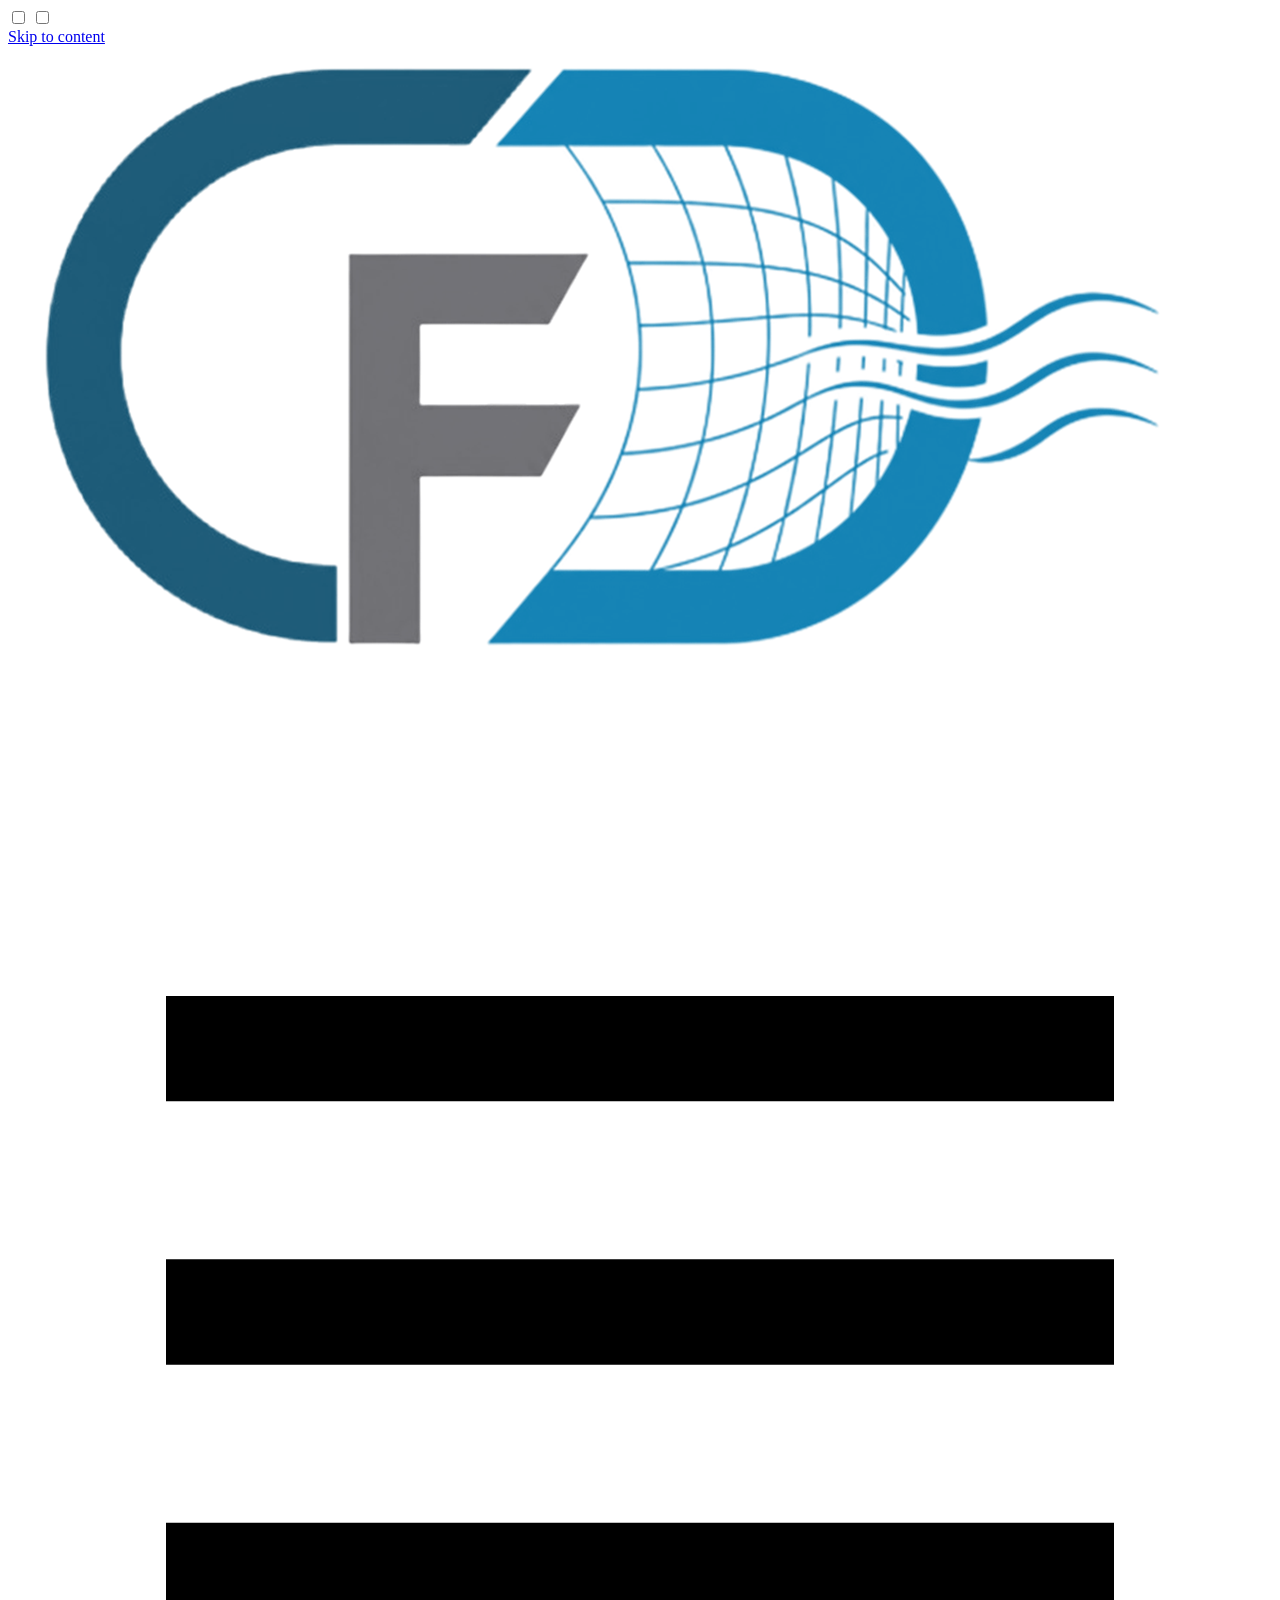
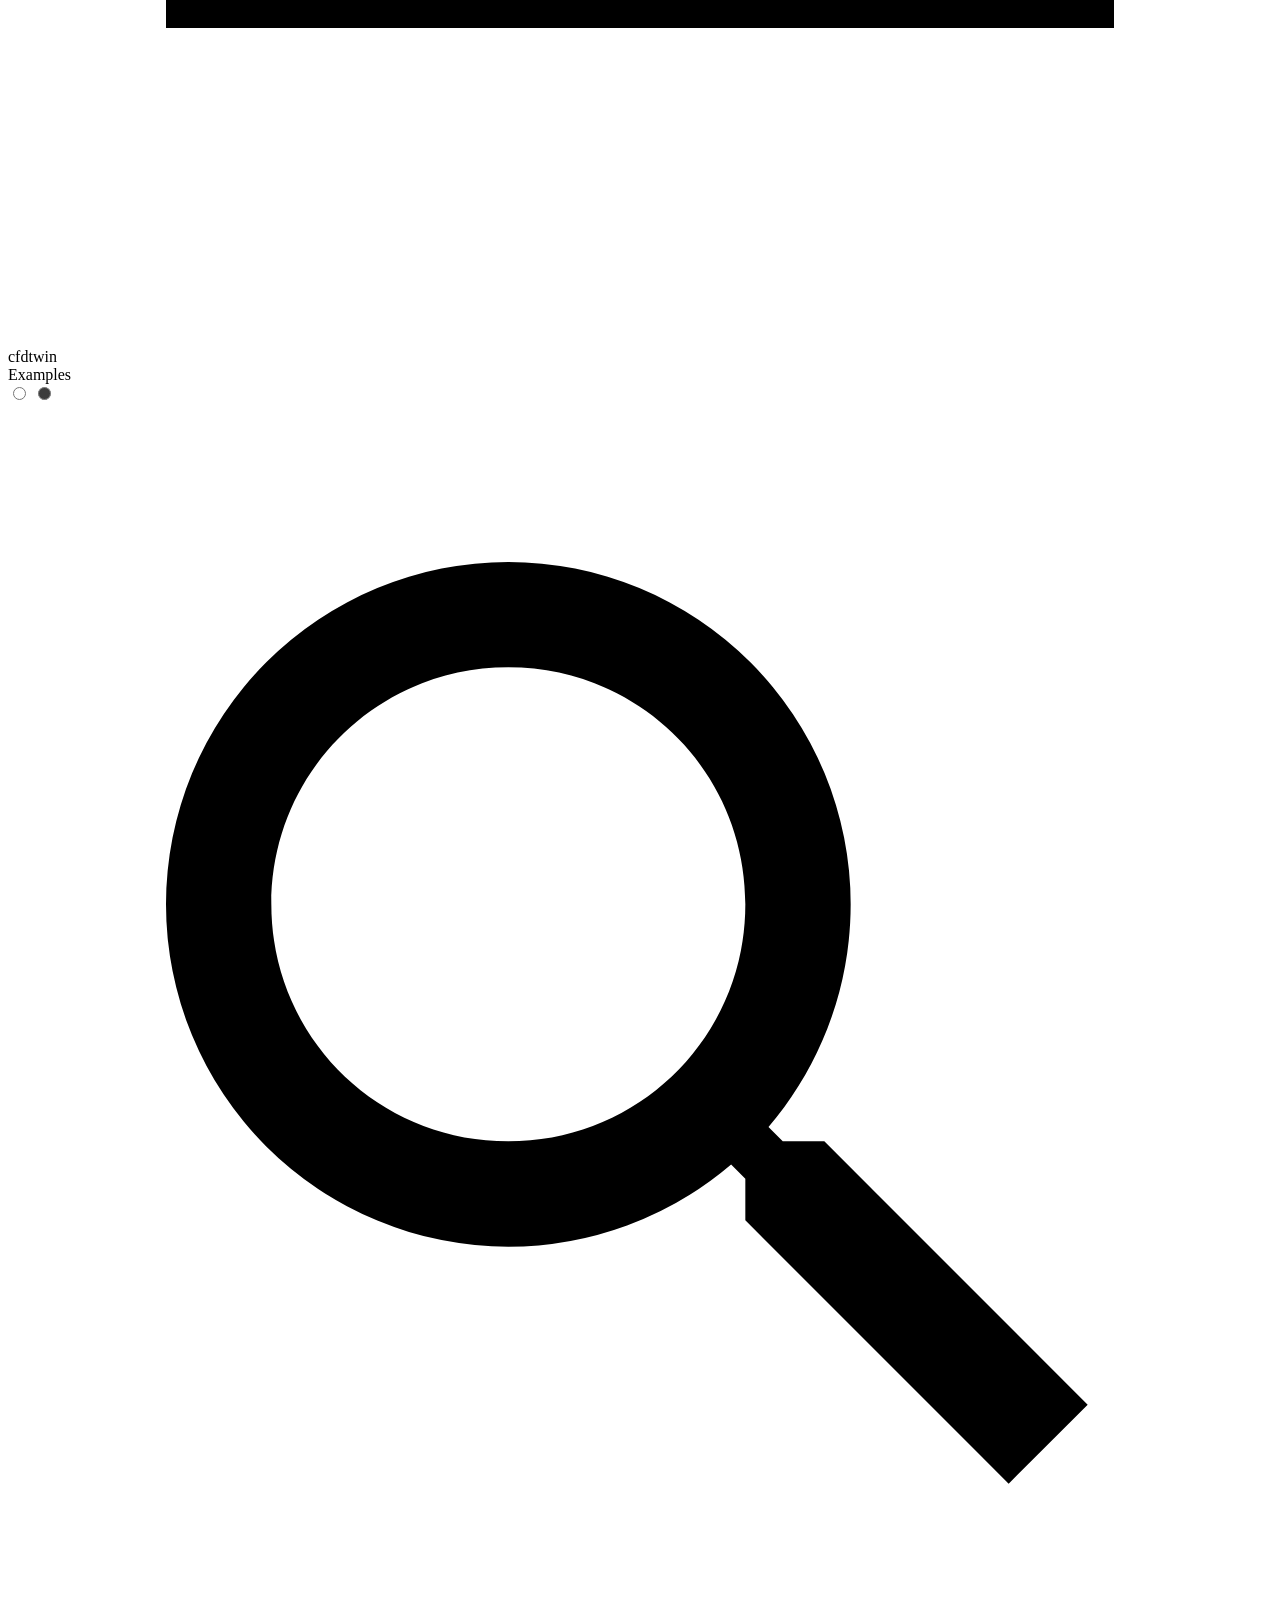
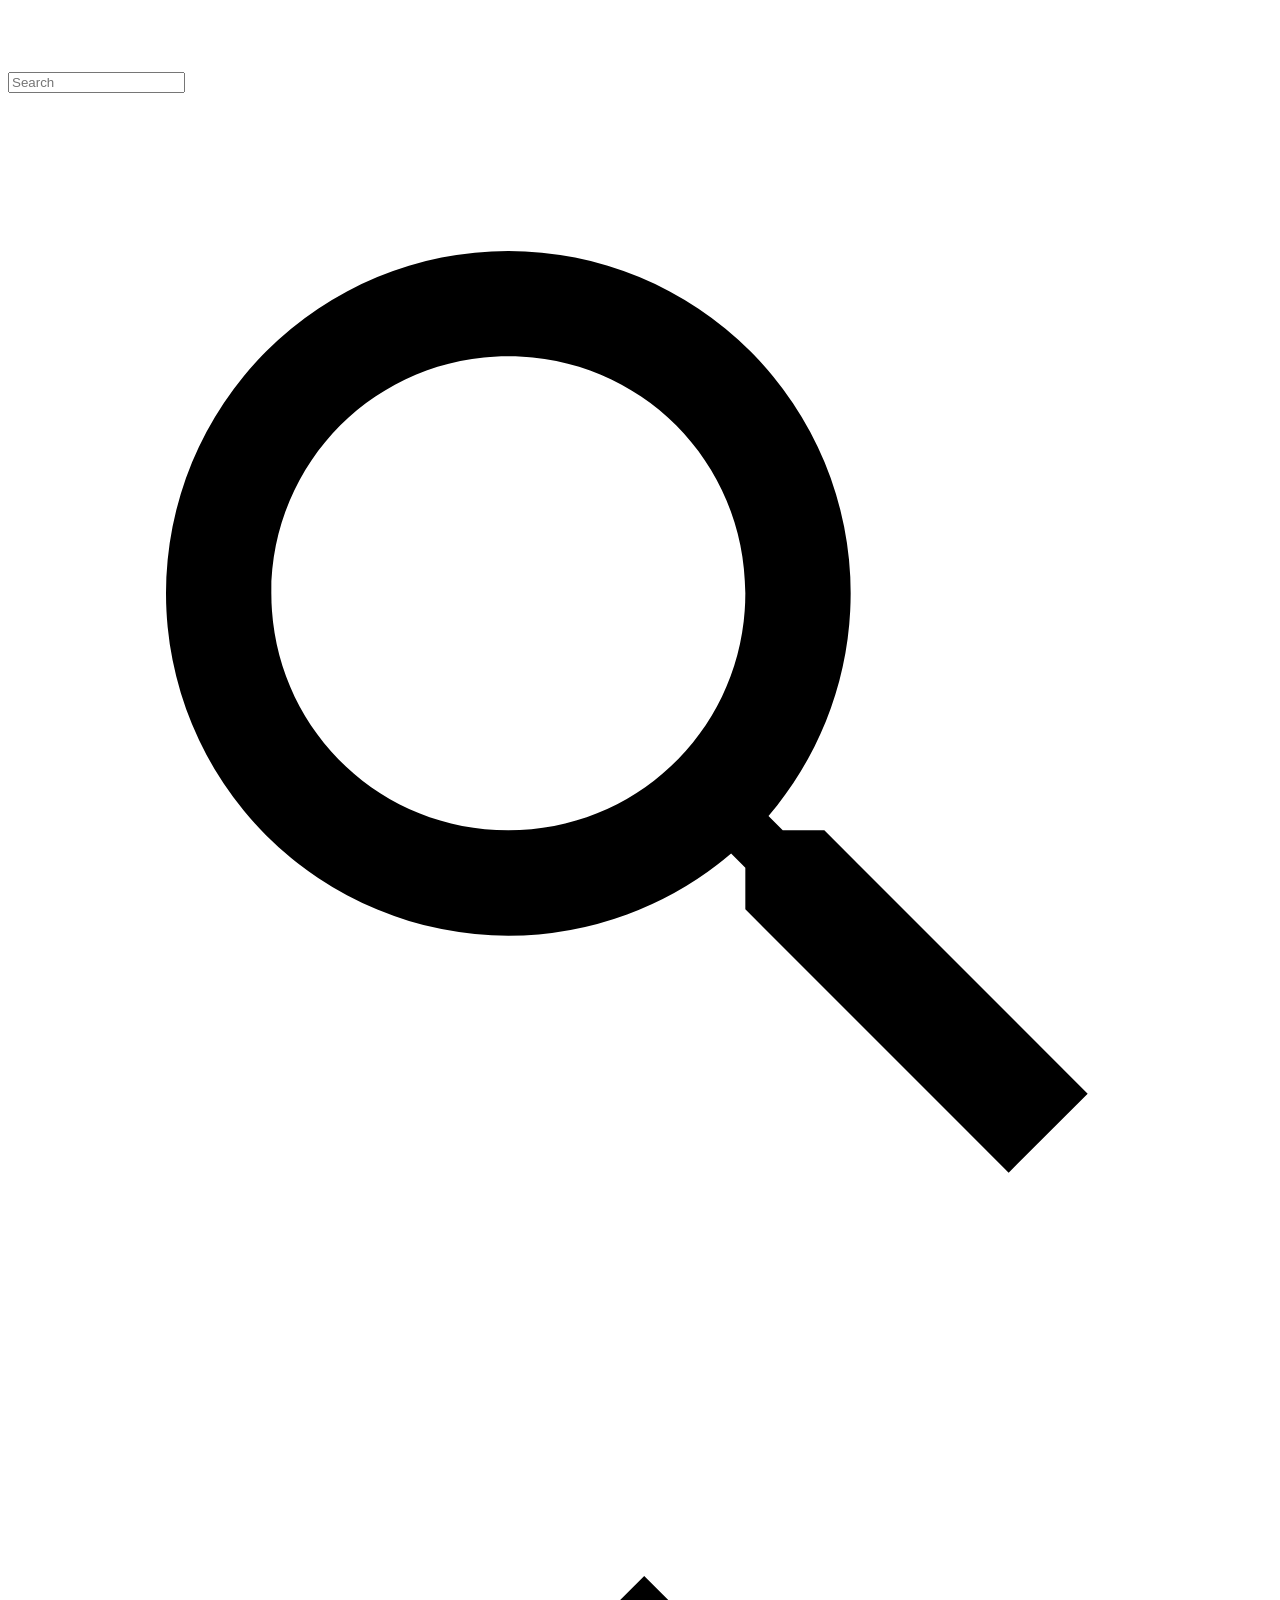
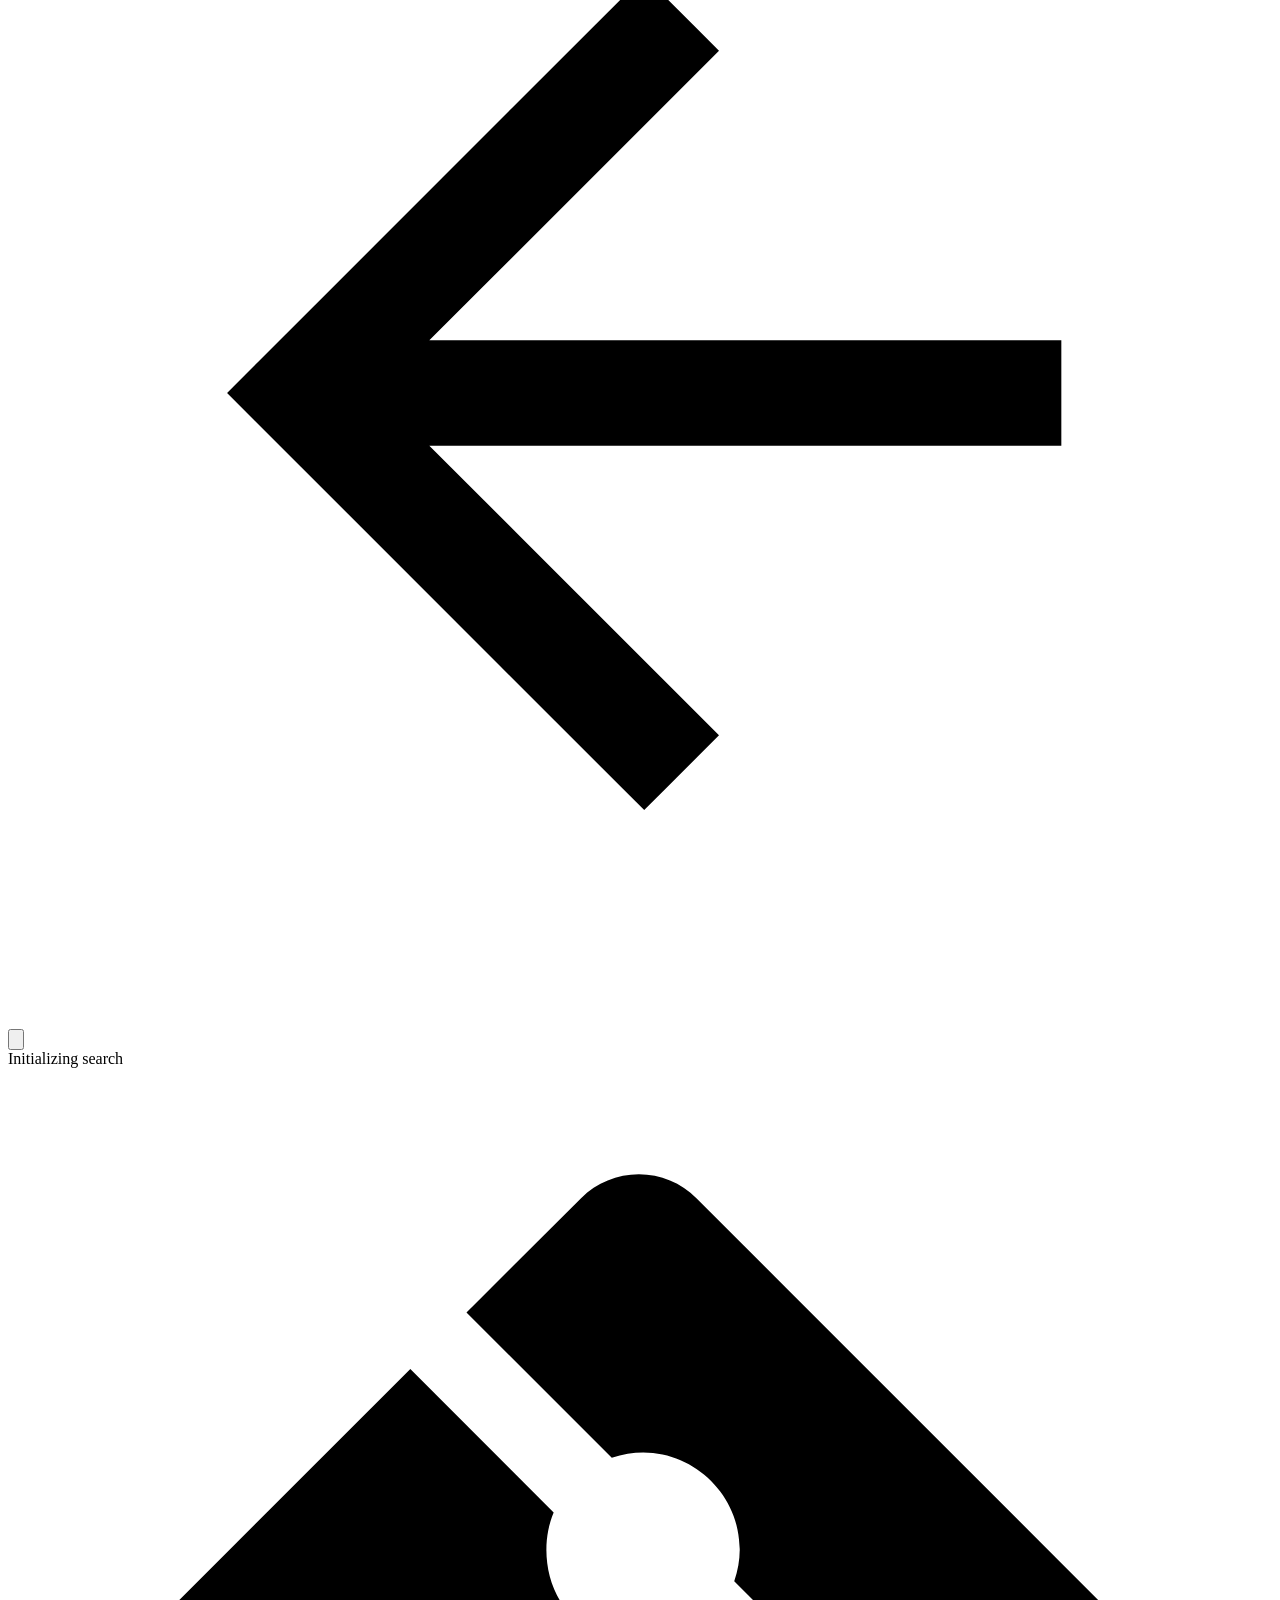
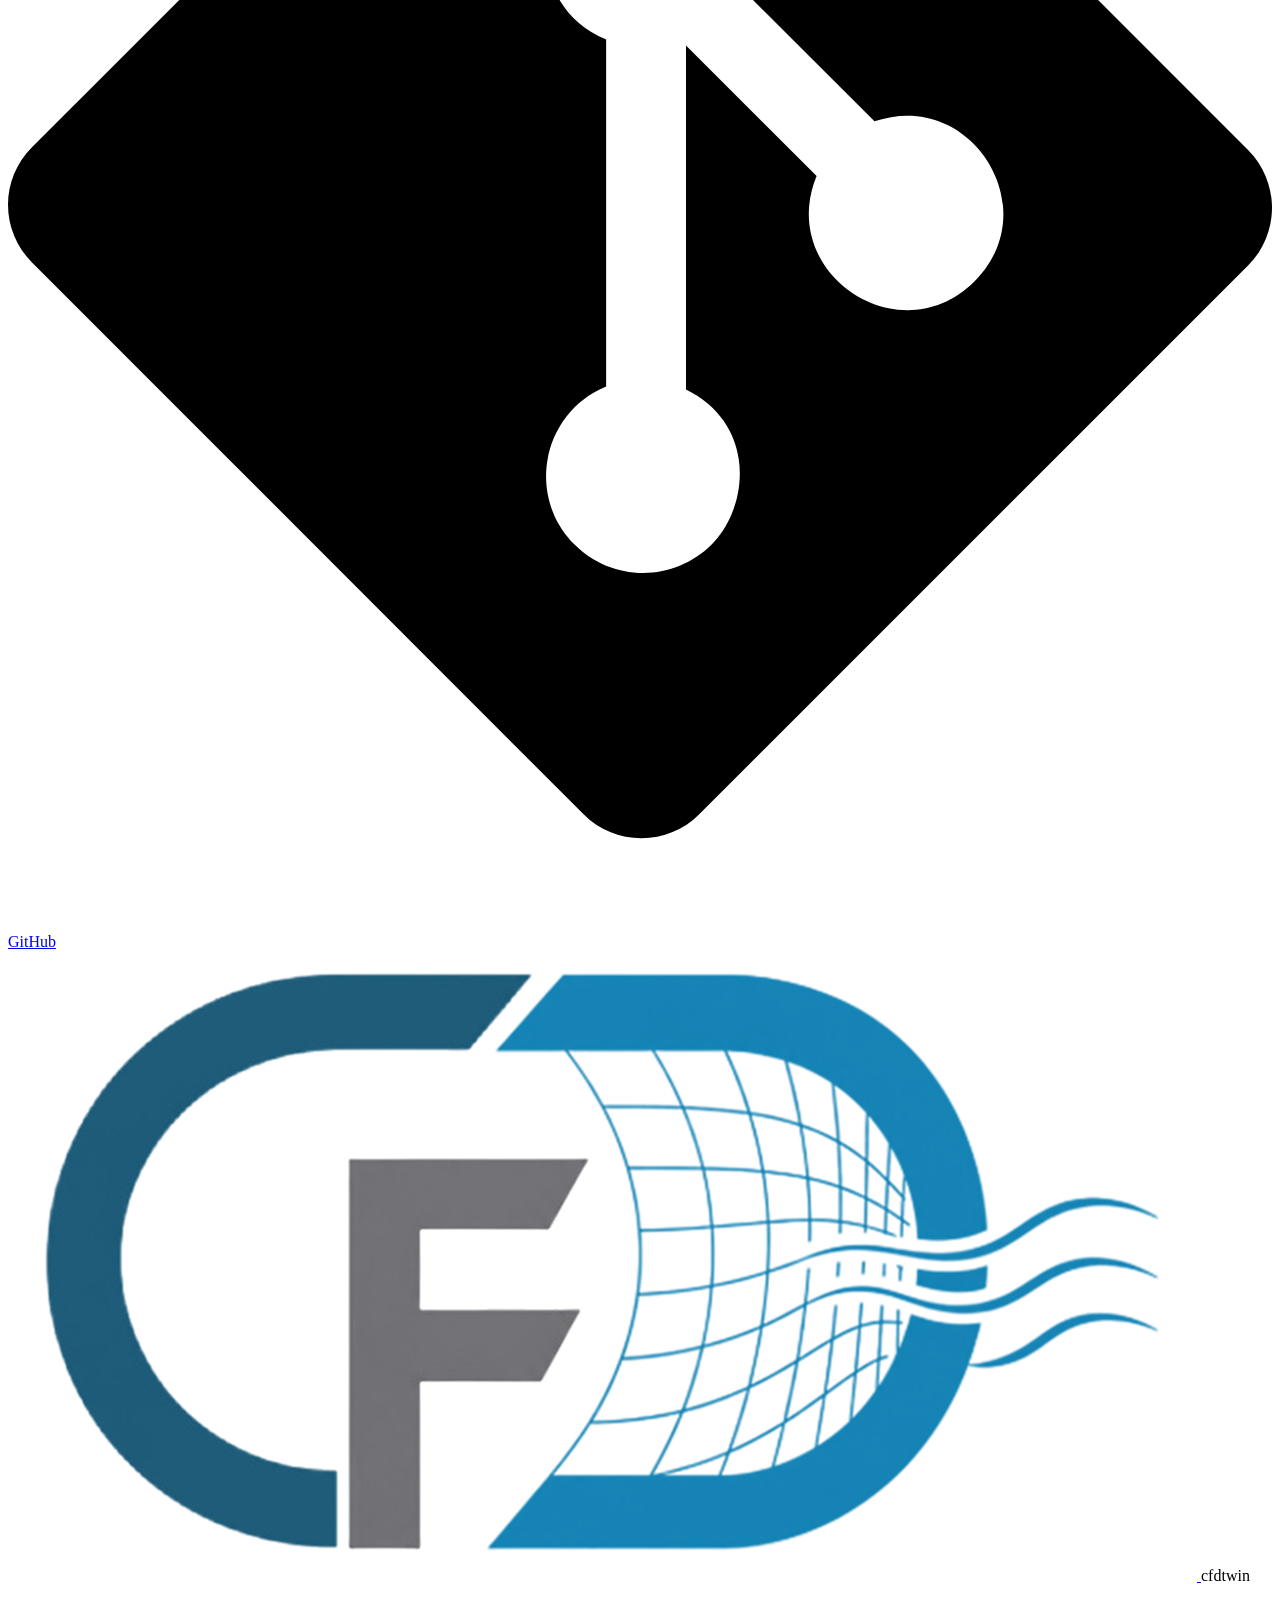
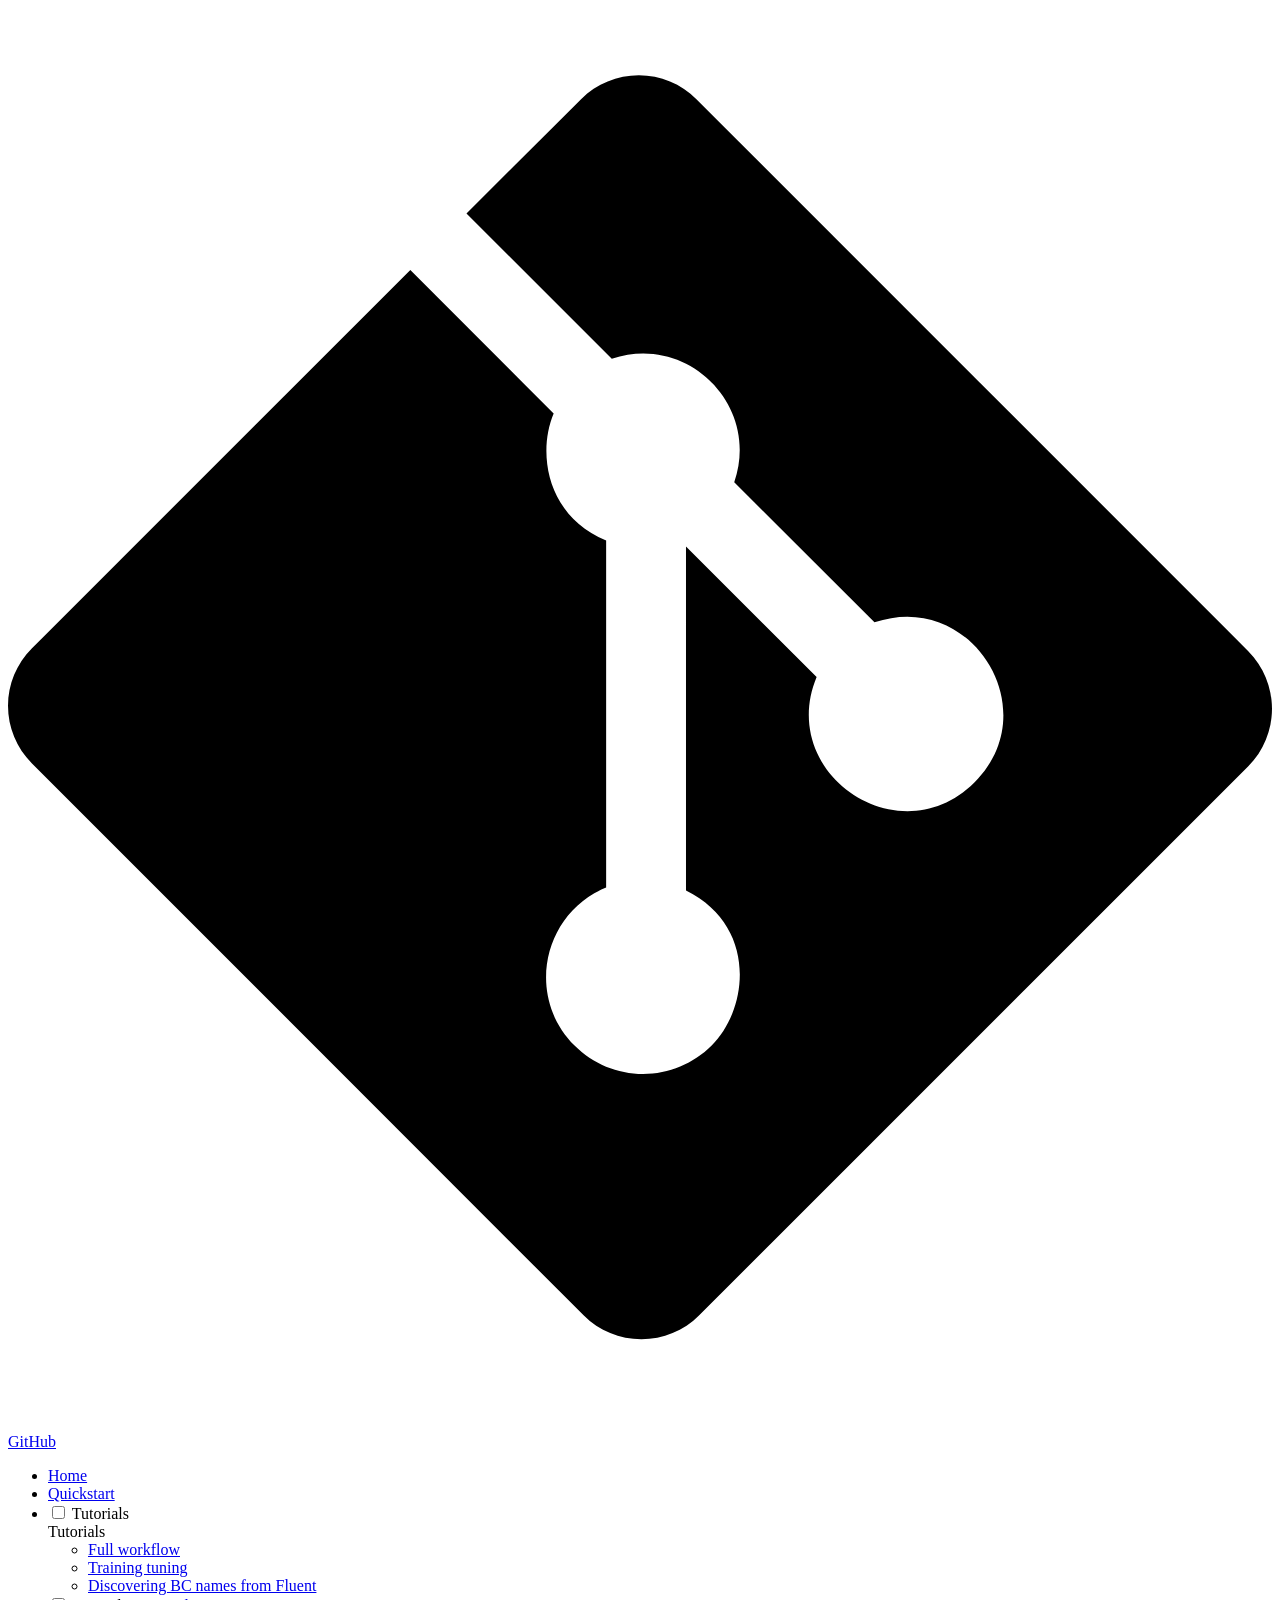
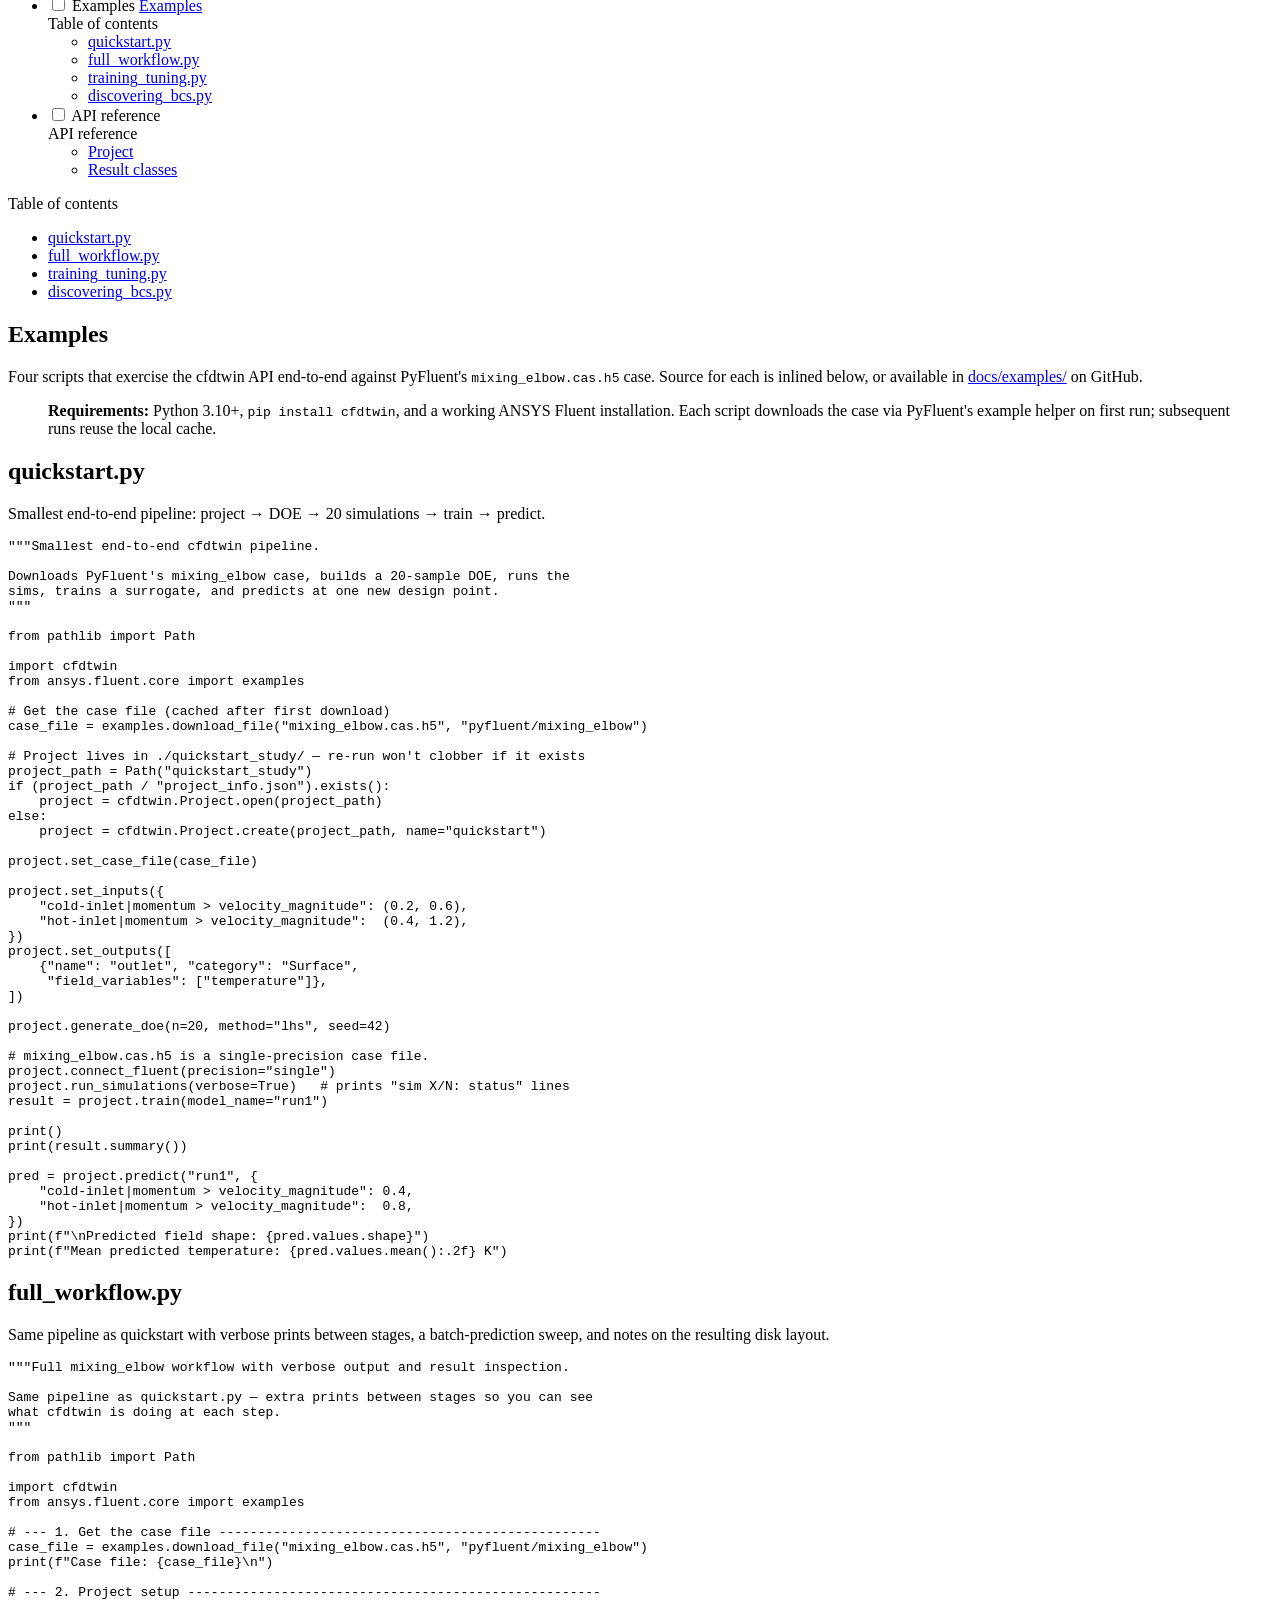
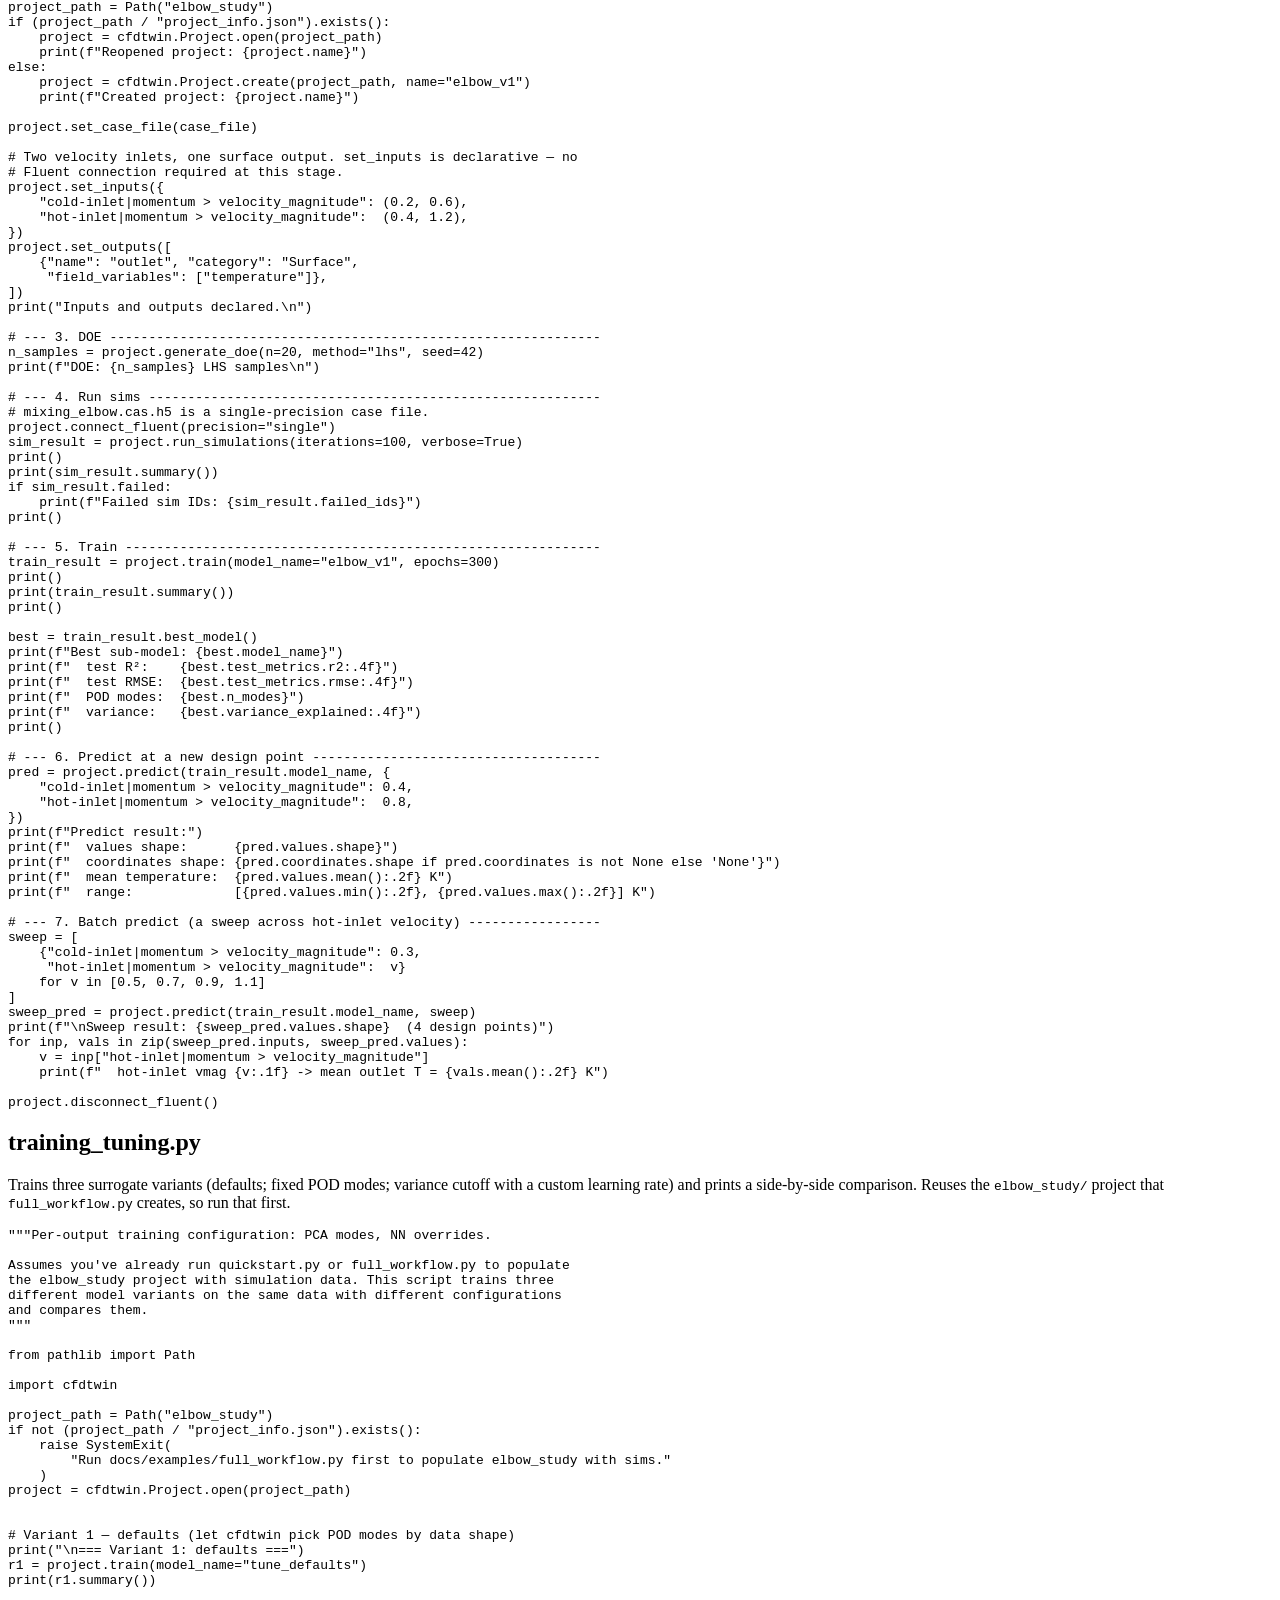
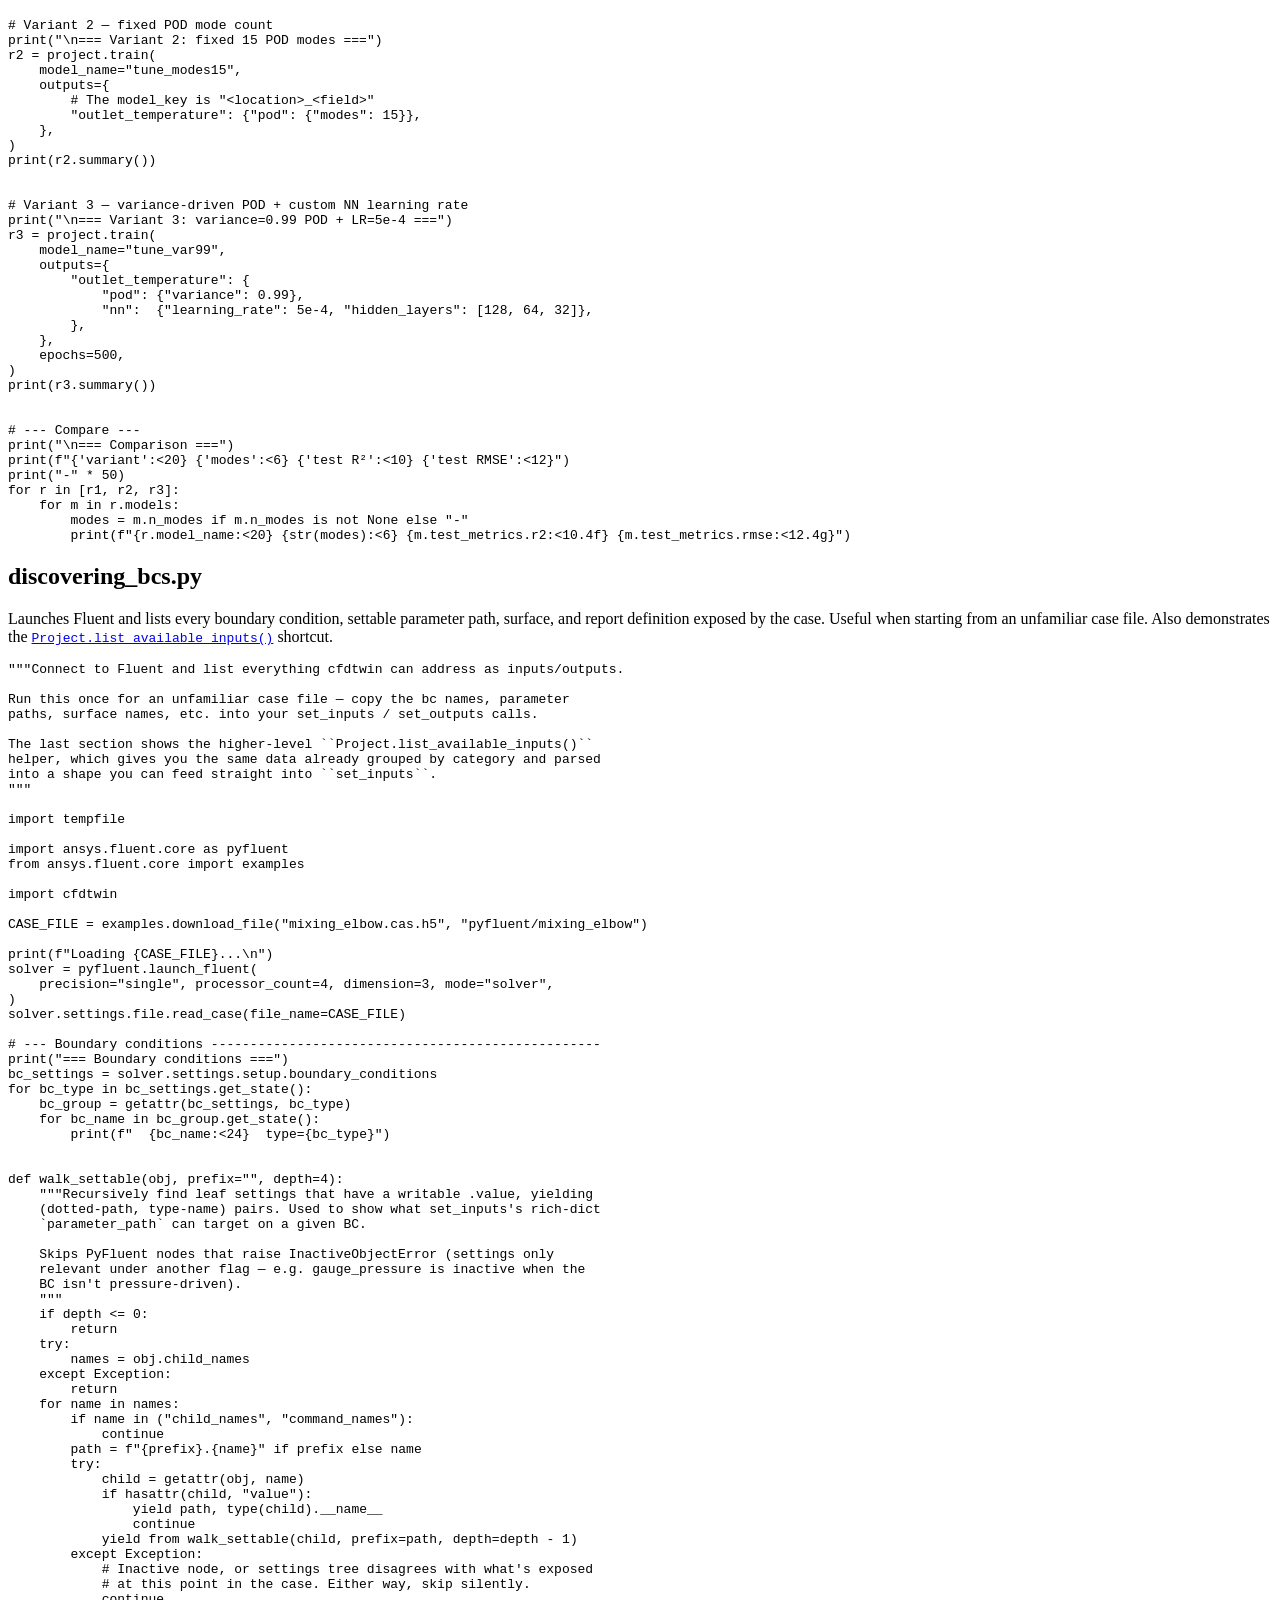
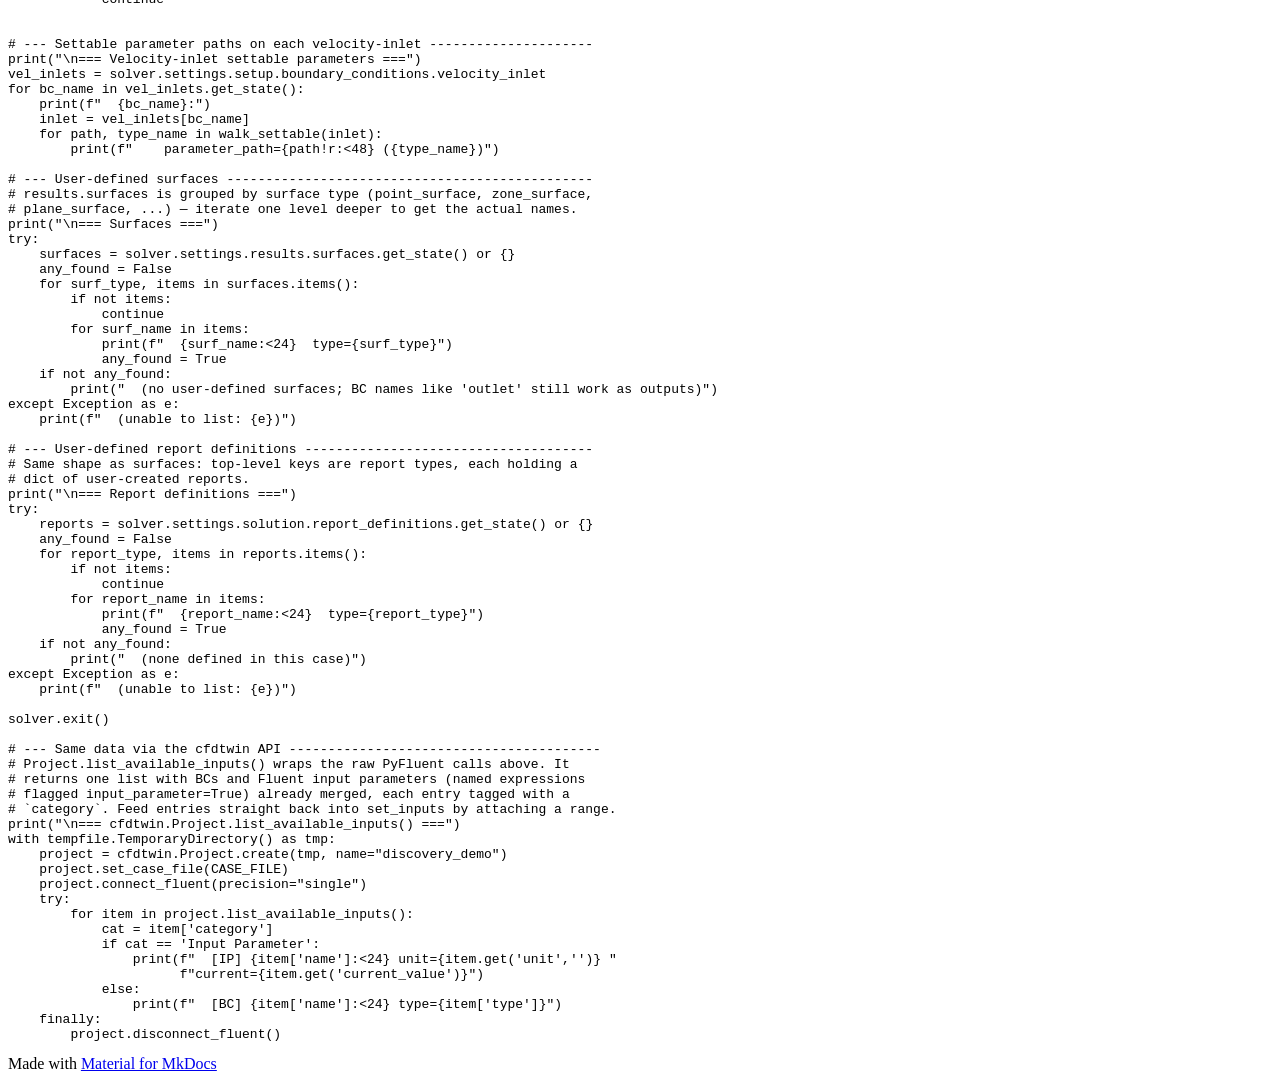
==== commit 02d41524: "Deployed a664871 with MkDocs version: 1.6.1" ====
--- a/examples/index.html
+++ b/examples/index.html
@@ -778,18 +778,17 @@
 
 
 <h1 id="examples">Examples</h1>
-<p>Four runnable scripts that exercise the cfdtwin API end-to-end against
-PyFluent's downloadable <code>mixing_elbow.cas.h5</code> case. Read them inline below or
-grab the source from
+<p>Four scripts that exercise the cfdtwin API end-to-end against PyFluent's
+<code>mixing_elbow.cas.h5</code> case. Source for each is inlined below, or available in
 <a href="https://github.com/UARK-NED3/CFDTwin/tree/master/docs/examples">docs/examples/</a>
 on GitHub.</p>
 <blockquote>
-<p><strong>Requirements:</strong> Python 3.10+, <code>pip install cfdtwin</code>, working ANSYS Fluent
-installation. Each script downloads the case via PyFluent's example helper
-on first run (cached locally afterwards).</p>
+<p><strong>Requirements:</strong> Python 3.10+, <code>pip install cfdtwin</code>, and a working ANSYS
+Fluent installation. Each script downloads the case via PyFluent's example
+helper on first run; subsequent runs reuse the local cache.</p>
 </blockquote>
 <h2 id="quickstartpy">quickstart.py</h2>
-<p>Smallest end-to-end pipeline: project → DOE → 20 sims → train → predict.</p>
+<p>Smallest end-to-end pipeline: project → DOE → 20 simulations → train → predict.</p>
 <div class="highlight"><pre><span></span><code><a id="__codelineno-0-1" name="__codelineno-0-1" href="#__codelineno-0-1"></a><span class="sd">&quot;&quot;&quot;Smallest end-to-end cfdtwin pipeline.</span>
 <a id="__codelineno-0-2" name="__codelineno-0-2" href="#__codelineno-0-2"></a>
 <a id="__codelineno-0-3" name="__codelineno-0-3" href="#__codelineno-0-3"></a><span class="sd">Downloads PyFluent&#39;s mixing_elbow case, builds a 20-sample DOE, runs the</span>
@@ -840,8 +839,8 @@
 <a id="__codelineno-0-48" name="__codelineno-0-48" href="#__codelineno-0-48"></a><span class="nb">print</span><span class="p">(</span><span class="sa">f</span><span class="s2">&quot;Mean predicted temperature: </span><span class="si">{</span><span class="n">pred</span><span class="o">.</span><span class="n">values</span><span class="o">.</span><span class="n">mean</span><span class="p">()</span><span class="si">:</span><span class="s2">.2f</span><span class="si">}</span><span class="s2"> K&quot;</span><span class="p">)</span>
 </code></pre></div>
 <h2 id="full_workflowpy">full_workflow.py</h2>
-<p>Same shape as quickstart but with verbose prints between every stage, a
-batch-prediction sweep, and disk-layout commentary.</p>
+<p>Same pipeline as quickstart with verbose prints between stages, a
+batch-prediction sweep, and notes on the resulting disk layout.</p>
 <div class="highlight"><pre><span></span><code><a id="__codelineno-1-1" name="__codelineno-1-1" href="#__codelineno-1-1"></a><span class="sd">&quot;&quot;&quot;Full mixing_elbow workflow with verbose output and result inspection.</span>
 <a id="__codelineno-1-2" name="__codelineno-1-2" href="#__codelineno-1-2"></a>
 <a id="__codelineno-1-3" name="__codelineno-1-3" href="#__codelineno-1-3"></a><span class="sd">Same pipeline as quickstart.py — extra prints between stages so you can see</span>
@@ -934,8 +933,8 @@
 <a id="__codelineno-1-90" name="__codelineno-1-90" href="#__codelineno-1-90"></a><span class="n">project</span><span class="o">.</span><span class="n">disconnect_fluent</span><span class="p">()</span>
 </code></pre></div>
 <h2 id="training_tuningpy">training_tuning.py</h2>
-<p>Trains three variants of the surrogate (defaults, fixed POD modes, variance
-cutoff + custom LR) and prints a side-by-side comparison. Reuses the
+<p>Trains three surrogate variants (defaults; fixed POD modes; variance cutoff
+with a custom learning rate) and prints a side-by-side comparison. Reuses the
 <code>elbow_study/</code> project that <code>full_workflow.py</code> creates, so run that first.</p>
 <div class="highlight"><pre><span></span><code><a id="__codelineno-2-1" name="__codelineno-2-1" href="#__codelineno-2-1"></a><span class="sd">&quot;&quot;&quot;Per-output training configuration: PCA modes, NN overrides.</span>
 <a id="__codelineno-2-2" name="__codelineno-2-2" href="#__codelineno-2-2"></a>
@@ -1000,9 +999,9 @@
 <a id="__codelineno-2-61" name="__codelineno-2-61" href="#__codelineno-2-61"></a>        <span class="nb">print</span><span class="p">(</span><span class="sa">f</span><span class="s2">&quot;</span><span class="si">{</span><span class="n">r</span><span class="o">.</span><span class="n">model_name</span><span class="si">:</span><span class="s2">&lt;20</span><span class="si">}</span><span class="s2"> </span><span class="si">{</span><span class="nb">str</span><span class="p">(</span><span class="n">modes</span><span class="p">)</span><span class="si">:</span><span class="s2">&lt;6</span><span class="si">}</span><span class="s2"> </span><span class="si">{</span><span class="n">m</span><span class="o">.</span><span class="n">test_metrics</span><span class="o">.</span><span class="n">r2</span><span class="si">:</span><span class="s2">&lt;10.4f</span><span class="si">}</span><span class="s2"> </span><span class="si">{</span><span class="n">m</span><span class="o">.</span><span class="n">test_metrics</span><span class="o">.</span><span class="n">rmse</span><span class="si">:</span><span class="s2">&lt;12.4g</span><span class="si">}</span><span class="s2">&quot;</span><span class="p">)</span>
 </code></pre></div>
 <h2 id="discovering_bcspy">discovering_bcs.py</h2>
-<p>One-shot exploration script — launches Fluent, lists every BC, settable
-parameter path, surface, and report definition the case exposes. Useful when
-starting from an unfamiliar case file. Also demonstrates the
+<p>Launches Fluent and lists every boundary condition, settable parameter path,
+surface, and report definition exposed by the case. Useful when starting from
+an unfamiliar case file. Also demonstrates the
 <a href="../api/project/#cfdtwin.Project.list_available_inputs"><code>Project.list_available_inputs()</code></a>
 shortcut.</p>
 <div class="highlight"><pre><span></span><code><a id="__codelineno-3-1" name="__codelineno-3-1" href="#__codelineno-3-1"></a><span class="sd">&quot;&quot;&quot;Connect to Fluent and list everything cfdtwin can address as inputs/outputs.</span>
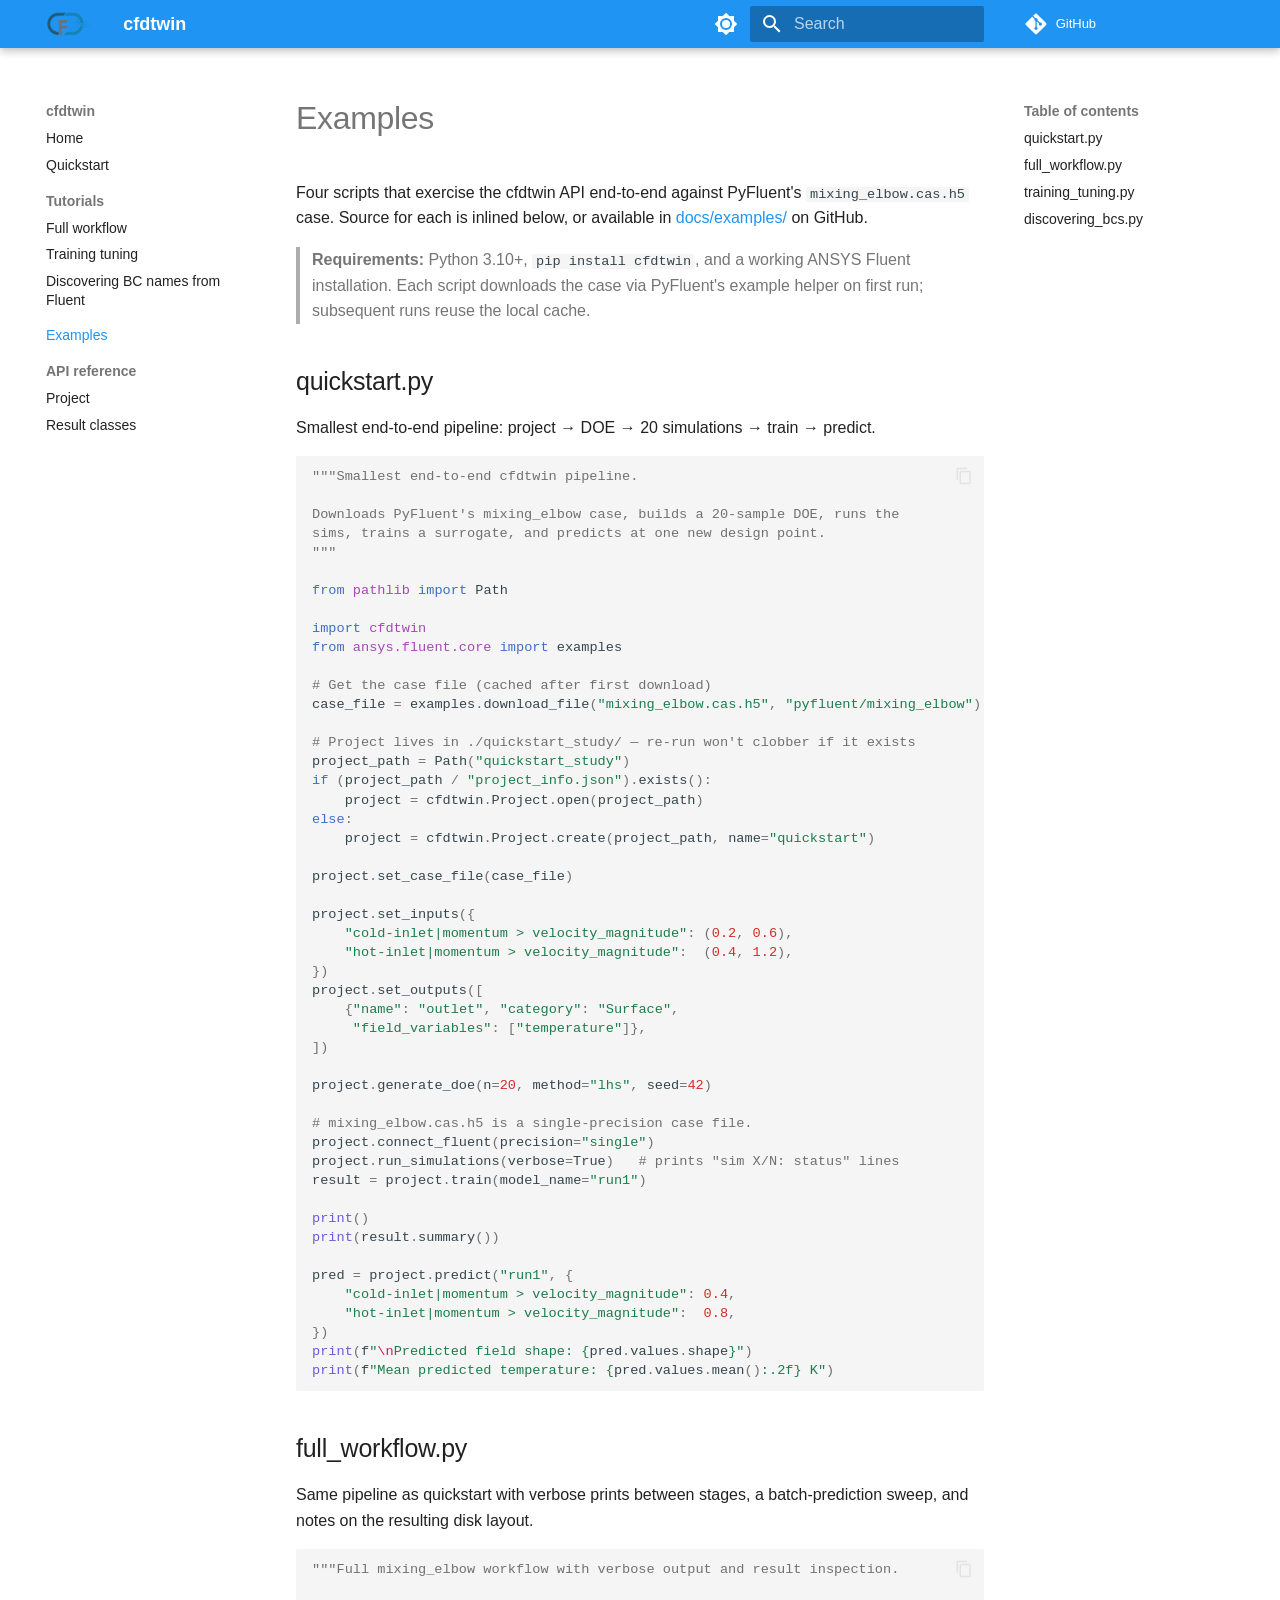
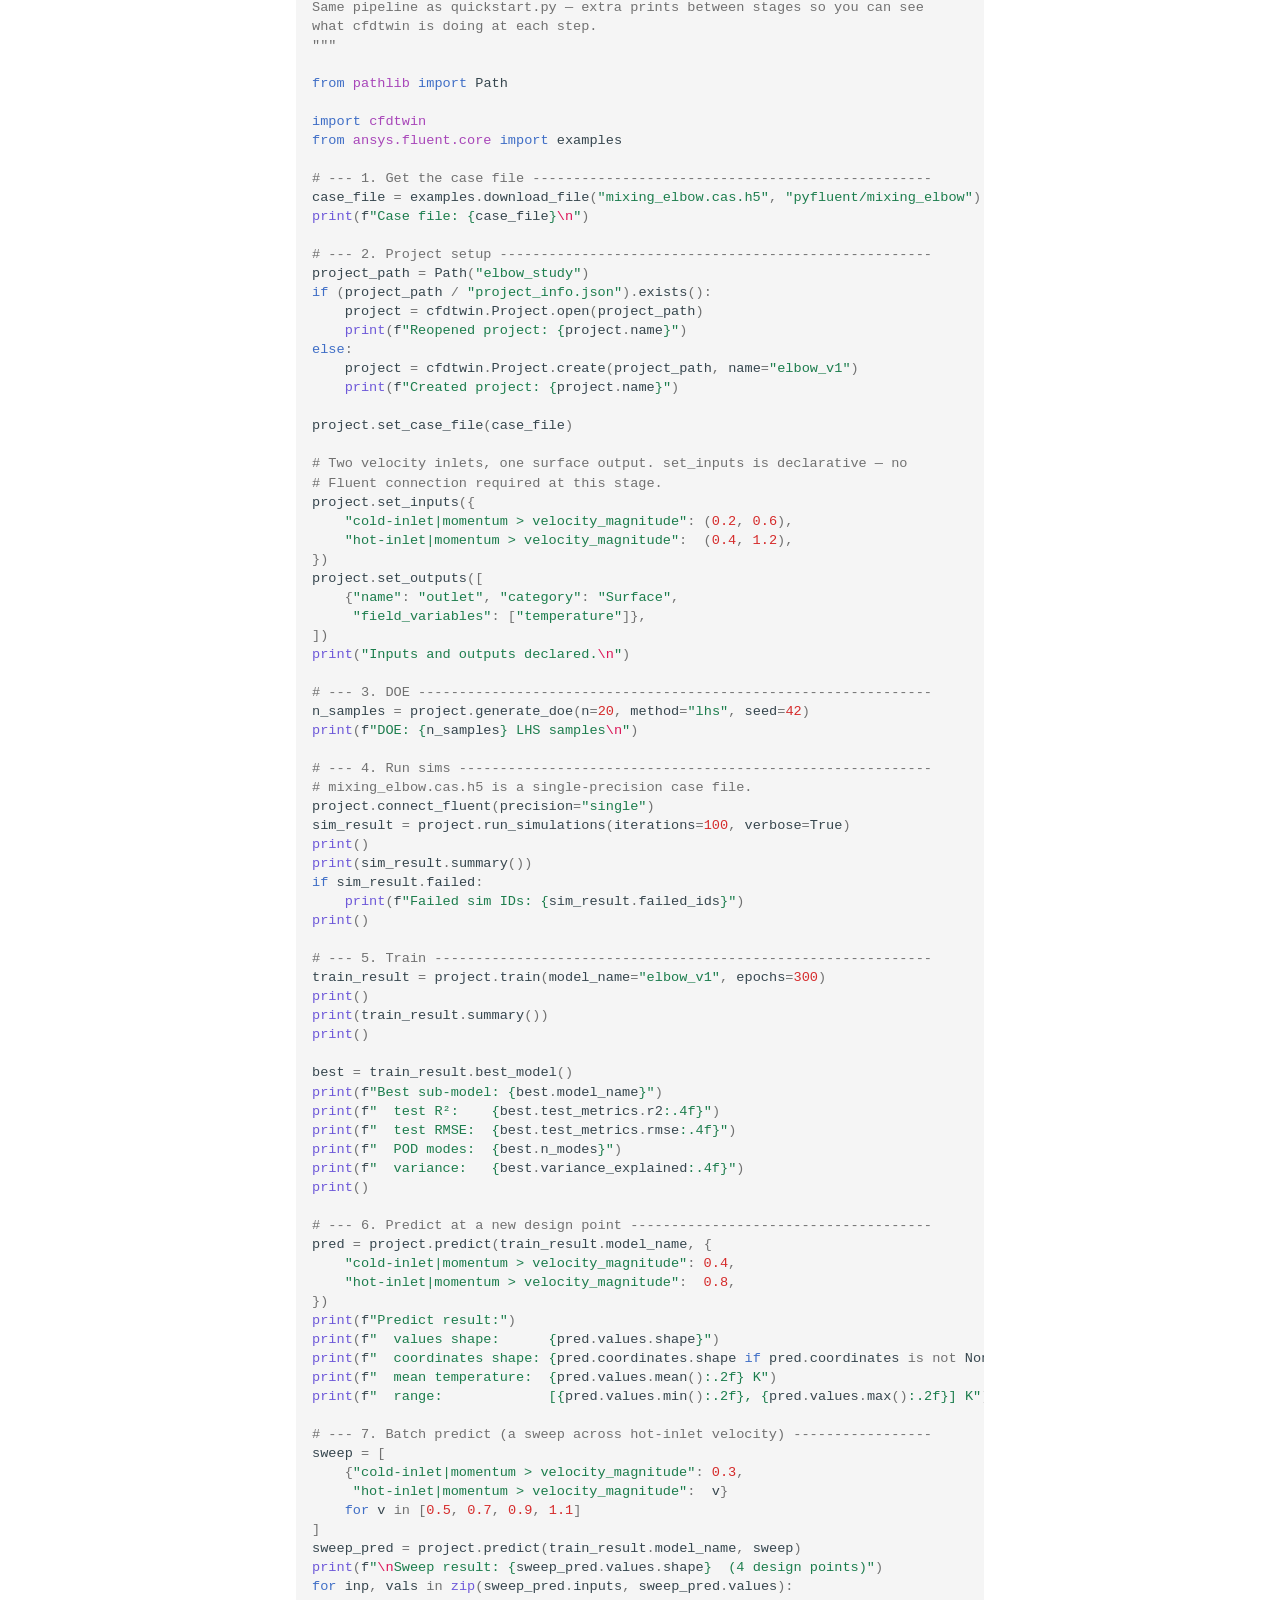
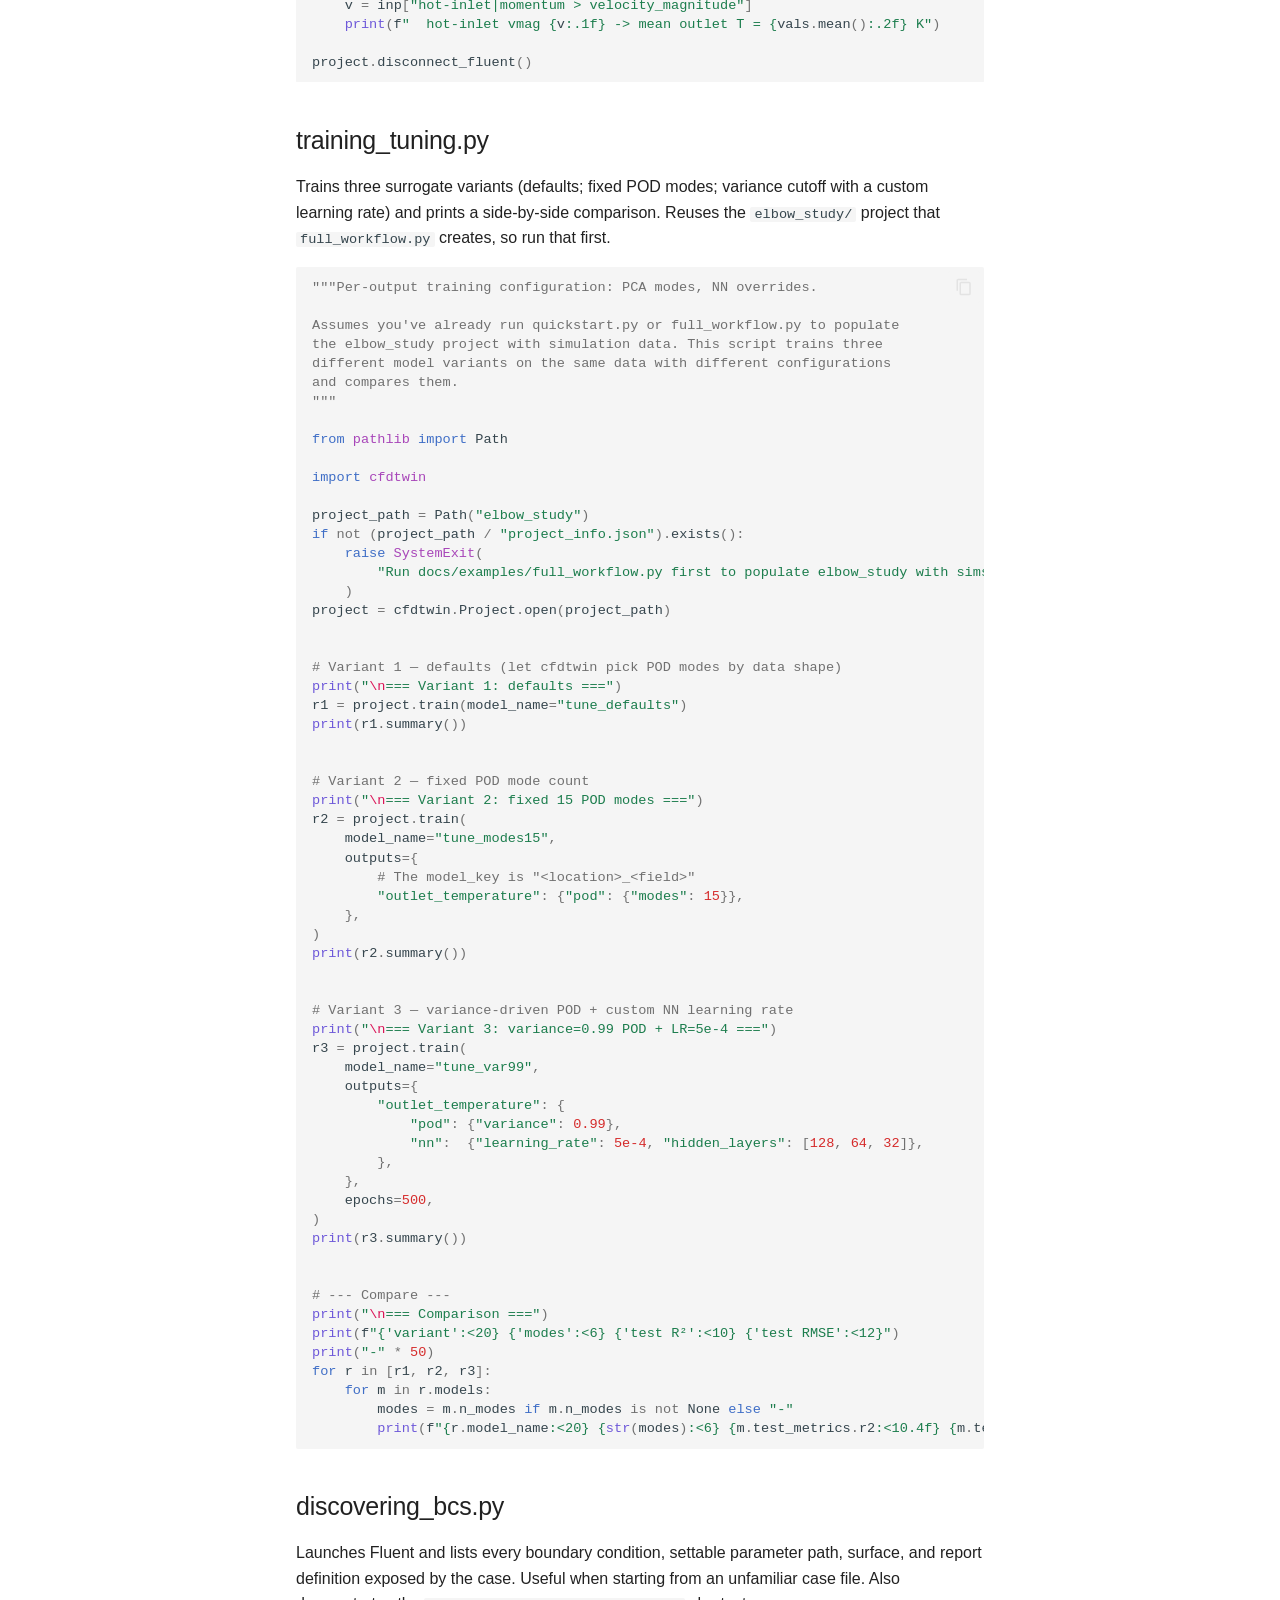
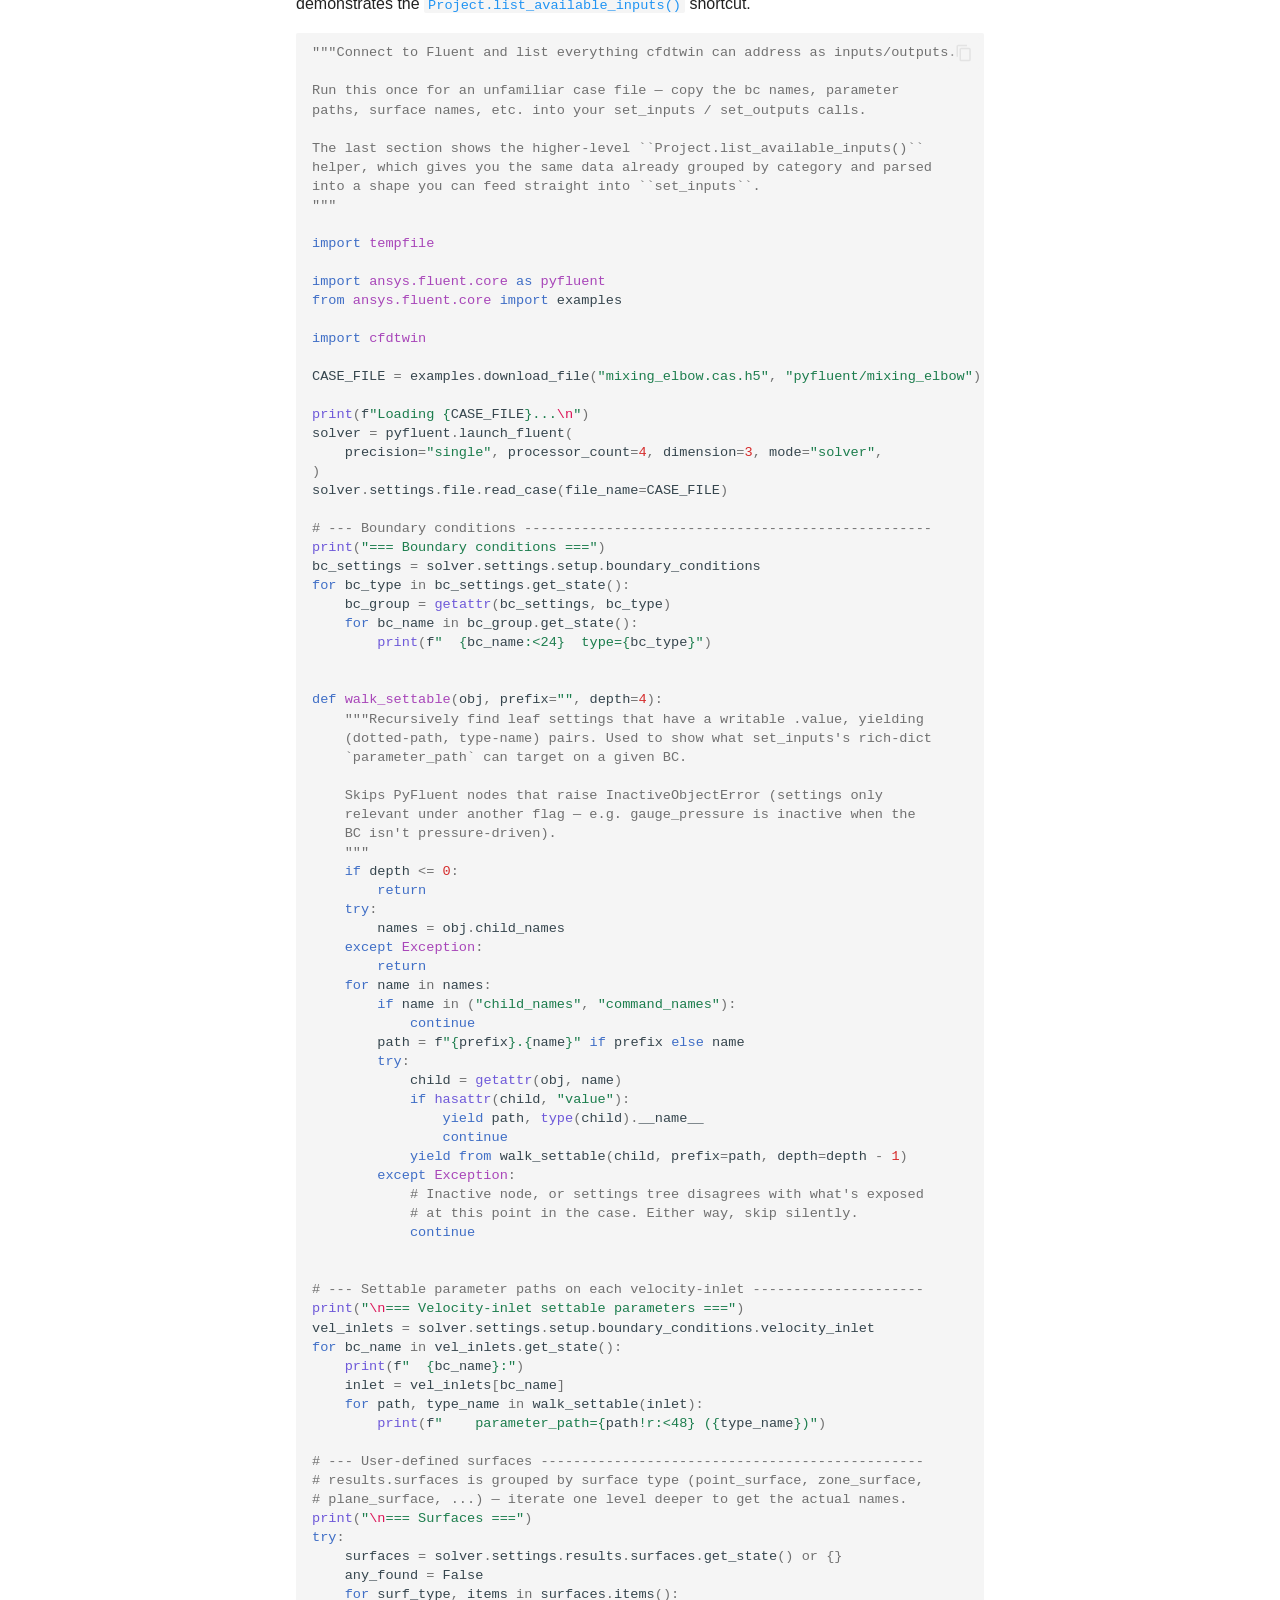
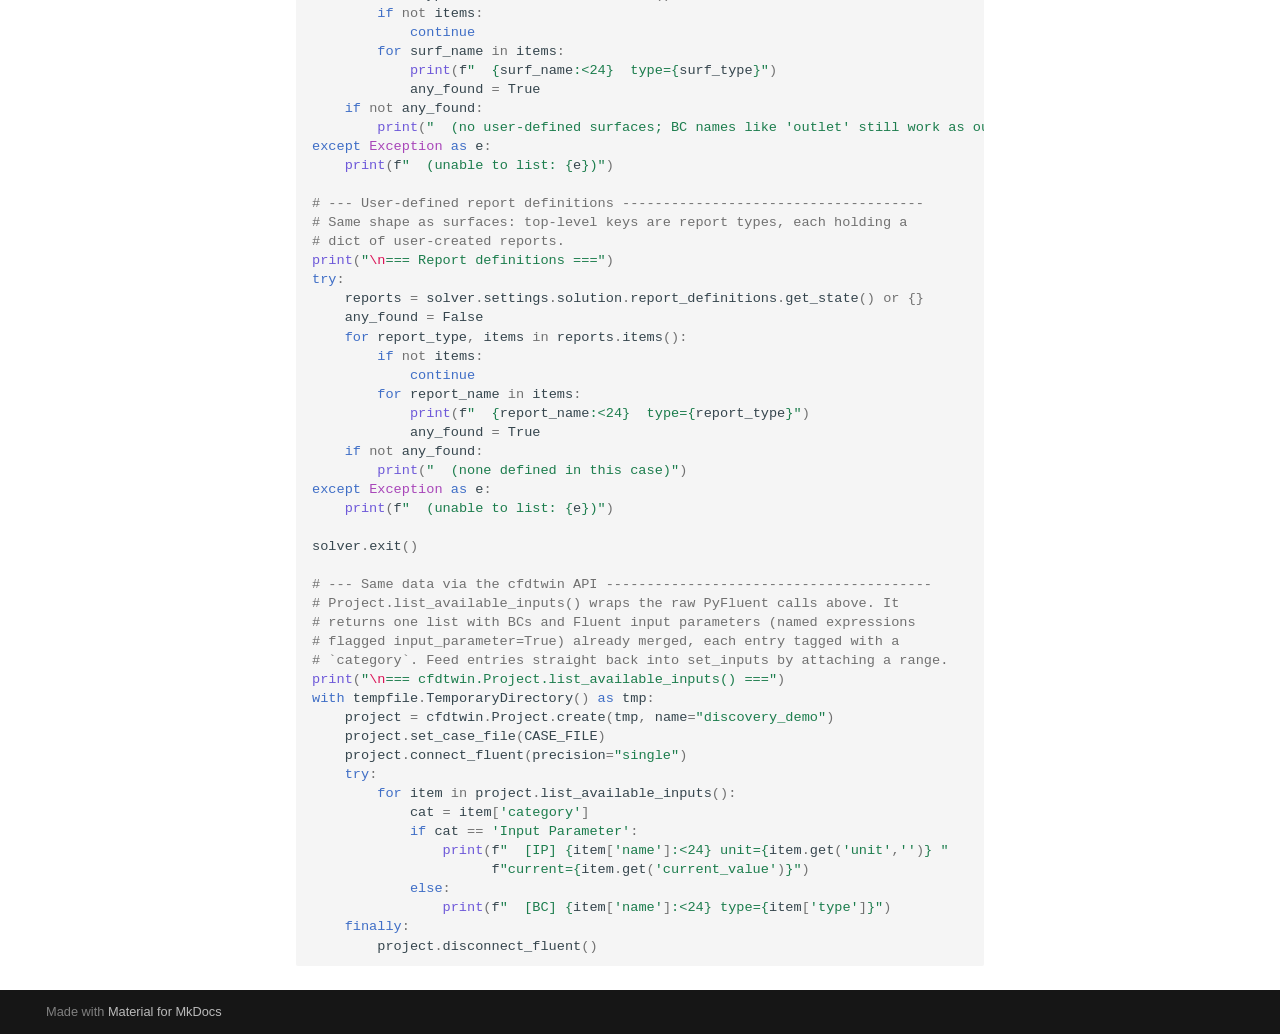
==== commit 927736f4: "Deployed a9b1c16 with MkDocs version: 1.6.1" ====
--- a/examples/index.html
+++ b/examples/index.html
@@ -21,7 +21,7 @@
       
       
       <link rel="icon" href="../assets/logo_icon.png">
-      <meta name="generator" content="mkdocs-1.6.1, mkdocs-material-9.7.6">
+      <meta name="generator" content="mkdocs-1.6.1, mkdocs-material-9.7.7">
     
     
       
@@ -29,7 +29,7 @@
       
     
     
-      <link rel="stylesheet" href="../assets/stylesheets/main.484c7ddc.min.css">
+      <link rel="stylesheet" href="../assets/stylesheets/main.ec1eaa64.min.css">
       
         
         <link rel="stylesheet" href="../assets/stylesheets/palette.ab4e12ef.min.css">
@@ -789,11 +789,11 @@
 </blockquote>
 <h2 id="quickstartpy">quickstart.py</h2>
 <p>Smallest end-to-end pipeline: project → DOE → 20 simulations → train → predict.</p>
-<div class="highlight"><pre><span></span><code><a id="__codelineno-0-1" name="__codelineno-0-1" href="#__codelineno-0-1"></a><span class="sd">&quot;&quot;&quot;Smallest end-to-end cfdtwin pipeline.</span>
+<div class="highlight"><pre><span></span><code><a id="__codelineno-0-1" name="__codelineno-0-1" href="#__codelineno-0-1"></a><span class="sd">"""Smallest end-to-end cfdtwin pipeline.</span>
 <a id="__codelineno-0-2" name="__codelineno-0-2" href="#__codelineno-0-2"></a>
-<a id="__codelineno-0-3" name="__codelineno-0-3" href="#__codelineno-0-3"></a><span class="sd">Downloads PyFluent&#39;s mixing_elbow case, builds a 20-sample DOE, runs the</span>
+<a id="__codelineno-0-3" name="__codelineno-0-3" href="#__codelineno-0-3"></a><span class="sd">Downloads PyFluent's mixing_elbow case, builds a 20-sample DOE, runs the</span>
 <a id="__codelineno-0-4" name="__codelineno-0-4" href="#__codelineno-0-4"></a><span class="sd">sims, trains a surrogate, and predicts at one new design point.</span>
-<a id="__codelineno-0-5" name="__codelineno-0-5" href="#__codelineno-0-5"></a><span class="sd">&quot;&quot;&quot;</span>
+<a id="__codelineno-0-5" name="__codelineno-0-5" href="#__codelineno-0-5"></a><span class="sd">"""</span>
 <a id="__codelineno-0-6" name="__codelineno-0-6" href="#__codelineno-0-6"></a>
 <a id="__codelineno-0-7" name="__codelineno-0-7" href="#__codelineno-0-7"></a><span class="kn">from</span><span class="w"> </span><span class="nn">pathlib</span><span class="w"> </span><span class="kn">import</span> <span class="n">Path</span>
 <a id="__codelineno-0-8" name="__codelineno-0-8" href="#__codelineno-0-8"></a>
@@ -801,51 +801,51 @@
 <a id="__codelineno-0-10" name="__codelineno-0-10" href="#__codelineno-0-10"></a><span class="kn">from</span><span class="w"> </span><span class="nn">ansys.fluent.core</span><span class="w"> </span><span class="kn">import</span> <span class="n">examples</span>
 <a id="__codelineno-0-11" name="__codelineno-0-11" href="#__codelineno-0-11"></a>
 <a id="__codelineno-0-12" name="__codelineno-0-12" href="#__codelineno-0-12"></a><span class="c1"># Get the case file (cached after first download)</span>
-<a id="__codelineno-0-13" name="__codelineno-0-13" href="#__codelineno-0-13"></a><span class="n">case_file</span> <span class="o">=</span> <span class="n">examples</span><span class="o">.</span><span class="n">download_file</span><span class="p">(</span><span class="s2">&quot;mixing_elbow.cas.h5&quot;</span><span class="p">,</span> <span class="s2">&quot;pyfluent/mixing_elbow&quot;</span><span class="p">)</span>
+<a id="__codelineno-0-13" name="__codelineno-0-13" href="#__codelineno-0-13"></a><span class="n">case_file</span> <span class="o">=</span> <span class="n">examples</span><span class="o">.</span><span class="n">download_file</span><span class="p">(</span><span class="s2">"mixing_elbow.cas.h5"</span><span class="p">,</span> <span class="s2">"pyfluent/mixing_elbow"</span><span class="p">)</span>
 <a id="__codelineno-0-14" name="__codelineno-0-14" href="#__codelineno-0-14"></a>
-<a id="__codelineno-0-15" name="__codelineno-0-15" href="#__codelineno-0-15"></a><span class="c1"># Project lives in ./quickstart_study/ — re-run won&#39;t clobber if it exists</span>
-<a id="__codelineno-0-16" name="__codelineno-0-16" href="#__codelineno-0-16"></a><span class="n">project_path</span> <span class="o">=</span> <span class="n">Path</span><span class="p">(</span><span class="s2">&quot;quickstart_study&quot;</span><span class="p">)</span>
-<a id="__codelineno-0-17" name="__codelineno-0-17" href="#__codelineno-0-17"></a><span class="k">if</span> <span class="p">(</span><span class="n">project_path</span> <span class="o">/</span> <span class="s2">&quot;project_info.json&quot;</span><span class="p">)</span><span class="o">.</span><span class="n">exists</span><span class="p">():</span>
+<a id="__codelineno-0-15" name="__codelineno-0-15" href="#__codelineno-0-15"></a><span class="c1"># Project lives in ./quickstart_study/ — re-run won't clobber if it exists</span>
+<a id="__codelineno-0-16" name="__codelineno-0-16" href="#__codelineno-0-16"></a><span class="n">project_path</span> <span class="o">=</span> <span class="n">Path</span><span class="p">(</span><span class="s2">"quickstart_study"</span><span class="p">)</span>
+<a id="__codelineno-0-17" name="__codelineno-0-17" href="#__codelineno-0-17"></a><span class="k">if</span> <span class="p">(</span><span class="n">project_path</span> <span class="o">/</span> <span class="s2">"project_info.json"</span><span class="p">)</span><span class="o">.</span><span class="n">exists</span><span class="p">():</span>
 <a id="__codelineno-0-18" name="__codelineno-0-18" href="#__codelineno-0-18"></a>    <span class="n">project</span> <span class="o">=</span> <span class="n">cfdtwin</span><span class="o">.</span><span class="n">Project</span><span class="o">.</span><span class="n">open</span><span class="p">(</span><span class="n">project_path</span><span class="p">)</span>
 <a id="__codelineno-0-19" name="__codelineno-0-19" href="#__codelineno-0-19"></a><span class="k">else</span><span class="p">:</span>
-<a id="__codelineno-0-20" name="__codelineno-0-20" href="#__codelineno-0-20"></a>    <span class="n">project</span> <span class="o">=</span> <span class="n">cfdtwin</span><span class="o">.</span><span class="n">Project</span><span class="o">.</span><span class="n">create</span><span class="p">(</span><span class="n">project_path</span><span class="p">,</span> <span class="n">name</span><span class="o">=</span><span class="s2">&quot;quickstart&quot;</span><span class="p">)</span>
+<a id="__codelineno-0-20" name="__codelineno-0-20" href="#__codelineno-0-20"></a>    <span class="n">project</span> <span class="o">=</span> <span class="n">cfdtwin</span><span class="o">.</span><span class="n">Project</span><span class="o">.</span><span class="n">create</span><span class="p">(</span><span class="n">project_path</span><span class="p">,</span> <span class="n">name</span><span class="o">=</span><span class="s2">"quickstart"</span><span class="p">)</span>
 <a id="__codelineno-0-21" name="__codelineno-0-21" href="#__codelineno-0-21"></a>
 <a id="__codelineno-0-22" name="__codelineno-0-22" href="#__codelineno-0-22"></a><span class="n">project</span><span class="o">.</span><span class="n">set_case_file</span><span class="p">(</span><span class="n">case_file</span><span class="p">)</span>
 <a id="__codelineno-0-23" name="__codelineno-0-23" href="#__codelineno-0-23"></a>
 <a id="__codelineno-0-24" name="__codelineno-0-24" href="#__codelineno-0-24"></a><span class="n">project</span><span class="o">.</span><span class="n">set_inputs</span><span class="p">({</span>
-<a id="__codelineno-0-25" name="__codelineno-0-25" href="#__codelineno-0-25"></a>    <span class="s2">&quot;cold-inlet|momentum &gt; velocity_magnitude&quot;</span><span class="p">:</span> <span class="p">(</span><span class="mf">0.2</span><span class="p">,</span> <span class="mf">0.6</span><span class="p">),</span>
-<a id="__codelineno-0-26" name="__codelineno-0-26" href="#__codelineno-0-26"></a>    <span class="s2">&quot;hot-inlet|momentum &gt; velocity_magnitude&quot;</span><span class="p">:</span>  <span class="p">(</span><span class="mf">0.4</span><span class="p">,</span> <span class="mf">1.2</span><span class="p">),</span>
+<a id="__codelineno-0-25" name="__codelineno-0-25" href="#__codelineno-0-25"></a>    <span class="s2">"cold-inlet|momentum &gt; velocity_magnitude"</span><span class="p">:</span> <span class="p">(</span><span class="mf">0.2</span><span class="p">,</span> <span class="mf">0.6</span><span class="p">),</span>
+<a id="__codelineno-0-26" name="__codelineno-0-26" href="#__codelineno-0-26"></a>    <span class="s2">"hot-inlet|momentum &gt; velocity_magnitude"</span><span class="p">:</span>  <span class="p">(</span><span class="mf">0.4</span><span class="p">,</span> <span class="mf">1.2</span><span class="p">),</span>
 <a id="__codelineno-0-27" name="__codelineno-0-27" href="#__codelineno-0-27"></a><span class="p">})</span>
 <a id="__codelineno-0-28" name="__codelineno-0-28" href="#__codelineno-0-28"></a><span class="n">project</span><span class="o">.</span><span class="n">set_outputs</span><span class="p">([</span>
-<a id="__codelineno-0-29" name="__codelineno-0-29" href="#__codelineno-0-29"></a>    <span class="p">{</span><span class="s2">&quot;name&quot;</span><span class="p">:</span> <span class="s2">&quot;outlet&quot;</span><span class="p">,</span> <span class="s2">&quot;category&quot;</span><span class="p">:</span> <span class="s2">&quot;Surface&quot;</span><span class="p">,</span>
-<a id="__codelineno-0-30" name="__codelineno-0-30" href="#__codelineno-0-30"></a>     <span class="s2">&quot;field_variables&quot;</span><span class="p">:</span> <span class="p">[</span><span class="s2">&quot;temperature&quot;</span><span class="p">]},</span>
+<a id="__codelineno-0-29" name="__codelineno-0-29" href="#__codelineno-0-29"></a>    <span class="p">{</span><span class="s2">"name"</span><span class="p">:</span> <span class="s2">"outlet"</span><span class="p">,</span> <span class="s2">"category"</span><span class="p">:</span> <span class="s2">"Surface"</span><span class="p">,</span>
+<a id="__codelineno-0-30" name="__codelineno-0-30" href="#__codelineno-0-30"></a>     <span class="s2">"field_variables"</span><span class="p">:</span> <span class="p">[</span><span class="s2">"temperature"</span><span class="p">]},</span>
 <a id="__codelineno-0-31" name="__codelineno-0-31" href="#__codelineno-0-31"></a><span class="p">])</span>
 <a id="__codelineno-0-32" name="__codelineno-0-32" href="#__codelineno-0-32"></a>
-<a id="__codelineno-0-33" name="__codelineno-0-33" href="#__codelineno-0-33"></a><span class="n">project</span><span class="o">.</span><span class="n">generate_doe</span><span class="p">(</span><span class="n">n</span><span class="o">=</span><span class="mi">20</span><span class="p">,</span> <span class="n">method</span><span class="o">=</span><span class="s2">&quot;lhs&quot;</span><span class="p">,</span> <span class="n">seed</span><span class="o">=</span><span class="mi">42</span><span class="p">)</span>
+<a id="__codelineno-0-33" name="__codelineno-0-33" href="#__codelineno-0-33"></a><span class="n">project</span><span class="o">.</span><span class="n">generate_doe</span><span class="p">(</span><span class="n">n</span><span class="o">=</span><span class="mi">20</span><span class="p">,</span> <span class="n">method</span><span class="o">=</span><span class="s2">"lhs"</span><span class="p">,</span> <span class="n">seed</span><span class="o">=</span><span class="mi">42</span><span class="p">)</span>
 <a id="__codelineno-0-34" name="__codelineno-0-34" href="#__codelineno-0-34"></a>
 <a id="__codelineno-0-35" name="__codelineno-0-35" href="#__codelineno-0-35"></a><span class="c1"># mixing_elbow.cas.h5 is a single-precision case file.</span>
-<a id="__codelineno-0-36" name="__codelineno-0-36" href="#__codelineno-0-36"></a><span class="n">project</span><span class="o">.</span><span class="n">connect_fluent</span><span class="p">(</span><span class="n">precision</span><span class="o">=</span><span class="s2">&quot;single&quot;</span><span class="p">)</span>
-<a id="__codelineno-0-37" name="__codelineno-0-37" href="#__codelineno-0-37"></a><span class="n">project</span><span class="o">.</span><span class="n">run_simulations</span><span class="p">(</span><span class="n">verbose</span><span class="o">=</span><span class="kc">True</span><span class="p">)</span>   <span class="c1"># prints &quot;sim X/N: status&quot; lines</span>
-<a id="__codelineno-0-38" name="__codelineno-0-38" href="#__codelineno-0-38"></a><span class="n">result</span> <span class="o">=</span> <span class="n">project</span><span class="o">.</span><span class="n">train</span><span class="p">(</span><span class="n">model_name</span><span class="o">=</span><span class="s2">&quot;run1&quot;</span><span class="p">)</span>
+<a id="__codelineno-0-36" name="__codelineno-0-36" href="#__codelineno-0-36"></a><span class="n">project</span><span class="o">.</span><span class="n">connect_fluent</span><span class="p">(</span><span class="n">precision</span><span class="o">=</span><span class="s2">"single"</span><span class="p">)</span>
+<a id="__codelineno-0-37" name="__codelineno-0-37" href="#__codelineno-0-37"></a><span class="n">project</span><span class="o">.</span><span class="n">run_simulations</span><span class="p">(</span><span class="n">verbose</span><span class="o">=</span><span class="kc">True</span><span class="p">)</span>   <span class="c1"># prints "sim X/N: status" lines</span>
+<a id="__codelineno-0-38" name="__codelineno-0-38" href="#__codelineno-0-38"></a><span class="n">result</span> <span class="o">=</span> <span class="n">project</span><span class="o">.</span><span class="n">train</span><span class="p">(</span><span class="n">model_name</span><span class="o">=</span><span class="s2">"run1"</span><span class="p">)</span>
 <a id="__codelineno-0-39" name="__codelineno-0-39" href="#__codelineno-0-39"></a>
 <a id="__codelineno-0-40" name="__codelineno-0-40" href="#__codelineno-0-40"></a><span class="nb">print</span><span class="p">()</span>
 <a id="__codelineno-0-41" name="__codelineno-0-41" href="#__codelineno-0-41"></a><span class="nb">print</span><span class="p">(</span><span class="n">result</span><span class="o">.</span><span class="n">summary</span><span class="p">())</span>
 <a id="__codelineno-0-42" name="__codelineno-0-42" href="#__codelineno-0-42"></a>
-<a id="__codelineno-0-43" name="__codelineno-0-43" href="#__codelineno-0-43"></a><span class="n">pred</span> <span class="o">=</span> <span class="n">project</span><span class="o">.</span><span class="n">predict</span><span class="p">(</span><span class="s2">&quot;run1&quot;</span><span class="p">,</span> <span class="p">{</span>
-<a id="__codelineno-0-44" name="__codelineno-0-44" href="#__codelineno-0-44"></a>    <span class="s2">&quot;cold-inlet|momentum &gt; velocity_magnitude&quot;</span><span class="p">:</span> <span class="mf">0.4</span><span class="p">,</span>
-<a id="__codelineno-0-45" name="__codelineno-0-45" href="#__codelineno-0-45"></a>    <span class="s2">&quot;hot-inlet|momentum &gt; velocity_magnitude&quot;</span><span class="p">:</span>  <span class="mf">0.8</span><span class="p">,</span>
+<a id="__codelineno-0-43" name="__codelineno-0-43" href="#__codelineno-0-43"></a><span class="n">pred</span> <span class="o">=</span> <span class="n">project</span><span class="o">.</span><span class="n">predict</span><span class="p">(</span><span class="s2">"run1"</span><span class="p">,</span> <span class="p">{</span>
+<a id="__codelineno-0-44" name="__codelineno-0-44" href="#__codelineno-0-44"></a>    <span class="s2">"cold-inlet|momentum &gt; velocity_magnitude"</span><span class="p">:</span> <span class="mf">0.4</span><span class="p">,</span>
+<a id="__codelineno-0-45" name="__codelineno-0-45" href="#__codelineno-0-45"></a>    <span class="s2">"hot-inlet|momentum &gt; velocity_magnitude"</span><span class="p">:</span>  <span class="mf">0.8</span><span class="p">,</span>
 <a id="__codelineno-0-46" name="__codelineno-0-46" href="#__codelineno-0-46"></a><span class="p">})</span>
-<a id="__codelineno-0-47" name="__codelineno-0-47" href="#__codelineno-0-47"></a><span class="nb">print</span><span class="p">(</span><span class="sa">f</span><span class="s2">&quot;</span><span class="se">\n</span><span class="s2">Predicted field shape: </span><span class="si">{</span><span class="n">pred</span><span class="o">.</span><span class="n">values</span><span class="o">.</span><span class="n">shape</span><span class="si">}</span><span class="s2">&quot;</span><span class="p">)</span>
-<a id="__codelineno-0-48" name="__codelineno-0-48" href="#__codelineno-0-48"></a><span class="nb">print</span><span class="p">(</span><span class="sa">f</span><span class="s2">&quot;Mean predicted temperature: </span><span class="si">{</span><span class="n">pred</span><span class="o">.</span><span class="n">values</span><span class="o">.</span><span class="n">mean</span><span class="p">()</span><span class="si">:</span><span class="s2">.2f</span><span class="si">}</span><span class="s2"> K&quot;</span><span class="p">)</span>
+<a id="__codelineno-0-47" name="__codelineno-0-47" href="#__codelineno-0-47"></a><span class="nb">print</span><span class="p">(</span><span class="sa">f</span><span class="s2">"</span><span class="se">\n</span><span class="s2">Predicted field shape: </span><span class="si">{</span><span class="n">pred</span><span class="o">.</span><span class="n">values</span><span class="o">.</span><span class="n">shape</span><span class="si">}</span><span class="s2">"</span><span class="p">)</span>
+<a id="__codelineno-0-48" name="__codelineno-0-48" href="#__codelineno-0-48"></a><span class="nb">print</span><span class="p">(</span><span class="sa">f</span><span class="s2">"Mean predicted temperature: </span><span class="si">{</span><span class="n">pred</span><span class="o">.</span><span class="n">values</span><span class="o">.</span><span class="n">mean</span><span class="p">()</span><span class="si">:</span><span class="s2">.2f</span><span class="si">}</span><span class="s2"> K"</span><span class="p">)</span>
 </code></pre></div>
 <h2 id="full_workflowpy">full_workflow.py</h2>
 <p>Same pipeline as quickstart with verbose prints between stages, a
 batch-prediction sweep, and notes on the resulting disk layout.</p>
-<div class="highlight"><pre><span></span><code><a id="__codelineno-1-1" name="__codelineno-1-1" href="#__codelineno-1-1"></a><span class="sd">&quot;&quot;&quot;Full mixing_elbow workflow with verbose output and result inspection.</span>
+<div class="highlight"><pre><span></span><code><a id="__codelineno-1-1" name="__codelineno-1-1" href="#__codelineno-1-1"></a><span class="sd">"""Full mixing_elbow workflow with verbose output and result inspection.</span>
 <a id="__codelineno-1-2" name="__codelineno-1-2" href="#__codelineno-1-2"></a>
 <a id="__codelineno-1-3" name="__codelineno-1-3" href="#__codelineno-1-3"></a><span class="sd">Same pipeline as quickstart.py — extra prints between stages so you can see</span>
 <a id="__codelineno-1-4" name="__codelineno-1-4" href="#__codelineno-1-4"></a><span class="sd">what cfdtwin is doing at each step.</span>
-<a id="__codelineno-1-5" name="__codelineno-1-5" href="#__codelineno-1-5"></a><span class="sd">&quot;&quot;&quot;</span>
+<a id="__codelineno-1-5" name="__codelineno-1-5" href="#__codelineno-1-5"></a><span class="sd">"""</span>
 <a id="__codelineno-1-6" name="__codelineno-1-6" href="#__codelineno-1-6"></a>
 <a id="__codelineno-1-7" name="__codelineno-1-7" href="#__codelineno-1-7"></a><span class="kn">from</span><span class="w"> </span><span class="nn">pathlib</span><span class="w"> </span><span class="kn">import</span> <span class="n">Path</span>
 <a id="__codelineno-1-8" name="__codelineno-1-8" href="#__codelineno-1-8"></a>
@@ -853,82 +853,82 @@
 <a id="__codelineno-1-10" name="__codelineno-1-10" href="#__codelineno-1-10"></a><span class="kn">from</span><span class="w"> </span><span class="nn">ansys.fluent.core</span><span class="w"> </span><span class="kn">import</span> <span class="n">examples</span>
 <a id="__codelineno-1-11" name="__codelineno-1-11" href="#__codelineno-1-11"></a>
 <a id="__codelineno-1-12" name="__codelineno-1-12" href="#__codelineno-1-12"></a><span class="c1"># --- 1. Get the case file -------------------------------------------------</span>
-<a id="__codelineno-1-13" name="__codelineno-1-13" href="#__codelineno-1-13"></a><span class="n">case_file</span> <span class="o">=</span> <span class="n">examples</span><span class="o">.</span><span class="n">download_file</span><span class="p">(</span><span class="s2">&quot;mixing_elbow.cas.h5&quot;</span><span class="p">,</span> <span class="s2">&quot;pyfluent/mixing_elbow&quot;</span><span class="p">)</span>
-<a id="__codelineno-1-14" name="__codelineno-1-14" href="#__codelineno-1-14"></a><span class="nb">print</span><span class="p">(</span><span class="sa">f</span><span class="s2">&quot;Case file: </span><span class="si">{</span><span class="n">case_file</span><span class="si">}</span><span class="se">\n</span><span class="s2">&quot;</span><span class="p">)</span>
+<a id="__codelineno-1-13" name="__codelineno-1-13" href="#__codelineno-1-13"></a><span class="n">case_file</span> <span class="o">=</span> <span class="n">examples</span><span class="o">.</span><span class="n">download_file</span><span class="p">(</span><span class="s2">"mixing_elbow.cas.h5"</span><span class="p">,</span> <span class="s2">"pyfluent/mixing_elbow"</span><span class="p">)</span>
+<a id="__codelineno-1-14" name="__codelineno-1-14" href="#__codelineno-1-14"></a><span class="nb">print</span><span class="p">(</span><span class="sa">f</span><span class="s2">"Case file: </span><span class="si">{</span><span class="n">case_file</span><span class="si">}</span><span class="se">\n</span><span class="s2">"</span><span class="p">)</span>
 <a id="__codelineno-1-15" name="__codelineno-1-15" href="#__codelineno-1-15"></a>
 <a id="__codelineno-1-16" name="__codelineno-1-16" href="#__codelineno-1-16"></a><span class="c1"># --- 2. Project setup -----------------------------------------------------</span>
-<a id="__codelineno-1-17" name="__codelineno-1-17" href="#__codelineno-1-17"></a><span class="n">project_path</span> <span class="o">=</span> <span class="n">Path</span><span class="p">(</span><span class="s2">&quot;elbow_study&quot;</span><span class="p">)</span>
-<a id="__codelineno-1-18" name="__codelineno-1-18" href="#__codelineno-1-18"></a><span class="k">if</span> <span class="p">(</span><span class="n">project_path</span> <span class="o">/</span> <span class="s2">&quot;project_info.json&quot;</span><span class="p">)</span><span class="o">.</span><span class="n">exists</span><span class="p">():</span>
+<a id="__codelineno-1-17" name="__codelineno-1-17" href="#__codelineno-1-17"></a><span class="n">project_path</span> <span class="o">=</span> <span class="n">Path</span><span class="p">(</span><span class="s2">"elbow_study"</span><span class="p">)</span>
+<a id="__codelineno-1-18" name="__codelineno-1-18" href="#__codelineno-1-18"></a><span class="k">if</span> <span class="p">(</span><span class="n">project_path</span> <span class="o">/</span> <span class="s2">"project_info.json"</span><span class="p">)</span><span class="o">.</span><span class="n">exists</span><span class="p">():</span>
 <a id="__codelineno-1-19" name="__codelineno-1-19" href="#__codelineno-1-19"></a>    <span class="n">project</span> <span class="o">=</span> <span class="n">cfdtwin</span><span class="o">.</span><span class="n">Project</span><span class="o">.</span><span class="n">open</span><span class="p">(</span><span class="n">project_path</span><span class="p">)</span>
-<a id="__codelineno-1-20" name="__codelineno-1-20" href="#__codelineno-1-20"></a>    <span class="nb">print</span><span class="p">(</span><span class="sa">f</span><span class="s2">&quot;Reopened project: </span><span class="si">{</span><span class="n">project</span><span class="o">.</span><span class="n">name</span><span class="si">}</span><span class="s2">&quot;</span><span class="p">)</span>
+<a id="__codelineno-1-20" name="__codelineno-1-20" href="#__codelineno-1-20"></a>    <span class="nb">print</span><span class="p">(</span><span class="sa">f</span><span class="s2">"Reopened project: </span><span class="si">{</span><span class="n">project</span><span class="o">.</span><span class="n">name</span><span class="si">}</span><span class="s2">"</span><span class="p">)</span>
 <a id="__codelineno-1-21" name="__codelineno-1-21" href="#__codelineno-1-21"></a><span class="k">else</span><span class="p">:</span>
-<a id="__codelineno-1-22" name="__codelineno-1-22" href="#__codelineno-1-22"></a>    <span class="n">project</span> <span class="o">=</span> <span class="n">cfdtwin</span><span class="o">.</span><span class="n">Project</span><span class="o">.</span><span class="n">create</span><span class="p">(</span><span class="n">project_path</span><span class="p">,</span> <span class="n">name</span><span class="o">=</span><span class="s2">&quot;elbow_v1&quot;</span><span class="p">)</span>
-<a id="__codelineno-1-23" name="__codelineno-1-23" href="#__codelineno-1-23"></a>    <span class="nb">print</span><span class="p">(</span><span class="sa">f</span><span class="s2">&quot;Created project: </span><span class="si">{</span><span class="n">project</span><span class="o">.</span><span class="n">name</span><span class="si">}</span><span class="s2">&quot;</span><span class="p">)</span>
+<a id="__codelineno-1-22" name="__codelineno-1-22" href="#__codelineno-1-22"></a>    <span class="n">project</span> <span class="o">=</span> <span class="n">cfdtwin</span><span class="o">.</span><span class="n">Project</span><span class="o">.</span><span class="n">create</span><span class="p">(</span><span class="n">project_path</span><span class="p">,</span> <span class="n">name</span><span class="o">=</span><span class="s2">"elbow_v1"</span><span class="p">)</span>
+<a id="__codelineno-1-23" name="__codelineno-1-23" href="#__codelineno-1-23"></a>    <span class="nb">print</span><span class="p">(</span><span class="sa">f</span><span class="s2">"Created project: </span><span class="si">{</span><span class="n">project</span><span class="o">.</span><span class="n">name</span><span class="si">}</span><span class="s2">"</span><span class="p">)</span>
 <a id="__codelineno-1-24" name="__codelineno-1-24" href="#__codelineno-1-24"></a>
 <a id="__codelineno-1-25" name="__codelineno-1-25" href="#__codelineno-1-25"></a><span class="n">project</span><span class="o">.</span><span class="n">set_case_file</span><span class="p">(</span><span class="n">case_file</span><span class="p">)</span>
 <a id="__codelineno-1-26" name="__codelineno-1-26" href="#__codelineno-1-26"></a>
 <a id="__codelineno-1-27" name="__codelineno-1-27" href="#__codelineno-1-27"></a><span class="c1"># Two velocity inlets, one surface output. set_inputs is declarative — no</span>
 <a id="__codelineno-1-28" name="__codelineno-1-28" href="#__codelineno-1-28"></a><span class="c1"># Fluent connection required at this stage.</span>
 <a id="__codelineno-1-29" name="__codelineno-1-29" href="#__codelineno-1-29"></a><span class="n">project</span><span class="o">.</span><span class="n">set_inputs</span><span class="p">({</span>
-<a id="__codelineno-1-30" name="__codelineno-1-30" href="#__codelineno-1-30"></a>    <span class="s2">&quot;cold-inlet|momentum &gt; velocity_magnitude&quot;</span><span class="p">:</span> <span class="p">(</span><span class="mf">0.2</span><span class="p">,</span> <span class="mf">0.6</span><span class="p">),</span>
-<a id="__codelineno-1-31" name="__codelineno-1-31" href="#__codelineno-1-31"></a>    <span class="s2">&quot;hot-inlet|momentum &gt; velocity_magnitude&quot;</span><span class="p">:</span>  <span class="p">(</span><span class="mf">0.4</span><span class="p">,</span> <span class="mf">1.2</span><span class="p">),</span>
+<a id="__codelineno-1-30" name="__codelineno-1-30" href="#__codelineno-1-30"></a>    <span class="s2">"cold-inlet|momentum &gt; velocity_magnitude"</span><span class="p">:</span> <span class="p">(</span><span class="mf">0.2</span><span class="p">,</span> <span class="mf">0.6</span><span class="p">),</span>
+<a id="__codelineno-1-31" name="__codelineno-1-31" href="#__codelineno-1-31"></a>    <span class="s2">"hot-inlet|momentum &gt; velocity_magnitude"</span><span class="p">:</span>  <span class="p">(</span><span class="mf">0.4</span><span class="p">,</span> <span class="mf">1.2</span><span class="p">),</span>
 <a id="__codelineno-1-32" name="__codelineno-1-32" href="#__codelineno-1-32"></a><span class="p">})</span>
 <a id="__codelineno-1-33" name="__codelineno-1-33" href="#__codelineno-1-33"></a><span class="n">project</span><span class="o">.</span><span class="n">set_outputs</span><span class="p">([</span>
-<a id="__codelineno-1-34" name="__codelineno-1-34" href="#__codelineno-1-34"></a>    <span class="p">{</span><span class="s2">&quot;name&quot;</span><span class="p">:</span> <span class="s2">&quot;outlet&quot;</span><span class="p">,</span> <span class="s2">&quot;category&quot;</span><span class="p">:</span> <span class="s2">&quot;Surface&quot;</span><span class="p">,</span>
-<a id="__codelineno-1-35" name="__codelineno-1-35" href="#__codelineno-1-35"></a>     <span class="s2">&quot;field_variables&quot;</span><span class="p">:</span> <span class="p">[</span><span class="s2">&quot;temperature&quot;</span><span class="p">]},</span>
+<a id="__codelineno-1-34" name="__codelineno-1-34" href="#__codelineno-1-34"></a>    <span class="p">{</span><span class="s2">"name"</span><span class="p">:</span> <span class="s2">"outlet"</span><span class="p">,</span> <span class="s2">"category"</span><span class="p">:</span> <span class="s2">"Surface"</span><span class="p">,</span>
+<a id="__codelineno-1-35" name="__codelineno-1-35" href="#__codelineno-1-35"></a>     <span class="s2">"field_variables"</span><span class="p">:</span> <span class="p">[</span><span class="s2">"temperature"</span><span class="p">]},</span>
 <a id="__codelineno-1-36" name="__codelineno-1-36" href="#__codelineno-1-36"></a><span class="p">])</span>
-<a id="__codelineno-1-37" name="__codelineno-1-37" href="#__codelineno-1-37"></a><span class="nb">print</span><span class="p">(</span><span class="s2">&quot;Inputs and outputs declared.</span><span class="se">\n</span><span class="s2">&quot;</span><span class="p">)</span>
+<a id="__codelineno-1-37" name="__codelineno-1-37" href="#__codelineno-1-37"></a><span class="nb">print</span><span class="p">(</span><span class="s2">"Inputs and outputs declared.</span><span class="se">\n</span><span class="s2">"</span><span class="p">)</span>
 <a id="__codelineno-1-38" name="__codelineno-1-38" href="#__codelineno-1-38"></a>
 <a id="__codelineno-1-39" name="__codelineno-1-39" href="#__codelineno-1-39"></a><span class="c1"># --- 3. DOE ---------------------------------------------------------------</span>
-<a id="__codelineno-1-40" name="__codelineno-1-40" href="#__codelineno-1-40"></a><span class="n">n_samples</span> <span class="o">=</span> <span class="n">project</span><span class="o">.</span><span class="n">generate_doe</span><span class="p">(</span><span class="n">n</span><span class="o">=</span><span class="mi">20</span><span class="p">,</span> <span class="n">method</span><span class="o">=</span><span class="s2">&quot;lhs&quot;</span><span class="p">,</span> <span class="n">seed</span><span class="o">=</span><span class="mi">42</span><span class="p">)</span>
-<a id="__codelineno-1-41" name="__codelineno-1-41" href="#__codelineno-1-41"></a><span class="nb">print</span><span class="p">(</span><span class="sa">f</span><span class="s2">&quot;DOE: </span><span class="si">{</span><span class="n">n_samples</span><span class="si">}</span><span class="s2"> LHS samples</span><span class="se">\n</span><span class="s2">&quot;</span><span class="p">)</span>
+<a id="__codelineno-1-40" name="__codelineno-1-40" href="#__codelineno-1-40"></a><span class="n">n_samples</span> <span class="o">=</span> <span class="n">project</span><span class="o">.</span><span class="n">generate_doe</span><span class="p">(</span><span class="n">n</span><span class="o">=</span><span class="mi">20</span><span class="p">,</span> <span class="n">method</span><span class="o">=</span><span class="s2">"lhs"</span><span class="p">,</span> <span class="n">seed</span><span class="o">=</span><span class="mi">42</span><span class="p">)</span>
+<a id="__codelineno-1-41" name="__codelineno-1-41" href="#__codelineno-1-41"></a><span class="nb">print</span><span class="p">(</span><span class="sa">f</span><span class="s2">"DOE: </span><span class="si">{</span><span class="n">n_samples</span><span class="si">}</span><span class="s2"> LHS samples</span><span class="se">\n</span><span class="s2">"</span><span class="p">)</span>
 <a id="__codelineno-1-42" name="__codelineno-1-42" href="#__codelineno-1-42"></a>
 <a id="__codelineno-1-43" name="__codelineno-1-43" href="#__codelineno-1-43"></a><span class="c1"># --- 4. Run sims ----------------------------------------------------------</span>
 <a id="__codelineno-1-44" name="__codelineno-1-44" href="#__codelineno-1-44"></a><span class="c1"># mixing_elbow.cas.h5 is a single-precision case file.</span>
-<a id="__codelineno-1-45" name="__codelineno-1-45" href="#__codelineno-1-45"></a><span class="n">project</span><span class="o">.</span><span class="n">connect_fluent</span><span class="p">(</span><span class="n">precision</span><span class="o">=</span><span class="s2">&quot;single&quot;</span><span class="p">)</span>
+<a id="__codelineno-1-45" name="__codelineno-1-45" href="#__codelineno-1-45"></a><span class="n">project</span><span class="o">.</span><span class="n">connect_fluent</span><span class="p">(</span><span class="n">precision</span><span class="o">=</span><span class="s2">"single"</span><span class="p">)</span>
 <a id="__codelineno-1-46" name="__codelineno-1-46" href="#__codelineno-1-46"></a><span class="n">sim_result</span> <span class="o">=</span> <span class="n">project</span><span class="o">.</span><span class="n">run_simulations</span><span class="p">(</span><span class="n">iterations</span><span class="o">=</span><span class="mi">100</span><span class="p">,</span> <span class="n">verbose</span><span class="o">=</span><span class="kc">True</span><span class="p">)</span>
 <a id="__codelineno-1-47" name="__codelineno-1-47" href="#__codelineno-1-47"></a><span class="nb">print</span><span class="p">()</span>
 <a id="__codelineno-1-48" name="__codelineno-1-48" href="#__codelineno-1-48"></a><span class="nb">print</span><span class="p">(</span><span class="n">sim_result</span><span class="o">.</span><span class="n">summary</span><span class="p">())</span>
 <a id="__codelineno-1-49" name="__codelineno-1-49" href="#__codelineno-1-49"></a><span class="k">if</span> <span class="n">sim_result</span><span class="o">.</span><span class="n">failed</span><span class="p">:</span>
-<a id="__codelineno-1-50" name="__codelineno-1-50" href="#__codelineno-1-50"></a>    <span class="nb">print</span><span class="p">(</span><span class="sa">f</span><span class="s2">&quot;Failed sim IDs: </span><span class="si">{</span><span class="n">sim_result</span><span class="o">.</span><span class="n">failed_ids</span><span class="si">}</span><span class="s2">&quot;</span><span class="p">)</span>
+<a id="__codelineno-1-50" name="__codelineno-1-50" href="#__codelineno-1-50"></a>    <span class="nb">print</span><span class="p">(</span><span class="sa">f</span><span class="s2">"Failed sim IDs: </span><span class="si">{</span><span class="n">sim_result</span><span class="o">.</span><span class="n">failed_ids</span><span class="si">}</span><span class="s2">"</span><span class="p">)</span>
 <a id="__codelineno-1-51" name="__codelineno-1-51" href="#__codelineno-1-51"></a><span class="nb">print</span><span class="p">()</span>
 <a id="__codelineno-1-52" name="__codelineno-1-52" href="#__codelineno-1-52"></a>
 <a id="__codelineno-1-53" name="__codelineno-1-53" href="#__codelineno-1-53"></a><span class="c1"># --- 5. Train -------------------------------------------------------------</span>
-<a id="__codelineno-1-54" name="__codelineno-1-54" href="#__codelineno-1-54"></a><span class="n">train_result</span> <span class="o">=</span> <span class="n">project</span><span class="o">.</span><span class="n">train</span><span class="p">(</span><span class="n">model_name</span><span class="o">=</span><span class="s2">&quot;elbow_v1&quot;</span><span class="p">,</span> <span class="n">epochs</span><span class="o">=</span><span class="mi">300</span><span class="p">)</span>
+<a id="__codelineno-1-54" name="__codelineno-1-54" href="#__codelineno-1-54"></a><span class="n">train_result</span> <span class="o">=</span> <span class="n">project</span><span class="o">.</span><span class="n">train</span><span class="p">(</span><span class="n">model_name</span><span class="o">=</span><span class="s2">"elbow_v1"</span><span class="p">,</span> <span class="n">epochs</span><span class="o">=</span><span class="mi">300</span><span class="p">)</span>
 <a id="__codelineno-1-55" name="__codelineno-1-55" href="#__codelineno-1-55"></a><span class="nb">print</span><span class="p">()</span>
 <a id="__codelineno-1-56" name="__codelineno-1-56" href="#__codelineno-1-56"></a><span class="nb">print</span><span class="p">(</span><span class="n">train_result</span><span class="o">.</span><span class="n">summary</span><span class="p">())</span>
 <a id="__codelineno-1-57" name="__codelineno-1-57" href="#__codelineno-1-57"></a><span class="nb">print</span><span class="p">()</span>
 <a id="__codelineno-1-58" name="__codelineno-1-58" href="#__codelineno-1-58"></a>
 <a id="__codelineno-1-59" name="__codelineno-1-59" href="#__codelineno-1-59"></a><span class="n">best</span> <span class="o">=</span> <span class="n">train_result</span><span class="o">.</span><span class="n">best_model</span><span class="p">()</span>
-<a id="__codelineno-1-60" name="__codelineno-1-60" href="#__codelineno-1-60"></a><span class="nb">print</span><span class="p">(</span><span class="sa">f</span><span class="s2">&quot;Best sub-model: </span><span class="si">{</span><span class="n">best</span><span class="o">.</span><span class="n">model_name</span><span class="si">}</span><span class="s2">&quot;</span><span class="p">)</span>
-<a id="__codelineno-1-61" name="__codelineno-1-61" href="#__codelineno-1-61"></a><span class="nb">print</span><span class="p">(</span><span class="sa">f</span><span class="s2">&quot;  test R²:    </span><span class="si">{</span><span class="n">best</span><span class="o">.</span><span class="n">test_metrics</span><span class="o">.</span><span class="n">r2</span><span class="si">:</span><span class="s2">.4f</span><span class="si">}</span><span class="s2">&quot;</span><span class="p">)</span>
-<a id="__codelineno-1-62" name="__codelineno-1-62" href="#__codelineno-1-62"></a><span class="nb">print</span><span class="p">(</span><span class="sa">f</span><span class="s2">&quot;  test RMSE:  </span><span class="si">{</span><span class="n">best</span><span class="o">.</span><span class="n">test_metrics</span><span class="o">.</span><span class="n">rmse</span><span class="si">:</span><span class="s2">.4f</span><span class="si">}</span><span class="s2">&quot;</span><span class="p">)</span>
-<a id="__codelineno-1-63" name="__codelineno-1-63" href="#__codelineno-1-63"></a><span class="nb">print</span><span class="p">(</span><span class="sa">f</span><span class="s2">&quot;  POD modes:  </span><span class="si">{</span><span class="n">best</span><span class="o">.</span><span class="n">n_modes</span><span class="si">}</span><span class="s2">&quot;</span><span class="p">)</span>
-<a id="__codelineno-1-64" name="__codelineno-1-64" href="#__codelineno-1-64"></a><span class="nb">print</span><span class="p">(</span><span class="sa">f</span><span class="s2">&quot;  variance:   </span><span class="si">{</span><span class="n">best</span><span class="o">.</span><span class="n">variance_explained</span><span class="si">:</span><span class="s2">.4f</span><span class="si">}</span><span class="s2">&quot;</span><span class="p">)</span>
+<a id="__codelineno-1-60" name="__codelineno-1-60" href="#__codelineno-1-60"></a><span class="nb">print</span><span class="p">(</span><span class="sa">f</span><span class="s2">"Best sub-model: </span><span class="si">{</span><span class="n">best</span><span class="o">.</span><span class="n">model_name</span><span class="si">}</span><span class="s2">"</span><span class="p">)</span>
+<a id="__codelineno-1-61" name="__codelineno-1-61" href="#__codelineno-1-61"></a><span class="nb">print</span><span class="p">(</span><span class="sa">f</span><span class="s2">"  test R²:    </span><span class="si">{</span><span class="n">best</span><span class="o">.</span><span class="n">test_metrics</span><span class="o">.</span><span class="n">r2</span><span class="si">:</span><span class="s2">.4f</span><span class="si">}</span><span class="s2">"</span><span class="p">)</span>
+<a id="__codelineno-1-62" name="__codelineno-1-62" href="#__codelineno-1-62"></a><span class="nb">print</span><span class="p">(</span><span class="sa">f</span><span class="s2">"  test RMSE:  </span><span class="si">{</span><span class="n">best</span><span class="o">.</span><span class="n">test_metrics</span><span class="o">.</span><span class="n">rmse</span><span class="si">:</span><span class="s2">.4f</span><span class="si">}</span><span class="s2">"</span><span class="p">)</span>
+<a id="__codelineno-1-63" name="__codelineno-1-63" href="#__codelineno-1-63"></a><span class="nb">print</span><span class="p">(</span><span class="sa">f</span><span class="s2">"  POD modes:  </span><span class="si">{</span><span class="n">best</span><span class="o">.</span><span class="n">n_modes</span><span class="si">}</span><span class="s2">"</span><span class="p">)</span>
+<a id="__codelineno-1-64" name="__codelineno-1-64" href="#__codelineno-1-64"></a><span class="nb">print</span><span class="p">(</span><span class="sa">f</span><span class="s2">"  variance:   </span><span class="si">{</span><span class="n">best</span><span class="o">.</span><span class="n">variance_explained</span><span class="si">:</span><span class="s2">.4f</span><span class="si">}</span><span class="s2">"</span><span class="p">)</span>
 <a id="__codelineno-1-65" name="__codelineno-1-65" href="#__codelineno-1-65"></a><span class="nb">print</span><span class="p">()</span>
 <a id="__codelineno-1-66" name="__codelineno-1-66" href="#__codelineno-1-66"></a>
 <a id="__codelineno-1-67" name="__codelineno-1-67" href="#__codelineno-1-67"></a><span class="c1"># --- 6. Predict at a new design point -------------------------------------</span>
 <a id="__codelineno-1-68" name="__codelineno-1-68" href="#__codelineno-1-68"></a><span class="n">pred</span> <span class="o">=</span> <span class="n">project</span><span class="o">.</span><span class="n">predict</span><span class="p">(</span><span class="n">train_result</span><span class="o">.</span><span class="n">model_name</span><span class="p">,</span> <span class="p">{</span>
-<a id="__codelineno-1-69" name="__codelineno-1-69" href="#__codelineno-1-69"></a>    <span class="s2">&quot;cold-inlet|momentum &gt; velocity_magnitude&quot;</span><span class="p">:</span> <span class="mf">0.4</span><span class="p">,</span>
-<a id="__codelineno-1-70" name="__codelineno-1-70" href="#__codelineno-1-70"></a>    <span class="s2">&quot;hot-inlet|momentum &gt; velocity_magnitude&quot;</span><span class="p">:</span>  <span class="mf">0.8</span><span class="p">,</span>
+<a id="__codelineno-1-69" name="__codelineno-1-69" href="#__codelineno-1-69"></a>    <span class="s2">"cold-inlet|momentum &gt; velocity_magnitude"</span><span class="p">:</span> <span class="mf">0.4</span><span class="p">,</span>
+<a id="__codelineno-1-70" name="__codelineno-1-70" href="#__codelineno-1-70"></a>    <span class="s2">"hot-inlet|momentum &gt; velocity_magnitude"</span><span class="p">:</span>  <span class="mf">0.8</span><span class="p">,</span>
 <a id="__codelineno-1-71" name="__codelineno-1-71" href="#__codelineno-1-71"></a><span class="p">})</span>
-<a id="__codelineno-1-72" name="__codelineno-1-72" href="#__codelineno-1-72"></a><span class="nb">print</span><span class="p">(</span><span class="sa">f</span><span class="s2">&quot;Predict result:&quot;</span><span class="p">)</span>
-<a id="__codelineno-1-73" name="__codelineno-1-73" href="#__codelineno-1-73"></a><span class="nb">print</span><span class="p">(</span><span class="sa">f</span><span class="s2">&quot;  values shape:      </span><span class="si">{</span><span class="n">pred</span><span class="o">.</span><span class="n">values</span><span class="o">.</span><span class="n">shape</span><span class="si">}</span><span class="s2">&quot;</span><span class="p">)</span>
-<a id="__codelineno-1-74" name="__codelineno-1-74" href="#__codelineno-1-74"></a><span class="nb">print</span><span class="p">(</span><span class="sa">f</span><span class="s2">&quot;  coordinates shape: </span><span class="si">{</span><span class="n">pred</span><span class="o">.</span><span class="n">coordinates</span><span class="o">.</span><span class="n">shape</span><span class="w"> </span><span class="k">if</span><span class="w"> </span><span class="n">pred</span><span class="o">.</span><span class="n">coordinates</span><span class="w"> </span><span class="ow">is</span><span class="w"> </span><span class="ow">not</span><span class="w"> </span><span class="kc">None</span><span class="w"> </span><span class="k">else</span><span class="w"> </span><span class="s1">&#39;None&#39;</span><span class="si">}</span><span class="s2">&quot;</span><span class="p">)</span>
-<a id="__codelineno-1-75" name="__codelineno-1-75" href="#__codelineno-1-75"></a><span class="nb">print</span><span class="p">(</span><span class="sa">f</span><span class="s2">&quot;  mean temperature:  </span><span class="si">{</span><span class="n">pred</span><span class="o">.</span><span class="n">values</span><span class="o">.</span><span class="n">mean</span><span class="p">()</span><span class="si">:</span><span class="s2">.2f</span><span class="si">}</span><span class="s2"> K&quot;</span><span class="p">)</span>
-<a id="__codelineno-1-76" name="__codelineno-1-76" href="#__codelineno-1-76"></a><span class="nb">print</span><span class="p">(</span><span class="sa">f</span><span class="s2">&quot;  range:             [</span><span class="si">{</span><span class="n">pred</span><span class="o">.</span><span class="n">values</span><span class="o">.</span><span class="n">min</span><span class="p">()</span><span class="si">:</span><span class="s2">.2f</span><span class="si">}</span><span class="s2">, </span><span class="si">{</span><span class="n">pred</span><span class="o">.</span><span class="n">values</span><span class="o">.</span><span class="n">max</span><span class="p">()</span><span class="si">:</span><span class="s2">.2f</span><span class="si">}</span><span class="s2">] K&quot;</span><span class="p">)</span>
+<a id="__codelineno-1-72" name="__codelineno-1-72" href="#__codelineno-1-72"></a><span class="nb">print</span><span class="p">(</span><span class="sa">f</span><span class="s2">"Predict result:"</span><span class="p">)</span>
+<a id="__codelineno-1-73" name="__codelineno-1-73" href="#__codelineno-1-73"></a><span class="nb">print</span><span class="p">(</span><span class="sa">f</span><span class="s2">"  values shape:      </span><span class="si">{</span><span class="n">pred</span><span class="o">.</span><span class="n">values</span><span class="o">.</span><span class="n">shape</span><span class="si">}</span><span class="s2">"</span><span class="p">)</span>
+<a id="__codelineno-1-74" name="__codelineno-1-74" href="#__codelineno-1-74"></a><span class="nb">print</span><span class="p">(</span><span class="sa">f</span><span class="s2">"  coordinates shape: </span><span class="si">{</span><span class="n">pred</span><span class="o">.</span><span class="n">coordinates</span><span class="o">.</span><span class="n">shape</span><span class="w"> </span><span class="k">if</span><span class="w"> </span><span class="n">pred</span><span class="o">.</span><span class="n">coordinates</span><span class="w"> </span><span class="ow">is</span><span class="w"> </span><span class="ow">not</span><span class="w"> </span><span class="kc">None</span><span class="w"> </span><span class="k">else</span><span class="w"> </span><span class="s1">'None'</span><span class="si">}</span><span class="s2">"</span><span class="p">)</span>
+<a id="__codelineno-1-75" name="__codelineno-1-75" href="#__codelineno-1-75"></a><span class="nb">print</span><span class="p">(</span><span class="sa">f</span><span class="s2">"  mean temperature:  </span><span class="si">{</span><span class="n">pred</span><span class="o">.</span><span class="n">values</span><span class="o">.</span><span class="n">mean</span><span class="p">()</span><span class="si">:</span><span class="s2">.2f</span><span class="si">}</span><span class="s2"> K"</span><span class="p">)</span>
+<a id="__codelineno-1-76" name="__codelineno-1-76" href="#__codelineno-1-76"></a><span class="nb">print</span><span class="p">(</span><span class="sa">f</span><span class="s2">"  range:             [</span><span class="si">{</span><span class="n">pred</span><span class="o">.</span><span class="n">values</span><span class="o">.</span><span class="n">min</span><span class="p">()</span><span class="si">:</span><span class="s2">.2f</span><span class="si">}</span><span class="s2">, </span><span class="si">{</span><span class="n">pred</span><span class="o">.</span><span class="n">values</span><span class="o">.</span><span class="n">max</span><span class="p">()</span><span class="si">:</span><span class="s2">.2f</span><span class="si">}</span><span class="s2">] K"</span><span class="p">)</span>
 <a id="__codelineno-1-77" name="__codelineno-1-77" href="#__codelineno-1-77"></a>
 <a id="__codelineno-1-78" name="__codelineno-1-78" href="#__codelineno-1-78"></a><span class="c1"># --- 7. Batch predict (a sweep across hot-inlet velocity) -----------------</span>
 <a id="__codelineno-1-79" name="__codelineno-1-79" href="#__codelineno-1-79"></a><span class="n">sweep</span> <span class="o">=</span> <span class="p">[</span>
-<a id="__codelineno-1-80" name="__codelineno-1-80" href="#__codelineno-1-80"></a>    <span class="p">{</span><span class="s2">&quot;cold-inlet|momentum &gt; velocity_magnitude&quot;</span><span class="p">:</span> <span class="mf">0.3</span><span class="p">,</span>
-<a id="__codelineno-1-81" name="__codelineno-1-81" href="#__codelineno-1-81"></a>     <span class="s2">&quot;hot-inlet|momentum &gt; velocity_magnitude&quot;</span><span class="p">:</span>  <span class="n">v</span><span class="p">}</span>
+<a id="__codelineno-1-80" name="__codelineno-1-80" href="#__codelineno-1-80"></a>    <span class="p">{</span><span class="s2">"cold-inlet|momentum &gt; velocity_magnitude"</span><span class="p">:</span> <span class="mf">0.3</span><span class="p">,</span>
+<a id="__codelineno-1-81" name="__codelineno-1-81" href="#__codelineno-1-81"></a>     <span class="s2">"hot-inlet|momentum &gt; velocity_magnitude"</span><span class="p">:</span>  <span class="n">v</span><span class="p">}</span>
 <a id="__codelineno-1-82" name="__codelineno-1-82" href="#__codelineno-1-82"></a>    <span class="k">for</span> <span class="n">v</span> <span class="ow">in</span> <span class="p">[</span><span class="mf">0.5</span><span class="p">,</span> <span class="mf">0.7</span><span class="p">,</span> <span class="mf">0.9</span><span class="p">,</span> <span class="mf">1.1</span><span class="p">]</span>
 <a id="__codelineno-1-83" name="__codelineno-1-83" href="#__codelineno-1-83"></a><span class="p">]</span>
 <a id="__codelineno-1-84" name="__codelineno-1-84" href="#__codelineno-1-84"></a><span class="n">sweep_pred</span> <span class="o">=</span> <span class="n">project</span><span class="o">.</span><span class="n">predict</span><span class="p">(</span><span class="n">train_result</span><span class="o">.</span><span class="n">model_name</span><span class="p">,</span> <span class="n">sweep</span><span class="p">)</span>
-<a id="__codelineno-1-85" name="__codelineno-1-85" href="#__codelineno-1-85"></a><span class="nb">print</span><span class="p">(</span><span class="sa">f</span><span class="s2">&quot;</span><span class="se">\n</span><span class="s2">Sweep result: </span><span class="si">{</span><span class="n">sweep_pred</span><span class="o">.</span><span class="n">values</span><span class="o">.</span><span class="n">shape</span><span class="si">}</span><span class="s2">  (4 design points)&quot;</span><span class="p">)</span>
+<a id="__codelineno-1-85" name="__codelineno-1-85" href="#__codelineno-1-85"></a><span class="nb">print</span><span class="p">(</span><span class="sa">f</span><span class="s2">"</span><span class="se">\n</span><span class="s2">Sweep result: </span><span class="si">{</span><span class="n">sweep_pred</span><span class="o">.</span><span class="n">values</span><span class="o">.</span><span class="n">shape</span><span class="si">}</span><span class="s2">  (4 design points)"</span><span class="p">)</span>
 <a id="__codelineno-1-86" name="__codelineno-1-86" href="#__codelineno-1-86"></a><span class="k">for</span> <span class="n">inp</span><span class="p">,</span> <span class="n">vals</span> <span class="ow">in</span> <span class="nb">zip</span><span class="p">(</span><span class="n">sweep_pred</span><span class="o">.</span><span class="n">inputs</span><span class="p">,</span> <span class="n">sweep_pred</span><span class="o">.</span><span class="n">values</span><span class="p">):</span>
-<a id="__codelineno-1-87" name="__codelineno-1-87" href="#__codelineno-1-87"></a>    <span class="n">v</span> <span class="o">=</span> <span class="n">inp</span><span class="p">[</span><span class="s2">&quot;hot-inlet|momentum &gt; velocity_magnitude&quot;</span><span class="p">]</span>
-<a id="__codelineno-1-88" name="__codelineno-1-88" href="#__codelineno-1-88"></a>    <span class="nb">print</span><span class="p">(</span><span class="sa">f</span><span class="s2">&quot;  hot-inlet vmag </span><span class="si">{</span><span class="n">v</span><span class="si">:</span><span class="s2">.1f</span><span class="si">}</span><span class="s2"> -&gt; mean outlet T = </span><span class="si">{</span><span class="n">vals</span><span class="o">.</span><span class="n">mean</span><span class="p">()</span><span class="si">:</span><span class="s2">.2f</span><span class="si">}</span><span class="s2"> K&quot;</span><span class="p">)</span>
+<a id="__codelineno-1-87" name="__codelineno-1-87" href="#__codelineno-1-87"></a>    <span class="n">v</span> <span class="o">=</span> <span class="n">inp</span><span class="p">[</span><span class="s2">"hot-inlet|momentum &gt; velocity_magnitude"</span><span class="p">]</span>
+<a id="__codelineno-1-88" name="__codelineno-1-88" href="#__codelineno-1-88"></a>    <span class="nb">print</span><span class="p">(</span><span class="sa">f</span><span class="s2">"  hot-inlet vmag </span><span class="si">{</span><span class="n">v</span><span class="si">:</span><span class="s2">.1f</span><span class="si">}</span><span class="s2"> -&gt; mean outlet T = </span><span class="si">{</span><span class="n">vals</span><span class="o">.</span><span class="n">mean</span><span class="p">()</span><span class="si">:</span><span class="s2">.2f</span><span class="si">}</span><span class="s2"> K"</span><span class="p">)</span>
 <a id="__codelineno-1-89" name="__codelineno-1-89" href="#__codelineno-1-89"></a>
 <a id="__codelineno-1-90" name="__codelineno-1-90" href="#__codelineno-1-90"></a><span class="n">project</span><span class="o">.</span><span class="n">disconnect_fluent</span><span class="p">()</span>
 </code></pre></div>
@@ -936,52 +936,52 @@
 <p>Trains three surrogate variants (defaults; fixed POD modes; variance cutoff
 with a custom learning rate) and prints a side-by-side comparison. Reuses the
 <code>elbow_study/</code> project that <code>full_workflow.py</code> creates, so run that first.</p>
-<div class="highlight"><pre><span></span><code><a id="__codelineno-2-1" name="__codelineno-2-1" href="#__codelineno-2-1"></a><span class="sd">&quot;&quot;&quot;Per-output training configuration: PCA modes, NN overrides.</span>
+<div class="highlight"><pre><span></span><code><a id="__codelineno-2-1" name="__codelineno-2-1" href="#__codelineno-2-1"></a><span class="sd">"""Per-output training configuration: PCA modes, NN overrides.</span>
 <a id="__codelineno-2-2" name="__codelineno-2-2" href="#__codelineno-2-2"></a>
-<a id="__codelineno-2-3" name="__codelineno-2-3" href="#__codelineno-2-3"></a><span class="sd">Assumes you&#39;ve already run quickstart.py or full_workflow.py to populate</span>
+<a id="__codelineno-2-3" name="__codelineno-2-3" href="#__codelineno-2-3"></a><span class="sd">Assumes you've already run quickstart.py or full_workflow.py to populate</span>
 <a id="__codelineno-2-4" name="__codelineno-2-4" href="#__codelineno-2-4"></a><span class="sd">the elbow_study project with simulation data. This script trains three</span>
 <a id="__codelineno-2-5" name="__codelineno-2-5" href="#__codelineno-2-5"></a><span class="sd">different model variants on the same data with different configurations</span>
 <a id="__codelineno-2-6" name="__codelineno-2-6" href="#__codelineno-2-6"></a><span class="sd">and compares them.</span>
-<a id="__codelineno-2-7" name="__codelineno-2-7" href="#__codelineno-2-7"></a><span class="sd">&quot;&quot;&quot;</span>
+<a id="__codelineno-2-7" name="__codelineno-2-7" href="#__codelineno-2-7"></a><span class="sd">"""</span>
 <a id="__codelineno-2-8" name="__codelineno-2-8" href="#__codelineno-2-8"></a>
 <a id="__codelineno-2-9" name="__codelineno-2-9" href="#__codelineno-2-9"></a><span class="kn">from</span><span class="w"> </span><span class="nn">pathlib</span><span class="w"> </span><span class="kn">import</span> <span class="n">Path</span>
 <a id="__codelineno-2-10" name="__codelineno-2-10" href="#__codelineno-2-10"></a>
 <a id="__codelineno-2-11" name="__codelineno-2-11" href="#__codelineno-2-11"></a><span class="kn">import</span><span class="w"> </span><span class="nn">cfdtwin</span>
 <a id="__codelineno-2-12" name="__codelineno-2-12" href="#__codelineno-2-12"></a>
-<a id="__codelineno-2-13" name="__codelineno-2-13" href="#__codelineno-2-13"></a><span class="n">project_path</span> <span class="o">=</span> <span class="n">Path</span><span class="p">(</span><span class="s2">&quot;elbow_study&quot;</span><span class="p">)</span>
-<a id="__codelineno-2-14" name="__codelineno-2-14" href="#__codelineno-2-14"></a><span class="k">if</span> <span class="ow">not</span> <span class="p">(</span><span class="n">project_path</span> <span class="o">/</span> <span class="s2">&quot;project_info.json&quot;</span><span class="p">)</span><span class="o">.</span><span class="n">exists</span><span class="p">():</span>
+<a id="__codelineno-2-13" name="__codelineno-2-13" href="#__codelineno-2-13"></a><span class="n">project_path</span> <span class="o">=</span> <span class="n">Path</span><span class="p">(</span><span class="s2">"elbow_study"</span><span class="p">)</span>
+<a id="__codelineno-2-14" name="__codelineno-2-14" href="#__codelineno-2-14"></a><span class="k">if</span> <span class="ow">not</span> <span class="p">(</span><span class="n">project_path</span> <span class="o">/</span> <span class="s2">"project_info.json"</span><span class="p">)</span><span class="o">.</span><span class="n">exists</span><span class="p">():</span>
 <a id="__codelineno-2-15" name="__codelineno-2-15" href="#__codelineno-2-15"></a>    <span class="k">raise</span> <span class="ne">SystemExit</span><span class="p">(</span>
-<a id="__codelineno-2-16" name="__codelineno-2-16" href="#__codelineno-2-16"></a>        <span class="s2">&quot;Run docs/examples/full_workflow.py first to populate elbow_study with sims.&quot;</span>
+<a id="__codelineno-2-16" name="__codelineno-2-16" href="#__codelineno-2-16"></a>        <span class="s2">"Run docs/examples/full_workflow.py first to populate elbow_study with sims."</span>
 <a id="__codelineno-2-17" name="__codelineno-2-17" href="#__codelineno-2-17"></a>    <span class="p">)</span>
 <a id="__codelineno-2-18" name="__codelineno-2-18" href="#__codelineno-2-18"></a><span class="n">project</span> <span class="o">=</span> <span class="n">cfdtwin</span><span class="o">.</span><span class="n">Project</span><span class="o">.</span><span class="n">open</span><span class="p">(</span><span class="n">project_path</span><span class="p">)</span>
 <a id="__codelineno-2-19" name="__codelineno-2-19" href="#__codelineno-2-19"></a>
 <a id="__codelineno-2-20" name="__codelineno-2-20" href="#__codelineno-2-20"></a>
 <a id="__codelineno-2-21" name="__codelineno-2-21" href="#__codelineno-2-21"></a><span class="c1"># Variant 1 — defaults (let cfdtwin pick POD modes by data shape)</span>
-<a id="__codelineno-2-22" name="__codelineno-2-22" href="#__codelineno-2-22"></a><span class="nb">print</span><span class="p">(</span><span class="s2">&quot;</span><span class="se">\n</span><span class="s2">=== Variant 1: defaults ===&quot;</span><span class="p">)</span>
-<a id="__codelineno-2-23" name="__codelineno-2-23" href="#__codelineno-2-23"></a><span class="n">r1</span> <span class="o">=</span> <span class="n">project</span><span class="o">.</span><span class="n">train</span><span class="p">(</span><span class="n">model_name</span><span class="o">=</span><span class="s2">&quot;tune_defaults&quot;</span><span class="p">)</span>
+<a id="__codelineno-2-22" name="__codelineno-2-22" href="#__codelineno-2-22"></a><span class="nb">print</span><span class="p">(</span><span class="s2">"</span><span class="se">\n</span><span class="s2">=== Variant 1: defaults ==="</span><span class="p">)</span>
+<a id="__codelineno-2-23" name="__codelineno-2-23" href="#__codelineno-2-23"></a><span class="n">r1</span> <span class="o">=</span> <span class="n">project</span><span class="o">.</span><span class="n">train</span><span class="p">(</span><span class="n">model_name</span><span class="o">=</span><span class="s2">"tune_defaults"</span><span class="p">)</span>
 <a id="__codelineno-2-24" name="__codelineno-2-24" href="#__codelineno-2-24"></a><span class="nb">print</span><span class="p">(</span><span class="n">r1</span><span class="o">.</span><span class="n">summary</span><span class="p">())</span>
 <a id="__codelineno-2-25" name="__codelineno-2-25" href="#__codelineno-2-25"></a>
 <a id="__codelineno-2-26" name="__codelineno-2-26" href="#__codelineno-2-26"></a>
 <a id="__codelineno-2-27" name="__codelineno-2-27" href="#__codelineno-2-27"></a><span class="c1"># Variant 2 — fixed POD mode count</span>
-<a id="__codelineno-2-28" name="__codelineno-2-28" href="#__codelineno-2-28"></a><span class="nb">print</span><span class="p">(</span><span class="s2">&quot;</span><span class="se">\n</span><span class="s2">=== Variant 2: fixed 15 POD modes ===&quot;</span><span class="p">)</span>
+<a id="__codelineno-2-28" name="__codelineno-2-28" href="#__codelineno-2-28"></a><span class="nb">print</span><span class="p">(</span><span class="s2">"</span><span class="se">\n</span><span class="s2">=== Variant 2: fixed 15 POD modes ==="</span><span class="p">)</span>
 <a id="__codelineno-2-29" name="__codelineno-2-29" href="#__codelineno-2-29"></a><span class="n">r2</span> <span class="o">=</span> <span class="n">project</span><span class="o">.</span><span class="n">train</span><span class="p">(</span>
-<a id="__codelineno-2-30" name="__codelineno-2-30" href="#__codelineno-2-30"></a>    <span class="n">model_name</span><span class="o">=</span><span class="s2">&quot;tune_modes15&quot;</span><span class="p">,</span>
+<a id="__codelineno-2-30" name="__codelineno-2-30" href="#__codelineno-2-30"></a>    <span class="n">model_name</span><span class="o">=</span><span class="s2">"tune_modes15"</span><span class="p">,</span>
 <a id="__codelineno-2-31" name="__codelineno-2-31" href="#__codelineno-2-31"></a>    <span class="n">outputs</span><span class="o">=</span><span class="p">{</span>
-<a id="__codelineno-2-32" name="__codelineno-2-32" href="#__codelineno-2-32"></a>        <span class="c1"># The model_key is &quot;&lt;location&gt;_&lt;field&gt;&quot;</span>
-<a id="__codelineno-2-33" name="__codelineno-2-33" href="#__codelineno-2-33"></a>        <span class="s2">&quot;outlet_temperature&quot;</span><span class="p">:</span> <span class="p">{</span><span class="s2">&quot;pod&quot;</span><span class="p">:</span> <span class="p">{</span><span class="s2">&quot;modes&quot;</span><span class="p">:</span> <span class="mi">15</span><span class="p">}},</span>
+<a id="__codelineno-2-32" name="__codelineno-2-32" href="#__codelineno-2-32"></a>        <span class="c1"># The model_key is "&lt;location&gt;_&lt;field&gt;"</span>
+<a id="__codelineno-2-33" name="__codelineno-2-33" href="#__codelineno-2-33"></a>        <span class="s2">"outlet_temperature"</span><span class="p">:</span> <span class="p">{</span><span class="s2">"pod"</span><span class="p">:</span> <span class="p">{</span><span class="s2">"modes"</span><span class="p">:</span> <span class="mi">15</span><span class="p">}},</span>
 <a id="__codelineno-2-34" name="__codelineno-2-34" href="#__codelineno-2-34"></a>    <span class="p">},</span>
 <a id="__codelineno-2-35" name="__codelineno-2-35" href="#__codelineno-2-35"></a><span class="p">)</span>
 <a id="__codelineno-2-36" name="__codelineno-2-36" href="#__codelineno-2-36"></a><span class="nb">print</span><span class="p">(</span><span class="n">r2</span><span class="o">.</span><span class="n">summary</span><span class="p">())</span>
 <a id="__codelineno-2-37" name="__codelineno-2-37" href="#__codelineno-2-37"></a>
 <a id="__codelineno-2-38" name="__codelineno-2-38" href="#__codelineno-2-38"></a>
 <a id="__codelineno-2-39" name="__codelineno-2-39" href="#__codelineno-2-39"></a><span class="c1"># Variant 3 — variance-driven POD + custom NN learning rate</span>
-<a id="__codelineno-2-40" name="__codelineno-2-40" href="#__codelineno-2-40"></a><span class="nb">print</span><span class="p">(</span><span class="s2">&quot;</span><span class="se">\n</span><span class="s2">=== Variant 3: variance=0.99 POD + LR=5e-4 ===&quot;</span><span class="p">)</span>
+<a id="__codelineno-2-40" name="__codelineno-2-40" href="#__codelineno-2-40"></a><span class="nb">print</span><span class="p">(</span><span class="s2">"</span><span class="se">\n</span><span class="s2">=== Variant 3: variance=0.99 POD + LR=5e-4 ==="</span><span class="p">)</span>
 <a id="__codelineno-2-41" name="__codelineno-2-41" href="#__codelineno-2-41"></a><span class="n">r3</span> <span class="o">=</span> <span class="n">project</span><span class="o">.</span><span class="n">train</span><span class="p">(</span>
-<a id="__codelineno-2-42" name="__codelineno-2-42" href="#__codelineno-2-42"></a>    <span class="n">model_name</span><span class="o">=</span><span class="s2">&quot;tune_var99&quot;</span><span class="p">,</span>
+<a id="__codelineno-2-42" name="__codelineno-2-42" href="#__codelineno-2-42"></a>    <span class="n">model_name</span><span class="o">=</span><span class="s2">"tune_var99"</span><span class="p">,</span>
 <a id="__codelineno-2-43" name="__codelineno-2-43" href="#__codelineno-2-43"></a>    <span class="n">outputs</span><span class="o">=</span><span class="p">{</span>
-<a id="__codelineno-2-44" name="__codelineno-2-44" href="#__codelineno-2-44"></a>        <span class="s2">&quot;outlet_temperature&quot;</span><span class="p">:</span> <span class="p">{</span>
-<a id="__codelineno-2-45" name="__codelineno-2-45" href="#__codelineno-2-45"></a>            <span class="s2">&quot;pod&quot;</span><span class="p">:</span> <span class="p">{</span><span class="s2">&quot;variance&quot;</span><span class="p">:</span> <span class="mf">0.99</span><span class="p">},</span>
-<a id="__codelineno-2-46" name="__codelineno-2-46" href="#__codelineno-2-46"></a>            <span class="s2">&quot;nn&quot;</span><span class="p">:</span>  <span class="p">{</span><span class="s2">&quot;learning_rate&quot;</span><span class="p">:</span> <span class="mf">5e-4</span><span class="p">,</span> <span class="s2">&quot;hidden_layers&quot;</span><span class="p">:</span> <span class="p">[</span><span class="mi">128</span><span class="p">,</span> <span class="mi">64</span><span class="p">,</span> <span class="mi">32</span><span class="p">]},</span>
+<a id="__codelineno-2-44" name="__codelineno-2-44" href="#__codelineno-2-44"></a>        <span class="s2">"outlet_temperature"</span><span class="p">:</span> <span class="p">{</span>
+<a id="__codelineno-2-45" name="__codelineno-2-45" href="#__codelineno-2-45"></a>            <span class="s2">"pod"</span><span class="p">:</span> <span class="p">{</span><span class="s2">"variance"</span><span class="p">:</span> <span class="mf">0.99</span><span class="p">},</span>
+<a id="__codelineno-2-46" name="__codelineno-2-46" href="#__codelineno-2-46"></a>            <span class="s2">"nn"</span><span class="p">:</span>  <span class="p">{</span><span class="s2">"learning_rate"</span><span class="p">:</span> <span class="mf">5e-4</span><span class="p">,</span> <span class="s2">"hidden_layers"</span><span class="p">:</span> <span class="p">[</span><span class="mi">128</span><span class="p">,</span> <span class="mi">64</span><span class="p">,</span> <span class="mi">32</span><span class="p">]},</span>
 <a id="__codelineno-2-47" name="__codelineno-2-47" href="#__codelineno-2-47"></a>        <span class="p">},</span>
 <a id="__codelineno-2-48" name="__codelineno-2-48" href="#__codelineno-2-48"></a>    <span class="p">},</span>
 <a id="__codelineno-2-49" name="__codelineno-2-49" href="#__codelineno-2-49"></a>    <span class="n">epochs</span><span class="o">=</span><span class="mi">500</span><span class="p">,</span>
@@ -990,13 +990,13 @@
 <a id="__codelineno-2-52" name="__codelineno-2-52" href="#__codelineno-2-52"></a>
 <a id="__codelineno-2-53" name="__codelineno-2-53" href="#__codelineno-2-53"></a>
 <a id="__codelineno-2-54" name="__codelineno-2-54" href="#__codelineno-2-54"></a><span class="c1"># --- Compare ---</span>
-<a id="__codelineno-2-55" name="__codelineno-2-55" href="#__codelineno-2-55"></a><span class="nb">print</span><span class="p">(</span><span class="s2">&quot;</span><span class="se">\n</span><span class="s2">=== Comparison ===&quot;</span><span class="p">)</span>
-<a id="__codelineno-2-56" name="__codelineno-2-56" href="#__codelineno-2-56"></a><span class="nb">print</span><span class="p">(</span><span class="sa">f</span><span class="s2">&quot;</span><span class="si">{</span><span class="s1">&#39;variant&#39;</span><span class="si">:</span><span class="s2">&lt;20</span><span class="si">}</span><span class="s2"> </span><span class="si">{</span><span class="s1">&#39;modes&#39;</span><span class="si">:</span><span class="s2">&lt;6</span><span class="si">}</span><span class="s2"> </span><span class="si">{</span><span class="s1">&#39;test R²&#39;</span><span class="si">:</span><span class="s2">&lt;10</span><span class="si">}</span><span class="s2"> </span><span class="si">{</span><span class="s1">&#39;test RMSE&#39;</span><span class="si">:</span><span class="s2">&lt;12</span><span class="si">}</span><span class="s2">&quot;</span><span class="p">)</span>
-<a id="__codelineno-2-57" name="__codelineno-2-57" href="#__codelineno-2-57"></a><span class="nb">print</span><span class="p">(</span><span class="s2">&quot;-&quot;</span> <span class="o">*</span> <span class="mi">50</span><span class="p">)</span>
+<a id="__codelineno-2-55" name="__codelineno-2-55" href="#__codelineno-2-55"></a><span class="nb">print</span><span class="p">(</span><span class="s2">"</span><span class="se">\n</span><span class="s2">=== Comparison ==="</span><span class="p">)</span>
+<a id="__codelineno-2-56" name="__codelineno-2-56" href="#__codelineno-2-56"></a><span class="nb">print</span><span class="p">(</span><span class="sa">f</span><span class="s2">"</span><span class="si">{</span><span class="s1">'variant'</span><span class="si">:</span><span class="s2">&lt;20</span><span class="si">}</span><span class="s2"> </span><span class="si">{</span><span class="s1">'modes'</span><span class="si">:</span><span class="s2">&lt;6</span><span class="si">}</span><span class="s2"> </span><span class="si">{</span><span class="s1">'test R²'</span><span class="si">:</span><span class="s2">&lt;10</span><span class="si">}</span><span class="s2"> </span><span class="si">{</span><span class="s1">'test RMSE'</span><span class="si">:</span><span class="s2">&lt;12</span><span class="si">}</span><span class="s2">"</span><span class="p">)</span>
+<a id="__codelineno-2-57" name="__codelineno-2-57" href="#__codelineno-2-57"></a><span class="nb">print</span><span class="p">(</span><span class="s2">"-"</span> <span class="o">*</span> <span class="mi">50</span><span class="p">)</span>
 <a id="__codelineno-2-58" name="__codelineno-2-58" href="#__codelineno-2-58"></a><span class="k">for</span> <span class="n">r</span> <span class="ow">in</span> <span class="p">[</span><span class="n">r1</span><span class="p">,</span> <span class="n">r2</span><span class="p">,</span> <span class="n">r3</span><span class="p">]:</span>
 <a id="__codelineno-2-59" name="__codelineno-2-59" href="#__codelineno-2-59"></a>    <span class="k">for</span> <span class="n">m</span> <span class="ow">in</span> <span class="n">r</span><span class="o">.</span><span class="n">models</span><span class="p">:</span>
-<a id="__codelineno-2-60" name="__codelineno-2-60" href="#__codelineno-2-60"></a>        <span class="n">modes</span> <span class="o">=</span> <span class="n">m</span><span class="o">.</span><span class="n">n_modes</span> <span class="k">if</span> <span class="n">m</span><span class="o">.</span><span class="n">n_modes</span> <span class="ow">is</span> <span class="ow">not</span> <span class="kc">None</span> <span class="k">else</span> <span class="s2">&quot;-&quot;</span>
-<a id="__codelineno-2-61" name="__codelineno-2-61" href="#__codelineno-2-61"></a>        <span class="nb">print</span><span class="p">(</span><span class="sa">f</span><span class="s2">&quot;</span><span class="si">{</span><span class="n">r</span><span class="o">.</span><span class="n">model_name</span><span class="si">:</span><span class="s2">&lt;20</span><span class="si">}</span><span class="s2"> </span><span class="si">{</span><span class="nb">str</span><span class="p">(</span><span class="n">modes</span><span class="p">)</span><span class="si">:</span><span class="s2">&lt;6</span><span class="si">}</span><span class="s2"> </span><span class="si">{</span><span class="n">m</span><span class="o">.</span><span class="n">test_metrics</span><span class="o">.</span><span class="n">r2</span><span class="si">:</span><span class="s2">&lt;10.4f</span><span class="si">}</span><span class="s2"> </span><span class="si">{</span><span class="n">m</span><span class="o">.</span><span class="n">test_metrics</span><span class="o">.</span><span class="n">rmse</span><span class="si">:</span><span class="s2">&lt;12.4g</span><span class="si">}</span><span class="s2">&quot;</span><span class="p">)</span>
+<a id="__codelineno-2-60" name="__codelineno-2-60" href="#__codelineno-2-60"></a>        <span class="n">modes</span> <span class="o">=</span> <span class="n">m</span><span class="o">.</span><span class="n">n_modes</span> <span class="k">if</span> <span class="n">m</span><span class="o">.</span><span class="n">n_modes</span> <span class="ow">is</span> <span class="ow">not</span> <span class="kc">None</span> <span class="k">else</span> <span class="s2">"-"</span>
+<a id="__codelineno-2-61" name="__codelineno-2-61" href="#__codelineno-2-61"></a>        <span class="nb">print</span><span class="p">(</span><span class="sa">f</span><span class="s2">"</span><span class="si">{</span><span class="n">r</span><span class="o">.</span><span class="n">model_name</span><span class="si">:</span><span class="s2">&lt;20</span><span class="si">}</span><span class="s2"> </span><span class="si">{</span><span class="nb">str</span><span class="p">(</span><span class="n">modes</span><span class="p">)</span><span class="si">:</span><span class="s2">&lt;6</span><span class="si">}</span><span class="s2"> </span><span class="si">{</span><span class="n">m</span><span class="o">.</span><span class="n">test_metrics</span><span class="o">.</span><span class="n">r2</span><span class="si">:</span><span class="s2">&lt;10.4f</span><span class="si">}</span><span class="s2"> </span><span class="si">{</span><span class="n">m</span><span class="o">.</span><span class="n">test_metrics</span><span class="o">.</span><span class="n">rmse</span><span class="si">:</span><span class="s2">&lt;12.4g</span><span class="si">}</span><span class="s2">"</span><span class="p">)</span>
 </code></pre></div>
 <h2 id="discovering_bcspy">discovering_bcs.py</h2>
 <p>Launches Fluent and lists every boundary condition, settable parameter path,
@@ -1004,7 +1004,7 @@
 an unfamiliar case file. Also demonstrates the
 <a href="../api/project/#cfdtwin.Project.list_available_inputs"><code>Project.list_available_inputs()</code></a>
 shortcut.</p>
-<div class="highlight"><pre><span></span><code><a id="__codelineno-3-1" name="__codelineno-3-1" href="#__codelineno-3-1"></a><span class="sd">&quot;&quot;&quot;Connect to Fluent and list everything cfdtwin can address as inputs/outputs.</span>
+<div class="highlight"><pre><span></span><code><a id="__codelineno-3-1" name="__codelineno-3-1" href="#__codelineno-3-1"></a><span class="sd">"""Connect to Fluent and list everything cfdtwin can address as inputs/outputs.</span>
 <a id="__codelineno-3-2" name="__codelineno-3-2" href="#__codelineno-3-2"></a>
 <a id="__codelineno-3-3" name="__codelineno-3-3" href="#__codelineno-3-3"></a><span class="sd">Run this once for an unfamiliar case file — copy the bc names, parameter</span>
 <a id="__codelineno-3-4" name="__codelineno-3-4" href="#__codelineno-3-4"></a><span class="sd">paths, surface names, etc. into your set_inputs / set_outputs calls.</span>
@@ -1012,7 +1012,7 @@
 <a id="__codelineno-3-6" name="__codelineno-3-6" href="#__codelineno-3-6"></a><span class="sd">The last section shows the higher-level ``Project.list_available_inputs()``</span>
 <a id="__codelineno-3-7" name="__codelineno-3-7" href="#__codelineno-3-7"></a><span class="sd">helper, which gives you the same data already grouped by category and parsed</span>
 <a id="__codelineno-3-8" name="__codelineno-3-8" href="#__codelineno-3-8"></a><span class="sd">into a shape you can feed straight into ``set_inputs``.</span>
-<a id="__codelineno-3-9" name="__codelineno-3-9" href="#__codelineno-3-9"></a><span class="sd">&quot;&quot;&quot;</span>
+<a id="__codelineno-3-9" name="__codelineno-3-9" href="#__codelineno-3-9"></a><span class="sd">"""</span>
 <a id="__codelineno-3-10" name="__codelineno-3-10" href="#__codelineno-3-10"></a>
 <a id="__codelineno-3-11" name="__codelineno-3-11" href="#__codelineno-3-11"></a><span class="kn">import</span><span class="w"> </span><span class="nn">tempfile</span>
 <a id="__codelineno-3-12" name="__codelineno-3-12" href="#__codelineno-3-12"></a>
@@ -1021,32 +1021,32 @@
 <a id="__codelineno-3-15" name="__codelineno-3-15" href="#__codelineno-3-15"></a>
 <a id="__codelineno-3-16" name="__codelineno-3-16" href="#__codelineno-3-16"></a><span class="kn">import</span><span class="w"> </span><span class="nn">cfdtwin</span>
 <a id="__codelineno-3-17" name="__codelineno-3-17" href="#__codelineno-3-17"></a>
-<a id="__codelineno-3-18" name="__codelineno-3-18" href="#__codelineno-3-18"></a><span class="n">CASE_FILE</span> <span class="o">=</span> <span class="n">examples</span><span class="o">.</span><span class="n">download_file</span><span class="p">(</span><span class="s2">&quot;mixing_elbow.cas.h5&quot;</span><span class="p">,</span> <span class="s2">&quot;pyfluent/mixing_elbow&quot;</span><span class="p">)</span>
+<a id="__codelineno-3-18" name="__codelineno-3-18" href="#__codelineno-3-18"></a><span class="n">CASE_FILE</span> <span class="o">=</span> <span class="n">examples</span><span class="o">.</span><span class="n">download_file</span><span class="p">(</span><span class="s2">"mixing_elbow.cas.h5"</span><span class="p">,</span> <span class="s2">"pyfluent/mixing_elbow"</span><span class="p">)</span>
 <a id="__codelineno-3-19" name="__codelineno-3-19" href="#__codelineno-3-19"></a>
-<a id="__codelineno-3-20" name="__codelineno-3-20" href="#__codelineno-3-20"></a><span class="nb">print</span><span class="p">(</span><span class="sa">f</span><span class="s2">&quot;Loading </span><span class="si">{</span><span class="n">CASE_FILE</span><span class="si">}</span><span class="s2">...</span><span class="se">\n</span><span class="s2">&quot;</span><span class="p">)</span>
+<a id="__codelineno-3-20" name="__codelineno-3-20" href="#__codelineno-3-20"></a><span class="nb">print</span><span class="p">(</span><span class="sa">f</span><span class="s2">"Loading </span><span class="si">{</span><span class="n">CASE_FILE</span><span class="si">}</span><span class="s2">...</span><span class="se">\n</span><span class="s2">"</span><span class="p">)</span>
 <a id="__codelineno-3-21" name="__codelineno-3-21" href="#__codelineno-3-21"></a><span class="n">solver</span> <span class="o">=</span> <span class="n">pyfluent</span><span class="o">.</span><span class="n">launch_fluent</span><span class="p">(</span>
-<a id="__codelineno-3-22" name="__codelineno-3-22" href="#__codelineno-3-22"></a>    <span class="n">precision</span><span class="o">=</span><span class="s2">&quot;single&quot;</span><span class="p">,</span> <span class="n">processor_count</span><span class="o">=</span><span class="mi">4</span><span class="p">,</span> <span class="n">dimension</span><span class="o">=</span><span class="mi">3</span><span class="p">,</span> <span class="n">mode</span><span class="o">=</span><span class="s2">&quot;solver&quot;</span><span class="p">,</span>
+<a id="__codelineno-3-22" name="__codelineno-3-22" href="#__codelineno-3-22"></a>    <span class="n">precision</span><span class="o">=</span><span class="s2">"single"</span><span class="p">,</span> <span class="n">processor_count</span><span class="o">=</span><span class="mi">4</span><span class="p">,</span> <span class="n">dimension</span><span class="o">=</span><span class="mi">3</span><span class="p">,</span> <span class="n">mode</span><span class="o">=</span><span class="s2">"solver"</span><span class="p">,</span>
 <a id="__codelineno-3-23" name="__codelineno-3-23" href="#__codelineno-3-23"></a><span class="p">)</span>
 <a id="__codelineno-3-24" name="__codelineno-3-24" href="#__codelineno-3-24"></a><span class="n">solver</span><span class="o">.</span><span class="n">settings</span><span class="o">.</span><span class="n">file</span><span class="o">.</span><span class="n">read_case</span><span class="p">(</span><span class="n">file_name</span><span class="o">=</span><span class="n">CASE_FILE</span><span class="p">)</span>
 <a id="__codelineno-3-25" name="__codelineno-3-25" href="#__codelineno-3-25"></a>
 <a id="__codelineno-3-26" name="__codelineno-3-26" href="#__codelineno-3-26"></a><span class="c1"># --- Boundary conditions --------------------------------------------------</span>
-<a id="__codelineno-3-27" name="__codelineno-3-27" href="#__codelineno-3-27"></a><span class="nb">print</span><span class="p">(</span><span class="s2">&quot;=== Boundary conditions ===&quot;</span><span class="p">)</span>
+<a id="__codelineno-3-27" name="__codelineno-3-27" href="#__codelineno-3-27"></a><span class="nb">print</span><span class="p">(</span><span class="s2">"=== Boundary conditions ==="</span><span class="p">)</span>
 <a id="__codelineno-3-28" name="__codelineno-3-28" href="#__codelineno-3-28"></a><span class="n">bc_settings</span> <span class="o">=</span> <span class="n">solver</span><span class="o">.</span><span class="n">settings</span><span class="o">.</span><span class="n">setup</span><span class="o">.</span><span class="n">boundary_conditions</span>
 <a id="__codelineno-3-29" name="__codelineno-3-29" href="#__codelineno-3-29"></a><span class="k">for</span> <span class="n">bc_type</span> <span class="ow">in</span> <span class="n">bc_settings</span><span class="o">.</span><span class="n">get_state</span><span class="p">():</span>
 <a id="__codelineno-3-30" name="__codelineno-3-30" href="#__codelineno-3-30"></a>    <span class="n">bc_group</span> <span class="o">=</span> <span class="nb">getattr</span><span class="p">(</span><span class="n">bc_settings</span><span class="p">,</span> <span class="n">bc_type</span><span class="p">)</span>
 <a id="__codelineno-3-31" name="__codelineno-3-31" href="#__codelineno-3-31"></a>    <span class="k">for</span> <span class="n">bc_name</span> <span class="ow">in</span> <span class="n">bc_group</span><span class="o">.</span><span class="n">get_state</span><span class="p">():</span>
-<a id="__codelineno-3-32" name="__codelineno-3-32" href="#__codelineno-3-32"></a>        <span class="nb">print</span><span class="p">(</span><span class="sa">f</span><span class="s2">&quot;  </span><span class="si">{</span><span class="n">bc_name</span><span class="si">:</span><span class="s2">&lt;24</span><span class="si">}</span><span class="s2">  type=</span><span class="si">{</span><span class="n">bc_type</span><span class="si">}</span><span class="s2">&quot;</span><span class="p">)</span>
+<a id="__codelineno-3-32" name="__codelineno-3-32" href="#__codelineno-3-32"></a>        <span class="nb">print</span><span class="p">(</span><span class="sa">f</span><span class="s2">"  </span><span class="si">{</span><span class="n">bc_name</span><span class="si">:</span><span class="s2">&lt;24</span><span class="si">}</span><span class="s2">  type=</span><span class="si">{</span><span class="n">bc_type</span><span class="si">}</span><span class="s2">"</span><span class="p">)</span>
 <a id="__codelineno-3-33" name="__codelineno-3-33" href="#__codelineno-3-33"></a>
 <a id="__codelineno-3-34" name="__codelineno-3-34" href="#__codelineno-3-34"></a>
-<a id="__codelineno-3-35" name="__codelineno-3-35" href="#__codelineno-3-35"></a><span class="k">def</span><span class="w"> </span><span class="nf">walk_settable</span><span class="p">(</span><span class="n">obj</span><span class="p">,</span> <span class="n">prefix</span><span class="o">=</span><span class="s2">&quot;&quot;</span><span class="p">,</span> <span class="n">depth</span><span class="o">=</span><span class="mi">4</span><span class="p">):</span>
-<a id="__codelineno-3-36" name="__codelineno-3-36" href="#__codelineno-3-36"></a><span class="w">    </span><span class="sd">&quot;&quot;&quot;Recursively find leaf settings that have a writable .value, yielding</span>
-<a id="__codelineno-3-37" name="__codelineno-3-37" href="#__codelineno-3-37"></a><span class="sd">    (dotted-path, type-name) pairs. Used to show what set_inputs&#39;s rich-dict</span>
+<a id="__codelineno-3-35" name="__codelineno-3-35" href="#__codelineno-3-35"></a><span class="k">def</span><span class="w"> </span><span class="nf">walk_settable</span><span class="p">(</span><span class="n">obj</span><span class="p">,</span> <span class="n">prefix</span><span class="o">=</span><span class="s2">""</span><span class="p">,</span> <span class="n">depth</span><span class="o">=</span><span class="mi">4</span><span class="p">):</span>
+<a id="__codelineno-3-36" name="__codelineno-3-36" href="#__codelineno-3-36"></a><span class="w">    </span><span class="sd">"""Recursively find leaf settings that have a writable .value, yielding</span>
+<a id="__codelineno-3-37" name="__codelineno-3-37" href="#__codelineno-3-37"></a><span class="sd">    (dotted-path, type-name) pairs. Used to show what set_inputs's rich-dict</span>
 <a id="__codelineno-3-38" name="__codelineno-3-38" href="#__codelineno-3-38"></a><span class="sd">    `parameter_path` can target on a given BC.</span>
 <a id="__codelineno-3-39" name="__codelineno-3-39" href="#__codelineno-3-39"></a>
 <a id="__codelineno-3-40" name="__codelineno-3-40" href="#__codelineno-3-40"></a><span class="sd">    Skips PyFluent nodes that raise InactiveObjectError (settings only</span>
 <a id="__codelineno-3-41" name="__codelineno-3-41" href="#__codelineno-3-41"></a><span class="sd">    relevant under another flag — e.g. gauge_pressure is inactive when the</span>
-<a id="__codelineno-3-42" name="__codelineno-3-42" href="#__codelineno-3-42"></a><span class="sd">    BC isn&#39;t pressure-driven).</span>
-<a id="__codelineno-3-43" name="__codelineno-3-43" href="#__codelineno-3-43"></a><span class="sd">    &quot;&quot;&quot;</span>
+<a id="__codelineno-3-42" name="__codelineno-3-42" href="#__codelineno-3-42"></a><span class="sd">    BC isn't pressure-driven).</span>
+<a id="__codelineno-3-43" name="__codelineno-3-43" href="#__codelineno-3-43"></a><span class="sd">    """</span>
 <a id="__codelineno-3-44" name="__codelineno-3-44" href="#__codelineno-3-44"></a>    <span class="k">if</span> <span class="n">depth</span> <span class="o">&lt;=</span> <span class="mi">0</span><span class="p">:</span>
 <a id="__codelineno-3-45" name="__codelineno-3-45" href="#__codelineno-3-45"></a>        <span class="k">return</span>
 <a id="__codelineno-3-46" name="__codelineno-3-46" href="#__codelineno-3-46"></a>    <span class="k">try</span><span class="p">:</span>
@@ -1054,34 +1054,34 @@
 <a id="__codelineno-3-48" name="__codelineno-3-48" href="#__codelineno-3-48"></a>    <span class="k">except</span> <span class="ne">Exception</span><span class="p">:</span>
 <a id="__codelineno-3-49" name="__codelineno-3-49" href="#__codelineno-3-49"></a>        <span class="k">return</span>
 <a id="__codelineno-3-50" name="__codelineno-3-50" href="#__codelineno-3-50"></a>    <span class="k">for</span> <span class="n">name</span> <span class="ow">in</span> <span class="n">names</span><span class="p">:</span>
-<a id="__codelineno-3-51" name="__codelineno-3-51" href="#__codelineno-3-51"></a>        <span class="k">if</span> <span class="n">name</span> <span class="ow">in</span> <span class="p">(</span><span class="s2">&quot;child_names&quot;</span><span class="p">,</span> <span class="s2">&quot;command_names&quot;</span><span class="p">):</span>
+<a id="__codelineno-3-51" name="__codelineno-3-51" href="#__codelineno-3-51"></a>        <span class="k">if</span> <span class="n">name</span> <span class="ow">in</span> <span class="p">(</span><span class="s2">"child_names"</span><span class="p">,</span> <span class="s2">"command_names"</span><span class="p">):</span>
 <a id="__codelineno-3-52" name="__codelineno-3-52" href="#__codelineno-3-52"></a>            <span class="k">continue</span>
-<a id="__codelineno-3-53" name="__codelineno-3-53" href="#__codelineno-3-53"></a>        <span class="n">path</span> <span class="o">=</span> <span class="sa">f</span><span class="s2">&quot;</span><span class="si">{</span><span class="n">prefix</span><span class="si">}</span><span class="s2">.</span><span class="si">{</span><span class="n">name</span><span class="si">}</span><span class="s2">&quot;</span> <span class="k">if</span> <span class="n">prefix</span> <span class="k">else</span> <span class="n">name</span>
+<a id="__codelineno-3-53" name="__codelineno-3-53" href="#__codelineno-3-53"></a>        <span class="n">path</span> <span class="o">=</span> <span class="sa">f</span><span class="s2">"</span><span class="si">{</span><span class="n">prefix</span><span class="si">}</span><span class="s2">.</span><span class="si">{</span><span class="n">name</span><span class="si">}</span><span class="s2">"</span> <span class="k">if</span> <span class="n">prefix</span> <span class="k">else</span> <span class="n">name</span>
 <a id="__codelineno-3-54" name="__codelineno-3-54" href="#__codelineno-3-54"></a>        <span class="k">try</span><span class="p">:</span>
 <a id="__codelineno-3-55" name="__codelineno-3-55" href="#__codelineno-3-55"></a>            <span class="n">child</span> <span class="o">=</span> <span class="nb">getattr</span><span class="p">(</span><span class="n">obj</span><span class="p">,</span> <span class="n">name</span><span class="p">)</span>
-<a id="__codelineno-3-56" name="__codelineno-3-56" href="#__codelineno-3-56"></a>            <span class="k">if</span> <span class="nb">hasattr</span><span class="p">(</span><span class="n">child</span><span class="p">,</span> <span class="s2">&quot;value&quot;</span><span class="p">):</span>
+<a id="__codelineno-3-56" name="__codelineno-3-56" href="#__codelineno-3-56"></a>            <span class="k">if</span> <span class="nb">hasattr</span><span class="p">(</span><span class="n">child</span><span class="p">,</span> <span class="s2">"value"</span><span class="p">):</span>
 <a id="__codelineno-3-57" name="__codelineno-3-57" href="#__codelineno-3-57"></a>                <span class="k">yield</span> <span class="n">path</span><span class="p">,</span> <span class="nb">type</span><span class="p">(</span><span class="n">child</span><span class="p">)</span><span class="o">.</span><span class="vm">__name__</span>
 <a id="__codelineno-3-58" name="__codelineno-3-58" href="#__codelineno-3-58"></a>                <span class="k">continue</span>
 <a id="__codelineno-3-59" name="__codelineno-3-59" href="#__codelineno-3-59"></a>            <span class="k">yield from</span> <span class="n">walk_settable</span><span class="p">(</span><span class="n">child</span><span class="p">,</span> <span class="n">prefix</span><span class="o">=</span><span class="n">path</span><span class="p">,</span> <span class="n">depth</span><span class="o">=</span><span class="n">depth</span> <span class="o">-</span> <span class="mi">1</span><span class="p">)</span>
 <a id="__codelineno-3-60" name="__codelineno-3-60" href="#__codelineno-3-60"></a>        <span class="k">except</span> <span class="ne">Exception</span><span class="p">:</span>
-<a id="__codelineno-3-61" name="__codelineno-3-61" href="#__codelineno-3-61"></a>            <span class="c1"># Inactive node, or settings tree disagrees with what&#39;s exposed</span>
+<a id="__codelineno-3-61" name="__codelineno-3-61" href="#__codelineno-3-61"></a>            <span class="c1"># Inactive node, or settings tree disagrees with what's exposed</span>
 <a id="__codelineno-3-62" name="__codelineno-3-62" href="#__codelineno-3-62"></a>            <span class="c1"># at this point in the case. Either way, skip silently.</span>
 <a id="__codelineno-3-63" name="__codelineno-3-63" href="#__codelineno-3-63"></a>            <span class="k">continue</span>
 <a id="__codelineno-3-64" name="__codelineno-3-64" href="#__codelineno-3-64"></a>
 <a id="__codelineno-3-65" name="__codelineno-3-65" href="#__codelineno-3-65"></a>
 <a id="__codelineno-3-66" name="__codelineno-3-66" href="#__codelineno-3-66"></a><span class="c1"># --- Settable parameter paths on each velocity-inlet ---------------------</span>
-<a id="__codelineno-3-67" name="__codelineno-3-67" href="#__codelineno-3-67"></a><span class="nb">print</span><span class="p">(</span><span class="s2">&quot;</span><span class="se">\n</span><span class="s2">=== Velocity-inlet settable parameters ===&quot;</span><span class="p">)</span>
+<a id="__codelineno-3-67" name="__codelineno-3-67" href="#__codelineno-3-67"></a><span class="nb">print</span><span class="p">(</span><span class="s2">"</span><span class="se">\n</span><span class="s2">=== Velocity-inlet settable parameters ==="</span><span class="p">)</span>
 <a id="__codelineno-3-68" name="__codelineno-3-68" href="#__codelineno-3-68"></a><span class="n">vel_inlets</span> <span class="o">=</span> <span class="n">solver</span><span class="o">.</span><span class="n">settings</span><span class="o">.</span><span class="n">setup</span><span class="o">.</span><span class="n">boundary_conditions</span><span class="o">.</span><span class="n">velocity_inlet</span>
 <a id="__codelineno-3-69" name="__codelineno-3-69" href="#__codelineno-3-69"></a><span class="k">for</span> <span class="n">bc_name</span> <span class="ow">in</span> <span class="n">vel_inlets</span><span class="o">.</span><span class="n">get_state</span><span class="p">():</span>
-<a id="__codelineno-3-70" name="__codelineno-3-70" href="#__codelineno-3-70"></a>    <span class="nb">print</span><span class="p">(</span><span class="sa">f</span><span class="s2">&quot;  </span><span class="si">{</span><span class="n">bc_name</span><span class="si">}</span><span class="s2">:&quot;</span><span class="p">)</span>
+<a id="__codelineno-3-70" name="__codelineno-3-70" href="#__codelineno-3-70"></a>    <span class="nb">print</span><span class="p">(</span><span class="sa">f</span><span class="s2">"  </span><span class="si">{</span><span class="n">bc_name</span><span class="si">}</span><span class="s2">:"</span><span class="p">)</span>
 <a id="__codelineno-3-71" name="__codelineno-3-71" href="#__codelineno-3-71"></a>    <span class="n">inlet</span> <span class="o">=</span> <span class="n">vel_inlets</span><span class="p">[</span><span class="n">bc_name</span><span class="p">]</span>
 <a id="__codelineno-3-72" name="__codelineno-3-72" href="#__codelineno-3-72"></a>    <span class="k">for</span> <span class="n">path</span><span class="p">,</span> <span class="n">type_name</span> <span class="ow">in</span> <span class="n">walk_settable</span><span class="p">(</span><span class="n">inlet</span><span class="p">):</span>
-<a id="__codelineno-3-73" name="__codelineno-3-73" href="#__codelineno-3-73"></a>        <span class="nb">print</span><span class="p">(</span><span class="sa">f</span><span class="s2">&quot;    parameter_path=</span><span class="si">{</span><span class="n">path</span><span class="si">!r:</span><span class="s2">&lt;48</span><span class="si">}</span><span class="s2"> (</span><span class="si">{</span><span class="n">type_name</span><span class="si">}</span><span class="s2">)&quot;</span><span class="p">)</span>
+<a id="__codelineno-3-73" name="__codelineno-3-73" href="#__codelineno-3-73"></a>        <span class="nb">print</span><span class="p">(</span><span class="sa">f</span><span class="s2">"    parameter_path=</span><span class="si">{</span><span class="n">path</span><span class="si">!r:</span><span class="s2">&lt;48</span><span class="si">}</span><span class="s2"> (</span><span class="si">{</span><span class="n">type_name</span><span class="si">}</span><span class="s2">)"</span><span class="p">)</span>
 <a id="__codelineno-3-74" name="__codelineno-3-74" href="#__codelineno-3-74"></a>
 <a id="__codelineno-3-75" name="__codelineno-3-75" href="#__codelineno-3-75"></a><span class="c1"># --- User-defined surfaces -----------------------------------------------</span>
 <a id="__codelineno-3-76" name="__codelineno-3-76" href="#__codelineno-3-76"></a><span class="c1"># results.surfaces is grouped by surface type (point_surface, zone_surface,</span>
 <a id="__codelineno-3-77" name="__codelineno-3-77" href="#__codelineno-3-77"></a><span class="c1"># plane_surface, ...) — iterate one level deeper to get the actual names.</span>
-<a id="__codelineno-3-78" name="__codelineno-3-78" href="#__codelineno-3-78"></a><span class="nb">print</span><span class="p">(</span><span class="s2">&quot;</span><span class="se">\n</span><span class="s2">=== Surfaces ===&quot;</span><span class="p">)</span>
+<a id="__codelineno-3-78" name="__codelineno-3-78" href="#__codelineno-3-78"></a><span class="nb">print</span><span class="p">(</span><span class="s2">"</span><span class="se">\n</span><span class="s2">=== Surfaces ==="</span><span class="p">)</span>
 <a id="__codelineno-3-79" name="__codelineno-3-79" href="#__codelineno-3-79"></a><span class="k">try</span><span class="p">:</span>
 <a id="__codelineno-3-80" name="__codelineno-3-80" href="#__codelineno-3-80"></a>    <span class="n">surfaces</span> <span class="o">=</span> <span class="n">solver</span><span class="o">.</span><span class="n">settings</span><span class="o">.</span><span class="n">results</span><span class="o">.</span><span class="n">surfaces</span><span class="o">.</span><span class="n">get_state</span><span class="p">()</span> <span class="ow">or</span> <span class="p">{}</span>
 <a id="__codelineno-3-81" name="__codelineno-3-81" href="#__codelineno-3-81"></a>    <span class="n">any_found</span> <span class="o">=</span> <span class="kc">False</span>
@@ -1089,17 +1089,17 @@
 <a id="__codelineno-3-83" name="__codelineno-3-83" href="#__codelineno-3-83"></a>        <span class="k">if</span> <span class="ow">not</span> <span class="n">items</span><span class="p">:</span>
 <a id="__codelineno-3-84" name="__codelineno-3-84" href="#__codelineno-3-84"></a>            <span class="k">continue</span>
 <a id="__codelineno-3-85" name="__codelineno-3-85" href="#__codelineno-3-85"></a>        <span class="k">for</span> <span class="n">surf_name</span> <span class="ow">in</span> <span class="n">items</span><span class="p">:</span>
-<a id="__codelineno-3-86" name="__codelineno-3-86" href="#__codelineno-3-86"></a>            <span class="nb">print</span><span class="p">(</span><span class="sa">f</span><span class="s2">&quot;  </span><span class="si">{</span><span class="n">surf_name</span><span class="si">:</span><span class="s2">&lt;24</span><span class="si">}</span><span class="s2">  type=</span><span class="si">{</span><span class="n">surf_type</span><span class="si">}</span><span class="s2">&quot;</span><span class="p">)</span>
+<a id="__codelineno-3-86" name="__codelineno-3-86" href="#__codelineno-3-86"></a>            <span class="nb">print</span><span class="p">(</span><span class="sa">f</span><span class="s2">"  </span><span class="si">{</span><span class="n">surf_name</span><span class="si">:</span><span class="s2">&lt;24</span><span class="si">}</span><span class="s2">  type=</span><span class="si">{</span><span class="n">surf_type</span><span class="si">}</span><span class="s2">"</span><span class="p">)</span>
 <a id="__codelineno-3-87" name="__codelineno-3-87" href="#__codelineno-3-87"></a>            <span class="n">any_found</span> <span class="o">=</span> <span class="kc">True</span>
 <a id="__codelineno-3-88" name="__codelineno-3-88" href="#__codelineno-3-88"></a>    <span class="k">if</span> <span class="ow">not</span> <span class="n">any_found</span><span class="p">:</span>
-<a id="__codelineno-3-89" name="__codelineno-3-89" href="#__codelineno-3-89"></a>        <span class="nb">print</span><span class="p">(</span><span class="s2">&quot;  (no user-defined surfaces; BC names like &#39;outlet&#39; still work as outputs)&quot;</span><span class="p">)</span>
+<a id="__codelineno-3-89" name="__codelineno-3-89" href="#__codelineno-3-89"></a>        <span class="nb">print</span><span class="p">(</span><span class="s2">"  (no user-defined surfaces; BC names like 'outlet' still work as outputs)"</span><span class="p">)</span>
 <a id="__codelineno-3-90" name="__codelineno-3-90" href="#__codelineno-3-90"></a><span class="k">except</span> <span class="ne">Exception</span> <span class="k">as</span> <span class="n">e</span><span class="p">:</span>
-<a id="__codelineno-3-91" name="__codelineno-3-91" href="#__codelineno-3-91"></a>    <span class="nb">print</span><span class="p">(</span><span class="sa">f</span><span class="s2">&quot;  (unable to list: </span><span class="si">{</span><span class="n">e</span><span class="si">}</span><span class="s2">)&quot;</span><span class="p">)</span>
+<a id="__codelineno-3-91" name="__codelineno-3-91" href="#__codelineno-3-91"></a>    <span class="nb">print</span><span class="p">(</span><span class="sa">f</span><span class="s2">"  (unable to list: </span><span class="si">{</span><span class="n">e</span><span class="si">}</span><span class="s2">)"</span><span class="p">)</span>
 <a id="__codelineno-3-92" name="__codelineno-3-92" href="#__codelineno-3-92"></a>
 <a id="__codelineno-3-93" name="__codelineno-3-93" href="#__codelineno-3-93"></a><span class="c1"># --- User-defined report definitions -------------------------------------</span>
 <a id="__codelineno-3-94" name="__codelineno-3-94" href="#__codelineno-3-94"></a><span class="c1"># Same shape as surfaces: top-level keys are report types, each holding a</span>
 <a id="__codelineno-3-95" name="__codelineno-3-95" href="#__codelineno-3-95"></a><span class="c1"># dict of user-created reports.</span>
-<a id="__codelineno-3-96" name="__codelineno-3-96" href="#__codelineno-3-96"></a><span class="nb">print</span><span class="p">(</span><span class="s2">&quot;</span><span class="se">\n</span><span class="s2">=== Report definitions ===&quot;</span><span class="p">)</span>
+<a id="__codelineno-3-96" name="__codelineno-3-96" href="#__codelineno-3-96"></a><span class="nb">print</span><span class="p">(</span><span class="s2">"</span><span class="se">\n</span><span class="s2">=== Report definitions ==="</span><span class="p">)</span>
 <a id="__codelineno-3-97" name="__codelineno-3-97" href="#__codelineno-3-97"></a><span class="k">try</span><span class="p">:</span>
 <a id="__codelineno-3-98" name="__codelineno-3-98" href="#__codelineno-3-98"></a>    <span class="n">reports</span> <span class="o">=</span> <span class="n">solver</span><span class="o">.</span><span class="n">settings</span><span class="o">.</span><span class="n">solution</span><span class="o">.</span><span class="n">report_definitions</span><span class="o">.</span><span class="n">get_state</span><span class="p">()</span> <span class="ow">or</span> <span class="p">{}</span>
 <a id="__codelineno-3-99" name="__codelineno-3-99" href="#__codelineno-3-99"></a>    <span class="n">any_found</span> <span class="o">=</span> <span class="kc">False</span>
@@ -1107,12 +1107,12 @@
 <a id="__codelineno-3-101" name="__codelineno-3-101" href="#__codelineno-3-101"></a>        <span class="k">if</span> <span class="ow">not</span> <span class="n">items</span><span class="p">:</span>
 <a id="__codelineno-3-102" name="__codelineno-3-102" href="#__codelineno-3-102"></a>            <span class="k">continue</span>
 <a id="__codelineno-3-103" name="__codelineno-3-103" href="#__codelineno-3-103"></a>        <span class="k">for</span> <span class="n">report_name</span> <span class="ow">in</span> <span class="n">items</span><span class="p">:</span>
-<a id="__codelineno-3-104" name="__codelineno-3-104" href="#__codelineno-3-104"></a>            <span class="nb">print</span><span class="p">(</span><span class="sa">f</span><span class="s2">&quot;  </span><span class="si">{</span><span class="n">report_name</span><span class="si">:</span><span class="s2">&lt;24</span><span class="si">}</span><span class="s2">  type=</span><span class="si">{</span><span class="n">report_type</span><span class="si">}</span><span class="s2">&quot;</span><span class="p">)</span>
+<a id="__codelineno-3-104" name="__codelineno-3-104" href="#__codelineno-3-104"></a>            <span class="nb">print</span><span class="p">(</span><span class="sa">f</span><span class="s2">"  </span><span class="si">{</span><span class="n">report_name</span><span class="si">:</span><span class="s2">&lt;24</span><span class="si">}</span><span class="s2">  type=</span><span class="si">{</span><span class="n">report_type</span><span class="si">}</span><span class="s2">"</span><span class="p">)</span>
 <a id="__codelineno-3-105" name="__codelineno-3-105" href="#__codelineno-3-105"></a>            <span class="n">any_found</span> <span class="o">=</span> <span class="kc">True</span>
 <a id="__codelineno-3-106" name="__codelineno-3-106" href="#__codelineno-3-106"></a>    <span class="k">if</span> <span class="ow">not</span> <span class="n">any_found</span><span class="p">:</span>
-<a id="__codelineno-3-107" name="__codelineno-3-107" href="#__codelineno-3-107"></a>        <span class="nb">print</span><span class="p">(</span><span class="s2">&quot;  (none defined in this case)&quot;</span><span class="p">)</span>
+<a id="__codelineno-3-107" name="__codelineno-3-107" href="#__codelineno-3-107"></a>        <span class="nb">print</span><span class="p">(</span><span class="s2">"  (none defined in this case)"</span><span class="p">)</span>
 <a id="__codelineno-3-108" name="__codelineno-3-108" href="#__codelineno-3-108"></a><span class="k">except</span> <span class="ne">Exception</span> <span class="k">as</span> <span class="n">e</span><span class="p">:</span>
-<a id="__codelineno-3-109" name="__codelineno-3-109" href="#__codelineno-3-109"></a>    <span class="nb">print</span><span class="p">(</span><span class="sa">f</span><span class="s2">&quot;  (unable to list: </span><span class="si">{</span><span class="n">e</span><span class="si">}</span><span class="s2">)&quot;</span><span class="p">)</span>
+<a id="__codelineno-3-109" name="__codelineno-3-109" href="#__codelineno-3-109"></a>    <span class="nb">print</span><span class="p">(</span><span class="sa">f</span><span class="s2">"  (unable to list: </span><span class="si">{</span><span class="n">e</span><span class="si">}</span><span class="s2">)"</span><span class="p">)</span>
 <a id="__codelineno-3-110" name="__codelineno-3-110" href="#__codelineno-3-110"></a>
 <a id="__codelineno-3-111" name="__codelineno-3-111" href="#__codelineno-3-111"></a><span class="n">solver</span><span class="o">.</span><span class="n">exit</span><span class="p">()</span>
 <a id="__codelineno-3-112" name="__codelineno-3-112" href="#__codelineno-3-112"></a>
@@ -1121,19 +1121,19 @@
 <a id="__codelineno-3-115" name="__codelineno-3-115" href="#__codelineno-3-115"></a><span class="c1"># returns one list with BCs and Fluent input parameters (named expressions</span>
 <a id="__codelineno-3-116" name="__codelineno-3-116" href="#__codelineno-3-116"></a><span class="c1"># flagged input_parameter=True) already merged, each entry tagged with a</span>
 <a id="__codelineno-3-117" name="__codelineno-3-117" href="#__codelineno-3-117"></a><span class="c1"># `category`. Feed entries straight back into set_inputs by attaching a range.</span>
-<a id="__codelineno-3-118" name="__codelineno-3-118" href="#__codelineno-3-118"></a><span class="nb">print</span><span class="p">(</span><span class="s2">&quot;</span><span class="se">\n</span><span class="s2">=== cfdtwin.Project.list_available_inputs() ===&quot;</span><span class="p">)</span>
+<a id="__codelineno-3-118" name="__codelineno-3-118" href="#__codelineno-3-118"></a><span class="nb">print</span><span class="p">(</span><span class="s2">"</span><span class="se">\n</span><span class="s2">=== cfdtwin.Project.list_available_inputs() ==="</span><span class="p">)</span>
 <a id="__codelineno-3-119" name="__codelineno-3-119" href="#__codelineno-3-119"></a><span class="k">with</span> <span class="n">tempfile</span><span class="o">.</span><span class="n">TemporaryDirectory</span><span class="p">()</span> <span class="k">as</span> <span class="n">tmp</span><span class="p">:</span>
-<a id="__codelineno-3-120" name="__codelineno-3-120" href="#__codelineno-3-120"></a>    <span class="n">project</span> <span class="o">=</span> <span class="n">cfdtwin</span><span class="o">.</span><span class="n">Project</span><span class="o">.</span><span class="n">create</span><span class="p">(</span><span class="n">tmp</span><span class="p">,</span> <span class="n">name</span><span class="o">=</span><span class="s2">&quot;discovery_demo&quot;</span><span class="p">)</span>
+<a id="__codelineno-3-120" name="__codelineno-3-120" href="#__codelineno-3-120"></a>    <span class="n">project</span> <span class="o">=</span> <span class="n">cfdtwin</span><span class="o">.</span><span class="n">Project</span><span class="o">.</span><span class="n">create</span><span class="p">(</span><span class="n">tmp</span><span class="p">,</span> <span class="n">name</span><span class="o">=</span><span class="s2">"discovery_demo"</span><span class="p">)</span>
 <a id="__codelineno-3-121" name="__codelineno-3-121" href="#__codelineno-3-121"></a>    <span class="n">project</span><span class="o">.</span><span class="n">set_case_file</span><span class="p">(</span><span class="n">CASE_FILE</span><span class="p">)</span>
-<a id="__codelineno-3-122" name="__codelineno-3-122" href="#__codelineno-3-122"></a>    <span class="n">project</span><span class="o">.</span><span class="n">connect_fluent</span><span class="p">(</span><span class="n">precision</span><span class="o">=</span><span class="s2">&quot;single&quot;</span><span class="p">)</span>
+<a id="__codelineno-3-122" name="__codelineno-3-122" href="#__codelineno-3-122"></a>    <span class="n">project</span><span class="o">.</span><span class="n">connect_fluent</span><span class="p">(</span><span class="n">precision</span><span class="o">=</span><span class="s2">"single"</span><span class="p">)</span>
 <a id="__codelineno-3-123" name="__codelineno-3-123" href="#__codelineno-3-123"></a>    <span class="k">try</span><span class="p">:</span>
 <a id="__codelineno-3-124" name="__codelineno-3-124" href="#__codelineno-3-124"></a>        <span class="k">for</span> <span class="n">item</span> <span class="ow">in</span> <span class="n">project</span><span class="o">.</span><span class="n">list_available_inputs</span><span class="p">():</span>
-<a id="__codelineno-3-125" name="__codelineno-3-125" href="#__codelineno-3-125"></a>            <span class="n">cat</span> <span class="o">=</span> <span class="n">item</span><span class="p">[</span><span class="s1">&#39;category&#39;</span><span class="p">]</span>
-<a id="__codelineno-3-126" name="__codelineno-3-126" href="#__codelineno-3-126"></a>            <span class="k">if</span> <span class="n">cat</span> <span class="o">==</span> <span class="s1">&#39;Input Parameter&#39;</span><span class="p">:</span>
-<a id="__codelineno-3-127" name="__codelineno-3-127" href="#__codelineno-3-127"></a>                <span class="nb">print</span><span class="p">(</span><span class="sa">f</span><span class="s2">&quot;  [IP] </span><span class="si">{</span><span class="n">item</span><span class="p">[</span><span class="s1">&#39;name&#39;</span><span class="p">]</span><span class="si">:</span><span class="s2">&lt;24</span><span class="si">}</span><span class="s2"> unit=</span><span class="si">{</span><span class="n">item</span><span class="o">.</span><span class="n">get</span><span class="p">(</span><span class="s1">&#39;unit&#39;</span><span class="p">,</span><span class="s1">&#39;&#39;</span><span class="p">)</span><span class="si">}</span><span class="s2"> &quot;</span>
-<a id="__codelineno-3-128" name="__codelineno-3-128" href="#__codelineno-3-128"></a>                      <span class="sa">f</span><span class="s2">&quot;current=</span><span class="si">{</span><span class="n">item</span><span class="o">.</span><span class="n">get</span><span class="p">(</span><span class="s1">&#39;current_value&#39;</span><span class="p">)</span><span class="si">}</span><span class="s2">&quot;</span><span class="p">)</span>
+<a id="__codelineno-3-125" name="__codelineno-3-125" href="#__codelineno-3-125"></a>            <span class="n">cat</span> <span class="o">=</span> <span class="n">item</span><span class="p">[</span><span class="s1">'category'</span><span class="p">]</span>
+<a id="__codelineno-3-126" name="__codelineno-3-126" href="#__codelineno-3-126"></a>            <span class="k">if</span> <span class="n">cat</span> <span class="o">==</span> <span class="s1">'Input Parameter'</span><span class="p">:</span>
+<a id="__codelineno-3-127" name="__codelineno-3-127" href="#__codelineno-3-127"></a>                <span class="nb">print</span><span class="p">(</span><span class="sa">f</span><span class="s2">"  [IP] </span><span class="si">{</span><span class="n">item</span><span class="p">[</span><span class="s1">'name'</span><span class="p">]</span><span class="si">:</span><span class="s2">&lt;24</span><span class="si">}</span><span class="s2"> unit=</span><span class="si">{</span><span class="n">item</span><span class="o">.</span><span class="n">get</span><span class="p">(</span><span class="s1">'unit'</span><span class="p">,</span><span class="s1">''</span><span class="p">)</span><span class="si">}</span><span class="s2"> "</span>
+<a id="__codelineno-3-128" name="__codelineno-3-128" href="#__codelineno-3-128"></a>                      <span class="sa">f</span><span class="s2">"current=</span><span class="si">{</span><span class="n">item</span><span class="o">.</span><span class="n">get</span><span class="p">(</span><span class="s1">'current_value'</span><span class="p">)</span><span class="si">}</span><span class="s2">"</span><span class="p">)</span>
 <a id="__codelineno-3-129" name="__codelineno-3-129" href="#__codelineno-3-129"></a>            <span class="k">else</span><span class="p">:</span>
-<a id="__codelineno-3-130" name="__codelineno-3-130" href="#__codelineno-3-130"></a>                <span class="nb">print</span><span class="p">(</span><span class="sa">f</span><span class="s2">&quot;  [BC] </span><span class="si">{</span><span class="n">item</span><span class="p">[</span><span class="s1">&#39;name&#39;</span><span class="p">]</span><span class="si">:</span><span class="s2">&lt;24</span><span class="si">}</span><span class="s2"> type=</span><span class="si">{</span><span class="n">item</span><span class="p">[</span><span class="s1">&#39;type&#39;</span><span class="p">]</span><span class="si">}</span><span class="s2">&quot;</span><span class="p">)</span>
+<a id="__codelineno-3-130" name="__codelineno-3-130" href="#__codelineno-3-130"></a>                <span class="nb">print</span><span class="p">(</span><span class="sa">f</span><span class="s2">"  [BC] </span><span class="si">{</span><span class="n">item</span><span class="p">[</span><span class="s1">'name'</span><span class="p">]</span><span class="si">:</span><span class="s2">&lt;24</span><span class="si">}</span><span class="s2"> type=</span><span class="si">{</span><span class="n">item</span><span class="p">[</span><span class="s1">'type'</span><span class="p">]</span><span class="si">}</span><span class="s2">"</span><span class="p">)</span>
 <a id="__codelineno-3-131" name="__codelineno-3-131" href="#__codelineno-3-131"></a>    <span class="k">finally</span><span class="p">:</span>
 <a id="__codelineno-3-132" name="__codelineno-3-132" href="#__codelineno-3-132"></a>        <span class="n">project</span><span class="o">.</span><span class="n">disconnect_fluent</span><span class="p">()</span>
 </code></pre></div>
@@ -1189,7 +1189,7 @@
       <script id="__config" type="application/json">{"annotate": null, "base": "..", "features": ["navigation.sections", "navigation.expand", "content.code.copy"], "search": "../assets/javascripts/workers/search.2c215733.min.js", "tags": null, "translations": {"clipboard.copied": "Copied to clipboard", "clipboard.copy": "Copy to clipboard", "search.result.more.one": "1 more on this page", "search.result.more.other": "# more on this page", "search.result.none": "No matching documents", "search.result.one": "1 matching document", "search.result.other": "# matching documents", "search.result.placeholder": "Type to start searching", "search.result.term.missing": "Missing", "select.version": "Select version"}, "version": null}</script>
     
     
-      <script src="../assets/javascripts/bundle.79ae519e.min.js"></script>
+      <script src="../assets/javascripts/bundle.d7400e89.min.js"></script>
       
     
   </body>
--- a/assets/stylesheets/main.ec1eaa64.min.css
+++ b/assets/stylesheets/main.ec1eaa64.min.css
@@ -0,0 +1 @@
+@charset "UTF-8";html{-webkit-text-size-adjust:none;-moz-text-size-adjust:none;text-size-adjust:none;box-sizing:border-box}*,:after,:before{box-sizing:inherit}@media (prefers-reduced-motion){*,:after,:before{transition:none!important}}body{margin:0}a,button,input,label{-webkit-tap-highlight-color:transparent}a{color:inherit;text-decoration:none}hr{border:0;box-sizing:initial;display:block;height:.05rem;overflow:visible;padding:0}small{font-size:80%}sub,sup{line-height:1em}img{border-style:none}table{border-collapse:initial;border-spacing:0}td,th{font-weight:400;vertical-align:top}button{background:#0000;border:0;font-family:inherit;font-size:inherit;margin:0;padding:0}input{border:0;outline:none}:root{--md-primary-fg-color:#4051b5;--md-primary-fg-color--light:#5d6cc0;--md-primary-fg-color--dark:#303fa1;--md-primary-bg-color:#fff;--md-primary-bg-color--light:#ffffffb3;--md-accent-fg-color:#526cfe;--md-accent-fg-color--transparent:#526cfe1a;--md-accent-bg-color:#fff;--md-accent-bg-color--light:#ffffffb3}[data-md-color-scheme=default]{color-scheme:light}[data-md-color-scheme=default] img[src$="#gh-dark-mode-only"],[data-md-color-scheme=default] img[src$="#only-dark"]{display:none}:root,[data-md-color-scheme=default]{--md-hue:225deg;--md-default-fg-color:#000000de;--md-default-fg-color--light:#0000008a;--md-default-fg-color--lighter:#00000052;--md-default-fg-color--lightest:#00000012;--md-default-bg-color:#fff;--md-default-bg-color--light:#ffffffb3;--md-default-bg-color--lighter:#ffffff4d;--md-default-bg-color--lightest:#ffffff1f;--md-code-fg-color:#36464e;--md-code-bg-color:#f5f5f5;--md-code-bg-color--light:#f5f5f5b3;--md-code-bg-color--lighter:#f5f5f54d;--md-code-hl-color:#4287ff;--md-code-hl-color--light:#4287ff1a;--md-code-hl-number-color:#d52a2a;--md-code-hl-special-color:#db1457;--md-code-hl-function-color:#a846b9;--md-code-hl-constant-color:#6e59d9;--md-code-hl-keyword-color:#3f6ec6;--md-code-hl-string-color:#1c7d4d;--md-code-hl-name-color:var(--md-code-fg-color);--md-code-hl-operator-color:var(--md-default-fg-color--light);--md-code-hl-punctuation-color:var(--md-default-fg-color--light);--md-code-hl-comment-color:var(--md-default-fg-color--light);--md-code-hl-generic-color:var(--md-default-fg-color--light);--md-code-hl-variable-color:var(--md-default-fg-color--light);--md-typeset-color:var(--md-default-fg-color);--md-typeset-a-color:var(--md-primary-fg-color);--md-typeset-del-color:#f5503d26;--md-typeset-ins-color:#0bd57026;--md-typeset-kbd-color:#fafafa;--md-typeset-kbd-accent-color:#fff;--md-typeset-kbd-border-color:#b8b8b8;--md-typeset-mark-color:#ffff0080;--md-typeset-table-color:#0000001f;--md-typeset-table-color--light:rgba(0,0,0,.035);--md-admonition-fg-color:var(--md-default-fg-color);--md-admonition-bg-color:var(--md-default-bg-color);--md-warning-fg-color:#000000de;--md-warning-bg-color:#ff9;--md-footer-fg-color:#fff;--md-footer-fg-color--light:#ffffffb3;--md-footer-fg-color--lighter:#ffffff73;--md-footer-bg-color:#000000de;--md-footer-bg-color--dark:#00000052;--md-shadow-z1:0 0.2rem 0.5rem #0000000d,0 0 0.05rem #0000001a;--md-shadow-z2:0 0.2rem 0.5rem #0000001a,0 0 0.05rem #00000040;--md-shadow-z3:0 0.2rem 0.5rem #0003,0 0 0.05rem #00000059}.md-icon svg{fill:currentcolor;display:block;height:1.2rem;width:1.2rem}body{-webkit-font-smoothing:antialiased;-moz-osx-font-smoothing:grayscale;--md-text-font-family:var(--md-text-font,_),-apple-system,BlinkMacSystemFont,Helvetica,Arial,sans-serif;--md-code-font-family:var(--md-code-font,_),SFMono-Regular,Consolas,Menlo,monospace}aside,body,input{font-feature-settings:"kern","liga";color:var(--md-typeset-color);font-family:var(--md-text-font-family)}code,kbd,pre{font-feature-settings:"kern";font-family:var(--md-code-font-family)}:root{--md-typeset-table-sort-icon:url('data:image/svg+xml;charset=utf-8,<svg xmlns="http://www.w3.org/2000/svg" viewBox="0 0 24 24"><path d="m18 21-4-4h3V7h-3l4-4 4 4h-3v10h3M2 19v-2h10v2M2 13v-2h7v2M2 7V5h4v2z"/></svg>');--md-typeset-table-sort-icon--asc:url('data:image/svg+xml;charset=utf-8,<svg xmlns="http://www.w3.org/2000/svg" viewBox="0 0 24 24"><path d="M19 17h3l-4 4-4-4h3V3h2M2 17h10v2H2M6 5v2H2V5m0 6h7v2H2z"/></svg>');--md-typeset-table-sort-icon--desc:url('data:image/svg+xml;charset=utf-8,<svg xmlns="http://www.w3.org/2000/svg" viewBox="0 0 24 24"><path d="M19 7h3l-4-4-4 4h3v14h2M2 17h10v2H2M6 5v2H2V5m0 6h7v2H2z"/></svg>')}.md-typeset{-webkit-print-color-adjust:exact;color-adjust:exact;font-size:.8rem;line-height:1.6;overflow-wrap:break-word}@media print{.md-typeset{font-size:.68rem}}.md-typeset blockquote,.md-typeset dl,.md-typeset figure,.md-typeset ol,.md-typeset pre,.md-typeset ul{margin-bottom:1em;margin-top:1em}.md-typeset h1{color:var(--md-default-fg-color--light);font-size:2em;line-height:1.3;margin:0 0 1.25em}.md-typeset h1,.md-typeset h2{font-weight:300;letter-spacing:-.01em}.md-typeset h2{font-size:1.5625em;line-height:1.4;margin:1.6em 0 .64em}.md-typeset h3{font-size:1.25em;font-weight:400;letter-spacing:-.01em;line-height:1.5;margin:1.6em 0 .8em}.md-typeset h2+h3{margin-top:.8em}.md-typeset h4{font-weight:700;letter-spacing:-.01em;margin:1em 0}.md-typeset h5,.md-typeset h6{color:var(--md-default-fg-color--light);font-size:.8em;font-weight:700;letter-spacing:-.01em;margin:1.25em 0}.md-typeset h5{text-transform:uppercase}.md-typeset h5 code{text-transform:none}.md-typeset hr{border-bottom:.05rem solid var(--md-default-fg-color--lightest);display:flow-root;margin:1.5em 0}.md-typeset a{color:var(--md-typeset-a-color);word-break:break-word}.md-typeset a,.md-typeset a:before{transition:color 125ms}.md-typeset a:focus,.md-typeset a:hover{color:var(--md-accent-fg-color)}.md-typeset a:focus code,.md-typeset a:hover code{background-color:var(--md-accent-fg-color--transparent);color:var(--md-accent-fg-color)}.md-typeset a code{color:var(--md-typeset-a-color)}.md-typeset a.focus-visible{outline-color:var(--md-accent-fg-color);outline-offset:.2rem}.md-typeset code,.md-typeset kbd,.md-typeset pre{color:var(--md-code-fg-color);direction:ltr;font-variant-ligatures:none;transition:background-color 125ms}@media print{.md-typeset code,.md-typeset kbd,.md-typeset pre{white-space:pre-wrap}}.md-typeset code{background-color:var(--md-code-bg-color);border-radius:.1rem;-webkit-box-decoration-break:clone;box-decoration-break:clone;font-size:.85em;padding:0 .2941176471em;transition:color 125ms,background-color 125ms;word-break:break-word}.md-typeset code:not(.focus-visible){-webkit-tap-highlight-color:transparent;outline:none}.md-typeset pre{display:flow-root;line-height:1.4;position:relative}.md-typeset pre>code{-webkit-box-decoration-break:slice;box-decoration-break:slice;box-shadow:none;display:block;margin:0;outline-color:var(--md-accent-fg-color);overflow:auto;padding:.7720588235em 1.1764705882em;scrollbar-color:var(--md-default-fg-color--lighter) #0000;scrollbar-width:thin;touch-action:auto;word-break:normal}.md-typeset pre>code:hover{scrollbar-color:var(--md-accent-fg-color) #0000}.md-typeset pre>code::-webkit-scrollbar{height:.2rem;width:.2rem}.md-typeset pre>code::-webkit-scrollbar-thumb{background-color:var(--md-default-fg-color--lighter)}.md-typeset pre>code::-webkit-scrollbar-thumb:hover{background-color:var(--md-accent-fg-color)}.md-typeset kbd{background-color:var(--md-typeset-kbd-color);border-radius:.1rem;box-shadow:0 .1rem 0 .05rem var(--md-typeset-kbd-border-color),0 .1rem 0 var(--md-typeset-kbd-border-color),0 -.1rem .2rem var(--md-typeset-kbd-accent-color) inset;color:var(--md-default-fg-color);display:inline-block;font-size:.75em;padding:0 .6666666667em;vertical-align:text-top;word-break:break-word}.md-typeset mark{background-color:var(--md-typeset-mark-color);-webkit-box-decoration-break:clone;box-decoration-break:clone;color:inherit;word-break:break-word}.md-typeset abbr{cursor:help;text-decoration:none}.md-typeset [data-preview],.md-typeset abbr{border-bottom:.05rem dotted var(--md-default-fg-color--light)}.md-typeset small{opacity:.75}[dir=ltr] .md-typeset sub,[dir=ltr] .md-typeset sup{margin-left:.078125em}[dir=rtl] .md-typeset sub,[dir=rtl] .md-typeset sup{margin-right:.078125em}[dir=ltr] .md-typeset blockquote{padding-left:.6rem}[dir=rtl] .md-typeset blockquote{padding-right:.6rem}[dir=ltr] .md-typeset blockquote{border-left:.2rem solid var(--md-default-fg-color--lighter)}[dir=rtl] .md-typeset blockquote{border-right:.2rem solid var(--md-default-fg-color--lighter)}.md-typeset blockquote{color:var(--md-default-fg-color--light);margin-left:0;margin-right:0}.md-typeset ul{list-style-type:disc}.md-typeset ul[type]{list-style-type:revert-layer}[dir=ltr] .md-typeset ol,[dir=ltr] .md-typeset ul{margin-left:.625em}[dir=rtl] .md-typeset ol,[dir=rtl] .md-typeset ul{margin-right:.625em}.md-typeset ol,.md-typeset ul{padding:0}.md-typeset ol:not([hidden]),.md-typeset ul:not([hidden]){display:flow-root}.md-typeset ol ol,.md-typeset ul ol{list-style-type:lower-alpha}.md-typeset ol ol ol,.md-typeset ul ol ol{list-style-type:lower-roman}.md-typeset ol ol ol ol,.md-typeset ul ol ol ol{list-style-type:upper-alpha}.md-typeset ol ol ol ol ol,.md-typeset ul ol ol ol ol{list-style-type:upper-roman}.md-typeset ol[type],.md-typeset ul[type]{list-style-type:revert-layer}[dir=ltr] .md-typeset ol li,[dir=ltr] .md-typeset ul li{margin-left:1.25em}[dir=rtl] .md-typeset ol li,[dir=rtl] .md-typeset ul li{margin-right:1.25em}.md-typeset ol li,.md-typeset ul li{margin-bottom:.5em}.md-typeset ol li blockquote,.md-typeset ol li p,.md-typeset ul li blockquote,.md-typeset ul li p{margin:.5em 0}.md-typeset ol li:last-child,.md-typeset ul li:last-child{margin-bottom:0}[dir=ltr] .md-typeset ol li ol,[dir=ltr] .md-typeset ol li ul,[dir=ltr] .md-typeset ul li ol,[dir=ltr] .md-typeset ul li ul{margin-left:.625em}[dir=rtl] .md-typeset ol li ol,[dir=rtl] .md-typeset ol li ul,[dir=rtl] .md-typeset ul li ol,[dir=rtl] .md-typeset ul li ul{margin-right:.625em}.md-typeset ol li ol,.md-typeset ol li ul,.md-typeset ul li ol,.md-typeset ul li ul{margin-bottom:.5em;margin-top:.5em}[dir=ltr] .md-typeset dd{margin-left:1.875em}[dir=rtl] .md-typeset dd{margin-right:1.875em}.md-typeset dd{margin-bottom:1.5em;margin-top:1em}.md-typeset img,.md-typeset svg,.md-typeset video{height:auto;max-width:100%}.md-typeset img[align=left]{margin:1em 1em 1em 0}.md-typeset img[align=right]{margin:1em 0 1em 1em}.md-typeset img[align]:only-child{margin-top:0}.md-typeset figure{display:flow-root;margin:1em auto;max-width:100%;text-align:center;width:fit-content}.md-typeset figure img{display:block;margin:0 auto}.md-typeset figcaption{font-style:italic;margin:1em auto;max-width:24rem}.md-typeset iframe{max-width:100%}.md-typeset table:not([class]){background-color:var(--md-default-bg-color);border:.05rem solid var(--md-typeset-table-color);border-radius:.1rem;display:inline-block;font-size:.64rem;max-width:100%;overflow:auto;touch-action:auto}@media print{.md-typeset table:not([class]){display:table}}.md-typeset table:not([class])+*{margin-top:1.5em}.md-typeset table:not([class]) td>:first-child,.md-typeset table:not([class]) th>:first-child{margin-top:0}.md-typeset table:not([class]) td>:last-child,.md-typeset table:not([class]) th>:last-child{margin-bottom:0}.md-typeset table:not([class]) td:not([align]),.md-typeset table:not([class]) th:not([align]){text-align:left}[dir=rtl] .md-typeset table:not([class]) td:not([align]),[dir=rtl] .md-typeset table:not([class]) th:not([align]){text-align:right}.md-typeset table:not([class]) th{font-weight:700;min-width:5rem;padding:.9375em 1.25em;vertical-align:top}.md-typeset table:not([class]) td{border-top:.05rem solid var(--md-typeset-table-color);padding:.9375em 1.25em;vertical-align:top}.md-typeset table:not([class]) tbody tr{transition:background-color 125ms}.md-typeset table:not([class]) tbody tr:hover{background-color:var(--md-typeset-table-color--light);box-shadow:0 .05rem 0 var(--md-default-bg-color) inset}.md-typeset table:not([class]) a{word-break:normal}.md-typeset table th[role=columnheader]{cursor:pointer}[dir=ltr] .md-typeset table th[role=columnheader]:after{margin-left:.5em}[dir=rtl] .md-typeset table th[role=columnheader]:after{margin-right:.5em}.md-typeset table th[role=columnheader]:after{content:"";display:inline-block;height:1.2em;-webkit-mask-image:var(--md-typeset-table-sort-icon);mask-image:var(--md-typeset-table-sort-icon);-webkit-mask-repeat:no-repeat;mask-repeat:no-repeat;-webkit-mask-size:contain;mask-size:contain;transition:background-color 125ms;vertical-align:text-bottom;width:1.2em}.md-typeset table th[role=columnheader]:hover:after{background-color:var(--md-default-fg-color--lighter)}.md-typeset table th[role=columnheader][aria-sort=ascending]:after{background-color:var(--md-default-fg-color--light);-webkit-mask-image:var(--md-typeset-table-sort-icon--asc);mask-image:var(--md-typeset-table-sort-icon--asc)}.md-typeset table th[role=columnheader][aria-sort=descending]:after{background-color:var(--md-default-fg-color--light);-webkit-mask-image:var(--md-typeset-table-sort-icon--desc);mask-image:var(--md-typeset-table-sort-icon--desc)}.md-typeset__scrollwrap{margin:1em -.8rem;overflow-x:auto;touch-action:auto}.md-typeset__table{display:inline-block;margin-bottom:.5em;padding:0 .8rem}@media print{.md-typeset__table{display:block}}html .md-typeset__table table{display:table;margin:0;overflow:hidden;width:100%}@media screen and (max-width:44.984375em){.md-content__inner>pre{margin:1em -.8rem}.md-content__inner>pre code{border-radius:0}}.md-typeset .md-author{border-radius:100%;display:block;flex-shrink:0;height:1.6rem;overflow:hidden;position:relative;transition:color 125ms,transform 125ms;width:1.6rem}.md-typeset .md-author img{display:block}.md-typeset .md-author--more{background:var(--md-default-fg-color--lightest);color:var(--md-default-fg-color--lighter);font-size:.6rem;font-weight:700;line-height:1.6rem;text-align:center}.md-typeset .md-author--long{height:2.4rem;width:2.4rem}.md-typeset a.md-author{transform:scale(1)}.md-typeset a.md-author img{border-radius:100%;filter:grayscale(100%) opacity(75%);transition:filter 125ms}.md-typeset a.md-author:focus,.md-typeset a.md-author:hover{transform:scale(1.1);z-index:1}.md-typeset a.md-author:focus img,.md-typeset a.md-author:hover img{filter:grayscale(0)}.md-banner{background-color:var(--md-footer-bg-color);color:var(--md-footer-fg-color);overflow:auto}@media print{.md-banner{display:none}}.md-banner--warning{background-color:var(--md-warning-bg-color);color:var(--md-warning-fg-color)}.md-banner__inner{font-size:.7rem;margin:.6rem auto;padding:0 .8rem}[dir=ltr] .md-banner__button{float:right}[dir=rtl] .md-banner__button{float:left}.md-banner__button{color:inherit;cursor:pointer;transition:opacity .25s}.no-js .md-banner__button{display:none}.md-banner__button:hover{opacity:.7}html{font-size:125%;height:100%;overflow-x:hidden}@media screen and (min-width:100em){html{font-size:137.5%}}@media screen and (min-width:125em){html{font-size:150%}}body{background-color:var(--md-default-bg-color);display:flex;flex-direction:column;font-size:.5rem;min-height:100%;position:relative;width:100%}@media print{body{display:block}}@media screen and (max-width:59.984375em){body[data-md-scrolllock]{position:fixed}}.md-grid{margin-left:auto;margin-right:auto;max-width:61rem}.md-container{display:flex;flex-direction:column;flex-grow:1}@media print{.md-container{display:block}}.md-main{flex-grow:1}.md-main__inner{display:flex;height:100%;margin-top:1.5rem}.md-ellipsis{overflow:hidden;text-overflow:ellipsis}.md-toggle{display:none}.md-option{height:0;opacity:0;position:absolute;width:0}.md-option:checked+label:not([hidden]){display:block}.md-option.focus-visible+label{outline-color:var(--md-accent-fg-color);outline-style:auto}.md-skip{background-color:var(--md-default-fg-color);border-radius:.1rem;color:var(--md-default-bg-color);font-size:.64rem;margin:.5rem;opacity:0;outline-color:var(--md-accent-fg-color);padding:.3rem .5rem;position:fixed;transform:translateY(.4rem);z-index:-1}.md-skip:focus{opacity:1;transform:translateY(0);transition:transform .25s cubic-bezier(.4,0,.2,1),opacity 175ms 75ms;z-index:10}@page{margin:25mm}:root{--md-clipboard-icon:url('data:image/svg+xml;charset=utf-8,<svg xmlns="http://www.w3.org/2000/svg" viewBox="0 0 24 24"><path d="M19 21H8V7h11m0-2H8a2 2 0 0 0-2 2v14a2 2 0 0 0 2 2h11a2 2 0 0 0 2-2V7a2 2 0 0 0-2-2m-3-4H4a2 2 0 0 0-2 2v14h2V3h12z"/></svg>')}.md-clipboard{border-radius:.1rem;color:var(--md-default-fg-color--lightest);cursor:pointer;height:1.5em;outline-color:var(--md-accent-fg-color);outline-offset:.1rem;transition:color .25s;width:1.5em;z-index:1}@media print{.md-clipboard{display:none}}.md-clipboard:not(.focus-visible){-webkit-tap-highlight-color:transparent;outline:none}:hover>.md-clipboard{color:var(--md-default-fg-color--light)}.md-clipboard:focus,.md-clipboard:hover{color:var(--md-accent-fg-color)}.md-clipboard:after{background-color:currentcolor;content:"";display:block;height:1.125em;margin:0 auto;-webkit-mask-image:var(--md-clipboard-icon);mask-image:var(--md-clipboard-icon);-webkit-mask-position:center;mask-position:center;-webkit-mask-repeat:no-repeat;mask-repeat:no-repeat;-webkit-mask-size:contain;mask-size:contain;width:1.125em}.md-clipboard--inline{cursor:pointer}.md-clipboard--inline code{transition:color .25s,background-color .25s}.md-clipboard--inline:focus code,.md-clipboard--inline:hover code{background-color:var(--md-accent-fg-color--transparent);color:var(--md-accent-fg-color)}:root{--md-code-select-icon:url('data:image/svg+xml;charset=utf-8,<svg xmlns="http://www.w3.org/2000/svg" viewBox="0 0 24 24"><path d="M19 19h-4v2h4c1.1 0 2-.9 2-2v-4h-2m0-12h-4v2h4v4h2V5c0-1.1-.9-2-2-2M5 5h4V3H5c-1.1 0-2 .9-2 2v4h2m0 6H3v4c0 1.1.9 2 2 2h4v-2H5zm2-4h2v2H7zm4 0h2v2h-2zm4 0h2v2h-2zM7 7h2v2H7zm4 0h2v2h-2zm4 0h2v2h-2zm-8 8h2v2H7zm4 0h2v2h-2zm4 0h2v2h-2z"/></svg>');--md-code-copy-icon:url('data:image/svg+xml;charset=utf-8,<svg xmlns="http://www.w3.org/2000/svg" viewBox="0 0 24 24"><path d="M19 21H8V7h11m0-2H8a2 2 0 0 0-2 2v14a2 2 0 0 0 2 2h11a2 2 0 0 0 2-2V7a2 2 0 0 0-2-2m-3-4H4a2 2 0 0 0-2 2v14h2V3h12z"/></svg>')}.md-typeset .md-code__content{display:grid}.md-code__nav{background-color:var(--md-code-bg-color--lighter);border-radius:.1rem;display:flex;gap:.2rem;padding:.2rem;position:absolute;right:.25em;top:.25em;transition:background-color .25s;z-index:1}:hover>.md-code__nav{background-color:var(--md-code-bg-color--light)}.md-code__button{color:var(--md-default-fg-color--lightest);cursor:pointer;display:block;height:1.5em;outline-color:var(--md-accent-fg-color);outline-offset:.1rem;transition:color .25s;width:1.5em}:hover>*>.md-code__button{color:var(--md-default-fg-color--light)}.md-code__button.focus-visible,.md-code__button:hover{color:var(--md-accent-fg-color)}.md-code__button--active{color:var(--md-default-fg-color)!important}.md-code__button:after{background-color:currentcolor;content:"";display:block;height:1.125em;margin:0 auto;-webkit-mask-position:center;mask-position:center;-webkit-mask-repeat:no-repeat;mask-repeat:no-repeat;-webkit-mask-size:contain;mask-size:contain;width:1.125em}.md-code__button[data-md-type=select]:after{-webkit-mask-image:var(--md-code-select-icon);mask-image:var(--md-code-select-icon)}.md-code__button[data-md-type=copy]:after{-webkit-mask-image:var(--md-code-copy-icon);mask-image:var(--md-code-copy-icon)}@keyframes consent{0%{opacity:0;transform:translateY(100%)}to{opacity:1;transform:translateY(0)}}@keyframes overlay{0%{opacity:0}to{opacity:1}}.md-consent__overlay{animation:overlay .25s both;-webkit-backdrop-filter:blur(.1rem);backdrop-filter:blur(.1rem);background-color:#0000008a;height:100%;opacity:1;position:fixed;top:0;width:100%;z-index:5}.md-consent__inner{animation:consent .5s cubic-bezier(.1,.7,.1,1) both;background-color:var(--md-default-bg-color);border:0;border-radius:.1rem;bottom:0;box-shadow:0 0 .2rem #0000001a,0 .2rem .4rem #0003;max-height:100%;overflow:auto;padding:0;position:fixed;width:100%;z-index:5}.md-consent__form{padding:.8rem}.md-consent__settings{display:none;margin:1em 0}input:checked+.md-consent__settings{display:block}.md-consent__controls{margin-bottom:.8rem}.md-typeset .md-consent__controls .md-button{display:inline}@media screen and (max-width:44.984375em){.md-typeset .md-consent__controls .md-button{display:block;margin-top:.4rem;text-align:center;width:100%}}.md-consent label{cursor:pointer}.md-content{flex-grow:1;min-width:0}.md-content__inner{margin:0 .8rem 1.2rem;padding-top:.6rem}@media screen and (min-width:76.25em){[dir=ltr] .md-sidebar--primary:not([hidden])~.md-content>.md-content__inner{margin-left:1.2rem}[dir=ltr] .md-sidebar--secondary:not([hidden])~.md-content>.md-content__inner,[dir=rtl] .md-sidebar--primary:not([hidden])~.md-content>.md-content__inner{margin-right:1.2rem}[dir=rtl] .md-sidebar--secondary:not([hidden])~.md-content>.md-content__inner{margin-left:1.2rem}}.md-content__inner:before{content:"";display:block;height:.4rem}.md-content__inner>:last-child{margin-bottom:0}[dir=ltr] .md-content__button{float:right}[dir=rtl] .md-content__button{float:left}[dir=ltr] .md-content__button{margin-left:.4rem}[dir=rtl] .md-content__button{margin-right:.4rem}.md-content__button{margin:.4rem 0;padding:0}@media print{.md-content__button{display:none}}.md-typeset .md-content__button{color:var(--md-default-fg-color--lighter)}.md-content__button svg{display:inline;vertical-align:top}[dir=rtl] .md-content__button svg{transform:scaleX(-1)}[dir=ltr] .md-dialog{right:.8rem}[dir=rtl] .md-dialog{left:.8rem}.md-dialog{background-color:var(--md-default-fg-color);border-radius:.1rem;bottom:.8rem;box-shadow:var(--md-shadow-z3);min-width:11.1rem;opacity:0;padding:.4rem .6rem;pointer-events:none;position:fixed;transform:translateY(100%);transition:transform 0ms .4s,opacity .4s;z-index:4}@media print{.md-dialog{display:none}}.md-dialog--active{opacity:1;pointer-events:auto;transform:translateY(0);transition:transform .4s cubic-bezier(.075,.85,.175,1),opacity .4s}.md-dialog__inner{color:var(--md-default-bg-color);font-size:.7rem}.md-feedback{margin:2em 0 1em;text-align:center}.md-feedback fieldset{border:none;margin:0;padding:0}.md-feedback__title{font-weight:700;margin:1em auto}.md-feedback__inner{position:relative}.md-feedback__list{display:flex;flex-wrap:wrap;place-content:baseline center;position:relative}.md-feedback__list:hover .md-icon:not(:disabled){color:var(--md-default-fg-color--lighter)}:disabled .md-feedback__list{min-height:1.8rem}.md-feedback__icon{color:var(--md-default-fg-color--light);cursor:pointer;flex-shrink:0;margin:0 .1rem;transition:color 125ms}.md-feedback__icon:not(:disabled).md-icon:hover{color:var(--md-accent-fg-color)}.md-feedback__icon:disabled{color:var(--md-default-fg-color--lightest);pointer-events:none}.md-feedback__note{opacity:0;position:relative;transform:translateY(.4rem);transition:transform .4s cubic-bezier(.1,.7,.1,1),opacity .15s}.md-feedback__note>*{margin:0 auto;max-width:16rem}:disabled .md-feedback__note{opacity:1;transform:translateY(0)}@media print{.md-feedback{display:none}}.md-footer{background-color:var(--md-footer-bg-color);color:var(--md-footer-fg-color)}@media print{.md-footer{display:none}}.md-footer__inner{justify-content:space-between;overflow:auto;padding:.2rem}.md-footer__inner:not([hidden]){display:flex}.md-footer__link{align-items:end;display:flex;flex-grow:0.01;margin-bottom:.4rem;margin-top:1rem;max-width:100%;outline-color:var(--md-accent-fg-color);overflow:hidden;transition:opacity .25s}.md-footer__link:focus,.md-footer__link:hover{opacity:.7}[dir=rtl] .md-footer__link svg{transform:scaleX(-1)}@media screen and (max-width:44.984375em){.md-footer__link--prev{flex-shrink:0}.md-footer__link--prev .md-footer__title{display:none}}[dir=ltr] .md-footer__link--next{margin-left:auto}[dir=rtl] .md-footer__link--next{margin-right:auto}.md-footer__link--next{text-align:right}[dir=rtl] .md-footer__link--next{text-align:left}.md-footer__title{flex-grow:1;font-size:.9rem;margin-bottom:.7rem;max-width:calc(100% - 2.4rem);padding:0 1rem;white-space:nowrap}.md-footer__button{margin:.2rem;padding:.4rem}.md-footer__direction{font-size:.64rem;opacity:.7}.md-footer-meta{background-color:var(--md-footer-bg-color--dark)}.md-footer-meta__inner{display:flex;flex-wrap:wrap;justify-content:space-between;padding:.2rem}html .md-footer-meta.md-typeset a{color:var(--md-footer-fg-color--light)}html .md-footer-meta.md-typeset a:focus,html .md-footer-meta.md-typeset a:hover{color:var(--md-footer-fg-color)}.md-copyright{color:var(--md-footer-fg-color--lighter);font-size:.64rem;margin:auto .6rem;padding:.4rem 0;width:100%}@media screen and (min-width:45em){.md-copyright{width:auto}}.md-copyright__highlight{color:var(--md-footer-fg-color--light)}.md-social{display:inline-flex;gap:.2rem;margin:0 .4rem;padding:.2rem 0 .6rem}@media screen and (min-width:45em){.md-social{padding:.6rem 0}}.md-social__link{display:inline-block;height:1.6rem;text-align:center;width:1.6rem}.md-social__link:before{line-height:1.9}.md-social__link svg{fill:currentcolor;max-height:.8rem;vertical-align:-25%}.md-typeset .md-button{border:.1rem solid;border-radius:.1rem;color:var(--md-primary-fg-color);cursor:pointer;display:inline-block;font-weight:700;padding:.625em 2em;transition:color 125ms,background-color 125ms,border-color 125ms}.md-typeset .md-button--primary{background-color:var(--md-primary-fg-color);border-color:var(--md-primary-fg-color);color:var(--md-primary-bg-color)}.md-typeset .md-button:focus,.md-typeset .md-button:hover{background-color:var(--md-accent-fg-color);border-color:var(--md-accent-fg-color);color:var(--md-accent-bg-color)}[dir=ltr] .md-typeset .md-input{border-top-left-radius:.1rem}[dir=ltr] .md-typeset .md-input,[dir=rtl] .md-typeset .md-input{border-top-right-radius:.1rem}[dir=rtl] .md-typeset .md-input{border-top-left-radius:.1rem}.md-typeset .md-input{border-bottom:.1rem solid var(--md-default-fg-color--lighter);box-shadow:var(--md-shadow-z1);font-size:.8rem;height:1.8rem;padding:0 .6rem;transition:border .25s,box-shadow .25s}.md-typeset .md-input:focus,.md-typeset .md-input:hover{border-bottom-color:var(--md-accent-fg-color);box-shadow:var(--md-shadow-z2)}.md-typeset .md-input--stretch{width:100%}.md-header{background-color:var(--md-primary-fg-color);box-shadow:0 0 .2rem #0000,0 .2rem .4rem #0000;color:var(--md-primary-bg-color);display:block;left:0;position:sticky;right:0;top:0;z-index:4}@media print{.md-header{display:none}}.md-header[hidden]{transform:translateY(-100%);transition:transform .25s cubic-bezier(.8,0,.6,1),box-shadow .25s}.md-header--shadow{box-shadow:0 0 .2rem #0000001a,0 .2rem .4rem #0003;transition:transform .25s cubic-bezier(.1,.7,.1,1),box-shadow .25s}.md-header__inner{align-items:center;display:flex;padding:0 .2rem}.md-header__button{color:currentcolor;cursor:pointer;margin:.2rem;outline-color:var(--md-accent-fg-color);padding:.4rem;position:relative;transition:opacity .25s;vertical-align:middle;z-index:1}.md-header__button:hover{opacity:.7}.md-header__button:not([hidden]){display:inline-block}.md-header__button:not(.focus-visible){-webkit-tap-highlight-color:transparent;outline:none}.md-header__button.md-logo{margin:.2rem;padding:.4rem}@media screen and (max-width:76.234375em){.md-header__button.md-logo{display:none}}.md-header__button.md-logo img,.md-header__button.md-logo svg{fill:currentcolor;display:block;height:1.2rem;width:auto}@media screen and (min-width:60em){.md-header__button[for=__search]{display:none}}.no-js .md-header__button[for=__search]{display:none}[dir=rtl] .md-header__button[for=__search] svg{transform:scaleX(-1)}@media screen and (min-width:76.25em){.md-header__button[for=__drawer]{display:none}}.md-header__topic{display:flex;max-width:100%;position:absolute;transition:transform .4s cubic-bezier(.1,.7,.1,1),opacity .15s;white-space:nowrap}.md-header__topic+.md-header__topic{opacity:0;pointer-events:none;transform:translateX(1.25rem);transition:transform .4s cubic-bezier(1,.7,.1,.1),opacity .15s;z-index:-1}[dir=rtl] .md-header__topic+.md-header__topic{transform:translateX(-1.25rem)}.md-header__topic:first-child{font-weight:700}[dir=ltr] .md-header__title{margin-left:1rem;margin-right:.4rem}[dir=rtl] .md-header__title{margin-left:.4rem;margin-right:1rem}.md-header__title{flex-grow:1;font-size:.9rem;height:2.4rem;line-height:2.4rem}.md-header__title--active .md-header__topic{opacity:0;pointer-events:none;transform:translateX(-1.25rem);transition:transform .4s cubic-bezier(1,.7,.1,.1),opacity .15s;z-index:-1}[dir=rtl] .md-header__title--active .md-header__topic{transform:translateX(1.25rem)}.md-header__title--active .md-header__topic+.md-header__topic{opacity:1;pointer-events:auto;transform:translateX(0);transition:transform .4s cubic-bezier(.1,.7,.1,1),opacity .15s;z-index:0}.md-header__title>.md-header__ellipsis{height:100%;position:relative;width:100%}.md-header__option{display:flex;flex-shrink:0;max-width:100%;transition:max-width 0ms .25s,opacity .25s .25s;white-space:nowrap}[data-md-toggle=search]:checked~.md-header .md-header__option{max-width:0;opacity:0;transition:max-width 0ms,opacity 0ms}.md-header__option>input{bottom:0}.md-header__source{display:none}@media screen and (min-width:60em){[dir=ltr] .md-header__source{margin-left:1rem}[dir=rtl] .md-header__source{margin-right:1rem}.md-header__source{display:block;max-width:11.7rem;width:11.7rem}}@media screen and (min-width:76.25em){[dir=ltr] .md-header__source{margin-left:1.4rem}[dir=rtl] .md-header__source{margin-right:1.4rem}}.md-meta{color:var(--md-default-fg-color--light);font-size:.7rem;line-height:1.3}.md-meta__list{display:inline-flex;flex-wrap:wrap;list-style:none;margin:0;padding:0}.md-meta__item:not(:last-child):after{content:"·";margin-left:.2rem;margin-right:.2rem}.md-meta__link{color:var(--md-typeset-a-color)}.md-meta__link:focus,.md-meta__link:hover{color:var(--md-accent-fg-color)}.md-draft{background-color:#ff1744;border-radius:.125em;color:#fff;display:inline-block;font-weight:700;padding-left:.5714285714em;padding-right:.5714285714em}:root{--md-nav-icon--prev:url('data:image/svg+xml;charset=utf-8,<svg xmlns="http://www.w3.org/2000/svg" viewBox="0 0 24 24"><path d="M20 11v2H8l5.5 5.5-1.42 1.42L4.16 12l7.92-7.92L13.5 5.5 8 11z"/></svg>');--md-nav-icon--next:url('data:image/svg+xml;charset=utf-8,<svg xmlns="http://www.w3.org/2000/svg" viewBox="0 0 24 24"><path d="M8.59 16.58 13.17 12 8.59 7.41 10 6l6 6-6 6z"/></svg>');--md-toc-icon:url('data:image/svg+xml;charset=utf-8,<svg xmlns="http://www.w3.org/2000/svg" viewBox="0 0 24 24"><path d="M3 9h14V7H3zm0 4h14v-2H3zm0 4h14v-2H3zm16 0h2v-2h-2zm0-10v2h2V7zm0 6h2v-2h-2z"/></svg>')}.md-nav{font-size:.7rem;line-height:1.3}.md-nav__title{color:var(--md-default-fg-color--light);display:block;font-weight:700;overflow:hidden;padding:0 .6rem;text-overflow:ellipsis}.md-nav__title .md-nav__button{display:none}.md-nav__title .md-nav__button img{height:100%;width:auto}.md-nav__title .md-nav__button.md-logo img,.md-nav__title .md-nav__button.md-logo svg{fill:currentcolor;display:block;height:2.4rem;max-width:100%;object-fit:contain;width:auto}.md-nav__list{list-style:none;margin:0;padding:0}.md-nav__link{align-items:flex-start;display:flex;gap:.4rem;margin-top:.625em;scroll-snap-align:start;transition:color 125ms}.md-nav__link--passed,.md-nav__link--passed code{color:var(--md-default-fg-color--light)}.md-nav__item .md-nav__link--active,.md-nav__item .md-nav__link--active code{color:var(--md-typeset-a-color)}.md-nav__link .md-ellipsis{position:relative}.md-nav__link .md-ellipsis code{word-break:normal}[dir=ltr] .md-nav__link .md-icon:last-child{margin-left:auto}[dir=rtl] .md-nav__link .md-icon:last-child{margin-right:auto}.md-nav__link .md-typeset{font-size:.7rem;line-height:1.3}.md-nav__link svg{fill:currentcolor;flex-shrink:0;height:1.3em;position:relative}.md-nav__link[for]:focus,.md-nav__link[for]:hover,.md-nav__link[href]:focus,.md-nav__link[href]:hover{color:var(--md-accent-fg-color);cursor:pointer}.md-nav__link[for]:focus code,.md-nav__link[for]:hover code,.md-nav__link[href]:focus code,.md-nav__link[href]:hover code{background-color:var(--md-accent-fg-color--transparent);color:var(--md-accent-fg-color)}.md-nav__link.focus-visible{outline-color:var(--md-accent-fg-color);outline-offset:.2rem}.md-nav--primary .md-nav__link[for=__toc]{display:none}.md-nav--primary .md-nav__link[for=__toc] .md-icon:after{background-color:currentcolor;display:block;height:100%;-webkit-mask-image:var(--md-toc-icon);mask-image:var(--md-toc-icon);width:100%}.md-nav--primary .md-nav__link[for=__toc]~.md-nav{display:none}.md-nav__container>.md-nav__link{margin-top:0}.md-nav__container>.md-nav__link:first-child{flex-grow:1;min-width:0}.md-nav__icon{flex-shrink:0}.md-nav__source{display:none}@media screen and (max-width:76.234375em){.md-nav--primary,.md-nav--primary .md-nav{background-color:var(--md-default-bg-color);display:flex;flex-direction:column;height:100%;left:0;position:absolute;right:0;top:0;z-index:1}.md-nav--primary .md-nav__item,.md-nav--primary .md-nav__title{font-size:.8rem;line-height:1.5}.md-nav--primary .md-nav__title{background-color:var(--md-default-fg-color--lightest);color:var(--md-default-fg-color--light);cursor:pointer;height:5.6rem;line-height:2.4rem;padding:3rem .8rem .2rem;position:relative;white-space:nowrap}[dir=ltr] .md-nav--primary .md-nav__title .md-nav__icon{left:.4rem}[dir=rtl] .md-nav--primary .md-nav__title .md-nav__icon{right:.4rem}.md-nav--primary .md-nav__title .md-nav__icon{display:block;height:1.2rem;margin:.2rem;position:absolute;top:.4rem;width:1.2rem}.md-nav--primary .md-nav__title .md-nav__icon:after{background-color:currentcolor;content:"";display:block;height:100%;-webkit-mask-image:var(--md-nav-icon--prev);mask-image:var(--md-nav-icon--prev);-webkit-mask-position:center;mask-position:center;-webkit-mask-repeat:no-repeat;mask-repeat:no-repeat;-webkit-mask-size:contain;mask-size:contain;width:100%}.md-nav--primary .md-nav__title~.md-nav__list{background-color:var(--md-default-bg-color);box-shadow:0 .05rem 0 var(--md-default-fg-color--lightest) inset;overflow-y:auto;scroll-snap-type:y mandatory;touch-action:pan-y}.md-nav--primary .md-nav__title~.md-nav__list>:first-child{border-top:0}.md-nav--primary .md-nav__title[for=__drawer]{background-color:var(--md-primary-fg-color);color:var(--md-primary-bg-color);font-weight:700}.md-nav--primary .md-nav__title .md-logo{display:block;left:.2rem;margin:.2rem;padding:.4rem;position:absolute;right:.2rem;top:.2rem}.md-nav--primary .md-nav__list{flex:1}.md-nav--primary .md-nav__item{border-top:.05rem solid var(--md-default-fg-color--lightest)}.md-nav--primary .md-nav__item--active>.md-nav__link{color:var(--md-typeset-a-color)}.md-nav--primary .md-nav__item--active>.md-nav__link:focus,.md-nav--primary .md-nav__item--active>.md-nav__link:hover{color:var(--md-accent-fg-color)}.md-nav--primary .md-nav__link{margin-top:0;padding:.6rem .8rem}.md-nav--primary .md-nav__link svg{margin-top:.1em}.md-nav--primary .md-nav__link>.md-nav__link{padding:0}[dir=ltr] .md-nav--primary .md-nav__link .md-nav__icon{margin-right:-.2rem}[dir=rtl] .md-nav--primary .md-nav__link .md-nav__icon{margin-left:-.2rem}.md-nav--primary .md-nav__link .md-nav__icon{font-size:1.2rem;height:1.2rem;width:1.2rem}.md-nav--primary .md-nav__link .md-nav__icon:after{background-color:currentcolor;content:"";display:block;height:100%;-webkit-mask-image:var(--md-nav-icon--next);mask-image:var(--md-nav-icon--next);-webkit-mask-position:center;mask-position:center;-webkit-mask-repeat:no-repeat;mask-repeat:no-repeat;-webkit-mask-size:contain;mask-size:contain;width:100%}[dir=rtl] .md-nav--primary .md-nav__icon:after{transform:scale(-1)}.md-nav--primary .md-nav--secondary .md-nav{background-color:initial;position:static}[dir=ltr] .md-nav--primary .md-nav--secondary .md-nav .md-nav__link{padding-left:1.4rem}[dir=rtl] .md-nav--primary .md-nav--secondary .md-nav .md-nav__link{padding-right:1.4rem}[dir=ltr] .md-nav--primary .md-nav--secondary .md-nav .md-nav .md-nav__link{padding-left:2rem}[dir=rtl] .md-nav--primary .md-nav--secondary .md-nav .md-nav .md-nav__link{padding-right:2rem}[dir=ltr] .md-nav--primary .md-nav--secondary .md-nav .md-nav .md-nav .md-nav__link{padding-left:2.6rem}[dir=rtl] .md-nav--primary .md-nav--secondary .md-nav .md-nav .md-nav .md-nav__link{padding-right:2.6rem}[dir=ltr] .md-nav--primary .md-nav--secondary .md-nav .md-nav .md-nav .md-nav .md-nav__link{padding-left:3.2rem}[dir=rtl] .md-nav--primary .md-nav--secondary .md-nav .md-nav .md-nav .md-nav .md-nav__link{padding-right:3.2rem}.md-nav--secondary{background-color:initial}.md-nav__toggle~.md-nav{display:flex;opacity:0;transform:translateX(100%);transition:transform .25s cubic-bezier(.8,0,.6,1),opacity 125ms 50ms}[dir=rtl] .md-nav__toggle~.md-nav{transform:translateX(-100%)}.md-nav__toggle:checked~.md-nav{opacity:1;transform:translateX(0);transition:transform .25s cubic-bezier(.4,0,.2,1),opacity 125ms 125ms}.md-nav__toggle:checked~.md-nav>.md-nav__list{backface-visibility:hidden}}@media screen and (max-width:59.984375em){.md-nav--primary .md-nav__link[for=__toc]{display:flex}.md-nav--primary .md-nav__link[for=__toc] .md-icon:after{content:""}.md-nav--primary .md-nav__link[for=__toc]+.md-nav__link{display:none}.md-nav--primary .md-nav__link[for=__toc]~.md-nav{display:flex}.md-nav__source{background-color:var(--md-primary-fg-color--dark);color:var(--md-primary-bg-color);display:block;padding:0 .2rem}}@media screen and (min-width:60em) and (max-width:76.234375em){.md-nav--integrated .md-nav__link[for=__toc]{display:flex}.md-nav--integrated .md-nav__link[for=__toc] .md-icon:after{content:""}.md-nav--integrated .md-nav__link[for=__toc]+.md-nav__link{display:none}.md-nav--integrated .md-nav__link[for=__toc]~.md-nav{display:flex}}@media screen and (min-width:60em){.md-nav{margin-bottom:-.4rem}.md-nav--secondary .md-nav__title{background:var(--md-default-bg-color);box-shadow:0 0 .4rem .4rem var(--md-default-bg-color);position:sticky;top:0;z-index:1}.md-nav--secondary .md-nav__title[for=__toc]{scroll-snap-align:start}.md-nav--secondary .md-nav__title .md-nav__icon{display:none}[dir=ltr] .md-nav--secondary .md-nav__list{padding-left:.6rem}[dir=rtl] .md-nav--secondary .md-nav__list{padding-right:.6rem}.md-nav--secondary .md-nav__list{padding-bottom:.4rem}[dir=ltr] .md-nav--secondary .md-nav__item>.md-nav__link{margin-right:.4rem}[dir=rtl] .md-nav--secondary .md-nav__item>.md-nav__link{margin-left:.4rem}}@media screen and (min-width:76.25em){.md-nav{margin-bottom:-.4rem;transition:max-height .25s cubic-bezier(.86,0,.07,1)}.md-nav--primary .md-nav__title{background:var(--md-default-bg-color);box-shadow:0 0 .4rem .4rem var(--md-default-bg-color);position:sticky;top:0;z-index:1}.md-nav--primary .md-nav__title[for=__drawer]{scroll-snap-align:start}.md-nav--primary .md-nav__title .md-nav__icon{display:none}[dir=ltr] .md-nav--primary .md-nav__list{padding-left:.6rem}[dir=rtl] .md-nav--primary .md-nav__list{padding-right:.6rem}.md-nav--primary .md-nav__list{padding-bottom:.4rem}[dir=ltr] .md-nav--primary .md-nav__item>.md-nav__link{margin-right:.4rem}[dir=rtl] .md-nav--primary .md-nav__item>.md-nav__link{margin-left:.4rem}.md-nav__toggle~.md-nav{display:grid;grid-template-rows:minmax(.4rem,0fr);opacity:0;transition:grid-template-rows .25s cubic-bezier(.86,0,.07,1),opacity .25s,visibility 0ms .25s;visibility:collapse}.md-nav__toggle~.md-nav>.md-nav__list{overflow:hidden}.md-nav__toggle.md-toggle--indeterminate~.md-nav,.md-nav__toggle:checked~.md-nav{grid-template-rows:minmax(.4rem,1fr);opacity:1;transition:grid-template-rows .25s cubic-bezier(.86,0,.07,1),opacity .15s .1s,visibility 0ms;visibility:visible}.md-nav__toggle.md-toggle--indeterminate~.md-nav{transition:none}.md-nav__item--nested>.md-nav>.md-nav__title{display:none}.md-nav__item--section{display:block;margin:1.25em 0}.md-nav__item--section:last-child{margin-bottom:0}.md-nav__item--section>.md-nav__link{font-weight:700}.md-nav__item--section>.md-nav__link[for]{color:var(--md-default-fg-color--light)}.md-nav__item--section>.md-nav__link:not(.md-nav__container){pointer-events:none}.md-nav__item--section>.md-nav__link .md-icon,.md-nav__item--section>.md-nav__link>[for]{display:none}[dir=ltr] .md-nav__item--section>.md-nav{margin-left:-.6rem}[dir=rtl] .md-nav__item--section>.md-nav{margin-right:-.6rem}.md-nav__item--section>.md-nav{display:block;opacity:1;visibility:visible}.md-nav__item--section>.md-nav>.md-nav__list>.md-nav__item{padding:0}.md-nav__icon{border-radius:100%;height:.9rem;transition:background-color .25s;width:.9rem}.md-nav__icon:hover{background-color:var(--md-accent-fg-color--transparent)}.md-nav__icon:after{background-color:currentcolor;border-radius:100%;content:"";display:inline-block;height:100%;-webkit-mask-image:var(--md-nav-icon--next);mask-image:var(--md-nav-icon--next);-webkit-mask-position:center;mask-position:center;-webkit-mask-repeat:no-repeat;mask-repeat:no-repeat;-webkit-mask-size:contain;mask-size:contain;transition:transform .25s;vertical-align:-.1rem;width:100%}[dir=rtl] .md-nav__icon:after{transform:rotate(180deg)}.md-nav__item--nested .md-nav__toggle:checked~.md-nav__link .md-nav__icon:after,.md-nav__item--nested .md-toggle--indeterminate~.md-nav__link .md-nav__icon:after{transform:rotate(90deg)}.md-nav--lifted>.md-nav__list>.md-nav__item,.md-nav--lifted>.md-nav__title{display:none}.md-nav--lifted>.md-nav__list>.md-nav__item--active{display:block}.md-nav--lifted>.md-nav__list>.md-nav__item--active>.md-nav__link{background:var(--md-default-bg-color);box-shadow:0 0 .4rem .4rem var(--md-default-bg-color);margin-top:0;position:sticky;top:0;z-index:1}.md-nav--lifted>.md-nav__list>.md-nav__item--active>.md-nav__link:not(.md-nav__container){pointer-events:none}.md-nav--lifted>.md-nav__list>.md-nav__item--active.md-nav__item--section{margin:0}[dir=ltr] .md-nav--lifted>.md-nav__list>.md-nav__item>.md-nav:not(.md-nav--secondary){margin-left:-.6rem}[dir=rtl] .md-nav--lifted>.md-nav__list>.md-nav__item>.md-nav:not(.md-nav--secondary){margin-right:-.6rem}.md-nav--lifted>.md-nav__list>.md-nav__item>[for]{color:var(--md-default-fg-color--light)}.md-nav--lifted .md-nav[data-md-level="1"]{grid-template-rows:minmax(.4rem,1fr);opacity:1;visibility:visible}[dir=ltr] .md-nav--integrated>.md-nav__list>.md-nav__item--active .md-nav--secondary{border-left:.05rem solid var(--md-primary-fg-color)}[dir=rtl] .md-nav--integrated>.md-nav__list>.md-nav__item--active .md-nav--secondary{border-right:.05rem solid var(--md-primary-fg-color)}.md-nav--integrated>.md-nav__list>.md-nav__item--active .md-nav--secondary{display:block;margin-bottom:1.25em;opacity:1;visibility:visible}.md-nav--integrated>.md-nav__list>.md-nav__item--active .md-nav--secondary>.md-nav__list{overflow:visible;padding-bottom:0}.md-nav--integrated>.md-nav__list>.md-nav__item--active .md-nav--secondary>.md-nav__title{display:none}}.md-pagination{font-size:.8rem;font-weight:700;gap:.4rem}.md-pagination,.md-pagination>*{align-items:center;display:flex;justify-content:center}.md-pagination>*{border-radius:.2rem;height:1.8rem;min-width:1.8rem;text-align:center}.md-pagination__current{background-color:var(--md-default-fg-color--lightest);color:var(--md-default-fg-color--light)}.md-pagination__link{transition:color 125ms,background-color 125ms}.md-pagination__link:focus,.md-pagination__link:hover{background-color:var(--md-accent-fg-color--transparent);color:var(--md-accent-fg-color)}.md-pagination__link:focus svg,.md-pagination__link:hover svg{color:var(--md-accent-fg-color)}.md-pagination__link.focus-visible{outline-color:var(--md-accent-fg-color);outline-offset:.2rem}.md-pagination__link svg{fill:currentcolor;color:var(--md-default-fg-color--lighter);display:block;max-height:100%;width:1.2rem}:root{--md-path-icon:url('data:image/svg+xml;charset=utf-8,<svg xmlns="http://www.w3.org/2000/svg" viewBox="0 0 24 24"><path d="M8.59 16.58 13.17 12 8.59 7.41 10 6l6 6-6 6z"/></svg>')}.md-path{font-size:.7rem;margin:0 .8rem;overflow:auto;padding-top:1.2rem}.md-path:not([hidden]){display:block}@media screen and (min-width:76.25em){.md-path{margin:0 1.2rem}}.md-path__list{align-items:center;display:flex;gap:.2rem;list-style:none;margin:0;padding:0}.md-path__item:not(:first-child){display:inline-flex;gap:.2rem;white-space:nowrap}.md-path__item:not(:first-child):before{background-color:var(--md-default-fg-color--lighter);content:"";display:inline;height:.8rem;-webkit-mask-image:var(--md-path-icon);mask-image:var(--md-path-icon);width:.8rem}.md-path__link{align-items:center;color:var(--md-default-fg-color--light);display:flex}.md-path__link:focus,.md-path__link:hover{color:var(--md-accent-fg-color)}:root{--md-post-pin-icon:url('data:image/svg+xml;charset=utf-8,<svg xmlns="http://www.w3.org/2000/svg" viewBox="0 0 24 24"><path d="M16 12V4h1V2H7v2h1v8l-2 2v2h5.2v6h1.6v-6H18v-2z"/></svg>')}.md-post__back{border-bottom:.05rem solid var(--md-default-fg-color--lightest);margin-bottom:1.2rem;padding-bottom:1.2rem}@media screen and (max-width:76.234375em){.md-post__back{display:none}}[dir=rtl] .md-post__back svg{transform:scaleX(-1)}.md-post__authors{display:flex;flex-direction:column;gap:.6rem;margin:0 .6rem 1.2rem}.md-post .md-post__meta a{transition:color 125ms}.md-post .md-post__meta a:focus,.md-post .md-post__meta a:hover{color:var(--md-accent-fg-color)}.md-post__title{color:var(--md-default-fg-color--light);font-weight:700}.md-post--excerpt{margin-bottom:3.2rem}.md-post--excerpt .md-post__header{align-items:center;display:flex;gap:.6rem;min-height:1.6rem}.md-post--excerpt .md-post__authors{align-items:center;display:inline-flex;flex-direction:row;gap:.2rem;margin:0;min-height:2.4rem}[dir=ltr] .md-post--excerpt .md-post__meta .md-meta__list{margin-right:.4rem}[dir=rtl] .md-post--excerpt .md-post__meta .md-meta__list{margin-left:.4rem}.md-post--excerpt .md-post__content>:first-child{--md-scroll-margin:6rem;margin-top:0}.md-post>.md-nav--secondary{margin:1em 0}.md-pin{background:var(--md-default-fg-color--lightest);border-radius:1rem;margin-top:-.05rem;padding:.2rem}.md-pin:after{background-color:currentcolor;content:"";display:block;height:.6rem;margin:0 auto;-webkit-mask-image:var(--md-post-pin-icon);mask-image:var(--md-post-pin-icon);-webkit-mask-position:center;mask-position:center;-webkit-mask-repeat:no-repeat;mask-repeat:no-repeat;-webkit-mask-size:contain;mask-size:contain;width:.6rem}.md-profile{align-items:center;display:flex;font-size:.7rem;gap:.6rem;line-height:1.4;width:100%}.md-profile__description{flex-grow:1}.md-content--post{display:flex}@media screen and (max-width:76.234375em){.md-content--post{flex-flow:column-reverse}}.md-content--post>.md-content__inner{flex-grow:1;min-width:0}@media screen and (min-width:76.25em){[dir=ltr] .md-content--post>.md-content__inner{margin-left:1.2rem}[dir=rtl] .md-content--post>.md-content__inner{margin-right:1.2rem}}@media screen and (max-width:76.234375em){.md-sidebar.md-sidebar--post{padding:0;position:static;width:100%}.md-sidebar.md-sidebar--post .md-sidebar__scrollwrap{overflow:visible}.md-sidebar.md-sidebar--post .md-sidebar__inner{padding:0}.md-sidebar.md-sidebar--post .md-post__meta{margin-left:.6rem;margin-right:.6rem}.md-sidebar.md-sidebar--post .md-nav__item{border:none;display:inline}.md-sidebar.md-sidebar--post .md-nav__list{display:inline-flex;flex-wrap:wrap;gap:.6rem;padding-bottom:.6rem;padding-top:.6rem}.md-sidebar.md-sidebar--post .md-nav__link{padding:0}.md-sidebar.md-sidebar--post .md-nav{height:auto;margin-bottom:0;position:static}}:root{--md-progress-value:0;--md-progress-delay:400ms}.md-progress{background:var(--md-primary-bg-color);height:.075rem;opacity:min(clamp(0,var(--md-progress-value),1),clamp(0,100 - var(--md-progress-value),1));position:fixed;top:0;transform:scaleX(calc(var(--md-progress-value)*1%));transform-origin:left;transition:transform .5s cubic-bezier(.19,1,.22,1),opacity .25s var(--md-progress-delay);width:100%;z-index:4}:root{--md-search-result-icon:url('data:image/svg+xml;charset=utf-8,<svg xmlns="http://www.w3.org/2000/svg" viewBox="0 0 24 24"><path d="M14 2H6a2 2 0 0 0-2 2v16a2 2 0 0 0 2 2h7c-.41-.25-.8-.56-1.14-.9-.33-.33-.61-.7-.86-1.1H6V4h7v5h5v1.18c.71.16 1.39.43 2 .82V8zm6.31 16.9c1.33-2.11.69-4.9-1.4-6.22-2.11-1.33-4.91-.68-6.22 1.4-1.34 2.11-.69 4.89 1.4 6.22 1.46.93 3.32.93 4.79.02L22 23.39 23.39 22zm-3.81.1a2.5 2.5 0 0 1-2.5-2.5 2.5 2.5 0 0 1 2.5-2.5 2.5 2.5 0 0 1 2.5 2.5 2.5 2.5 0 0 1-2.5 2.5"/></svg>')}.md-search{position:relative}@media screen and (min-width:60em){.md-search{padding:.2rem 0}}.no-js .md-search{display:none}.md-search__overlay{opacity:0;z-index:1}@media screen and (max-width:59.984375em){[dir=ltr] .md-search__overlay{left:-2.2rem}[dir=rtl] .md-search__overlay{right:-2.2rem}.md-search__overlay{background-color:var(--md-default-bg-color);border-radius:1rem;height:2rem;overflow:hidden;pointer-events:none;position:absolute;top:-1rem;transform-origin:center;transition:transform .3s .1s,opacity .2s .2s;width:2rem}[data-md-toggle=search]:checked~.md-header .md-search__overlay{opacity:1;transition:transform .4s,opacity .1s}}@media screen and (min-width:60em){[dir=ltr] .md-search__overlay{left:0}[dir=rtl] .md-search__overlay{right:0}.md-search__overlay{background-color:#0000008a;cursor:pointer;height:0;position:fixed;top:0;transition:width 0ms .25s,height 0ms .25s,opacity .25s;width:0}[data-md-toggle=search]:checked~.md-header .md-search__overlay{height:200vh;opacity:1;transition:width 0ms,height 0ms,opacity .25s;width:100%}}@media screen and (max-width:29.984375em){[data-md-toggle=search]:checked~.md-header .md-search__overlay{transform:scale(45)}}@media screen and (min-width:30em) and (max-width:44.984375em){[data-md-toggle=search]:checked~.md-header .md-search__overlay{transform:scale(60)}}@media screen and (min-width:45em) and (max-width:59.984375em){[data-md-toggle=search]:checked~.md-header .md-search__overlay{transform:scale(75)}}.md-search__inner{backface-visibility:hidden}@media screen and (max-width:59.984375em){[dir=ltr] .md-search__inner{left:0}[dir=rtl] .md-search__inner{right:0}.md-search__inner{height:0;opacity:0;overflow:hidden;position:fixed;top:0;transform:translateX(5%);transition:width 0ms .3s,height 0ms .3s,transform .15s cubic-bezier(.4,0,.2,1) .15s,opacity .15s .15s;width:0;z-index:2}[dir=rtl] .md-search__inner{transform:translateX(-5%)}[data-md-toggle=search]:checked~.md-header .md-search__inner{height:100%;opacity:1;transform:translateX(0);transition:width 0ms 0ms,height 0ms 0ms,transform .15s cubic-bezier(.1,.7,.1,1) .15s,opacity .15s .15s;width:100%}}@media screen and (min-width:60em){[dir=ltr] .md-search__inner{float:right}[dir=rtl] .md-search__inner{float:left}.md-search__inner{padding:.1rem 0;position:relative;transition:width .25s cubic-bezier(.1,.7,.1,1);width:11.7rem}}@media screen and (min-width:60em) and (max-width:76.234375em){[data-md-toggle=search]:checked~.md-header .md-search__inner{width:23.4rem}}@media screen and (min-width:76.25em){[data-md-toggle=search]:checked~.md-header .md-search__inner{width:34.4rem}}.md-search__form{background-color:var(--md-default-bg-color);box-shadow:0 0 .6rem #0000;height:2.4rem;position:relative;transition:color .25s,background-color .25s;z-index:2}@media screen and (min-width:60em){.md-search__form{background-color:#00000042;border-radius:.1rem;height:1.8rem}.md-search__form:hover{background-color:#ffffff1f}}[data-md-toggle=search]:checked~.md-header .md-search__form{background-color:var(--md-default-bg-color);border-radius:.1rem .1rem 0 0;box-shadow:0 0 .6rem #00000012;color:var(--md-default-fg-color)}[dir=ltr] .md-search__input{padding-left:3.6rem;padding-right:2.2rem}[dir=rtl] .md-search__input{padding-left:2.2rem;padding-right:3.6rem}.md-search__input{background:#0000;font-size:.9rem;height:100%;position:relative;text-overflow:ellipsis;width:100%;z-index:2}.md-search__input::placeholder{transition:color .25s}.md-search__input::placeholder,.md-search__input~.md-search__icon{color:var(--md-default-fg-color--light)}.md-search__input::-ms-clear{display:none}@media screen and (max-width:59.984375em){.md-search__input{font-size:.9rem;height:2.4rem;width:100%}}@media screen and (min-width:60em){[dir=ltr] .md-search__input{padding-left:2.2rem}[dir=rtl] .md-search__input{padding-right:2.2rem}.md-search__input{color:inherit;font-size:.8rem}.md-search__input::placeholder{color:var(--md-primary-bg-color--light)}.md-search__input+.md-search__icon{color:var(--md-primary-bg-color)}[data-md-toggle=search]:checked~.md-header .md-search__input{text-overflow:clip}[data-md-toggle=search]:checked~.md-header .md-search__input+.md-search__icon{color:var(--md-default-fg-color--light)}[data-md-toggle=search]:checked~.md-header .md-search__input::placeholder{color:#0000}}.md-search__icon{cursor:pointer;display:inline-block;height:1.2rem;transition:color .25s,opacity .25s;width:1.2rem}.md-search__icon:hover{opacity:.7}[dir=ltr] .md-search__icon[for=__search]{left:.5rem}[dir=rtl] .md-search__icon[for=__search]{right:.5rem}.md-search__icon[for=__search]{position:absolute;top:.3rem;z-index:2}[dir=rtl] .md-search__icon[for=__search] svg{transform:scaleX(-1)}@media screen and (max-width:59.984375em){[dir=ltr] .md-search__icon[for=__search]{left:.8rem}[dir=rtl] .md-search__icon[for=__search]{right:.8rem}.md-search__icon[for=__search]{top:.6rem}.md-search__icon[for=__search] svg:first-child{display:none}}@media screen and (min-width:60em){.md-search__icon[for=__search]{pointer-events:none}.md-search__icon[for=__search] svg:last-child{display:none}}[dir=ltr] .md-search__options{right:.5rem}[dir=rtl] .md-search__options{left:.5rem}.md-search__options{pointer-events:none;position:absolute;top:.3rem;z-index:2}@media screen and (max-width:59.984375em){[dir=ltr] .md-search__options{right:.8rem}[dir=rtl] .md-search__options{left:.8rem}.md-search__options{top:.6rem}}[dir=ltr] .md-search__options>.md-icon{margin-left:.2rem}[dir=rtl] .md-search__options>.md-icon{margin-right:.2rem}.md-search__options>.md-icon{color:var(--md-default-fg-color--light);opacity:0;transform:scale(.75);transition:transform .15s cubic-bezier(.1,.7,.1,1),opacity .15s}.md-search__options>.md-icon:not(.focus-visible){-webkit-tap-highlight-color:transparent;outline:none}[data-md-toggle=search]:checked~.md-header .md-search__input:valid~.md-search__options>.md-icon{opacity:1;pointer-events:auto;transform:scale(1)}[data-md-toggle=search]:checked~.md-header .md-search__input:valid~.md-search__options>.md-icon:hover{opacity:.7}[dir=ltr] .md-search__suggest{padding-left:3.6rem;padding-right:2.2rem}[dir=rtl] .md-search__suggest{padding-left:2.2rem;padding-right:3.6rem}.md-search__suggest{align-items:center;color:var(--md-default-fg-color--lighter);display:flex;font-size:.9rem;height:100%;opacity:0;position:absolute;top:0;transition:opacity 50ms;white-space:pre;width:100%}@media screen and (min-width:60em){[dir=ltr] .md-search__suggest{padding-left:2.2rem}[dir=rtl] .md-search__suggest{padding-right:2.2rem}.md-search__suggest{font-size:.8rem}}[data-md-toggle=search]:checked~.md-header .md-search__suggest{opacity:1;transition:opacity .3s .1s}[dir=ltr] .md-search__output{border-bottom-left-radius:.1rem}[dir=ltr] .md-search__output,[dir=rtl] .md-search__output{border-bottom-right-radius:.1rem}[dir=rtl] .md-search__output{border-bottom-left-radius:.1rem}.md-search__output{overflow:hidden;position:absolute;width:100%;z-index:1}@media screen and (max-width:59.984375em){.md-search__output{bottom:0;top:2.4rem}}@media screen and (min-width:60em){.md-search__output{opacity:0;top:1.9rem;transition:opacity .4s}[data-md-toggle=search]:checked~.md-header .md-search__output{box-shadow:var(--md-shadow-z3);opacity:1}}.md-search__scrollwrap{backface-visibility:hidden;background-color:var(--md-default-bg-color);height:100%;overflow-y:auto;touch-action:pan-y}@media (-webkit-max-device-pixel-ratio:1),(max-resolution:1dppx){.md-search__scrollwrap{transform:translateZ(0)}}@media screen and (min-width:60em) and (max-width:76.234375em){.md-search__scrollwrap{width:23.4rem}}@media screen and (min-width:76.25em){.md-search__scrollwrap{width:34.4rem}}@media screen and (min-width:60em){.md-search__scrollwrap{max-height:0;scrollbar-color:var(--md-default-fg-color--lighter) #0000;scrollbar-width:thin}[data-md-toggle=search]:checked~.md-header .md-search__scrollwrap{max-height:75vh}.md-search__scrollwrap:hover{scrollbar-color:var(--md-accent-fg-color) #0000}.md-search__scrollwrap::-webkit-scrollbar{height:.2rem;width:.2rem}.md-search__scrollwrap::-webkit-scrollbar-thumb{background-color:var(--md-default-fg-color--lighter)}.md-search__scrollwrap::-webkit-scrollbar-thumb:hover{background-color:var(--md-accent-fg-color)}}.md-search-result{color:var(--md-default-fg-color);word-break:break-word}.md-search-result__meta{background-color:var(--md-default-fg-color--lightest);color:var(--md-default-fg-color--light);font-size:.64rem;line-height:1.8rem;padding:0 .8rem;scroll-snap-align:start}@media screen and (min-width:60em){[dir=ltr] .md-search-result__meta{padding-left:2.2rem}[dir=rtl] .md-search-result__meta{padding-right:2.2rem}}.md-search-result__list{list-style:none;margin:0;padding:0;-webkit-user-select:none;user-select:none}.md-search-result__item{box-shadow:0 -.05rem var(--md-default-fg-color--lightest)}.md-search-result__item:first-child{box-shadow:none}.md-search-result__link{display:block;outline:none;scroll-snap-align:start;transition:background-color .25s}.md-search-result__link:focus,.md-search-result__link:hover{background-color:var(--md-accent-fg-color--transparent)}.md-search-result__link:last-child p:last-child{margin-bottom:.6rem}.md-search-result__more>summary{cursor:pointer;display:block;outline:none;position:sticky;scroll-snap-align:start;top:0;z-index:1}.md-search-result__more>summary::marker{display:none}.md-search-result__more>summary::-webkit-details-marker{display:none}.md-search-result__more>summary>div{color:var(--md-typeset-a-color);font-size:.64rem;padding:.75em .8rem;transition:color .25s,background-color .25s}@media screen and (min-width:60em){[dir=ltr] .md-search-result__more>summary>div{padding-left:2.2rem}[dir=rtl] .md-search-result__more>summary>div{padding-right:2.2rem}}.md-search-result__more>summary:focus>div,.md-search-result__more>summary:hover>div{background-color:var(--md-accent-fg-color--transparent);color:var(--md-accent-fg-color)}.md-search-result__more[open]>summary{background-color:var(--md-default-bg-color)}.md-search-result__article{overflow:hidden;padding:0 .8rem;position:relative}@media screen and (min-width:60em){[dir=ltr] .md-search-result__article{padding-left:2.2rem}[dir=rtl] .md-search-result__article{padding-right:2.2rem}}[dir=ltr] .md-search-result__icon{left:0}[dir=rtl] .md-search-result__icon{right:0}.md-search-result__icon{color:var(--md-default-fg-color--light);height:1.2rem;margin:.5rem;position:absolute;width:1.2rem}@media screen and (max-width:59.984375em){.md-search-result__icon{display:none}}.md-search-result__icon:after{background-color:currentcolor;content:"";display:inline-block;height:100%;-webkit-mask-image:var(--md-search-result-icon);mask-image:var(--md-search-result-icon);-webkit-mask-position:center;mask-position:center;-webkit-mask-repeat:no-repeat;mask-repeat:no-repeat;-webkit-mask-size:contain;mask-size:contain;width:100%}[dir=rtl] .md-search-result__icon:after{transform:scaleX(-1)}.md-search-result .md-typeset{color:var(--md-default-fg-color--light);font-size:.64rem;line-height:1.6}.md-search-result .md-typeset h1{color:var(--md-default-fg-color);font-size:.8rem;font-weight:400;line-height:1.4;margin:.55rem 0}.md-search-result .md-typeset h1 mark{text-decoration:none}.md-search-result .md-typeset h2{color:var(--md-default-fg-color);font-size:.64rem;font-weight:700;line-height:1.6;margin:.5em 0}.md-search-result .md-typeset h2 mark{text-decoration:none}.md-search-result__terms{color:var(--md-default-fg-color);display:block;font-size:.64rem;font-style:italic;margin:.5em 0}.md-search-result mark{background-color:initial;color:var(--md-accent-fg-color);text-decoration:underline}.md-select{position:relative;z-index:1}.md-select__inner{background-color:var(--md-default-bg-color);border-radius:.1rem;box-shadow:var(--md-shadow-z2);color:var(--md-default-fg-color);left:50%;margin-top:.2rem;max-height:0;opacity:0;position:absolute;top:calc(100% - .2rem);transform:translate3d(-50%,.3rem,0);transition:transform .25s 375ms,opacity .25s .25s,max-height 0ms .5s}.md-select:focus-within .md-select__inner,.md-select:hover .md-select__inner{max-height:10rem;opacity:1;transform:translate3d(-50%,0,0);transition:transform .25s cubic-bezier(.1,.7,.1,1),opacity .25s,max-height 0ms}.md-select__inner:after{border-bottom:.2rem solid #0000;border-bottom-color:var(--md-default-bg-color);border-left:.2rem solid #0000;border-right:.2rem solid #0000;border-top:0;content:"";height:0;left:50%;margin-left:-.2rem;margin-top:-.2rem;position:absolute;top:0;width:0}.md-select__list{border-radius:.1rem;font-size:.8rem;list-style-type:none;margin:0;max-height:inherit;overflow:auto;padding:0}.md-select__item{line-height:1.8rem}[dir=ltr] .md-select__link{padding-left:.6rem;padding-right:1.2rem}[dir=rtl] .md-select__link{padding-left:1.2rem;padding-right:.6rem}.md-select__link{cursor:pointer;display:block;outline:none;scroll-snap-align:start;transition:background-color .25s,color .25s;width:100%}.md-select__link:focus,.md-select__link:hover{color:var(--md-accent-fg-color)}.md-select__link:focus{background-color:var(--md-default-fg-color--lightest)}.md-sidebar{align-self:flex-start;flex-shrink:0;padding:1.2rem 0;position:sticky;top:2.4rem;width:12.1rem}@media print{.md-sidebar{display:none}}@media screen and (max-width:76.234375em){[dir=ltr] .md-sidebar--primary{left:-12.1rem}[dir=rtl] .md-sidebar--primary{right:-12.1rem}.md-sidebar--primary{background-color:var(--md-default-bg-color);display:block;height:100%;position:fixed;top:0;transform:translateX(0);transition:transform .25s cubic-bezier(.4,0,.2,1),box-shadow .25s;width:12.1rem;z-index:5}[data-md-toggle=drawer]:checked~.md-container .md-sidebar--primary{box-shadow:var(--md-shadow-z3);transform:translateX(12.1rem)}[dir=rtl] [data-md-toggle=drawer]:checked~.md-container .md-sidebar--primary{transform:translateX(-12.1rem)}.md-sidebar--primary .md-sidebar__scrollwrap{bottom:0;left:0;margin:0;overflow:hidden;position:absolute;right:0;scroll-snap-type:none;top:0}}@media screen and (min-width:76.25em){.md-sidebar{height:0}.no-js .md-sidebar{height:auto}.md-header--lifted~.md-container .md-sidebar{top:4.8rem}}.md-sidebar--secondary{display:none;order:2}@media screen and (min-width:60em){.md-sidebar--secondary{height:0}.no-js .md-sidebar--secondary{height:auto}.md-sidebar--secondary:not([hidden]){display:block}.md-sidebar--secondary .md-sidebar__scrollwrap{touch-action:pan-y}}.md-sidebar__scrollwrap{backface-visibility:hidden;margin:0 .2rem;overflow-y:auto;scrollbar-color:var(--md-default-fg-color--lighter) #0000}@media screen and (min-width:60em){.md-sidebar__scrollwrap{scrollbar-gutter:stable;scrollbar-width:thin}}.md-sidebar__scrollwrap::-webkit-scrollbar{height:.2rem;width:.2rem}.md-sidebar__scrollwrap:focus-within,.md-sidebar__scrollwrap:hover{scrollbar-color:var(--md-accent-fg-color) #0000}.md-sidebar__scrollwrap:focus-within::-webkit-scrollbar-thumb,.md-sidebar__scrollwrap:hover::-webkit-scrollbar-thumb{background-color:var(--md-default-fg-color--lighter)}.md-sidebar__scrollwrap:focus-within::-webkit-scrollbar-thumb:hover,.md-sidebar__scrollwrap:hover::-webkit-scrollbar-thumb:hover{background-color:var(--md-accent-fg-color)}@supports selector(::-webkit-scrollbar){.md-sidebar__scrollwrap{scrollbar-gutter:auto}[dir=ltr] .md-sidebar__inner{padding-right:calc(100% - 11.5rem)}[dir=rtl] .md-sidebar__inner{padding-left:calc(100% - 11.5rem)}}@media screen and (max-width:76.234375em){.md-overlay{background-color:#0000008a;height:0;opacity:0;position:fixed;top:0;transition:width 0ms .25s,height 0ms .25s,opacity .25s;width:0;z-index:5}[data-md-toggle=drawer]:checked~.md-overlay{height:100%;opacity:1;transition:width 0ms,height 0ms,opacity .25s;width:100%}}@keyframes facts{0%{height:0}to{height:.65rem}}@keyframes fact{0%{opacity:0;transform:translateY(100%)}50%{opacity:0}to{opacity:1;transform:translateY(0)}}:root{--md-source-forks-icon:url('data:image/svg+xml;charset=utf-8,<svg xmlns="http://www.w3.org/2000/svg" viewBox="0 0 16 16"><path d="M5 5.372v.878c0 .414.336.75.75.75h4.5a.75.75 0 0 0 .75-.75v-.878a2.25 2.25 0 1 1 1.5 0v.878a2.25 2.25 0 0 1-2.25 2.25h-1.5v2.128a2.251 2.251 0 1 1-1.5 0V8.5h-1.5A2.25 2.25 0 0 1 3.5 6.25v-.878a2.25 2.25 0 1 1 1.5 0M5 3.25a.75.75 0 1 0-1.5 0 .75.75 0 0 0 1.5 0m6.75.75a.75.75 0 1 0 0-1.5.75.75 0 0 0 0 1.5m-3 8.75a.75.75 0 1 0-1.5 0 .75.75 0 0 0 1.5 0"/></svg>');--md-source-repositories-icon:url('data:image/svg+xml;charset=utf-8,<svg xmlns="http://www.w3.org/2000/svg" viewBox="0 0 16 16"><path d="M2 2.5A2.5 2.5 0 0 1 4.5 0h8.75a.75.75 0 0 1 .75.75v12.5a.75.75 0 0 1-.75.75h-2.5a.75.75 0 0 1 0-1.5h1.75v-2h-8a1 1 0 0 0-.714 1.7.75.75 0 1 1-1.072 1.05A2.5 2.5 0 0 1 2 11.5Zm10.5-1h-8a1 1 0 0 0-1 1v6.708A2.5 2.5 0 0 1 4.5 9h8ZM5 12.25a.25.25 0 0 1 .25-.25h3.5a.25.25 0 0 1 .25.25v3.25a.25.25 0 0 1-.4.2l-1.45-1.087a.25.25 0 0 0-.3 0L5.4 15.7a.25.25 0 0 1-.4-.2Z"/></svg>');--md-source-stars-icon:url('data:image/svg+xml;charset=utf-8,<svg xmlns="http://www.w3.org/2000/svg" viewBox="0 0 16 16"><path d="M8 .25a.75.75 0 0 1 .673.418l1.882 3.815 4.21.612a.75.75 0 0 1 .416 1.279l-3.046 2.97.719 4.192a.751.751 0 0 1-1.088.791L8 12.347l-3.766 1.98a.75.75 0 0 1-1.088-.79l.72-4.194L.818 6.374a.75.75 0 0 1 .416-1.28l4.21-.611L7.327.668A.75.75 0 0 1 8 .25m0 2.445L6.615 5.5a.75.75 0 0 1-.564.41l-3.097.45 2.24 2.184a.75.75 0 0 1 .216.664l-.528 3.084 2.769-1.456a.75.75 0 0 1 .698 0l2.77 1.456-.53-3.084a.75.75 0 0 1 .216-.664l2.24-2.183-3.096-.45a.75.75 0 0 1-.564-.41z"/></svg>');--md-source-version-icon:url('data:image/svg+xml;charset=utf-8,<svg xmlns="http://www.w3.org/2000/svg" viewBox="0 0 16 16"><path d="M1 7.775V2.75C1 1.784 1.784 1 2.75 1h5.025c.464 0 .91.184 1.238.513l6.25 6.25a1.75 1.75 0 0 1 0 2.474l-5.026 5.026a1.75 1.75 0 0 1-2.474 0l-6.25-6.25A1.75 1.75 0 0 1 1 7.775m1.5 0c0 .066.026.13.073.177l6.25 6.25a.25.25 0 0 0 .354 0l5.025-5.025a.25.25 0 0 0 0-.354l-6.25-6.25a.25.25 0 0 0-.177-.073H2.75a.25.25 0 0 0-.25.25ZM6 5a1 1 0 1 1 0 2 1 1 0 0 1 0-2"/></svg>')}.md-source{backface-visibility:hidden;display:block;font-size:.65rem;line-height:1.2;outline-color:var(--md-accent-fg-color);transition:opacity .25s;white-space:nowrap}.md-source:hover{opacity:.7}.md-source__icon{display:inline-block;height:2.4rem;vertical-align:middle;width:2rem}[dir=ltr] .md-source__icon svg{margin-left:.6rem}[dir=rtl] .md-source__icon svg{margin-right:.6rem}.md-source__icon svg{margin-top:.6rem}[dir=ltr] .md-source__icon+.md-source__repository{padding-left:2rem}[dir=rtl] .md-source__icon+.md-source__repository{padding-right:2rem}[dir=ltr] .md-source__icon+.md-source__repository{margin-left:-2rem}[dir=rtl] .md-source__icon+.md-source__repository{margin-right:-2rem}[dir=ltr] .md-source__repository{margin-left:.6rem}[dir=rtl] .md-source__repository{margin-right:.6rem}.md-source__repository{display:inline-block;max-width:calc(100% - 1.2rem);overflow:hidden;text-overflow:ellipsis;vertical-align:middle}.md-source__facts{display:flex;font-size:.55rem;gap:.4rem;list-style-type:none;margin:.1rem 0 0;opacity:.75;overflow:hidden;padding:0;width:100%}.md-source__repository--active .md-source__facts{animation:facts .25s ease-in}.md-source__fact{overflow:hidden;text-overflow:ellipsis}.md-source__repository--active .md-source__fact{animation:fact .4s ease-out}[dir=ltr] .md-source__fact:before{margin-right:.1rem}[dir=rtl] .md-source__fact:before{margin-left:.1rem}.md-source__fact:before{background-color:currentcolor;content:"";display:inline-block;height:.6rem;-webkit-mask-position:center;mask-position:center;-webkit-mask-repeat:no-repeat;mask-repeat:no-repeat;-webkit-mask-size:contain;mask-size:contain;vertical-align:text-top;width:.6rem}.md-source__fact:nth-child(1n+2){flex-shrink:0}.md-source__fact--version:before{-webkit-mask-image:var(--md-source-version-icon);mask-image:var(--md-source-version-icon)}.md-source__fact--stars:before{-webkit-mask-image:var(--md-source-stars-icon);mask-image:var(--md-source-stars-icon)}.md-source__fact--forks:before{-webkit-mask-image:var(--md-source-forks-icon);mask-image:var(--md-source-forks-icon)}.md-source__fact--repositories:before{-webkit-mask-image:var(--md-source-repositories-icon);mask-image:var(--md-source-repositories-icon)}.md-source-file{margin:1em 0}[dir=ltr] .md-source-file__fact{margin-right:.6rem}[dir=rtl] .md-source-file__fact{margin-left:.6rem}.md-source-file__fact{align-items:center;color:var(--md-default-fg-color--light);display:inline-flex;font-size:.68rem;gap:.3rem}.md-source-file__fact .md-icon{flex-shrink:0;margin-bottom:.05rem}[dir=ltr] .md-source-file__fact .md-author{float:left}[dir=rtl] .md-source-file__fact .md-author{float:right}.md-source-file__fact .md-author{margin-right:.2rem}.md-source-file__fact svg{width:.9rem}:root{--md-status:url('data:image/svg+xml;charset=utf-8,<svg xmlns="http://www.w3.org/2000/svg" viewBox="0 0 24 24"><path d="M11 9h2V7h-2m1 13c-4.41 0-8-3.59-8-8s3.59-8 8-8 8 3.59 8 8-3.59 8-8 8m0-18A10 10 0 0 0 2 12a10 10 0 0 0 10 10 10 10 0 0 0 10-10A10 10 0 0 0 12 2m-1 15h2v-6h-2z"/></svg>');--md-status--new:url('data:image/svg+xml;charset=utf-8,<svg xmlns="http://www.w3.org/2000/svg" viewBox="0 0 24 24"><path d="m23 12-2.44-2.78.34-3.68-3.61-.82-1.89-3.18L12 3 8.6 1.54 6.71 4.72l-3.61.81.34 3.68L1 12l2.44 2.78-.34 3.69 3.61.82 1.89 3.18L12 21l3.4 1.46 1.89-3.18 3.61-.82-.34-3.68zm-10 5h-2v-2h2zm0-4h-2V7h2z"/></svg>');--md-status--deprecated:url('data:image/svg+xml;charset=utf-8,<svg xmlns="http://www.w3.org/2000/svg" viewBox="0 0 24 24"><path d="M9 3v1H4v2h1v13a2 2 0 0 0 2 2h10a2 2 0 0 0 2-2V6h1V4h-5V3zm0 5h2v9H9zm4 0h2v9h-2z"/></svg>');--md-status--encrypted:url('data:image/svg+xml;charset=utf-8,<svg xmlns="http://www.w3.org/2000/svg" viewBox="0 0 24 24"><path d="M12 1 3 5v6c0 5.55 3.84 10.74 9 12 5.16-1.26 9-6.45 9-12V5zm0 6c1.4 0 2.8 1.1 2.8 2.5V11c.6 0 1.2.6 1.2 1.3v3.5c0 .6-.6 1.2-1.3 1.2H9.2c-.6 0-1.2-.6-1.2-1.3v-3.5c0-.6.6-1.2 1.2-1.2V9.5C9.2 8.1 10.6 7 12 7m0 1.2c-.8 0-1.5.5-1.5 1.3V11h3V9.5c0-.8-.7-1.3-1.5-1.3"/></svg>')}.md-status:after{background-color:var(--md-default-fg-color--light);content:"";display:inline-block;height:1.125em;-webkit-mask-image:var(--md-status);mask-image:var(--md-status);-webkit-mask-position:center;mask-position:center;-webkit-mask-repeat:no-repeat;mask-repeat:no-repeat;-webkit-mask-size:contain;mask-size:contain;vertical-align:text-bottom;width:1.125em}.md-status:hover:after{background-color:currentcolor}.md-status--new:after{-webkit-mask-image:var(--md-status--new);mask-image:var(--md-status--new)}.md-status--deprecated:after{-webkit-mask-image:var(--md-status--deprecated);mask-image:var(--md-status--deprecated)}.md-status--encrypted:after{-webkit-mask-image:var(--md-status--encrypted);mask-image:var(--md-status--encrypted)}.md-tabs{background-color:var(--md-primary-fg-color);color:var(--md-primary-bg-color);display:block;line-height:1.3;overflow:auto;width:100%;z-index:3}@media print{.md-tabs{display:none}}@media screen and (max-width:76.234375em){.md-tabs{display:none}}.md-tabs[hidden]{pointer-events:none}[dir=ltr] .md-tabs__list{margin-left:.2rem}[dir=rtl] .md-tabs__list{margin-right:.2rem}.md-tabs__list{contain:content;display:flex;list-style:none;margin:0;overflow:auto;padding:0;scrollbar-width:none;white-space:nowrap}.md-tabs__list::-webkit-scrollbar{display:none}.md-tabs__item{height:2.4rem;padding-left:.6rem;padding-right:.6rem}.md-tabs__item--active .md-tabs__link{color:inherit;opacity:1}.md-tabs__link{backface-visibility:hidden;display:flex;font-size:.7rem;margin-top:.8rem;opacity:.7;outline-color:var(--md-accent-fg-color);outline-offset:.2rem;transition:transform .4s cubic-bezier(.1,.7,.1,1),opacity .25s}.md-tabs__link:focus,.md-tabs__link:hover{color:inherit;opacity:1}[dir=ltr] .md-tabs__link svg{margin-right:.4rem}[dir=rtl] .md-tabs__link svg{margin-left:.4rem}.md-tabs__link svg{fill:currentcolor;height:1.3em}.md-tabs__item:nth-child(2) .md-tabs__link{transition-delay:20ms}.md-tabs__item:nth-child(3) .md-tabs__link{transition-delay:40ms}.md-tabs__item:nth-child(4) .md-tabs__link{transition-delay:60ms}.md-tabs__item:nth-child(5) .md-tabs__link{transition-delay:80ms}.md-tabs__item:nth-child(6) .md-tabs__link{transition-delay:.1s}.md-tabs__item:nth-child(7) .md-tabs__link{transition-delay:.12s}.md-tabs__item:nth-child(8) .md-tabs__link{transition-delay:.14s}.md-tabs__item:nth-child(9) .md-tabs__link{transition-delay:.16s}.md-tabs__item:nth-child(10) .md-tabs__link{transition-delay:.18s}.md-tabs__item:nth-child(11) .md-tabs__link{transition-delay:.2s}.md-tabs__item:nth-child(12) .md-tabs__link{transition-delay:.22s}.md-tabs__item:nth-child(13) .md-tabs__link{transition-delay:.24s}.md-tabs__item:nth-child(14) .md-tabs__link{transition-delay:.26s}.md-tabs__item:nth-child(15) .md-tabs__link{transition-delay:.28s}.md-tabs__item:nth-child(16) .md-tabs__link{transition-delay:.3s}.md-tabs[hidden] .md-tabs__link{opacity:0;transform:translateY(50%);transition:transform 0ms .1s,opacity .1s}:root{--md-tag-icon:url('data:image/svg+xml;charset=utf-8,<svg xmlns="http://www.w3.org/2000/svg" viewBox="0 0 24 24"><path d="m5.41 21 .71-4h-4l.35-2h4l1.06-6h-4l.35-2h4l.71-4h2l-.71 4h6l.71-4h2l-.71 4h4l-.35 2h-4l-1.06 6h4l-.35 2h-4l-.71 4h-2l.71-4h-6l-.71 4zM9.53 9l-1.06 6h6l1.06-6z"/></svg>')}.md-typeset .md-tags:not([hidden]){display:inline-flex;flex-wrap:wrap;gap:.5em;margin-bottom:.75em;margin-top:-.125em}.md-typeset .md-tag{align-items:center;background:var(--md-default-fg-color--lightest);border-radius:2.4rem;display:inline-flex;font-size:.64rem;font-size:min(.8em,.64rem);font-weight:700;gap:.5em;letter-spacing:normal;line-height:1.6;padding:.3125em .78125em}.md-typeset .md-tag[href]{-webkit-tap-highlight-color:transparent;color:inherit;outline:none;transition:color 125ms,background-color 125ms}.md-typeset .md-tag[href]:focus,.md-typeset .md-tag[href]:hover{background-color:var(--md-accent-fg-color);color:var(--md-accent-bg-color)}[id]>.md-typeset .md-tag{vertical-align:text-top}.md-typeset .md-tag-shadow{opacity:.5}.md-typeset .md-tag-icon:before{background-color:var(--md-default-fg-color--lighter);content:"";display:inline-block;height:1.2em;-webkit-mask-image:var(--md-tag-icon);mask-image:var(--md-tag-icon);-webkit-mask-position:center;mask-position:center;-webkit-mask-repeat:no-repeat;mask-repeat:no-repeat;-webkit-mask-size:contain;mask-size:contain;transition:background-color 125ms;vertical-align:text-bottom;width:1.2em}.md-typeset .md-tag-icon[href]:focus:before,.md-typeset .md-tag-icon[href]:hover:before{background-color:var(--md-accent-bg-color)}@keyframes pulse{0%{transform:scale(.95)}75%{transform:scale(1)}to{transform:scale(.95)}}:root{--md-annotation-bg-icon:url('data:image/svg+xml;charset=utf-8,<svg xmlns="http://www.w3.org/2000/svg" viewBox="0 0 24 24"><path d="M12 2A10 10 0 0 0 2 12a10 10 0 0 0 10 10 10 10 0 0 0 10-10A10 10 0 0 0 12 2"/></svg>');--md-annotation-icon:url('data:image/svg+xml;charset=utf-8,<svg xmlns="http://www.w3.org/2000/svg" viewBox="0 0 24 24"><path d="M17 13h-4v4h-2v-4H7v-2h4V7h2v4h4m-5-9A10 10 0 0 0 2 12a10 10 0 0 0 10 10 10 10 0 0 0 10-10A10 10 0 0 0 12 2"/></svg>')}.md-tooltip{backface-visibility:hidden;background-color:var(--md-default-bg-color);border-radius:.1rem;box-shadow:var(--md-shadow-z2);color:var(--md-default-fg-color);font-family:var(--md-text-font-family);left:clamp(var(--md-tooltip-0,0rem) + .8rem,var(--md-tooltip-x),100vw + var(--md-tooltip-0,0rem) + .8rem - var(--md-tooltip-width) - 2 * .8rem);max-width:calc(100vw - 1.6rem);opacity:0;position:absolute;top:var(--md-tooltip-y);transform:translateY(-.4rem);transition:transform 0ms .25s,opacity .25s,z-index .25s;width:var(--md-tooltip-width);z-index:0}.md-tooltip--active{opacity:1;transform:translateY(0);transition:transform .25s cubic-bezier(.1,.7,.1,1),opacity .25s,z-index 0ms;z-index:2}.md-tooltip--inline{font-weight:700;-webkit-user-select:none;user-select:none;width:auto}.md-tooltip--inline:not(.md-tooltip--active){transform:translateY(.2rem) scale(.9)}.md-tooltip--inline .md-tooltip__inner{font-size:.5rem;padding:.2rem .4rem}[hidden]+.md-tooltip--inline{display:none}.focus-visible>.md-tooltip,.md-tooltip:target{outline:var(--md-accent-fg-color) auto}.md-tooltip__inner{font-size:.64rem;padding:.8rem}.md-tooltip__inner.md-typeset>:first-child{margin-top:0}.md-tooltip__inner.md-typeset>:last-child{margin-bottom:0}.md-annotation{font-style:normal;font-weight:400;outline:none;text-align:initial;vertical-align:text-bottom;white-space:normal}[dir=rtl] .md-annotation{direction:rtl}code .md-annotation{font-family:var(--md-code-font-family);font-size:inherit}.md-annotation:not([hidden]){display:inline-block;line-height:1.25}.md-annotation__index{border-radius:.01px;cursor:pointer;display:inline-block;margin-left:.4ch;margin-right:.4ch;outline:none;overflow:hidden;position:relative;-webkit-user-select:none;user-select:none;vertical-align:text-top;z-index:0}.md-annotation .md-annotation__index{transition:z-index .25s}@media screen{.md-annotation__index{width:2.2ch}[data-md-visible]>.md-annotation__index{animation:pulse 2s infinite}.md-annotation__index:before{background:var(--md-default-bg-color);-webkit-mask-image:var(--md-annotation-bg-icon);mask-image:var(--md-annotation-bg-icon)}.md-annotation__index:after,.md-annotation__index:before{content:"";height:2.2ch;-webkit-mask-position:center;mask-position:center;-webkit-mask-repeat:no-repeat;mask-repeat:no-repeat;-webkit-mask-size:contain;mask-size:contain;position:absolute;top:-.1ch;width:2.2ch;z-index:-1}.md-annotation__index:after{background-color:var(--md-default-fg-color--lighter);-webkit-mask-image:var(--md-annotation-icon);mask-image:var(--md-annotation-icon);transform:scale(1.0001);transition:background-color .25s,transform .25s}.md-tooltip--active+.md-annotation__index:after{transform:rotate(45deg)}.md-tooltip--active+.md-annotation__index:after,:hover>.md-annotation__index:after{background-color:var(--md-accent-fg-color)}}.md-tooltip--active+.md-annotation__index{animation-play-state:paused;transition-duration:0ms;z-index:2}.md-annotation__index [data-md-annotation-id]{display:inline-block}@media print{.md-annotation__index [data-md-annotation-id]{background:var(--md-default-fg-color--lighter);border-radius:2ch;color:var(--md-default-bg-color);font-weight:700;padding:0 .6ch;white-space:nowrap}.md-annotation__index [data-md-annotation-id]:after{content:attr(data-md-annotation-id)}}.md-typeset .md-annotation-list{counter-reset:annotation;list-style:none!important}.md-typeset .md-annotation-list li{position:relative}[dir=ltr] .md-typeset .md-annotation-list li:before{left:-2.125em}[dir=rtl] .md-typeset .md-annotation-list li:before{right:-2.125em}.md-typeset .md-annotation-list li:before{background:var(--md-default-fg-color--lighter);border-radius:2ch;color:var(--md-default-bg-color);content:counter(annotation);counter-increment:annotation;font-size:.8875em;font-weight:700;height:2ch;line-height:1.25;min-width:2ch;padding:0 .6ch;position:absolute;text-align:center;top:.25em}:root{--md-tooltip-width:20rem;--md-tooltip-tail:0.3rem}.md-tooltip2{backface-visibility:hidden;color:var(--md-default-fg-color);font-family:var(--md-text-font-family);opacity:0;pointer-events:none;position:absolute;top:calc(var(--md-tooltip-host-y) + var(--md-tooltip-y));transform:translateY(-.4rem);transform-origin:calc(var(--md-tooltip-host-x) + var(--md-tooltip-x)) 0;transition:transform 0ms .25s,opacity .25s,z-index .25s;width:100%;z-index:0}.md-tooltip2:before{border-left:var(--md-tooltip-tail) solid #0000;border-right:var(--md-tooltip-tail) solid #0000;content:"";display:block;left:clamp(1.5 * .8rem,var(--md-tooltip-host-x) + var(--md-tooltip-x) - var(--md-tooltip-tail),100vw - 2 * var(--md-tooltip-tail) - 1.5 * .8rem);position:absolute;z-index:1}.md-tooltip2--top:before{border-top:var(--md-tooltip-tail) solid var(--md-default-bg-color);bottom:calc(var(--md-tooltip-tail)*-1 + .025rem);filter:drop-shadow(0 1px 0 hsla(0,0%,0%,.05))}.md-tooltip2--bottom:before{border-bottom:var(--md-tooltip-tail) solid var(--md-default-bg-color);filter:drop-shadow(0 -1px 0 hsla(0,0%,0%,.05));top:calc(var(--md-tooltip-tail)*-1 + .025rem)}.md-tooltip2--active{opacity:1;transform:translateY(0);transition:transform .4s cubic-bezier(0,1,.5,1),opacity .25s,z-index 0ms;z-index:2}.md-tooltip2__inner{scrollbar-gutter:stable;background-color:var(--md-default-bg-color);border-radius:.1rem;box-shadow:var(--md-shadow-z2);left:clamp(.8rem,var(--md-tooltip-host-x) - .8rem,100vw - var(--md-tooltip-width) - .8rem);max-height:40vh;max-width:calc(100vw - 1.6rem);position:relative;scrollbar-width:thin}.md-tooltip2__inner::-webkit-scrollbar{height:.2rem;width:.2rem}.md-tooltip2__inner::-webkit-scrollbar-thumb{background-color:var(--md-default-fg-color--lighter)}.md-tooltip2__inner::-webkit-scrollbar-thumb:hover{background-color:var(--md-accent-fg-color)}[role=dialog]>.md-tooltip2__inner{font-size:.64rem;overflow:auto;padding:0 .8rem;pointer-events:auto;width:var(--md-tooltip-width)}[role=dialog]>.md-tooltip2__inner:after,[role=dialog]>.md-tooltip2__inner:before{content:"";display:block;height:.8rem;position:sticky;width:100%;z-index:10}[role=dialog]>.md-tooltip2__inner:before{background:linear-gradient(var(--md-default-bg-color),#0000 75%);top:0}[role=dialog]>.md-tooltip2__inner:after{background:linear-gradient(#0000,var(--md-default-bg-color) 75%);bottom:0}[role=tooltip]>.md-tooltip2__inner{font-size:.5rem;font-weight:700;left:clamp(.8rem,var(--md-tooltip-host-x) + var(--md-tooltip-x) - var(--md-tooltip-width)/2,100vw - var(--md-tooltip-width) - .8rem);max-width:min(100vw - 2 * .8rem,400px);padding:.2rem .4rem;-webkit-user-select:none;user-select:none;width:fit-content}.md-tooltip2__inner.md-typeset>:first-child{margin-top:0}.md-tooltip2__inner.md-typeset>:last-child{margin-bottom:0}[dir=ltr] .md-top{margin-left:50%}[dir=rtl] .md-top{margin-right:50%}.md-top{background-color:var(--md-default-bg-color);border-radius:1.6rem;box-shadow:var(--md-shadow-z2);color:var(--md-default-fg-color--light);cursor:pointer;display:block;font-size:.7rem;outline:none;padding:.4rem .8rem;position:fixed;top:3.2rem;transform:translate(-50%);transition:color 125ms,background-color 125ms,transform 125ms cubic-bezier(.4,0,.2,1),opacity 125ms;z-index:2}@media print{.md-top{display:none}}[dir=rtl] .md-top{transform:translate(50%)}.md-top[hidden]{opacity:0;pointer-events:none;transform:translate(-50%,.2rem);transition-duration:0ms}[dir=rtl] .md-top[hidden]{transform:translate(50%,.2rem)}.md-top:focus,.md-top:hover{background-color:var(--md-accent-fg-color);color:var(--md-accent-bg-color)}.md-top svg{display:inline-block;vertical-align:-.5em}@keyframes hoverfix{0%{pointer-events:none}}:root{--md-version-icon:url('data:image/svg+xml;charset=utf-8,<svg xmlns="http://www.w3.org/2000/svg" viewBox="0 0 320 512"><!--! Font Awesome Free 7.1.0 by @fontawesome - https://fontawesome.com License - https://fontawesome.com/license/free (Icons: CC BY 4.0, Fonts: SIL OFL 1.1, Code: MIT License) Copyright 2025 Fonticons, Inc.--><path d="M140.3 376.8c12.6 10.2 31.1 9.5 42.8-2.2l128-128c9.2-9.2 11.9-22.9 6.9-34.9S301.4 192 288.5 192h-256c-12.9 0-24.6 7.8-29.6 19.8s-2.2 25.7 7 34.8l128 128z"/></svg>')}.md-version{flex-shrink:0;font-size:.8rem;height:2.4rem}[dir=ltr] .md-version__current{margin-left:1.4rem;margin-right:.4rem}[dir=rtl] .md-version__current{margin-left:.4rem;margin-right:1.4rem}.md-version__current{color:inherit;cursor:pointer;outline:none;position:relative;top:.05rem}[dir=ltr] .md-version__current:after{margin-left:.4rem}[dir=rtl] .md-version__current:after{margin-right:.4rem}.md-version__current:after{background-color:currentcolor;content:"";display:inline-block;height:.6rem;-webkit-mask-image:var(--md-version-icon);mask-image:var(--md-version-icon);-webkit-mask-position:center;mask-position:center;-webkit-mask-repeat:no-repeat;mask-repeat:no-repeat;-webkit-mask-size:contain;mask-size:contain;width:.4rem}.md-version__alias{margin-left:.3rem;opacity:.7}.md-version__list{background-color:var(--md-default-bg-color);border-radius:.1rem;box-shadow:var(--md-shadow-z2);color:var(--md-default-fg-color);list-style-type:none;margin:.2rem .8rem;max-height:0;opacity:0;overflow:auto;padding:0;position:absolute;scroll-snap-type:y mandatory;top:.15rem;transition:max-height 0ms .5s,opacity .25s .25s;z-index:3}.md-version:focus-within .md-version__list,.md-version:hover .md-version__list{max-height:10rem;opacity:1;transition:max-height 0ms,opacity .25s}@media (hover:none),(pointer:coarse){.md-version:hover .md-version__list{animation:hoverfix .25s forwards}.md-version:focus-within .md-version__list{animation:none}}.md-version__item{line-height:1.8rem}[dir=ltr] .md-version__link{padding-left:.6rem;padding-right:1.2rem}[dir=rtl] .md-version__link{padding-left:1.2rem;padding-right:.6rem}.md-version__link{cursor:pointer;display:block;outline:none;scroll-snap-align:start;transition:color .25s,background-color .25s;white-space:nowrap;width:100%}.md-version__link:focus,.md-version__link:hover{color:var(--md-accent-fg-color)}.md-version__link:focus{background-color:var(--md-default-fg-color--lightest)}:root{--md-admonition-icon--note:url('data:image/svg+xml;charset=utf-8,<svg xmlns="http://www.w3.org/2000/svg" viewBox="0 0 24 24"><path d="M12 2C6.47 2 2 6.47 2 12s4.47 10 10 10 10-4.47 10-10S17.53 2 12 2m3.1 5.07c.14 0 .28.05.4.16l1.27 1.27c.23.22.23.57 0 .78l-1 1-2.05-2.05 1-1c.1-.11.24-.16.38-.16m-1.97 1.74 2.06 2.06-6.06 6.06H7.07v-2.06z"/></svg>');--md-admonition-icon--abstract:url('data:image/svg+xml;charset=utf-8,<svg xmlns="http://www.w3.org/2000/svg" viewBox="0 0 24 24"><path d="M17 9H7V7h10m0 6H7v-2h10m-3 6H7v-2h7M12 3a1 1 0 0 1 1 1 1 1 0 0 1-1 1 1 1 0 0 1-1-1 1 1 0 0 1 1-1m7 0h-4.18C14.4 1.84 13.3 1 12 1s-2.4.84-2.82 2H5a2 2 0 0 0-2 2v14a2 2 0 0 0 2 2h14a2 2 0 0 0 2-2V5a2 2 0 0 0-2-2"/></svg>');--md-admonition-icon--info:url('data:image/svg+xml;charset=utf-8,<svg xmlns="http://www.w3.org/2000/svg" viewBox="0 0 24 24"><path d="M13 9h-2V7h2m0 10h-2v-6h2m-1-9A10 10 0 0 0 2 12a10 10 0 0 0 10 10 10 10 0 0 0 10-10A10 10 0 0 0 12 2"/></svg>');--md-admonition-icon--tip:url('data:image/svg+xml;charset=utf-8,<svg xmlns="http://www.w3.org/2000/svg" viewBox="0 0 24 24"><path d="M17.66 11.2c-.23-.3-.51-.56-.77-.82-.67-.6-1.43-1.03-2.07-1.66C13.33 7.26 13 4.85 13.95 3c-.95.23-1.78.75-2.49 1.32-2.59 2.08-3.61 5.75-2.39 8.9.04.1.08.2.08.33 0 .22-.15.42-.35.5-.23.1-.47.04-.66-.12a.6.6 0 0 1-.14-.17c-1.13-1.43-1.31-3.48-.55-5.12C5.78 10 4.87 12.3 5 14.47c.06.5.12 1 .29 1.5.14.6.41 1.2.71 1.73 1.08 1.73 2.95 2.97 4.96 3.22 2.14.27 4.43-.12 6.07-1.6 1.83-1.66 2.47-4.32 1.53-6.6l-.13-.26c-.21-.46-.77-1.26-.77-1.26m-3.16 6.3c-.28.24-.74.5-1.1.6-1.12.4-2.24-.16-2.9-.82 1.19-.28 1.9-1.16 2.11-2.05.17-.8-.15-1.46-.28-2.23-.12-.74-.1-1.37.17-2.06.19.38.39.76.63 1.06.77 1 1.98 1.44 2.24 2.8.04.14.06.28.06.43.03.82-.33 1.72-.93 2.27"/></svg>');--md-admonition-icon--success:url('data:image/svg+xml;charset=utf-8,<svg xmlns="http://www.w3.org/2000/svg" viewBox="0 0 24 24"><path d="M21 7 9 19l-5.5-5.5 1.41-1.41L9 16.17 19.59 5.59z"/></svg>');--md-admonition-icon--question:url('data:image/svg+xml;charset=utf-8,<svg xmlns="http://www.w3.org/2000/svg" viewBox="0 0 24 24"><path d="m15.07 11.25-.9.92C13.45 12.89 13 13.5 13 15h-2v-.5c0-1.11.45-2.11 1.17-2.83l1.24-1.26c.37-.36.59-.86.59-1.41a2 2 0 0 0-2-2 2 2 0 0 0-2 2H8a4 4 0 0 1 4-4 4 4 0 0 1 4 4 3.2 3.2 0 0 1-.93 2.25M13 19h-2v-2h2M12 2A10 10 0 0 0 2 12a10 10 0 0 0 10 10 10 10 0 0 0 10-10c0-5.53-4.5-10-10-10"/></svg>');--md-admonition-icon--warning:url('data:image/svg+xml;charset=utf-8,<svg xmlns="http://www.w3.org/2000/svg" viewBox="0 0 24 24"><path d="M13 14h-2V9h2m0 9h-2v-2h2M1 21h22L12 2z"/></svg>');--md-admonition-icon--failure:url('data:image/svg+xml;charset=utf-8,<svg xmlns="http://www.w3.org/2000/svg" viewBox="0 0 24 24"><path d="M19 6.41 17.59 5 12 10.59 6.41 5 5 6.41 10.59 12 5 17.59 6.41 19 12 13.41 17.59 19 19 17.59 13.41 12z"/></svg>');--md-admonition-icon--danger:url('data:image/svg+xml;charset=utf-8,<svg xmlns="http://www.w3.org/2000/svg" viewBox="0 0 24 24"><path d="m11.5 20 4.86-9.73H13V4l-5 9.73h3.5zM12 2c2.75 0 5.1 1 7.05 2.95S22 9.25 22 12s-1 5.1-2.95 7.05S14.75 22 12 22s-5.1-1-7.05-2.95S2 14.75 2 12s1-5.1 2.95-7.05S9.25 2 12 2"/></svg>');--md-admonition-icon--bug:url('data:image/svg+xml;charset=utf-8,<svg xmlns="http://www.w3.org/2000/svg" viewBox="0 0 24 24"><path d="M11 13h2v1h-2zm10-8v6c0 5.5-3.8 10.7-9 12-5.2-1.3-9-6.5-9-12V5l9-4zm-4 5h-2.2c-.2-.6-.6-1.1-1.1-1.5l1.2-1.2-.7-.7L12.8 8H12c-.2 0-.5 0-.7.1L9.9 6.6l-.8.8 1.2 1.2c-.5.3-.9.8-1.1 1.4H7v1h2v1H7v1h2v1H7v1h2.2c.4 1.2 1.5 2 2.8 2s2.4-.8 2.8-2H17v-1h-2v-1h2v-1h-2v-1h2zm-6 2h2v-1h-2z"/></svg>');--md-admonition-icon--example:url('data:image/svg+xml;charset=utf-8,<svg xmlns="http://www.w3.org/2000/svg" viewBox="0 0 24 24"><path d="M7 2v2h1v14a4 4 0 0 0 4 4 4 4 0 0 0 4-4V4h1V2zm4 14c-.6 0-1-.4-1-1s.4-1 1-1 1 .4 1 1-.4 1-1 1m2-4c-.6 0-1-.4-1-1s.4-1 1-1 1 .4 1 1-.4 1-1 1m1-5h-4V4h4z"/></svg>');--md-admonition-icon--quote:url('data:image/svg+xml;charset=utf-8,<svg xmlns="http://www.w3.org/2000/svg" viewBox="0 0 24 24"><path d="M14 17h3l2-4V7h-6v6h3M6 17h3l2-4V7H5v6h3z"/></svg>')}.md-typeset .admonition,.md-typeset details{background-color:var(--md-admonition-bg-color);border:.075rem solid #448aff;border-radius:.2rem;box-shadow:var(--md-shadow-z1);color:var(--md-admonition-fg-color);display:flow-root;font-size:.64rem;margin:1.5625em 0;padding:0 .6rem;page-break-inside:avoid;transition:box-shadow 125ms}@media print{.md-typeset .admonition,.md-typeset details{box-shadow:none}}.md-typeset .admonition:focus-within,.md-typeset details:focus-within{box-shadow:0 0 0 .2rem #448aff1a}.md-typeset .admonition>*,.md-typeset details>*{box-sizing:border-box}.md-typeset .admonition .admonition,.md-typeset .admonition details,.md-typeset details .admonition,.md-typeset details details{margin-bottom:1em;margin-top:1em}.md-typeset .admonition .md-typeset__scrollwrap,.md-typeset details .md-typeset__scrollwrap{margin:1em -.6rem}.md-typeset .admonition .md-typeset__table,.md-typeset details .md-typeset__table{padding:0 .6rem}.md-typeset .admonition>.tabbed-set:only-child,.md-typeset details>.tabbed-set:only-child{margin-top:0}html .md-typeset .admonition>:last-child,html .md-typeset details>:last-child{margin-bottom:.6rem}[dir=ltr] .md-typeset .admonition-title,[dir=ltr] .md-typeset summary{padding-left:2rem;padding-right:.6rem}[dir=rtl] .md-typeset .admonition-title,[dir=rtl] .md-typeset summary{padding-left:.6rem;padding-right:2rem}[dir=ltr] .md-typeset .admonition-title,[dir=ltr] .md-typeset summary{border-left-width:.2rem}[dir=rtl] .md-typeset .admonition-title,[dir=rtl] .md-typeset summary{border-right-width:.2rem}[dir=ltr] .md-typeset .admonition-title,[dir=ltr] .md-typeset summary{border-top-left-radius:.1rem}[dir=ltr] .md-typeset .admonition-title,[dir=ltr] .md-typeset summary,[dir=rtl] .md-typeset .admonition-title,[dir=rtl] .md-typeset summary{border-top-right-radius:.1rem}[dir=rtl] .md-typeset .admonition-title,[dir=rtl] .md-typeset summary{border-top-left-radius:.1rem}.md-typeset .admonition-title,.md-typeset summary{background-color:#448aff1a;border:none;font-weight:700;margin:0 -.6rem;padding-bottom:.4rem;padding-top:.4rem;position:relative}html .md-typeset .admonition-title:last-child,html .md-typeset summary:last-child{margin-bottom:0}[dir=ltr] .md-typeset .admonition-title:before,[dir=ltr] .md-typeset summary:before{left:.6rem}[dir=rtl] .md-typeset .admonition-title:before,[dir=rtl] .md-typeset summary:before{right:.6rem}.md-typeset .admonition-title:before,.md-typeset summary:before{background-color:#448aff;content:"";height:1rem;-webkit-mask-image:var(--md-admonition-icon--note);mask-image:var(--md-admonition-icon--note);-webkit-mask-position:center;mask-position:center;-webkit-mask-repeat:no-repeat;mask-repeat:no-repeat;-webkit-mask-size:contain;mask-size:contain;position:absolute;top:.625em;width:1rem}.md-typeset .admonition-title code,.md-typeset summary code{box-shadow:0 0 0 .05rem var(--md-default-fg-color--lightest)}.md-typeset .admonition.note,.md-typeset details.note{border-color:#448aff}.md-typeset .admonition.note:focus-within,.md-typeset details.note:focus-within{box-shadow:0 0 0 .2rem #448aff1a}.md-typeset .note>.admonition-title,.md-typeset .note>summary{background-color:#448aff1a}.md-typeset .note>.admonition-title:before,.md-typeset .note>summary:before{background-color:#448aff;-webkit-mask-image:var(--md-admonition-icon--note);mask-image:var(--md-admonition-icon--note)}.md-typeset .note>.admonition-title:after,.md-typeset .note>summary:after{color:#448aff}.md-typeset .admonition.abstract,.md-typeset details.abstract{border-color:#00b0ff}.md-typeset .admonition.abstract:focus-within,.md-typeset details.abstract:focus-within{box-shadow:0 0 0 .2rem #00b0ff1a}.md-typeset .abstract>.admonition-title,.md-typeset .abstract>summary{background-color:#00b0ff1a}.md-typeset .abstract>.admonition-title:before,.md-typeset .abstract>summary:before{background-color:#00b0ff;-webkit-mask-image:var(--md-admonition-icon--abstract);mask-image:var(--md-admonition-icon--abstract)}.md-typeset .abstract>.admonition-title:after,.md-typeset .abstract>summary:after{color:#00b0ff}.md-typeset .admonition.info,.md-typeset details.info{border-color:#00b8d4}.md-typeset .admonition.info:focus-within,.md-typeset details.info:focus-within{box-shadow:0 0 0 .2rem #00b8d41a}.md-typeset .info>.admonition-title,.md-typeset .info>summary{background-color:#00b8d41a}.md-typeset .info>.admonition-title:before,.md-typeset .info>summary:before{background-color:#00b8d4;-webkit-mask-image:var(--md-admonition-icon--info);mask-image:var(--md-admonition-icon--info)}.md-typeset .info>.admonition-title:after,.md-typeset .info>summary:after{color:#00b8d4}.md-typeset .admonition.tip,.md-typeset details.tip{border-color:#00bfa5}.md-typeset .admonition.tip:focus-within,.md-typeset details.tip:focus-within{box-shadow:0 0 0 .2rem #00bfa51a}.md-typeset .tip>.admonition-title,.md-typeset .tip>summary{background-color:#00bfa51a}.md-typeset .tip>.admonition-title:before,.md-typeset .tip>summary:before{background-color:#00bfa5;-webkit-mask-image:var(--md-admonition-icon--tip);mask-image:var(--md-admonition-icon--tip)}.md-typeset .tip>.admonition-title:after,.md-typeset .tip>summary:after{color:#00bfa5}.md-typeset .admonition.success,.md-typeset details.success{border-color:#00c853}.md-typeset .admonition.success:focus-within,.md-typeset details.success:focus-within{box-shadow:0 0 0 .2rem #00c8531a}.md-typeset .success>.admonition-title,.md-typeset .success>summary{background-color:#00c8531a}.md-typeset .success>.admonition-title:before,.md-typeset .success>summary:before{background-color:#00c853;-webkit-mask-image:var(--md-admonition-icon--success);mask-image:var(--md-admonition-icon--success)}.md-typeset .success>.admonition-title:after,.md-typeset .success>summary:after{color:#00c853}.md-typeset .admonition.question,.md-typeset details.question{border-color:#64dd17}.md-typeset .admonition.question:focus-within,.md-typeset details.question:focus-within{box-shadow:0 0 0 .2rem #64dd171a}.md-typeset .question>.admonition-title,.md-typeset .question>summary{background-color:#64dd171a}.md-typeset .question>.admonition-title:before,.md-typeset .question>summary:before{background-color:#64dd17;-webkit-mask-image:var(--md-admonition-icon--question);mask-image:var(--md-admonition-icon--question)}.md-typeset .question>.admonition-title:after,.md-typeset .question>summary:after{color:#64dd17}.md-typeset .admonition.warning,.md-typeset details.warning{border-color:#ff9100}.md-typeset .admonition.warning:focus-within,.md-typeset details.warning:focus-within{box-shadow:0 0 0 .2rem #ff91001a}.md-typeset .warning>.admonition-title,.md-typeset .warning>summary{background-color:#ff91001a}.md-typeset .warning>.admonition-title:before,.md-typeset .warning>summary:before{background-color:#ff9100;-webkit-mask-image:var(--md-admonition-icon--warning);mask-image:var(--md-admonition-icon--warning)}.md-typeset .warning>.admonition-title:after,.md-typeset .warning>summary:after{color:#ff9100}.md-typeset .admonition.failure,.md-typeset details.failure{border-color:#ff5252}.md-typeset .admonition.failure:focus-within,.md-typeset details.failure:focus-within{box-shadow:0 0 0 .2rem #ff52521a}.md-typeset .failure>.admonition-title,.md-typeset .failure>summary{background-color:#ff52521a}.md-typeset .failure>.admonition-title:before,.md-typeset .failure>summary:before{background-color:#ff5252;-webkit-mask-image:var(--md-admonition-icon--failure);mask-image:var(--md-admonition-icon--failure)}.md-typeset .failure>.admonition-title:after,.md-typeset .failure>summary:after{color:#ff5252}.md-typeset .admonition.danger,.md-typeset details.danger{border-color:#ff1744}.md-typeset .admonition.danger:focus-within,.md-typeset details.danger:focus-within{box-shadow:0 0 0 .2rem #ff17441a}.md-typeset .danger>.admonition-title,.md-typeset .danger>summary{background-color:#ff17441a}.md-typeset .danger>.admonition-title:before,.md-typeset .danger>summary:before{background-color:#ff1744;-webkit-mask-image:var(--md-admonition-icon--danger);mask-image:var(--md-admonition-icon--danger)}.md-typeset .danger>.admonition-title:after,.md-typeset .danger>summary:after{color:#ff1744}.md-typeset .admonition.bug,.md-typeset details.bug{border-color:#f50057}.md-typeset .admonition.bug:focus-within,.md-typeset details.bug:focus-within{box-shadow:0 0 0 .2rem #f500571a}.md-typeset .bug>.admonition-title,.md-typeset .bug>summary{background-color:#f500571a}.md-typeset .bug>.admonition-title:before,.md-typeset .bug>summary:before{background-color:#f50057;-webkit-mask-image:var(--md-admonition-icon--bug);mask-image:var(--md-admonition-icon--bug)}.md-typeset .bug>.admonition-title:after,.md-typeset .bug>summary:after{color:#f50057}.md-typeset .admonition.example,.md-typeset details.example{border-color:#7c4dff}.md-typeset .admonition.example:focus-within,.md-typeset details.example:focus-within{box-shadow:0 0 0 .2rem #7c4dff1a}.md-typeset .example>.admonition-title,.md-typeset .example>summary{background-color:#7c4dff1a}.md-typeset .example>.admonition-title:before,.md-typeset .example>summary:before{background-color:#7c4dff;-webkit-mask-image:var(--md-admonition-icon--example);mask-image:var(--md-admonition-icon--example)}.md-typeset .example>.admonition-title:after,.md-typeset .example>summary:after{color:#7c4dff}.md-typeset .admonition.quote,.md-typeset details.quote{border-color:#9e9e9e}.md-typeset .admonition.quote:focus-within,.md-typeset details.quote:focus-within{box-shadow:0 0 0 .2rem #9e9e9e1a}.md-typeset .quote>.admonition-title,.md-typeset .quote>summary{background-color:#9e9e9e1a}.md-typeset .quote>.admonition-title:before,.md-typeset .quote>summary:before{background-color:#9e9e9e;-webkit-mask-image:var(--md-admonition-icon--quote);mask-image:var(--md-admonition-icon--quote)}.md-typeset .quote>.admonition-title:after,.md-typeset .quote>summary:after{color:#9e9e9e}:root{--md-footnotes-icon:url('data:image/svg+xml;charset=utf-8,<svg xmlns="http://www.w3.org/2000/svg" viewBox="0 0 24 24"><path d="M19 7v4H5.83l3.58-3.59L8 6l-6 6 6 6 1.41-1.42L5.83 13H21V7z"/></svg>')}.md-typeset .footnote{color:var(--md-default-fg-color--light);font-size:.64rem}[dir=ltr] .md-typeset .footnote>ol{margin-left:0}[dir=rtl] .md-typeset .footnote>ol{margin-right:0}.md-typeset .footnote>ol>li{transition:color 125ms}.md-typeset .footnote>ol>li:target{color:var(--md-default-fg-color)}.md-typeset .footnote>ol>li:focus-within .footnote-backref{opacity:1;transform:translateX(0);transition:none}.md-typeset .footnote>ol>li:hover .footnote-backref,.md-typeset .footnote>ol>li:target .footnote-backref{opacity:1;transform:translateX(0)}.md-typeset .footnote>ol>li>:first-child{margin-top:0}.md-typeset .footnote-ref{font-size:.75em;font-weight:700}html .md-typeset .footnote-ref{outline-offset:.1rem}.md-typeset [id^="fnref:"]:target>.footnote-ref{outline:auto}.md-typeset .footnote-backref{color:var(--md-typeset-a-color);display:inline-block;font-size:0;opacity:0;transform:translateX(.25rem);transition:color .25s,transform .25s .25s,opacity 125ms .25s;vertical-align:text-bottom}@media print{.md-typeset .footnote-backref{color:var(--md-typeset-a-color);opacity:1;transform:translateX(0)}}[dir=rtl] .md-typeset .footnote-backref{transform:translateX(-.25rem)}.md-typeset .footnote-backref:hover{color:var(--md-accent-fg-color)}.md-typeset .footnote-backref:before{background-color:currentcolor;content:"";display:inline-block;height:.8rem;-webkit-mask-image:var(--md-footnotes-icon);mask-image:var(--md-footnotes-icon);-webkit-mask-position:center;mask-position:center;-webkit-mask-repeat:no-repeat;mask-repeat:no-repeat;-webkit-mask-size:contain;mask-size:contain;width:.8rem}[dir=rtl] .md-typeset .footnote-backref:before{transform:scaleX(-1)}[dir=ltr] .md-typeset .headerlink{margin-left:.5rem}[dir=rtl] .md-typeset .headerlink{margin-right:.5rem}.md-typeset .headerlink{color:var(--md-default-fg-color--lighter);display:inline-block;opacity:0;transition:color .25s,opacity 125ms}@media print{.md-typeset .headerlink{display:none}}.md-typeset .headerlink:focus,.md-typeset :hover>.headerlink,.md-typeset :target>.headerlink{opacity:1;transition:color .25s,opacity 125ms}.md-typeset .headerlink:focus,.md-typeset .headerlink:hover,.md-typeset :target>.headerlink{color:var(--md-accent-fg-color)}.md-typeset :target{--md-scroll-margin:3.6rem;--md-scroll-offset:0rem;scroll-margin-top:calc(var(--md-scroll-margin) - var(--md-scroll-offset))}@media screen and (min-width:76.25em){.md-header--lifted~.md-container .md-typeset :target{--md-scroll-margin:6rem}}.md-typeset h1:target,.md-typeset h2:target,.md-typeset h3:target{--md-scroll-offset:0.2rem}.md-typeset h4:target{--md-scroll-offset:0.15rem}.md-typeset div.arithmatex{overflow:auto}@media screen and (max-width:44.984375em){.md-typeset div.arithmatex{margin:0 -.8rem}.md-typeset div.arithmatex>*{width:min-content}}.md-typeset div.arithmatex>*{margin-left:auto!important;margin-right:auto!important;padding:0 .8rem;touch-action:auto}.md-typeset div.arithmatex>* mjx-container{margin:0!important}.md-typeset div.arithmatex mjx-assistive-mml{height:0}.md-typeset .katex-html svg{max-width:revert}.md-typeset del.critic{background-color:var(--md-typeset-del-color)}.md-typeset del.critic,.md-typeset ins.critic{-webkit-box-decoration-break:clone;box-decoration-break:clone}.md-typeset ins.critic{background-color:var(--md-typeset-ins-color)}.md-typeset .critic.comment{-webkit-box-decoration-break:clone;box-decoration-break:clone;color:var(--md-code-hl-comment-color)}.md-typeset .critic.comment:before{content:"/* "}.md-typeset .critic.comment:after{content:" */"}.md-typeset .critic.block{box-shadow:none;display:block;margin:1em 0;overflow:auto;padding-left:.8rem;padding-right:.8rem}.md-typeset .critic.block>:first-child{margin-top:.5em}.md-typeset .critic.block>:last-child{margin-bottom:.5em}:root{--md-details-icon:url('data:image/svg+xml;charset=utf-8,<svg xmlns="http://www.w3.org/2000/svg" viewBox="0 0 24 24"><path d="M8.59 16.58 13.17 12 8.59 7.41 10 6l6 6-6 6z"/></svg>')}.md-typeset details{display:flow-root;overflow:visible;padding-top:0}.md-typeset details[open]>summary:after{transform:rotate(90deg)}.md-typeset details:not([open]){box-shadow:none;padding-bottom:0}.md-typeset details:not([open])>summary{border-radius:.1rem}[dir=ltr] .md-typeset summary{padding-right:1.8rem}[dir=rtl] .md-typeset summary{padding-left:1.8rem}[dir=ltr] .md-typeset summary{border-top-left-radius:.1rem}[dir=ltr] .md-typeset summary,[dir=rtl] .md-typeset summary{border-top-right-radius:.1rem}[dir=rtl] .md-typeset summary{border-top-left-radius:.1rem}.md-typeset summary{cursor:pointer;display:block;min-height:1rem;overflow:hidden}.md-typeset summary.focus-visible{outline-color:var(--md-accent-fg-color);outline-offset:.2rem}.md-typeset summary:not(.focus-visible){-webkit-tap-highlight-color:transparent;outline:none}[dir=ltr] .md-typeset summary:after{right:.4rem}[dir=rtl] .md-typeset summary:after{left:.4rem}.md-typeset summary:after{background-color:currentcolor;content:"";height:1rem;-webkit-mask-image:var(--md-details-icon);mask-image:var(--md-details-icon);-webkit-mask-position:center;mask-position:center;-webkit-mask-repeat:no-repeat;mask-repeat:no-repeat;-webkit-mask-size:contain;mask-size:contain;position:absolute;top:.625em;transform:rotate(0deg);transition:transform .25s;width:1rem}[dir=rtl] .md-typeset summary:after{transform:rotate(180deg)}.md-typeset summary::marker{display:none}.md-typeset summary::-webkit-details-marker{display:none}.md-typeset .emojione,.md-typeset .gemoji,.md-typeset .twemoji{--md-icon-size:1.125em;display:inline-flex;height:var(--md-icon-size);vertical-align:text-top}.md-typeset .emojione svg,.md-typeset .gemoji svg,.md-typeset .twemoji svg{fill:currentcolor;max-height:100%;width:var(--md-icon-size)}.md-typeset .lg,.md-typeset .xl,.md-typeset .xxl,.md-typeset .xxxl{vertical-align:text-bottom}.md-typeset .middle{vertical-align:middle}.md-typeset .lg{--md-icon-size:1.5em}.md-typeset .xl{--md-icon-size:2.25em}.md-typeset .xxl{--md-icon-size:3em}.md-typeset .xxxl{--md-icon-size:4em}.highlight .o,.highlight .ow{color:var(--md-code-hl-operator-color)}.highlight .p{color:var(--md-code-hl-punctuation-color)}.highlight .cpf,.highlight .l,.highlight .s,.highlight .s1,.highlight .s2,.highlight .sb,.highlight .sc,.highlight .si,.highlight .ss{color:var(--md-code-hl-string-color)}.highlight .cp,.highlight .se,.highlight .sh,.highlight .sr,.highlight .sx{color:var(--md-code-hl-special-color)}.highlight .il,.highlight .m,.highlight .mb,.highlight .mf,.highlight .mh,.highlight .mi,.highlight .mo{color:var(--md-code-hl-number-color)}.highlight .k,.highlight .kd,.highlight .kn,.highlight .kp,.highlight .kr,.highlight .kt{color:var(--md-code-hl-keyword-color)}.highlight .kc,.highlight .n{color:var(--md-code-hl-name-color)}.highlight .bp,.highlight .nb,.highlight .no{color:var(--md-code-hl-constant-color)}.highlight .nc,.highlight .ne,.highlight .nf,.highlight .nn{color:var(--md-code-hl-function-color)}.highlight .nd,.highlight .ni,.highlight .nl,.highlight .nt{color:var(--md-code-hl-keyword-color)}.highlight .c,.highlight .c1,.highlight .ch,.highlight .cm,.highlight .cs,.highlight .sd{color:var(--md-code-hl-comment-color)}.highlight .na,.highlight .nv,.highlight .vc,.highlight .vg,.highlight .vi{color:var(--md-code-hl-variable-color)}.highlight .ge,.highlight .gh,.highlight .go,.highlight .gp,.highlight .gr,.highlight .gs,.highlight .gt,.highlight .gu{color:var(--md-code-hl-generic-color)}.highlight .gd,.highlight .gi{border-radius:.1rem;margin:0 -.125em;padding:0 .125em}.highlight .gd{background-color:var(--md-typeset-del-color)}.highlight .gi{background-color:var(--md-typeset-ins-color)}.highlight .hll{background-color:var(--md-code-hl-color--light);box-shadow:2px 0 0 0 var(--md-code-hl-color) inset;display:block;margin:0 -1.1764705882em;padding:0 1.1764705882em}.highlight span.filename{background-color:var(--md-code-bg-color);border-bottom:.05rem solid var(--md-default-fg-color--lightest);border-top-left-radius:.1rem;border-top-right-radius:.1rem;display:flow-root;font-size:.85em;font-weight:700;margin-top:1em;padding:.6617647059em 1.1764705882em;position:relative}.highlight span.filename+pre{margin-top:0}.highlight span.filename+pre>code{border-top-left-radius:0;border-top-right-radius:0}.highlight [data-linenos]:before{background-color:var(--md-code-bg-color);box-shadow:-.05rem 0 var(--md-default-fg-color--lightest) inset;color:var(--md-default-fg-color--light);content:attr(data-linenos);float:left;left:-1.1764705882em;margin-left:-1.1764705882em;margin-right:1.1764705882em;padding-left:1.1764705882em;position:sticky;-webkit-user-select:none;user-select:none;z-index:3}.highlight code a[id]{position:absolute;visibility:hidden}.highlight code[data-md-copying]{display:initial}.highlight code[data-md-copying] .hll{display:contents}.highlight code[data-md-copying] .md-annotation{display:none}.highlighttable{display:flow-root}.highlighttable tbody,.highlighttable td{display:block;padding:0}.highlighttable tr{display:flex}.highlighttable pre{margin:0}.highlighttable th.filename{flex-grow:1;padding:0;text-align:left}.highlighttable th.filename span.filename{margin-top:0}.highlighttable .linenos{background-color:var(--md-code-bg-color);border-bottom-left-radius:.1rem;border-top-left-radius:.1rem;font-size:.85em;padding:.7720588235em 0 .7720588235em 1.1764705882em;-webkit-user-select:none;user-select:none}.highlighttable .linenodiv{box-shadow:-.05rem 0 var(--md-default-fg-color--lightest) inset}.highlighttable .linenodiv pre{color:var(--md-default-fg-color--light);text-align:right}.highlighttable .linenodiv span[class]{padding-right:.5882352941em}.highlighttable .code{flex:1;min-width:0}.linenodiv a{color:inherit}.md-typeset .highlighttable{direction:ltr;margin:1em 0}.md-typeset .highlighttable>tbody>tr>.code>div>pre>code{border-bottom-left-radius:0;border-top-left-radius:0}.md-typeset .highlight+.result{border:.05rem solid var(--md-code-bg-color);border-bottom-left-radius:.1rem;border-bottom-right-radius:.1rem;border-top-width:.1rem;margin-top:-1.125em;overflow:visible;padding:0 1em}.md-typeset .highlight+.result:after{clear:both;content:"";display:block}@media screen and (max-width:44.984375em){.md-content__inner>.highlight{margin:1em -.8rem}.md-content__inner>.highlight>.filename,.md-content__inner>.highlight>.highlighttable>tbody>tr>.code>div>pre>code,.md-content__inner>.highlight>.highlighttable>tbody>tr>.filename span.filename,.md-content__inner>.highlight>.highlighttable>tbody>tr>.linenos,.md-content__inner>.highlight>pre>code{border-radius:0}.md-content__inner>.highlight+.result{border-left-width:0;border-radius:0;border-right-width:0;margin-left:-.8rem;margin-right:-.8rem}}.md-typeset .keys kbd:after,.md-typeset .keys kbd:before{-moz-osx-font-smoothing:initial;-webkit-font-smoothing:initial;color:inherit;margin:0;position:relative}.md-typeset .keys span{color:var(--md-default-fg-color--light);padding:0 .2em}.md-typeset .keys .key-alt:before,.md-typeset .keys .key-left-alt:before,.md-typeset .keys .key-right-alt:before{content:"⎇";padding-right:.4em}.md-typeset .keys .key-command:before,.md-typeset .keys .key-left-command:before,.md-typeset .keys .key-right-command:before{content:"⌘";padding-right:.4em}.md-typeset .keys .key-control:before,.md-typeset .keys .key-left-control:before,.md-typeset .keys .key-right-control:before{content:"⌃";padding-right:.4em}.md-typeset .keys .key-left-meta:before,.md-typeset .keys .key-meta:before,.md-typeset .keys .key-right-meta:before{content:"◆";padding-right:.4em}.md-typeset .keys .key-left-option:before,.md-typeset .keys .key-option:before,.md-typeset .keys .key-right-option:before{content:"⌥";padding-right:.4em}.md-typeset .keys .key-left-shift:before,.md-typeset .keys .key-right-shift:before,.md-typeset .keys .key-shift:before{content:"⇧";padding-right:.4em}.md-typeset .keys .key-left-super:before,.md-typeset .keys .key-right-super:before,.md-typeset .keys .key-super:before{content:"❖";padding-right:.4em}.md-typeset .keys .key-left-windows:before,.md-typeset .keys .key-right-windows:before,.md-typeset .keys .key-windows:before{content:"⊞";padding-right:.4em}.md-typeset .keys .key-arrow-down:before{content:"↓";padding-right:.4em}.md-typeset .keys .key-arrow-left:before{content:"←";padding-right:.4em}.md-typeset .keys .key-arrow-right:before{content:"→";padding-right:.4em}.md-typeset .keys .key-arrow-up:before{content:"↑";padding-right:.4em}.md-typeset .keys .key-backspace:before{content:"⌫";padding-right:.4em}.md-typeset .keys .key-backtab:before{content:"⇤";padding-right:.4em}.md-typeset .keys .key-caps-lock:before{content:"⇪";padding-right:.4em}.md-typeset .keys .key-clear:before{content:"⌧";padding-right:.4em}.md-typeset .keys .key-context-menu:before{content:"☰";padding-right:.4em}.md-typeset .keys .key-delete:before{content:"⌦";padding-right:.4em}.md-typeset .keys .key-eject:before{content:"⏏";padding-right:.4em}.md-typeset .keys .key-end:before{content:"⤓";padding-right:.4em}.md-typeset .keys .key-escape:before{content:"⎋";padding-right:.4em}.md-typeset .keys .key-home:before{content:"⤒";padding-right:.4em}.md-typeset .keys .key-insert:before{content:"⎀";padding-right:.4em}.md-typeset .keys .key-page-down:before{content:"⇟";padding-right:.4em}.md-typeset .keys .key-page-up:before{content:"⇞";padding-right:.4em}.md-typeset .keys .key-print-screen:before{content:"⎙";padding-right:.4em}.md-typeset .keys .key-tab:after{content:"⇥";padding-left:.4em}.md-typeset .keys .key-num-enter:after{content:"⌤";padding-left:.4em}.md-typeset .keys .key-enter:after{content:"⏎";padding-left:.4em}:root{--md-tabbed-icon--prev:url('data:image/svg+xml;charset=utf-8,<svg xmlns="http://www.w3.org/2000/svg" viewBox="0 0 24 24"><path d="M15.41 16.58 10.83 12l4.58-4.59L14 6l-6 6 6 6z"/></svg>');--md-tabbed-icon--next:url('data:image/svg+xml;charset=utf-8,<svg xmlns="http://www.w3.org/2000/svg" viewBox="0 0 24 24"><path d="M8.59 16.58 13.17 12 8.59 7.41 10 6l6 6-6 6z"/></svg>')}.md-typeset .tabbed-set{border-radius:.1rem;display:flex;flex-flow:column wrap;margin:1em 0;position:relative}.md-typeset .tabbed-set>input{height:0;opacity:0;position:absolute;width:0}.md-typeset .tabbed-set>input:target{--md-scroll-offset:0.625em}.md-typeset .tabbed-set>input.focus-visible~.tabbed-labels:before{background-color:var(--md-accent-fg-color)}.md-typeset .tabbed-labels{-ms-overflow-style:none;box-shadow:0 -.05rem var(--md-default-fg-color--lightest) inset;display:flex;max-width:100%;overflow:auto;scrollbar-width:none}@media print{.md-typeset .tabbed-labels{display:contents}}@media screen{.js .md-typeset .tabbed-labels{position:relative}.js .md-typeset .tabbed-labels:before{background:var(--md-default-fg-color);bottom:0;content:"";display:block;height:2px;left:0;position:absolute;transform:translateX(var(--md-indicator-x));transition:width 225ms,background-color .25s,transform .25s;transition-timing-function:cubic-bezier(.4,0,.2,1);width:var(--md-indicator-width)}}.md-typeset .tabbed-labels::-webkit-scrollbar{display:none}.md-typeset .tabbed-labels>label{border-bottom:.1rem solid #0000;border-radius:.1rem .1rem 0 0;color:var(--md-default-fg-color--light);cursor:pointer;flex-shrink:0;font-size:.64rem;font-weight:700;padding:.78125em 1.25em .625em;scroll-margin-inline-start:1rem;transition:background-color .25s,color .25s;white-space:nowrap;width:auto}@media print{.md-typeset .tabbed-labels>label:first-child{order:1}.md-typeset .tabbed-labels>label:nth-child(2){order:2}.md-typeset .tabbed-labels>label:nth-child(3){order:3}.md-typeset .tabbed-labels>label:nth-child(4){order:4}.md-typeset .tabbed-labels>label:nth-child(5){order:5}.md-typeset .tabbed-labels>label:nth-child(6){order:6}.md-typeset .tabbed-labels>label:nth-child(7){order:7}.md-typeset .tabbed-labels>label:nth-child(8){order:8}.md-typeset .tabbed-labels>label:nth-child(9){order:9}.md-typeset .tabbed-labels>label:nth-child(10){order:10}.md-typeset .tabbed-labels>label:nth-child(11){order:11}.md-typeset .tabbed-labels>label:nth-child(12){order:12}.md-typeset .tabbed-labels>label:nth-child(13){order:13}.md-typeset .tabbed-labels>label:nth-child(14){order:14}.md-typeset .tabbed-labels>label:nth-child(15){order:15}.md-typeset .tabbed-labels>label:nth-child(16){order:16}.md-typeset .tabbed-labels>label:nth-child(17){order:17}.md-typeset .tabbed-labels>label:nth-child(18){order:18}.md-typeset .tabbed-labels>label:nth-child(19){order:19}.md-typeset .tabbed-labels>label:nth-child(20){order:20}}.md-typeset .tabbed-labels>label:hover{color:var(--md-default-fg-color)}.md-typeset .tabbed-labels>label>[href]:first-child{color:inherit}.md-typeset .tabbed-labels--linked>label{padding:0}.md-typeset .tabbed-labels--linked>label>a{display:block;padding:.78125em 1.25em .625em}.md-typeset .tabbed-content{width:100%}@media print{.md-typeset .tabbed-content{display:contents}}.md-typeset .tabbed-block{display:none}@media print{.md-typeset .tabbed-block{display:block}.md-typeset .tabbed-block:first-child{order:1}.md-typeset .tabbed-block:nth-child(2){order:2}.md-typeset .tabbed-block:nth-child(3){order:3}.md-typeset .tabbed-block:nth-child(4){order:4}.md-typeset .tabbed-block:nth-child(5){order:5}.md-typeset .tabbed-block:nth-child(6){order:6}.md-typeset .tabbed-block:nth-child(7){order:7}.md-typeset .tabbed-block:nth-child(8){order:8}.md-typeset .tabbed-block:nth-child(9){order:9}.md-typeset .tabbed-block:nth-child(10){order:10}.md-typeset .tabbed-block:nth-child(11){order:11}.md-typeset .tabbed-block:nth-child(12){order:12}.md-typeset .tabbed-block:nth-child(13){order:13}.md-typeset .tabbed-block:nth-child(14){order:14}.md-typeset .tabbed-block:nth-child(15){order:15}.md-typeset .tabbed-block:nth-child(16){order:16}.md-typeset .tabbed-block:nth-child(17){order:17}.md-typeset .tabbed-block:nth-child(18){order:18}.md-typeset .tabbed-block:nth-child(19){order:19}.md-typeset .tabbed-block:nth-child(20){order:20}}.md-typeset .tabbed-block>.highlight:first-child>pre,.md-typeset .tabbed-block>pre:first-child{margin:0}.md-typeset .tabbed-block>.highlight:first-child>pre>code,.md-typeset .tabbed-block>pre:first-child>code{border-top-left-radius:0;border-top-right-radius:0}.md-typeset .tabbed-block>.highlight:first-child>.filename{border-top-left-radius:0;border-top-right-radius:0;margin:0}.md-typeset .tabbed-block>.highlight:first-child>.highlighttable{margin:0}.md-typeset .tabbed-block>.highlight:first-child>.highlighttable>tbody>tr>.filename span.filename,.md-typeset .tabbed-block>.highlight:first-child>.highlighttable>tbody>tr>.linenos{border-top-left-radius:0;border-top-right-radius:0;margin:0}.md-typeset .tabbed-block>.highlight:first-child>.highlighttable>tbody>tr>.code>div>pre>code{border-top-left-radius:0;border-top-right-radius:0}.md-typeset .tabbed-block>.highlight:first-child+.result{margin-top:-.125em}.md-typeset .tabbed-block>.tabbed-set{margin:0}.md-typeset .tabbed-button{align-self:center;border-radius:100%;color:var(--md-default-fg-color--light);cursor:pointer;display:block;height:.9rem;margin-top:.1rem;pointer-events:auto;transition:background-color .25s;width:.9rem}.md-typeset .tabbed-button:hover{background-color:var(--md-accent-fg-color--transparent);color:var(--md-accent-fg-color)}.md-typeset .tabbed-button:after{background-color:currentcolor;content:"";display:block;height:100%;-webkit-mask-image:var(--md-tabbed-icon--prev);mask-image:var(--md-tabbed-icon--prev);-webkit-mask-position:center;mask-position:center;-webkit-mask-repeat:no-repeat;mask-repeat:no-repeat;-webkit-mask-size:contain;mask-size:contain;transition:background-color .25s,transform .25s;width:100%}.md-typeset .tabbed-control{background:linear-gradient(to right,var(--md-default-bg-color) 60%,#0000);display:flex;height:1.9rem;justify-content:start;pointer-events:none;position:absolute;transition:opacity 125ms;width:1.2rem}[dir=rtl] .md-typeset .tabbed-control{transform:rotate(180deg)}.md-typeset .tabbed-control[hidden]{opacity:0}.md-typeset .tabbed-control--next{background:linear-gradient(to left,var(--md-default-bg-color) 60%,#0000);justify-content:end;right:0}.md-typeset .tabbed-control--next .tabbed-button:after{-webkit-mask-image:var(--md-tabbed-icon--next);mask-image:var(--md-tabbed-icon--next)}@media screen and (max-width:44.984375em){[dir=ltr] .md-content__inner>.tabbed-set .tabbed-labels{padding-left:.8rem}[dir=rtl] .md-content__inner>.tabbed-set .tabbed-labels{padding-right:.8rem}.md-content__inner>.tabbed-set .tabbed-labels{margin:0 -.8rem;max-width:100vw;scroll-padding-inline-start:.8rem}[dir=ltr] .md-content__inner>.tabbed-set .tabbed-labels:after{padding-right:.8rem}[dir=rtl] .md-content__inner>.tabbed-set .tabbed-labels:after{padding-left:.8rem}.md-content__inner>.tabbed-set .tabbed-labels:after{content:""}[dir=ltr] .md-content__inner>.tabbed-set .tabbed-labels~.tabbed-control--prev{padding-left:.8rem}[dir=rtl] .md-content__inner>.tabbed-set .tabbed-labels~.tabbed-control--prev{padding-right:.8rem}[dir=ltr] .md-content__inner>.tabbed-set .tabbed-labels~.tabbed-control--prev{margin-left:-.8rem}[dir=rtl] .md-content__inner>.tabbed-set .tabbed-labels~.tabbed-control--prev{margin-right:-.8rem}.md-content__inner>.tabbed-set .tabbed-labels~.tabbed-control--prev{width:2rem}[dir=ltr] .md-content__inner>.tabbed-set .tabbed-labels~.tabbed-control--next{padding-right:.8rem}[dir=rtl] .md-content__inner>.tabbed-set .tabbed-labels~.tabbed-control--next{padding-left:.8rem}[dir=ltr] .md-content__inner>.tabbed-set .tabbed-labels~.tabbed-control--next{margin-right:-.8rem}[dir=rtl] .md-content__inner>.tabbed-set .tabbed-labels~.tabbed-control--next{margin-left:-.8rem}.md-content__inner>.tabbed-set .tabbed-labels~.tabbed-control--next{width:2rem}}@media screen{.md-typeset .tabbed-set>input:first-child:checked~.tabbed-labels>:first-child,.md-typeset .tabbed-set>input:nth-child(10):checked~.tabbed-labels>:nth-child(10),.md-typeset .tabbed-set>input:nth-child(11):checked~.tabbed-labels>:nth-child(11),.md-typeset .tabbed-set>input:nth-child(12):checked~.tabbed-labels>:nth-child(12),.md-typeset .tabbed-set>input:nth-child(13):checked~.tabbed-labels>:nth-child(13),.md-typeset .tabbed-set>input:nth-child(14):checked~.tabbed-labels>:nth-child(14),.md-typeset .tabbed-set>input:nth-child(15):checked~.tabbed-labels>:nth-child(15),.md-typeset .tabbed-set>input:nth-child(16):checked~.tabbed-labels>:nth-child(16),.md-typeset .tabbed-set>input:nth-child(17):checked~.tabbed-labels>:nth-child(17),.md-typeset .tabbed-set>input:nth-child(18):checked~.tabbed-labels>:nth-child(18),.md-typeset .tabbed-set>input:nth-child(19):checked~.tabbed-labels>:nth-child(19),.md-typeset .tabbed-set>input:nth-child(2):checked~.tabbed-labels>:nth-child(2),.md-typeset .tabbed-set>input:nth-child(20):checked~.tabbed-labels>:nth-child(20),.md-typeset .tabbed-set>input:nth-child(3):checked~.tabbed-labels>:nth-child(3),.md-typeset .tabbed-set>input:nth-child(4):checked~.tabbed-labels>:nth-child(4),.md-typeset .tabbed-set>input:nth-child(5):checked~.tabbed-labels>:nth-child(5),.md-typeset .tabbed-set>input:nth-child(6):checked~.tabbed-labels>:nth-child(6),.md-typeset .tabbed-set>input:nth-child(7):checked~.tabbed-labels>:nth-child(7),.md-typeset .tabbed-set>input:nth-child(8):checked~.tabbed-labels>:nth-child(8),.md-typeset .tabbed-set>input:nth-child(9):checked~.tabbed-labels>:nth-child(9){color:var(--md-default-fg-color)}.md-typeset .no-js .tabbed-set>input:first-child:checked~.tabbed-labels>:first-child,.md-typeset .no-js .tabbed-set>input:nth-child(10):checked~.tabbed-labels>:nth-child(10),.md-typeset .no-js .tabbed-set>input:nth-child(11):checked~.tabbed-labels>:nth-child(11),.md-typeset .no-js .tabbed-set>input:nth-child(12):checked~.tabbed-labels>:nth-child(12),.md-typeset .no-js .tabbed-set>input:nth-child(13):checked~.tabbed-labels>:nth-child(13),.md-typeset .no-js .tabbed-set>input:nth-child(14):checked~.tabbed-labels>:nth-child(14),.md-typeset .no-js .tabbed-set>input:nth-child(15):checked~.tabbed-labels>:nth-child(15),.md-typeset .no-js .tabbed-set>input:nth-child(16):checked~.tabbed-labels>:nth-child(16),.md-typeset .no-js .tabbed-set>input:nth-child(17):checked~.tabbed-labels>:nth-child(17),.md-typeset .no-js .tabbed-set>input:nth-child(18):checked~.tabbed-labels>:nth-child(18),.md-typeset .no-js .tabbed-set>input:nth-child(19):checked~.tabbed-labels>:nth-child(19),.md-typeset .no-js .tabbed-set>input:nth-child(2):checked~.tabbed-labels>:nth-child(2),.md-typeset .no-js .tabbed-set>input:nth-child(20):checked~.tabbed-labels>:nth-child(20),.md-typeset .no-js .tabbed-set>input:nth-child(3):checked~.tabbed-labels>:nth-child(3),.md-typeset .no-js .tabbed-set>input:nth-child(4):checked~.tabbed-labels>:nth-child(4),.md-typeset .no-js .tabbed-set>input:nth-child(5):checked~.tabbed-labels>:nth-child(5),.md-typeset .no-js .tabbed-set>input:nth-child(6):checked~.tabbed-labels>:nth-child(6),.md-typeset .no-js .tabbed-set>input:nth-child(7):checked~.tabbed-labels>:nth-child(7),.md-typeset .no-js .tabbed-set>input:nth-child(8):checked~.tabbed-labels>:nth-child(8),.md-typeset .no-js .tabbed-set>input:nth-child(9):checked~.tabbed-labels>:nth-child(9),.md-typeset [role=dialog] .tabbed-set>input:first-child:checked~.tabbed-labels>:first-child,.md-typeset [role=dialog] .tabbed-set>input:nth-child(10):checked~.tabbed-labels>:nth-child(10),.md-typeset [role=dialog] .tabbed-set>input:nth-child(11):checked~.tabbed-labels>:nth-child(11),.md-typeset [role=dialog] .tabbed-set>input:nth-child(12):checked~.tabbed-labels>:nth-child(12),.md-typeset [role=dialog] .tabbed-set>input:nth-child(13):checked~.tabbed-labels>:nth-child(13),.md-typeset [role=dialog] .tabbed-set>input:nth-child(14):checked~.tabbed-labels>:nth-child(14),.md-typeset [role=dialog] .tabbed-set>input:nth-child(15):checked~.tabbed-labels>:nth-child(15),.md-typeset [role=dialog] .tabbed-set>input:nth-child(16):checked~.tabbed-labels>:nth-child(16),.md-typeset [role=dialog] .tabbed-set>input:nth-child(17):checked~.tabbed-labels>:nth-child(17),.md-typeset [role=dialog] .tabbed-set>input:nth-child(18):checked~.tabbed-labels>:nth-child(18),.md-typeset [role=dialog] .tabbed-set>input:nth-child(19):checked~.tabbed-labels>:nth-child(19),.md-typeset [role=dialog] .tabbed-set>input:nth-child(2):checked~.tabbed-labels>:nth-child(2),.md-typeset [role=dialog] .tabbed-set>input:nth-child(20):checked~.tabbed-labels>:nth-child(20),.md-typeset [role=dialog] .tabbed-set>input:nth-child(3):checked~.tabbed-labels>:nth-child(3),.md-typeset [role=dialog] .tabbed-set>input:nth-child(4):checked~.tabbed-labels>:nth-child(4),.md-typeset [role=dialog] .tabbed-set>input:nth-child(5):checked~.tabbed-labels>:nth-child(5),.md-typeset [role=dialog] .tabbed-set>input:nth-child(6):checked~.tabbed-labels>:nth-child(6),.md-typeset [role=dialog] .tabbed-set>input:nth-child(7):checked~.tabbed-labels>:nth-child(7),.md-typeset [role=dialog] .tabbed-set>input:nth-child(8):checked~.tabbed-labels>:nth-child(8),.md-typeset [role=dialog] .tabbed-set>input:nth-child(9):checked~.tabbed-labels>:nth-child(9),.no-js .md-typeset .tabbed-set>input:first-child:checked~.tabbed-labels>:first-child,.no-js .md-typeset .tabbed-set>input:nth-child(10):checked~.tabbed-labels>:nth-child(10),.no-js .md-typeset .tabbed-set>input:nth-child(11):checked~.tabbed-labels>:nth-child(11),.no-js .md-typeset .tabbed-set>input:nth-child(12):checked~.tabbed-labels>:nth-child(12),.no-js .md-typeset .tabbed-set>input:nth-child(13):checked~.tabbed-labels>:nth-child(13),.no-js .md-typeset .tabbed-set>input:nth-child(14):checked~.tabbed-labels>:nth-child(14),.no-js .md-typeset .tabbed-set>input:nth-child(15):checked~.tabbed-labels>:nth-child(15),.no-js .md-typeset .tabbed-set>input:nth-child(16):checked~.tabbed-labels>:nth-child(16),.no-js .md-typeset .tabbed-set>input:nth-child(17):checked~.tabbed-labels>:nth-child(17),.no-js .md-typeset .tabbed-set>input:nth-child(18):checked~.tabbed-labels>:nth-child(18),.no-js .md-typeset .tabbed-set>input:nth-child(19):checked~.tabbed-labels>:nth-child(19),.no-js .md-typeset .tabbed-set>input:nth-child(2):checked~.tabbed-labels>:nth-child(2),.no-js .md-typeset .tabbed-set>input:nth-child(20):checked~.tabbed-labels>:nth-child(20),.no-js .md-typeset .tabbed-set>input:nth-child(3):checked~.tabbed-labels>:nth-child(3),.no-js .md-typeset .tabbed-set>input:nth-child(4):checked~.tabbed-labels>:nth-child(4),.no-js .md-typeset .tabbed-set>input:nth-child(5):checked~.tabbed-labels>:nth-child(5),.no-js .md-typeset .tabbed-set>input:nth-child(6):checked~.tabbed-labels>:nth-child(6),.no-js .md-typeset .tabbed-set>input:nth-child(7):checked~.tabbed-labels>:nth-child(7),.no-js .md-typeset .tabbed-set>input:nth-child(8):checked~.tabbed-labels>:nth-child(8),.no-js .md-typeset .tabbed-set>input:nth-child(9):checked~.tabbed-labels>:nth-child(9),[role=dialog] .md-typeset .tabbed-set>input:first-child:checked~.tabbed-labels>:first-child,[role=dialog] .md-typeset .tabbed-set>input:nth-child(10):checked~.tabbed-labels>:nth-child(10),[role=dialog] .md-typeset .tabbed-set>input:nth-child(11):checked~.tabbed-labels>:nth-child(11),[role=dialog] .md-typeset .tabbed-set>input:nth-child(12):checked~.tabbed-labels>:nth-child(12),[role=dialog] .md-typeset .tabbed-set>input:nth-child(13):checked~.tabbed-labels>:nth-child(13),[role=dialog] .md-typeset .tabbed-set>input:nth-child(14):checked~.tabbed-labels>:nth-child(14),[role=dialog] .md-typeset .tabbed-set>input:nth-child(15):checked~.tabbed-labels>:nth-child(15),[role=dialog] .md-typeset .tabbed-set>input:nth-child(16):checked~.tabbed-labels>:nth-child(16),[role=dialog] .md-typeset .tabbed-set>input:nth-child(17):checked~.tabbed-labels>:nth-child(17),[role=dialog] .md-typeset .tabbed-set>input:nth-child(18):checked~.tabbed-labels>:nth-child(18),[role=dialog] .md-typeset .tabbed-set>input:nth-child(19):checked~.tabbed-labels>:nth-child(19),[role=dialog] .md-typeset .tabbed-set>input:nth-child(2):checked~.tabbed-labels>:nth-child(2),[role=dialog] .md-typeset .tabbed-set>input:nth-child(20):checked~.tabbed-labels>:nth-child(20),[role=dialog] .md-typeset .tabbed-set>input:nth-child(3):checked~.tabbed-labels>:nth-child(3),[role=dialog] .md-typeset .tabbed-set>input:nth-child(4):checked~.tabbed-labels>:nth-child(4),[role=dialog] .md-typeset .tabbed-set>input:nth-child(5):checked~.tabbed-labels>:nth-child(5),[role=dialog] .md-typeset .tabbed-set>input:nth-child(6):checked~.tabbed-labels>:nth-child(6),[role=dialog] .md-typeset .tabbed-set>input:nth-child(7):checked~.tabbed-labels>:nth-child(7),[role=dialog] .md-typeset .tabbed-set>input:nth-child(8):checked~.tabbed-labels>:nth-child(8),[role=dialog] .md-typeset .tabbed-set>input:nth-child(9):checked~.tabbed-labels>:nth-child(9){border-color:var(--md-default-fg-color)}}.md-typeset .tabbed-set>input:first-child.focus-visible~.tabbed-labels>:first-child,.md-typeset .tabbed-set>input:nth-child(10).focus-visible~.tabbed-labels>:nth-child(10),.md-typeset .tabbed-set>input:nth-child(11).focus-visible~.tabbed-labels>:nth-child(11),.md-typeset .tabbed-set>input:nth-child(12).focus-visible~.tabbed-labels>:nth-child(12),.md-typeset .tabbed-set>input:nth-child(13).focus-visible~.tabbed-labels>:nth-child(13),.md-typeset .tabbed-set>input:nth-child(14).focus-visible~.tabbed-labels>:nth-child(14),.md-typeset .tabbed-set>input:nth-child(15).focus-visible~.tabbed-labels>:nth-child(15),.md-typeset .tabbed-set>input:nth-child(16).focus-visible~.tabbed-labels>:nth-child(16),.md-typeset .tabbed-set>input:nth-child(17).focus-visible~.tabbed-labels>:nth-child(17),.md-typeset .tabbed-set>input:nth-child(18).focus-visible~.tabbed-labels>:nth-child(18),.md-typeset .tabbed-set>input:nth-child(19).focus-visible~.tabbed-labels>:nth-child(19),.md-typeset .tabbed-set>input:nth-child(2).focus-visible~.tabbed-labels>:nth-child(2),.md-typeset .tabbed-set>input:nth-child(20).focus-visible~.tabbed-labels>:nth-child(20),.md-typeset .tabbed-set>input:nth-child(3).focus-visible~.tabbed-labels>:nth-child(3),.md-typeset .tabbed-set>input:nth-child(4).focus-visible~.tabbed-labels>:nth-child(4),.md-typeset .tabbed-set>input:nth-child(5).focus-visible~.tabbed-labels>:nth-child(5),.md-typeset .tabbed-set>input:nth-child(6).focus-visible~.tabbed-labels>:nth-child(6),.md-typeset .tabbed-set>input:nth-child(7).focus-visible~.tabbed-labels>:nth-child(7),.md-typeset .tabbed-set>input:nth-child(8).focus-visible~.tabbed-labels>:nth-child(8),.md-typeset .tabbed-set>input:nth-child(9).focus-visible~.tabbed-labels>:nth-child(9){color:var(--md-accent-fg-color)}.md-typeset .tabbed-set>input:first-child:checked~.tabbed-content>:first-child,.md-typeset .tabbed-set>input:nth-child(10):checked~.tabbed-content>:nth-child(10),.md-typeset .tabbed-set>input:nth-child(11):checked~.tabbed-content>:nth-child(11),.md-typeset .tabbed-set>input:nth-child(12):checked~.tabbed-content>:nth-child(12),.md-typeset .tabbed-set>input:nth-child(13):checked~.tabbed-content>:nth-child(13),.md-typeset .tabbed-set>input:nth-child(14):checked~.tabbed-content>:nth-child(14),.md-typeset .tabbed-set>input:nth-child(15):checked~.tabbed-content>:nth-child(15),.md-typeset .tabbed-set>input:nth-child(16):checked~.tabbed-content>:nth-child(16),.md-typeset .tabbed-set>input:nth-child(17):checked~.tabbed-content>:nth-child(17),.md-typeset .tabbed-set>input:nth-child(18):checked~.tabbed-content>:nth-child(18),.md-typeset .tabbed-set>input:nth-child(19):checked~.tabbed-content>:nth-child(19),.md-typeset .tabbed-set>input:nth-child(2):checked~.tabbed-content>:nth-child(2),.md-typeset .tabbed-set>input:nth-child(20):checked~.tabbed-content>:nth-child(20),.md-typeset .tabbed-set>input:nth-child(3):checked~.tabbed-content>:nth-child(3),.md-typeset .tabbed-set>input:nth-child(4):checked~.tabbed-content>:nth-child(4),.md-typeset .tabbed-set>input:nth-child(5):checked~.tabbed-content>:nth-child(5),.md-typeset .tabbed-set>input:nth-child(6):checked~.tabbed-content>:nth-child(6),.md-typeset .tabbed-set>input:nth-child(7):checked~.tabbed-content>:nth-child(7),.md-typeset .tabbed-set>input:nth-child(8):checked~.tabbed-content>:nth-child(8),.md-typeset .tabbed-set>input:nth-child(9):checked~.tabbed-content>:nth-child(9){display:block}:root{--md-tasklist-icon:url('data:image/svg+xml;charset=utf-8,<svg xmlns="http://www.w3.org/2000/svg" viewBox="0 0 24 24"><path d="M1 12C1 5.925 5.925 1 12 1s11 4.925 11 11-4.925 11-11 11S1 18.075 1 12m16.28-2.72a.75.75 0 0 0-.018-1.042.75.75 0 0 0-1.042-.018l-5.97 5.97-2.47-2.47a.75.75 0 0 0-1.042.018.75.75 0 0 0-.018 1.042l3 3a.75.75 0 0 0 1.06 0Z"/></svg>');--md-tasklist-icon--checked:url('data:image/svg+xml;charset=utf-8,<svg xmlns="http://www.w3.org/2000/svg" viewBox="0 0 24 24"><path d="M1 12C1 5.925 5.925 1 12 1s11 4.925 11 11-4.925 11-11 11S1 18.075 1 12m16.28-2.72a.75.75 0 0 0-.018-1.042.75.75 0 0 0-1.042-.018l-5.97 5.97-2.47-2.47a.75.75 0 0 0-1.042.018.75.75 0 0 0-.018 1.042l3 3a.75.75 0 0 0 1.06 0Z"/></svg>')}.md-typeset .task-list-item{list-style-type:none;position:relative}[dir=ltr] .md-typeset .task-list-item [type=checkbox]{left:-2em}[dir=rtl] .md-typeset .task-list-item [type=checkbox]{right:-2em}.md-typeset .task-list-item [type=checkbox]{position:absolute;top:.45em}.md-typeset .task-list-control [type=checkbox]{opacity:0;z-index:-1}[dir=ltr] .md-typeset .task-list-indicator:before{left:-1.5em}[dir=rtl] .md-typeset .task-list-indicator:before{right:-1.5em}.md-typeset .task-list-indicator:before{background-color:var(--md-default-fg-color--lightest);content:"";height:1.25em;-webkit-mask-image:var(--md-tasklist-icon);mask-image:var(--md-tasklist-icon);-webkit-mask-position:center;mask-position:center;-webkit-mask-repeat:no-repeat;mask-repeat:no-repeat;-webkit-mask-size:contain;mask-size:contain;position:absolute;top:.15em;width:1.25em}.md-typeset [type=checkbox]:checked+.task-list-indicator:before{background-color:#00e676;-webkit-mask-image:var(--md-tasklist-icon--checked);mask-image:var(--md-tasklist-icon--checked)}@media print{.giscus,[id=__comments]{display:none}}:root>*{--md-mermaid-font-family:var(--md-text-font-family),sans-serif;--md-mermaid-edge-color:var(--md-code-fg-color);--md-mermaid-node-bg-color:var(--md-accent-fg-color--transparent);--md-mermaid-node-fg-color:var(--md-accent-fg-color);--md-mermaid-label-bg-color:var(--md-default-bg-color);--md-mermaid-label-fg-color:var(--md-code-fg-color);--md-mermaid-sequence-actor-bg-color:var(--md-mermaid-label-bg-color);--md-mermaid-sequence-actor-fg-color:var(--md-mermaid-label-fg-color);--md-mermaid-sequence-actor-border-color:var(--md-mermaid-node-fg-color);--md-mermaid-sequence-actor-line-color:var(--md-default-fg-color--lighter);--md-mermaid-sequence-actorman-bg-color:var(--md-mermaid-label-bg-color);--md-mermaid-sequence-actorman-line-color:var(--md-mermaid-node-fg-color);--md-mermaid-sequence-box-bg-color:var(--md-mermaid-node-bg-color);--md-mermaid-sequence-box-fg-color:var(--md-mermaid-edge-color);--md-mermaid-sequence-label-bg-color:var(--md-mermaid-node-bg-color);--md-mermaid-sequence-label-fg-color:var(--md-mermaid-node-fg-color);--md-mermaid-sequence-loop-bg-color:var(--md-mermaid-node-bg-color);--md-mermaid-sequence-loop-fg-color:var(--md-mermaid-edge-color);--md-mermaid-sequence-loop-border-color:var(--md-mermaid-node-fg-color);--md-mermaid-sequence-message-fg-color:var(--md-mermaid-edge-color);--md-mermaid-sequence-message-line-color:var(--md-mermaid-edge-color);--md-mermaid-sequence-note-bg-color:var(--md-mermaid-label-bg-color);--md-mermaid-sequence-note-fg-color:var(--md-mermaid-edge-color);--md-mermaid-sequence-note-border-color:var(--md-mermaid-label-fg-color);--md-mermaid-sequence-number-bg-color:var(--md-mermaid-node-fg-color);--md-mermaid-sequence-number-fg-color:var(--md-accent-bg-color)}.mermaid{line-height:normal;margin:1em 0}.md-typeset .grid{grid-gap:.4rem;display:grid;grid-template-columns:repeat(auto-fit,minmax(min(100%,16rem),1fr));margin:1em 0}.md-typeset .grid.cards>ol,.md-typeset .grid.cards>ul{display:contents}.md-typeset .grid.cards>ol>li,.md-typeset .grid.cards>ul>li,.md-typeset .grid>.card{border:.05rem solid var(--md-default-fg-color--lightest);border-radius:.1rem;display:block;margin:0;padding:.8rem;transition:border .25s,box-shadow .25s}.md-typeset .grid.cards>ol>li:focus-within,.md-typeset .grid.cards>ol>li:hover,.md-typeset .grid.cards>ul>li:focus-within,.md-typeset .grid.cards>ul>li:hover,.md-typeset .grid>.card:focus-within,.md-typeset .grid>.card:hover{border-color:#0000;box-shadow:var(--md-shadow-z2)}.md-typeset .grid.cards>ol>li>hr,.md-typeset .grid.cards>ul>li>hr,.md-typeset .grid>.card>hr{margin-bottom:1em;margin-top:1em}.md-typeset .grid.cards>ol>li>:first-child,.md-typeset .grid.cards>ul>li>:first-child,.md-typeset .grid>.card>:first-child{margin-top:0}.md-typeset .grid.cards>ol>li>:last-child,.md-typeset .grid.cards>ul>li>:last-child,.md-typeset .grid>.card>:last-child{margin-bottom:0}.md-typeset .grid>*,.md-typeset .grid>.admonition,.md-typeset .grid>.highlight>*,.md-typeset .grid>.highlighttable,.md-typeset .grid>.md-typeset details,.md-typeset .grid>details,.md-typeset .grid>pre{margin-bottom:0;margin-top:0}.md-typeset .grid>.highlight>pre:only-child,.md-typeset .grid>.highlight>pre>code,.md-typeset .grid>.highlighttable,.md-typeset .grid>.highlighttable>tbody,.md-typeset .grid>.highlighttable>tbody>tr,.md-typeset .grid>.highlighttable>tbody>tr>.code,.md-typeset .grid>.highlighttable>tbody>tr>.code>.highlight,.md-typeset .grid>.highlighttable>tbody>tr>.code>.highlight>pre,.md-typeset .grid>.highlighttable>tbody>tr>.code>.highlight>pre>code{height:100%}.md-typeset .grid>.tabbed-set{margin-bottom:0;margin-top:0}@media screen and (min-width:45em){[dir=ltr] .md-typeset .inline{float:left}[dir=rtl] .md-typeset .inline{float:right}[dir=ltr] .md-typeset .inline{margin-right:.8rem}[dir=rtl] .md-typeset .inline{margin-left:.8rem}.md-typeset .inline{margin-bottom:.8rem;margin-top:0;width:11.7rem}[dir=ltr] .md-typeset .inline.end{float:right}[dir=rtl] .md-typeset .inline.end{float:left}[dir=ltr] .md-typeset .inline.end{margin-left:.8rem;margin-right:0}[dir=rtl] .md-typeset .inline.end{margin-left:0;margin-right:.8rem}}
